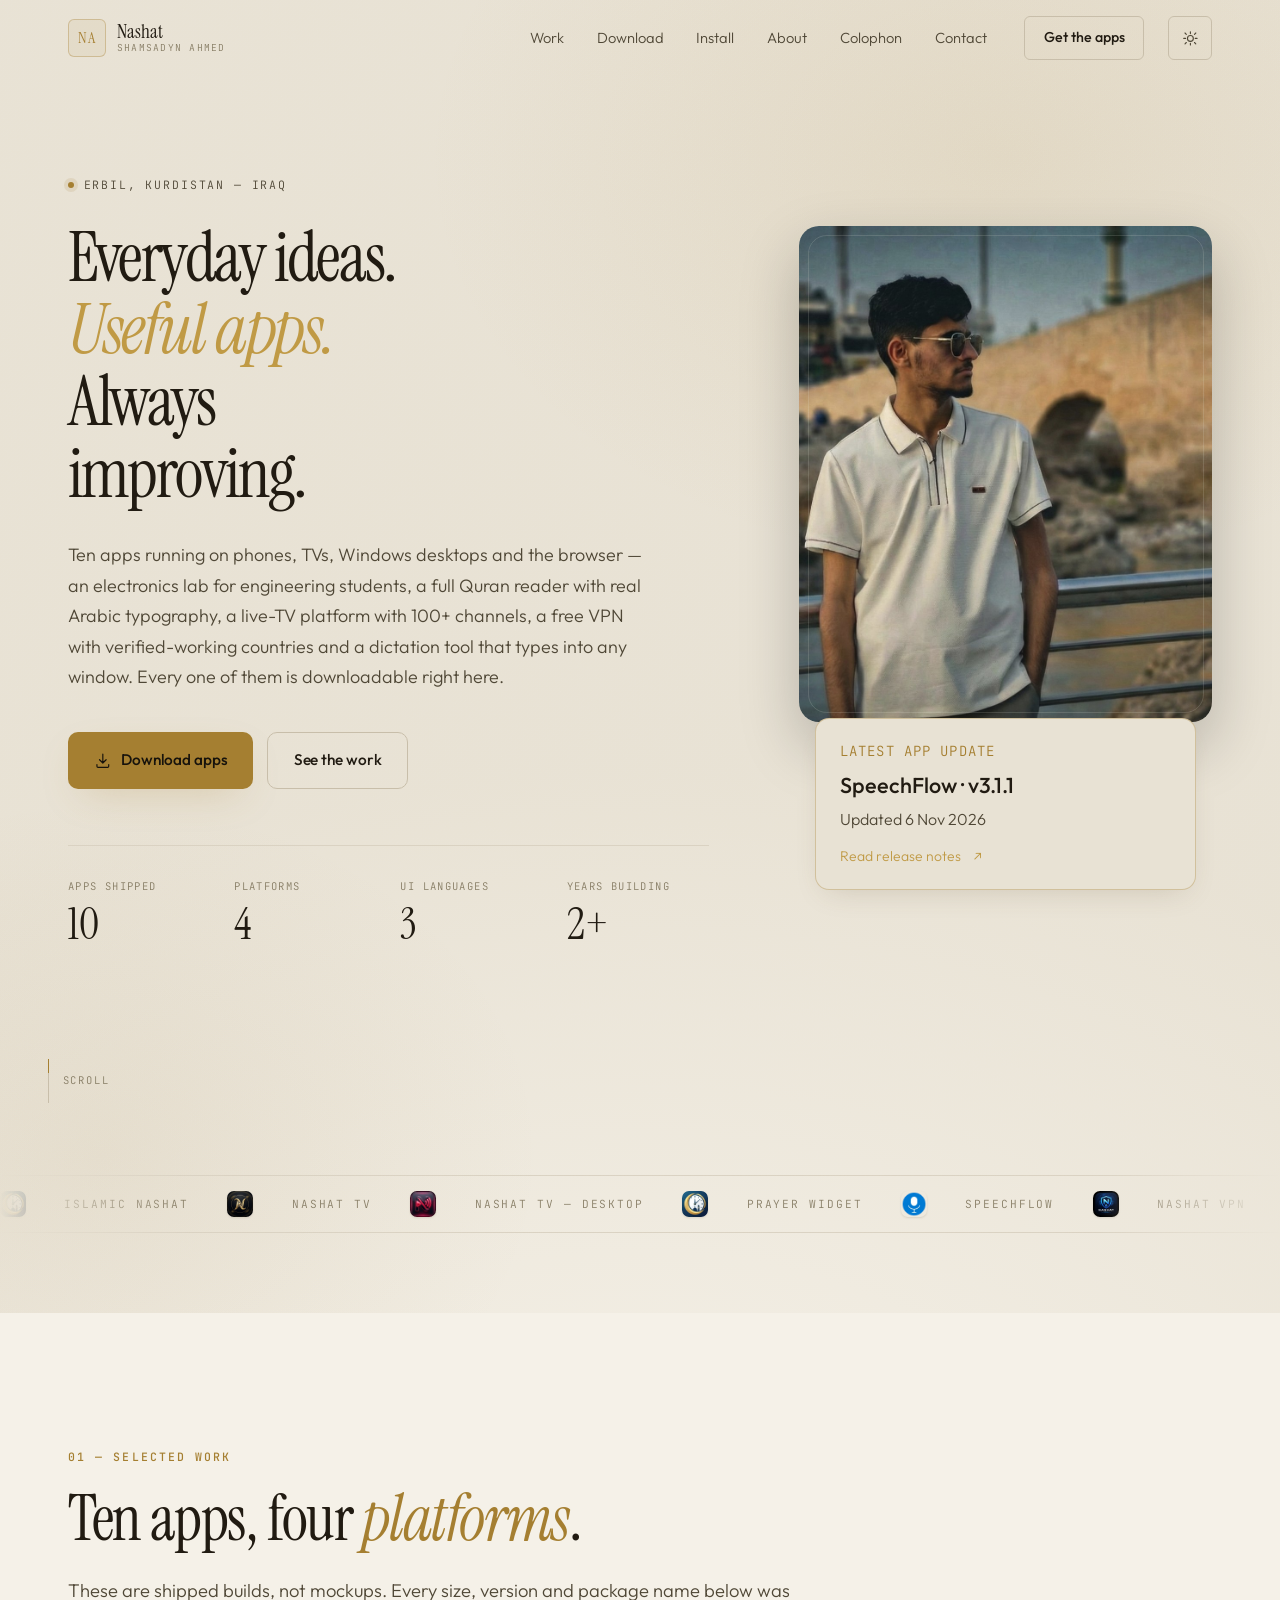
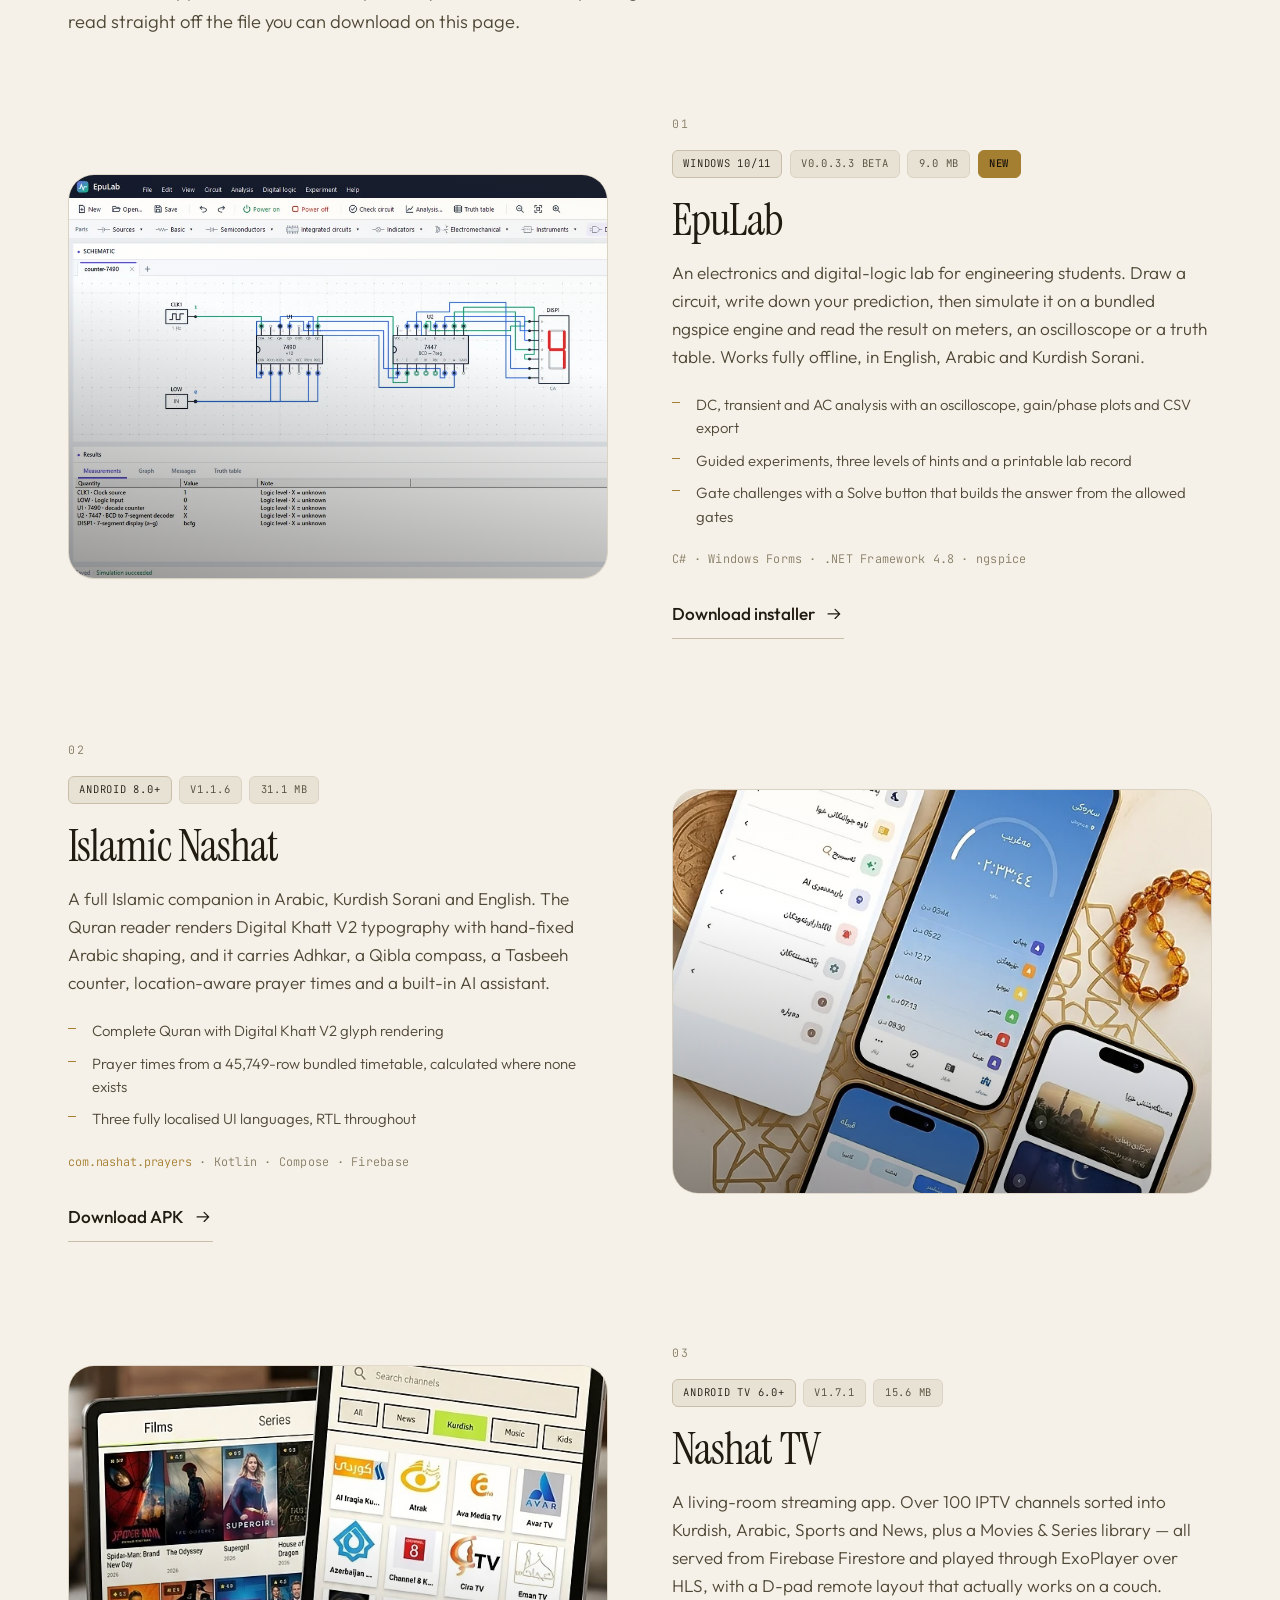
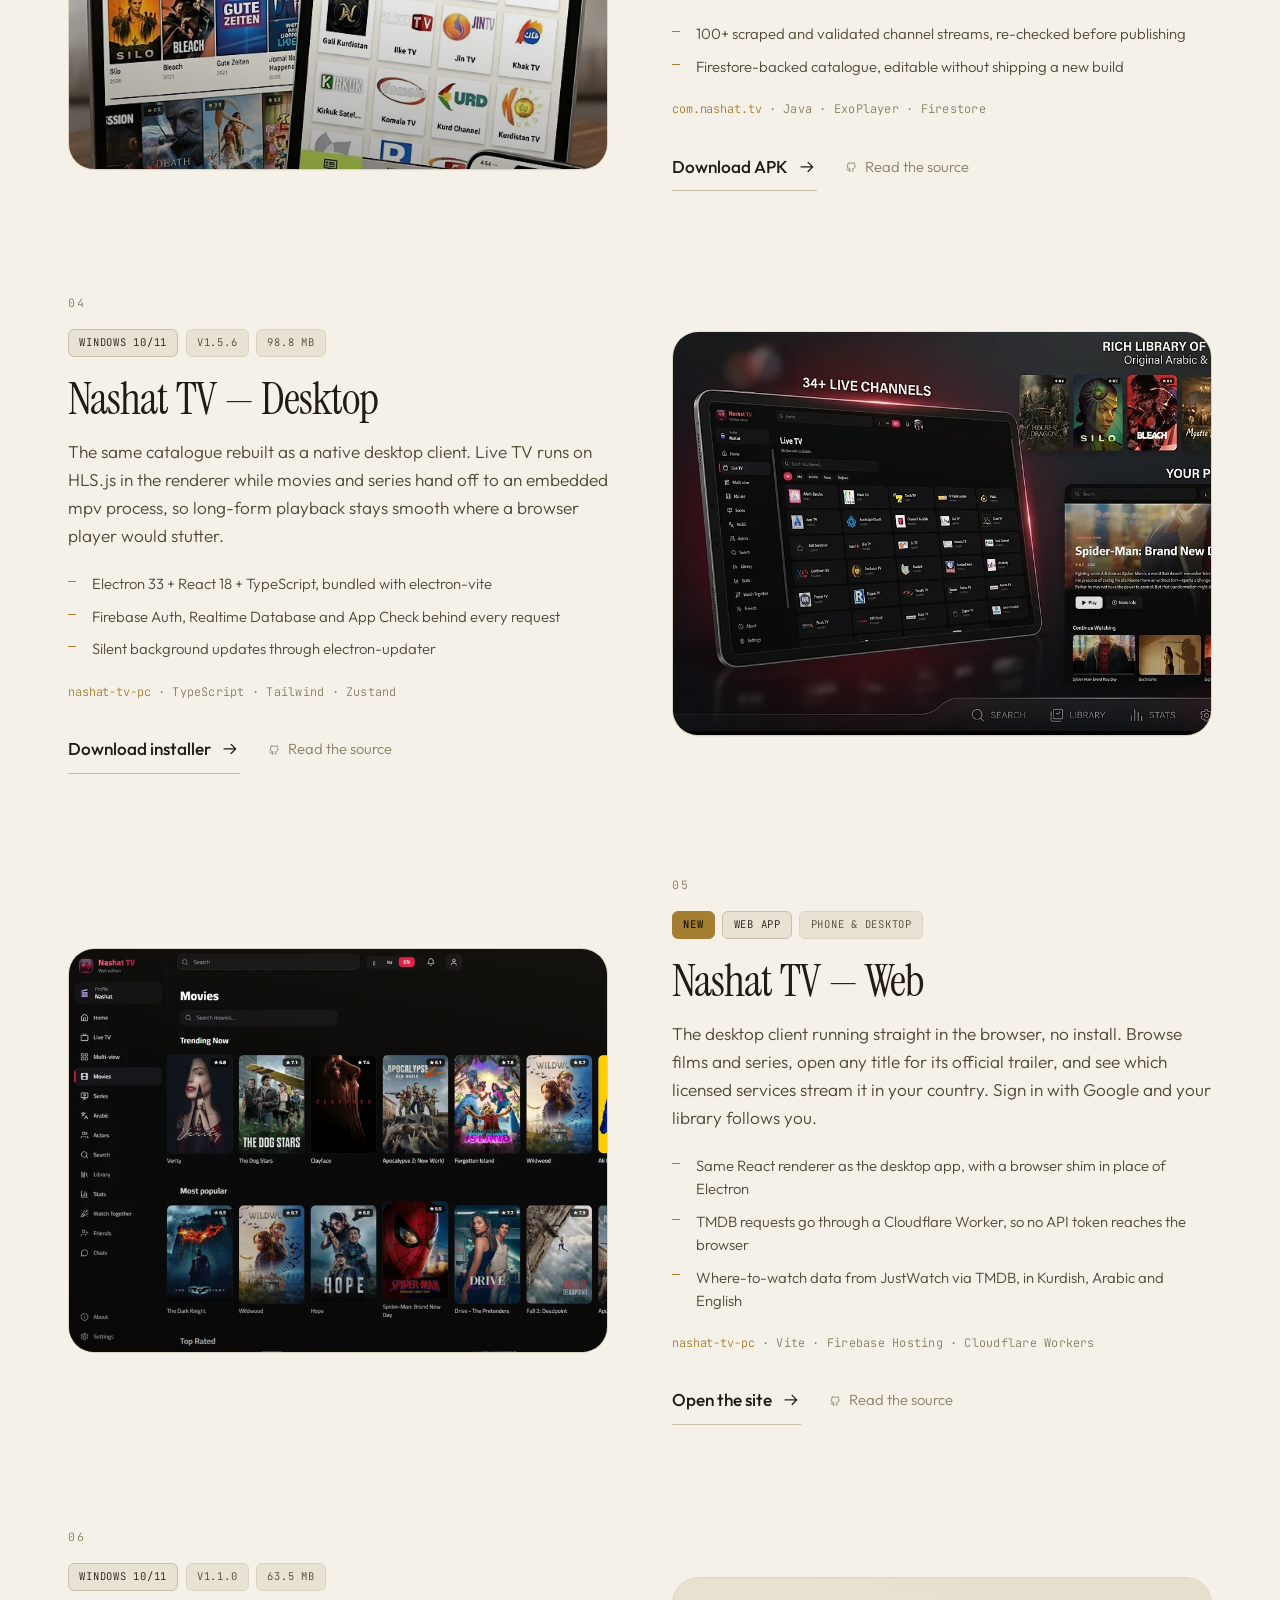
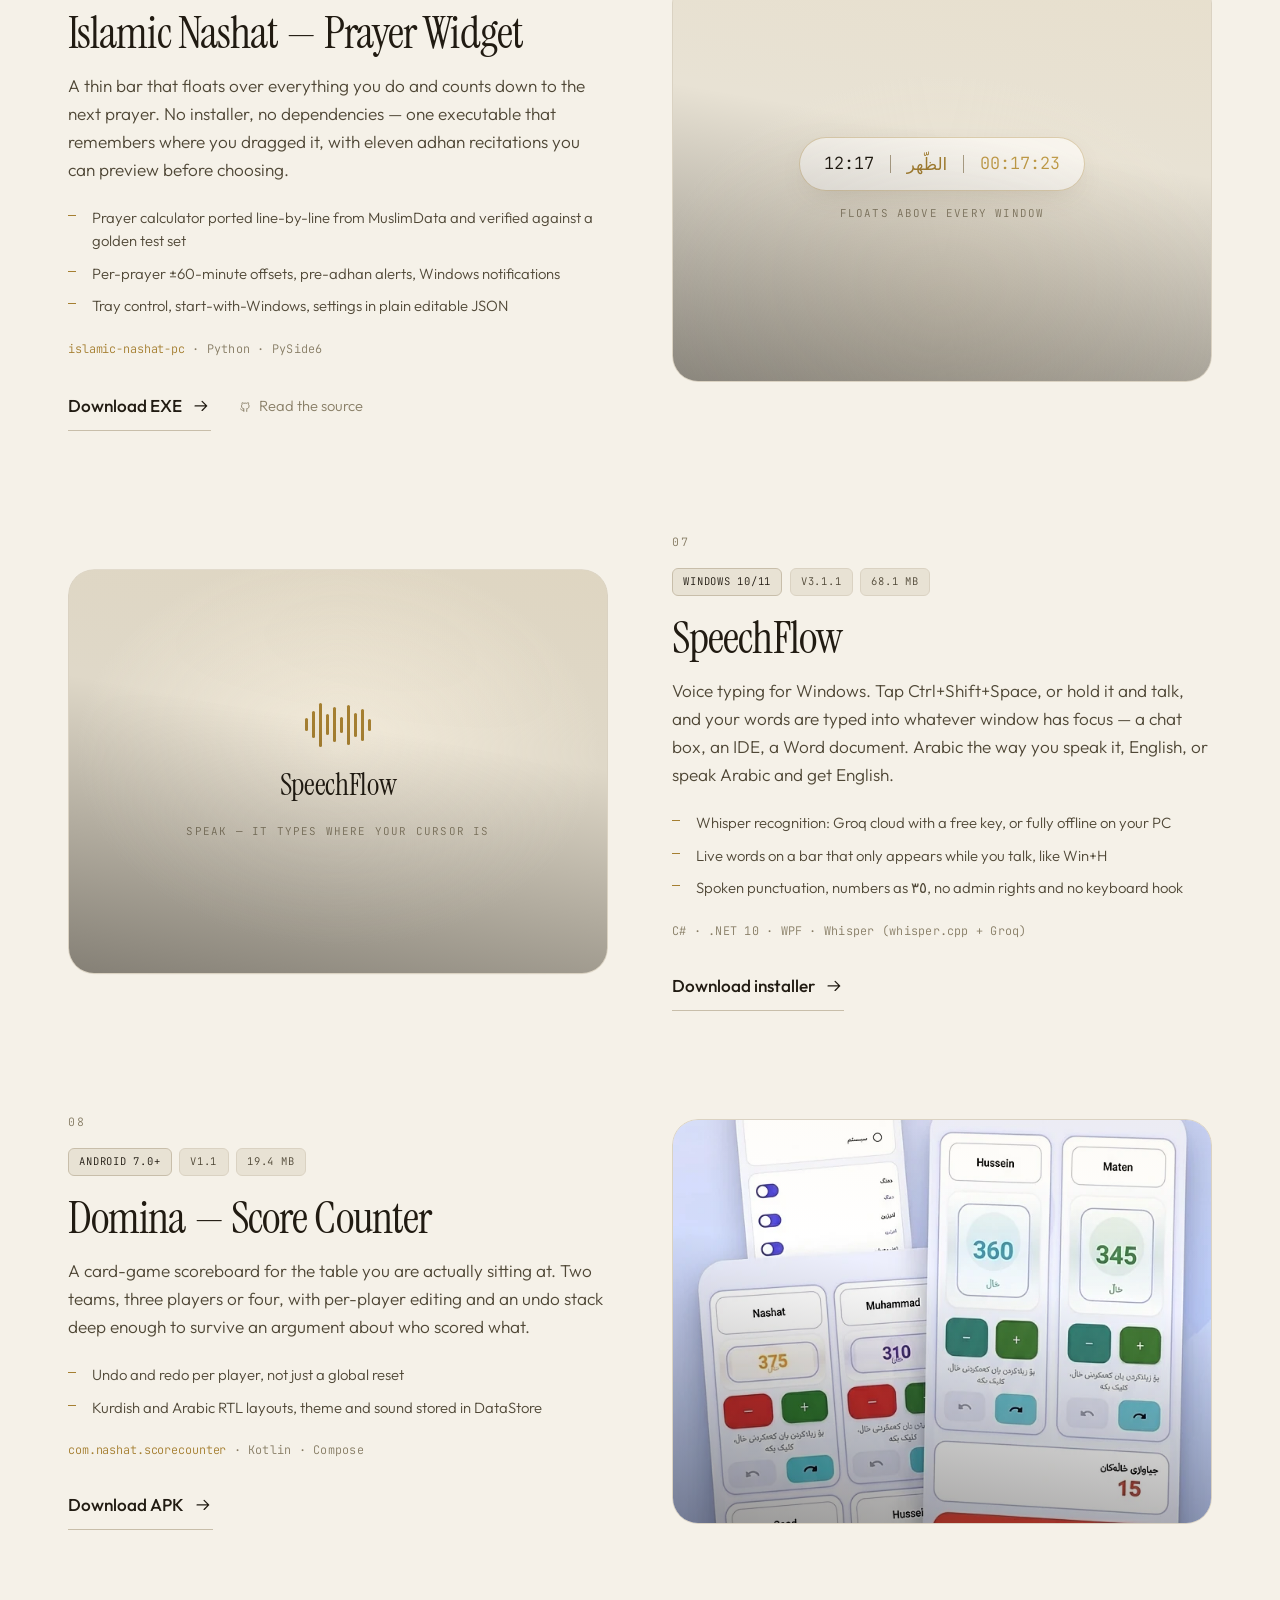
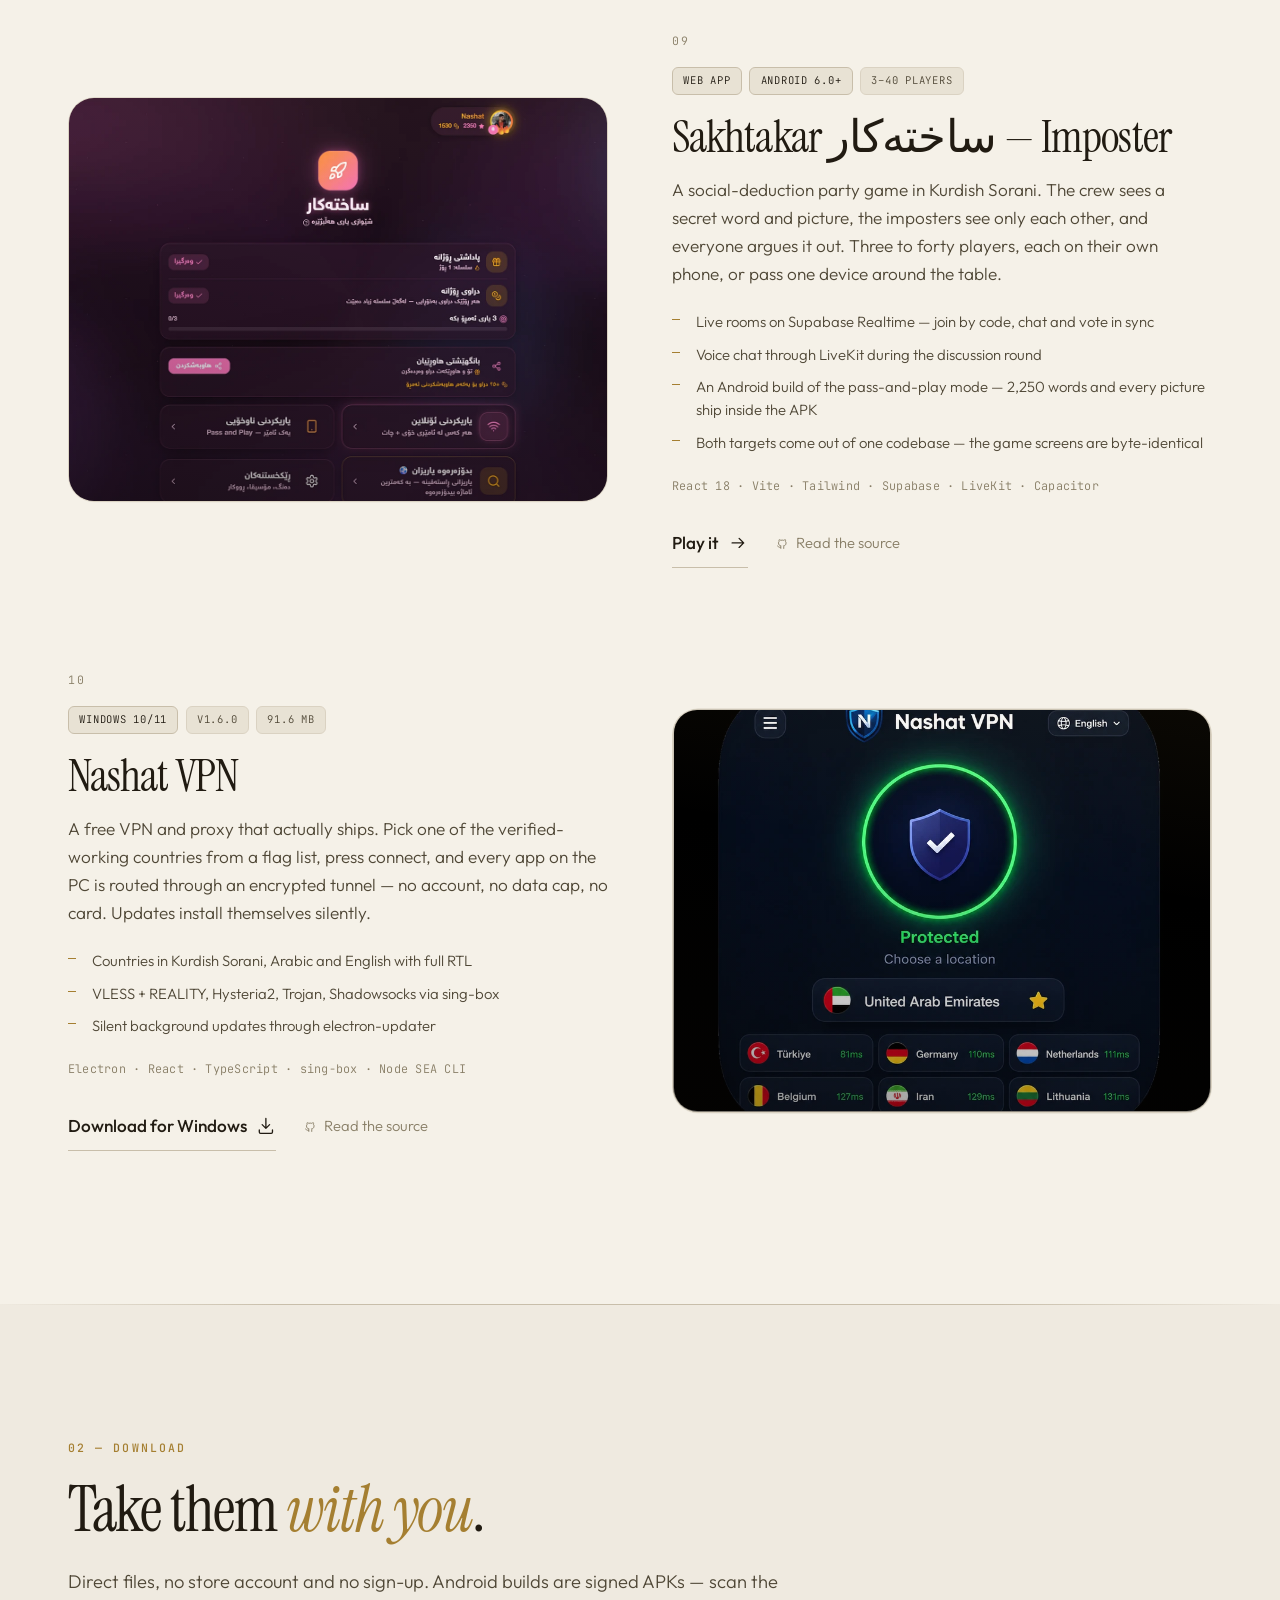
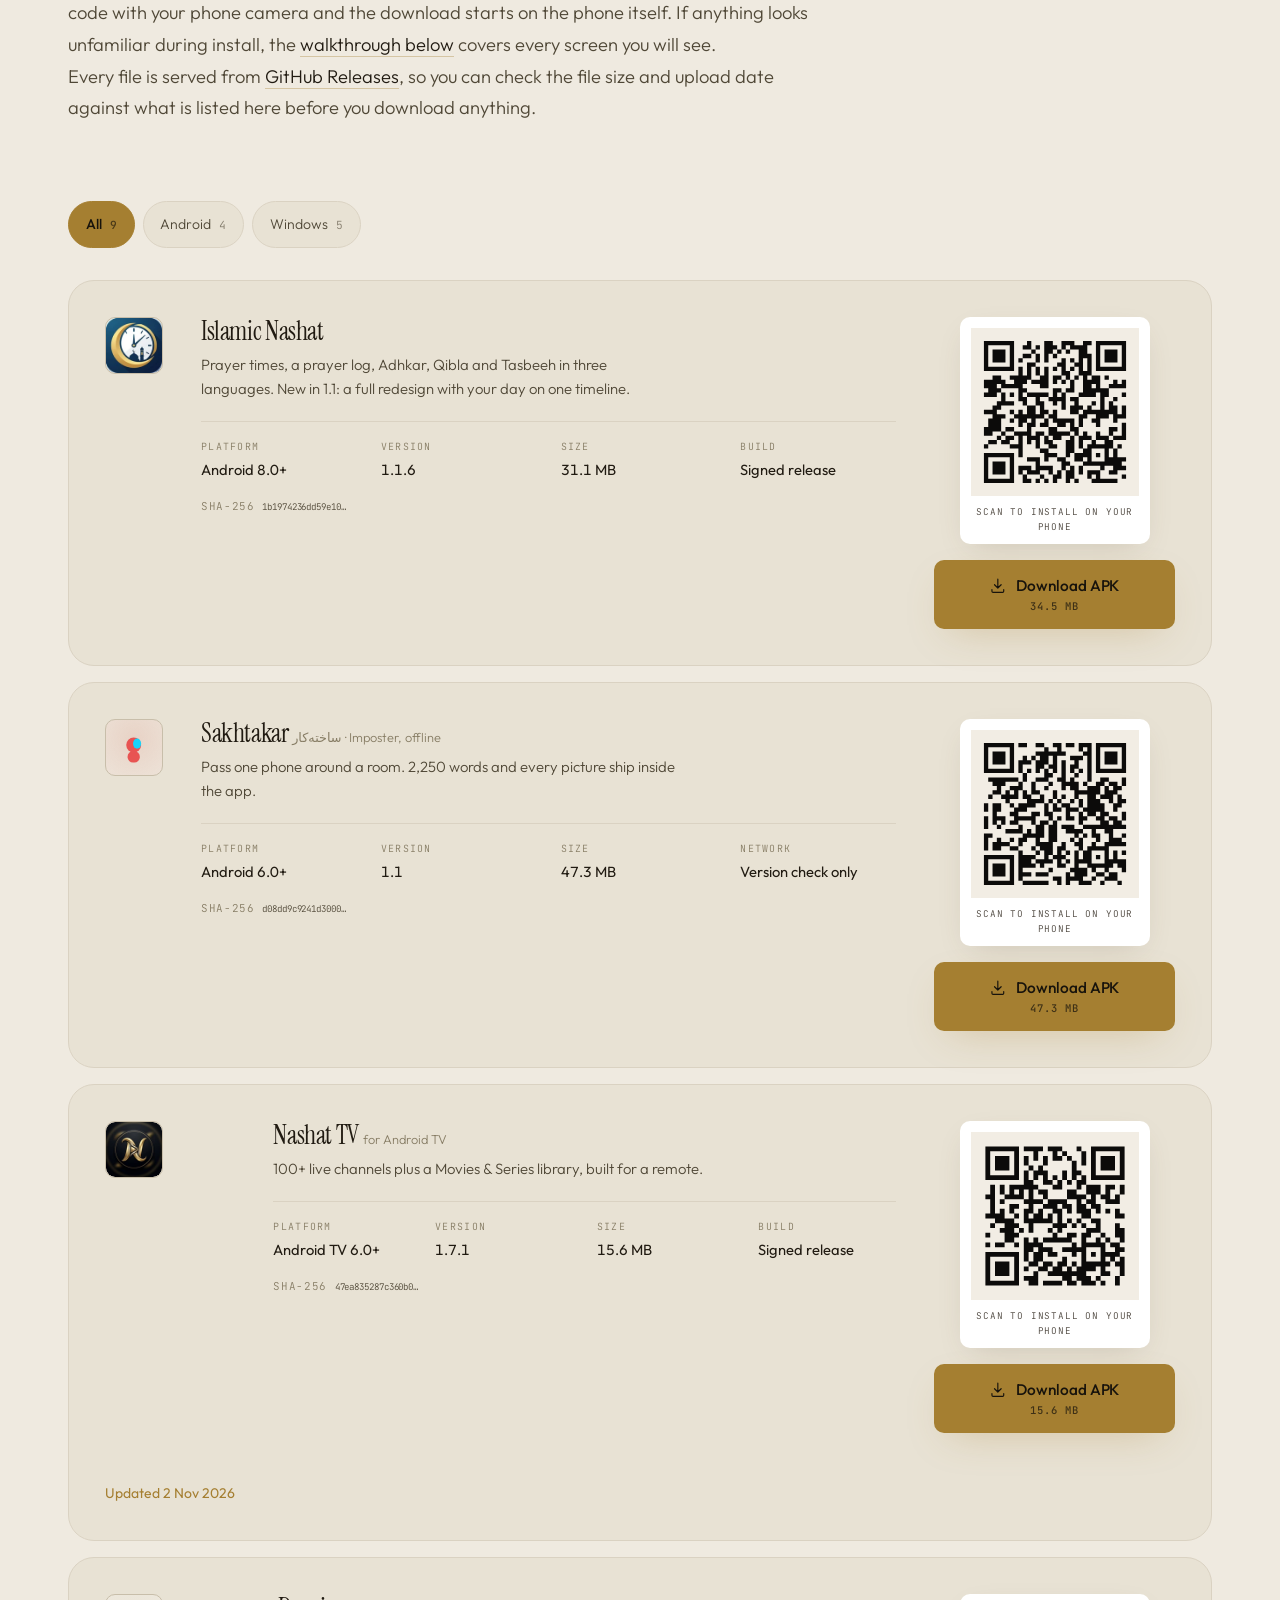
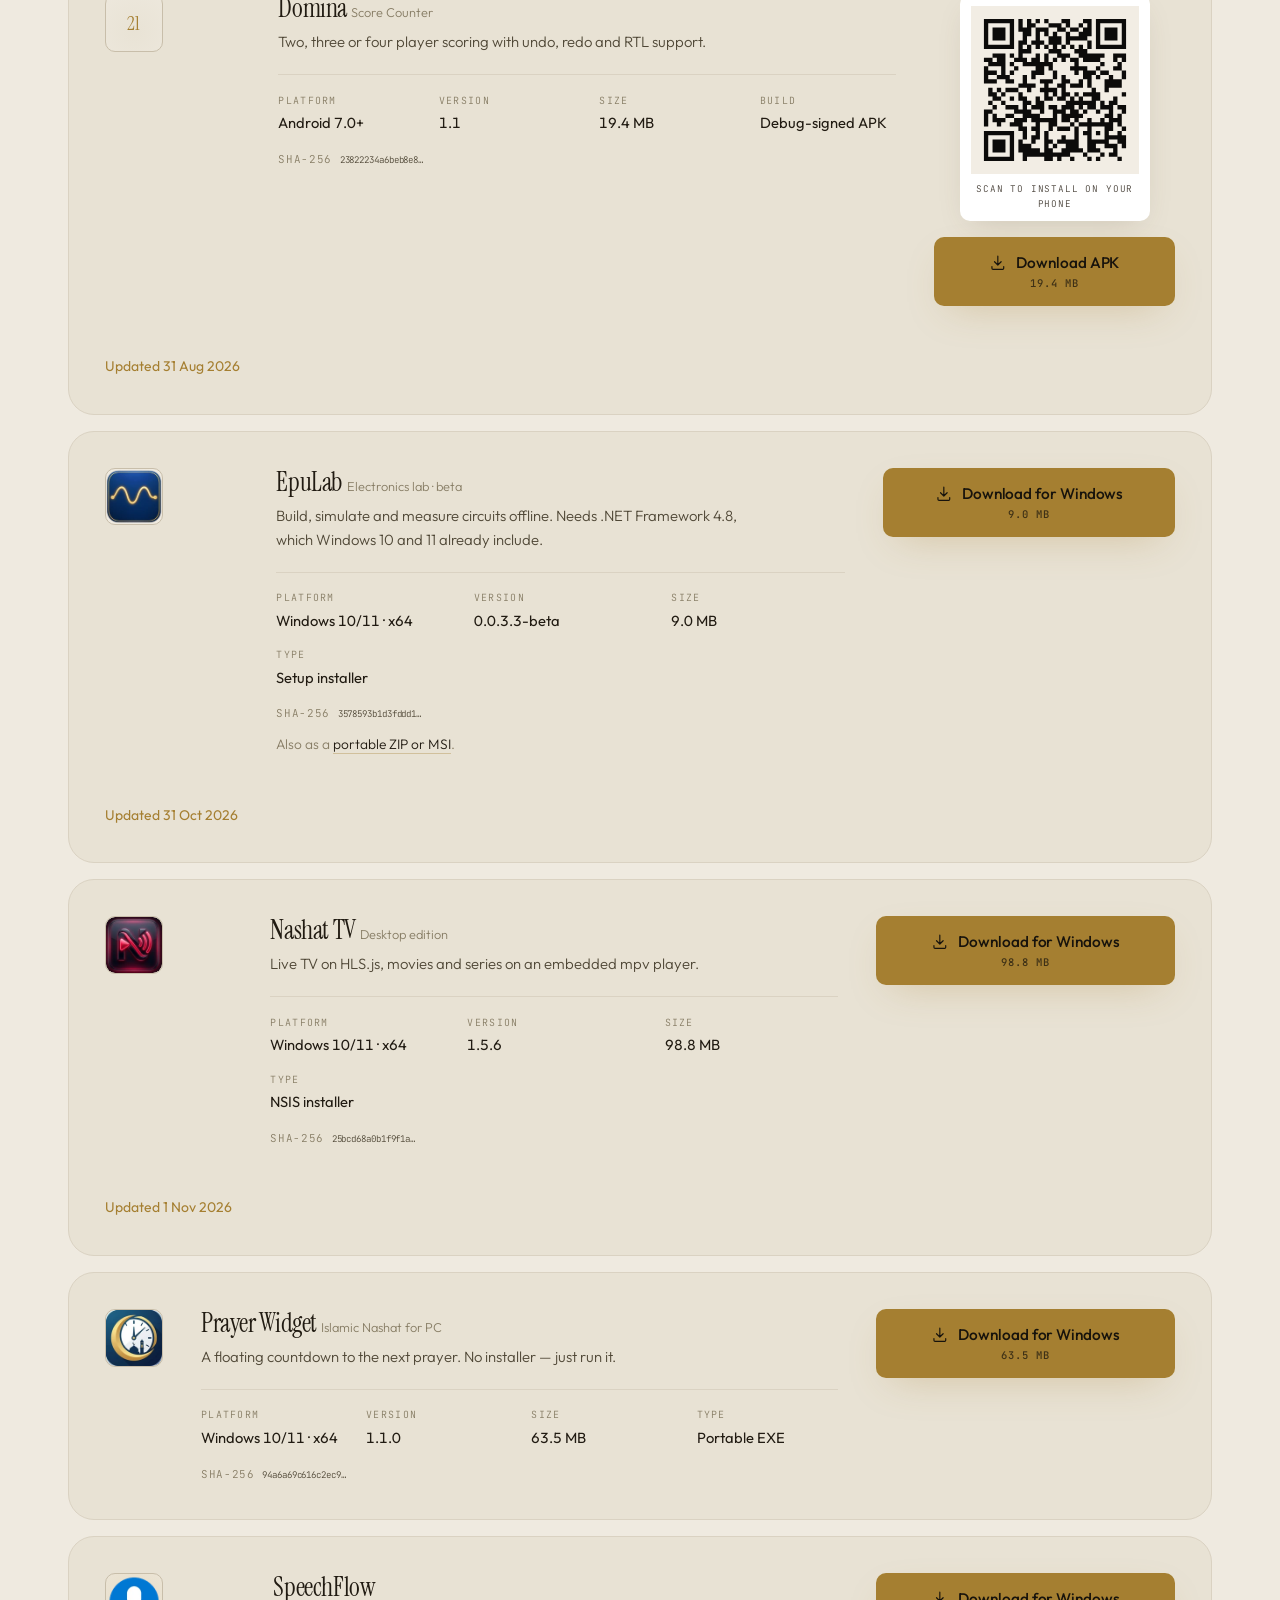
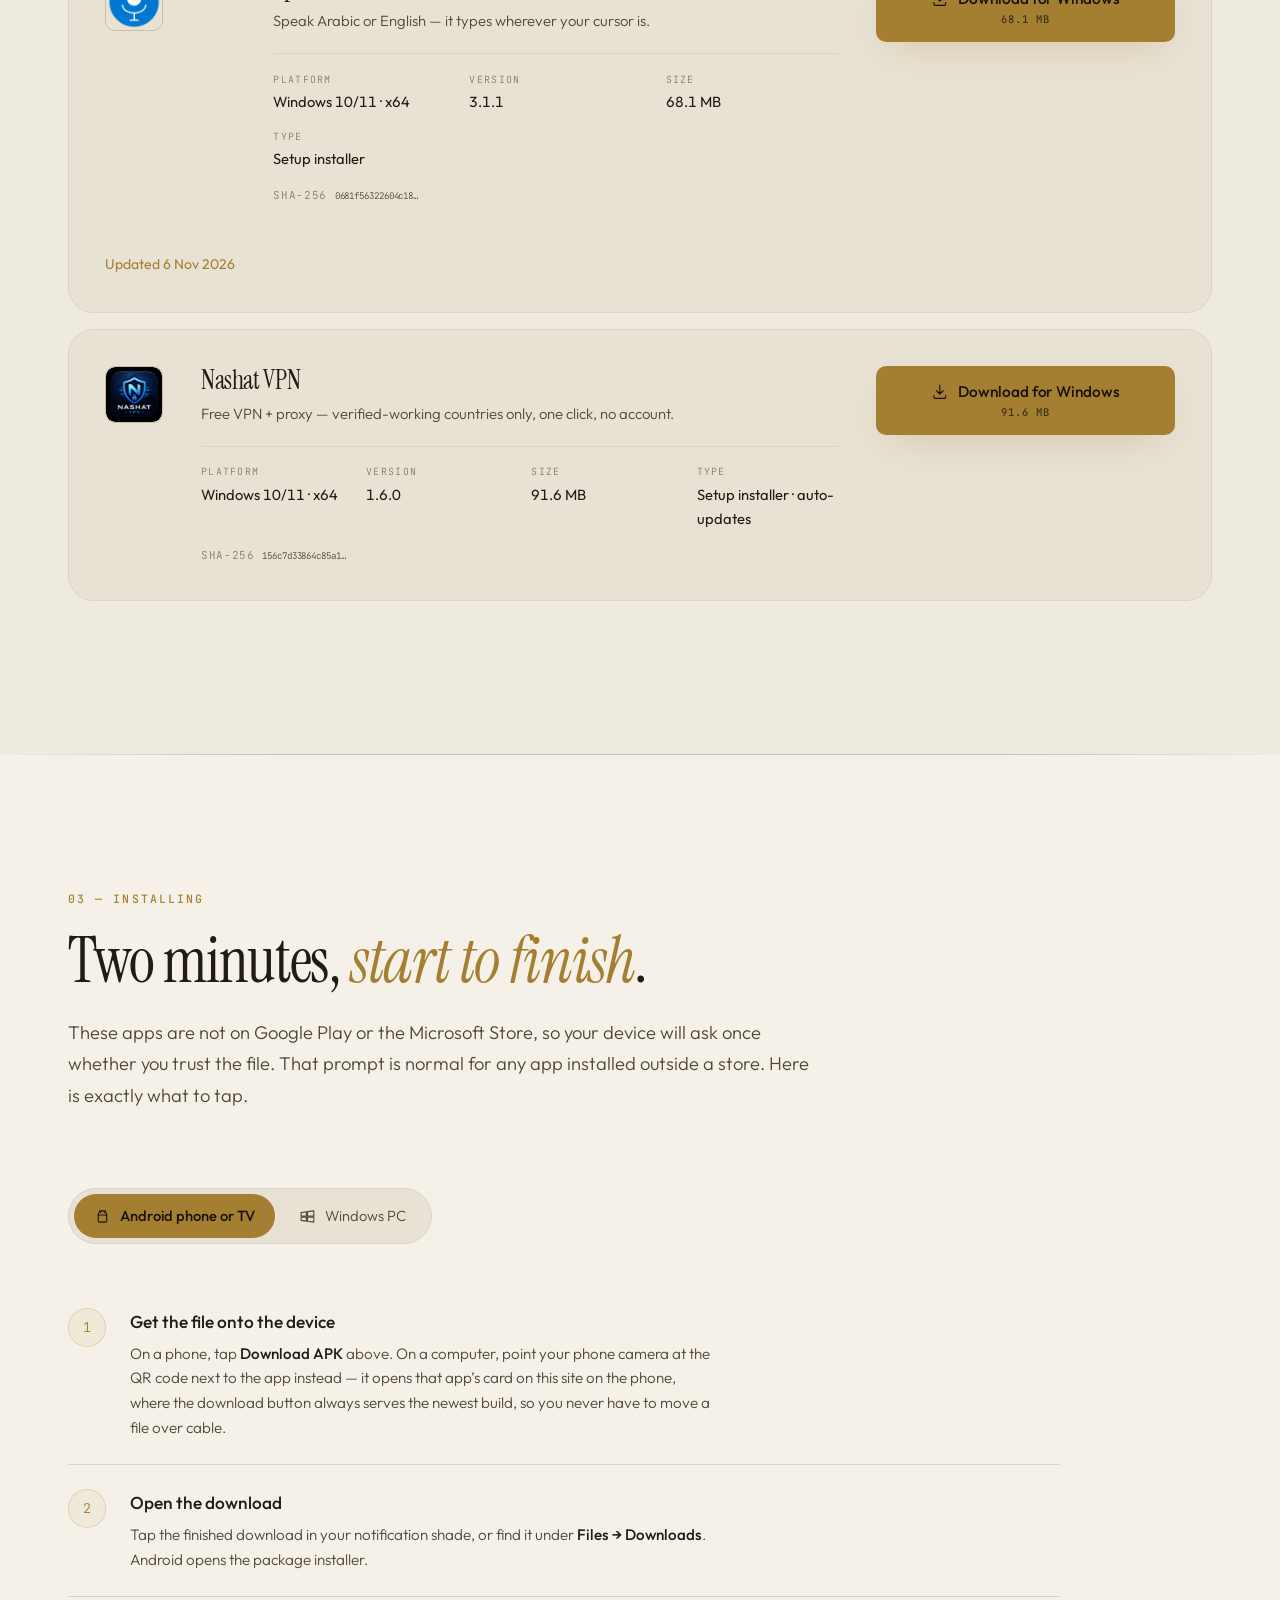
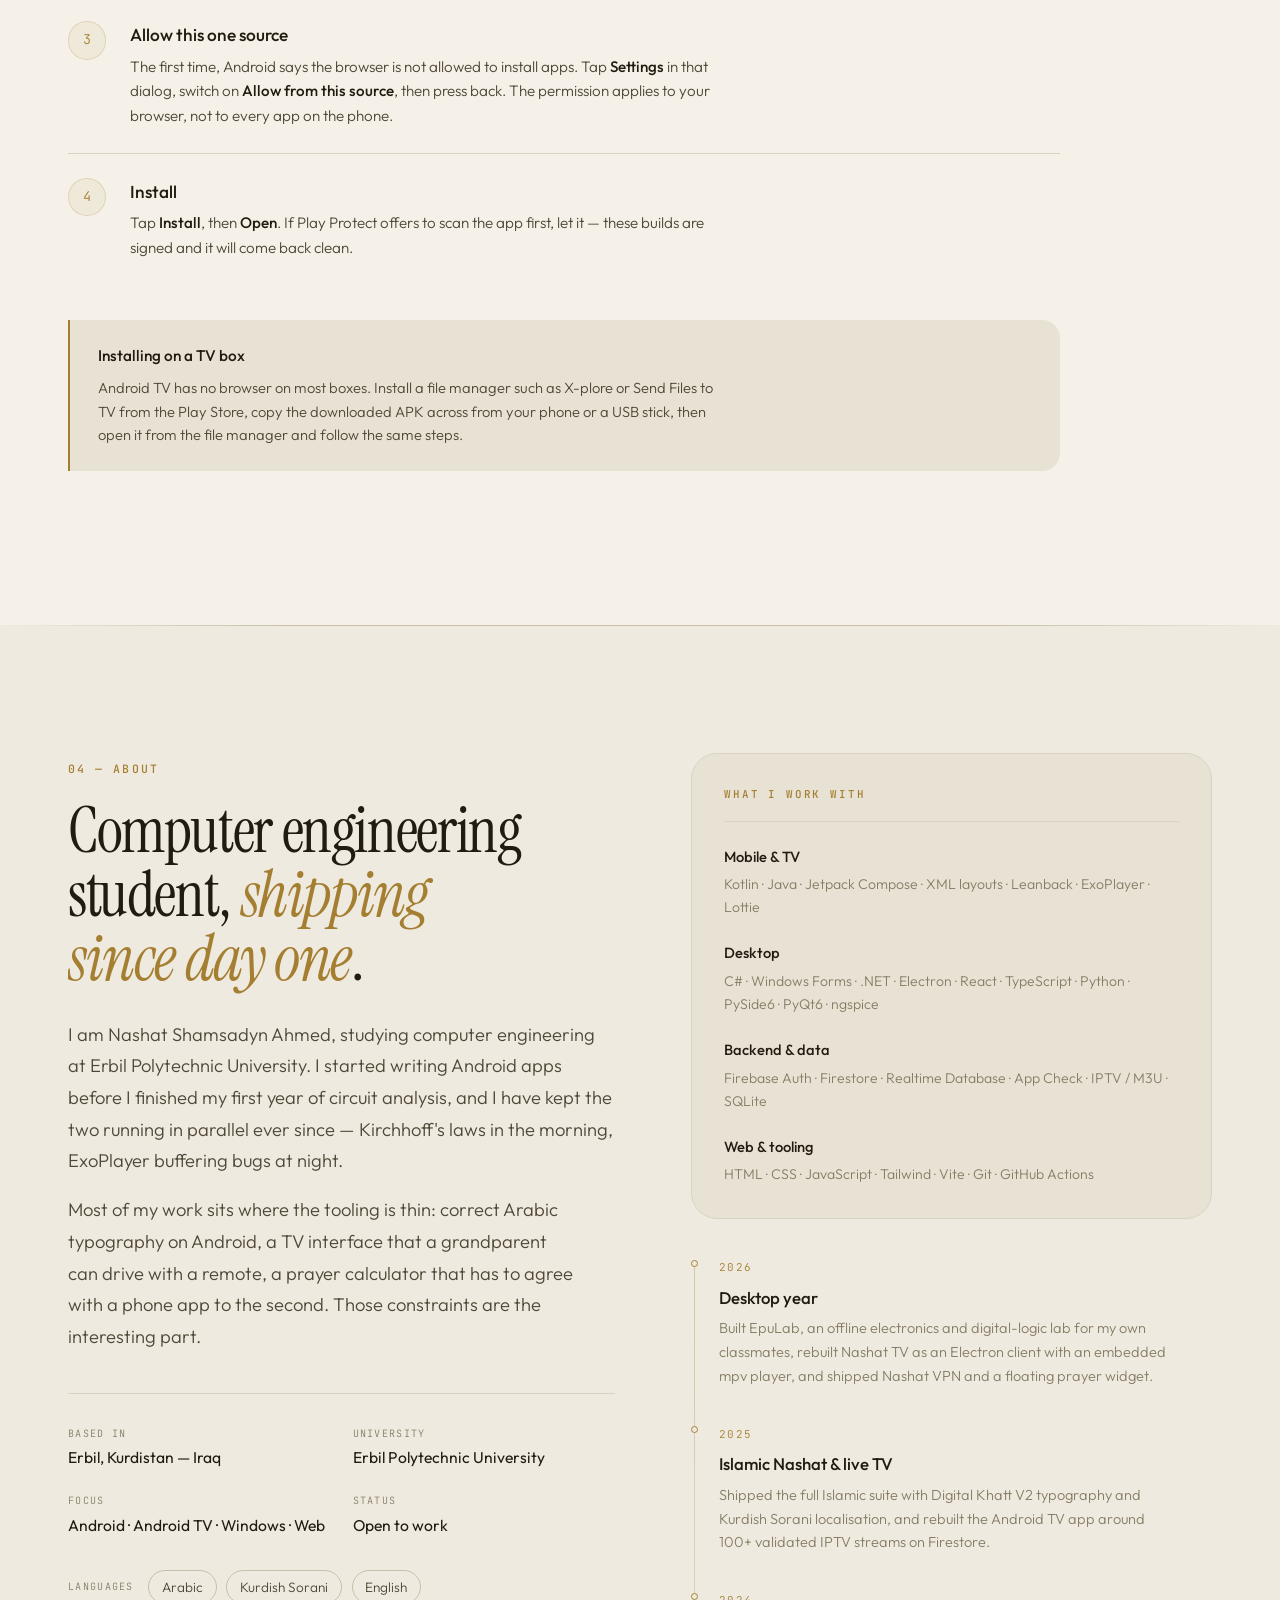
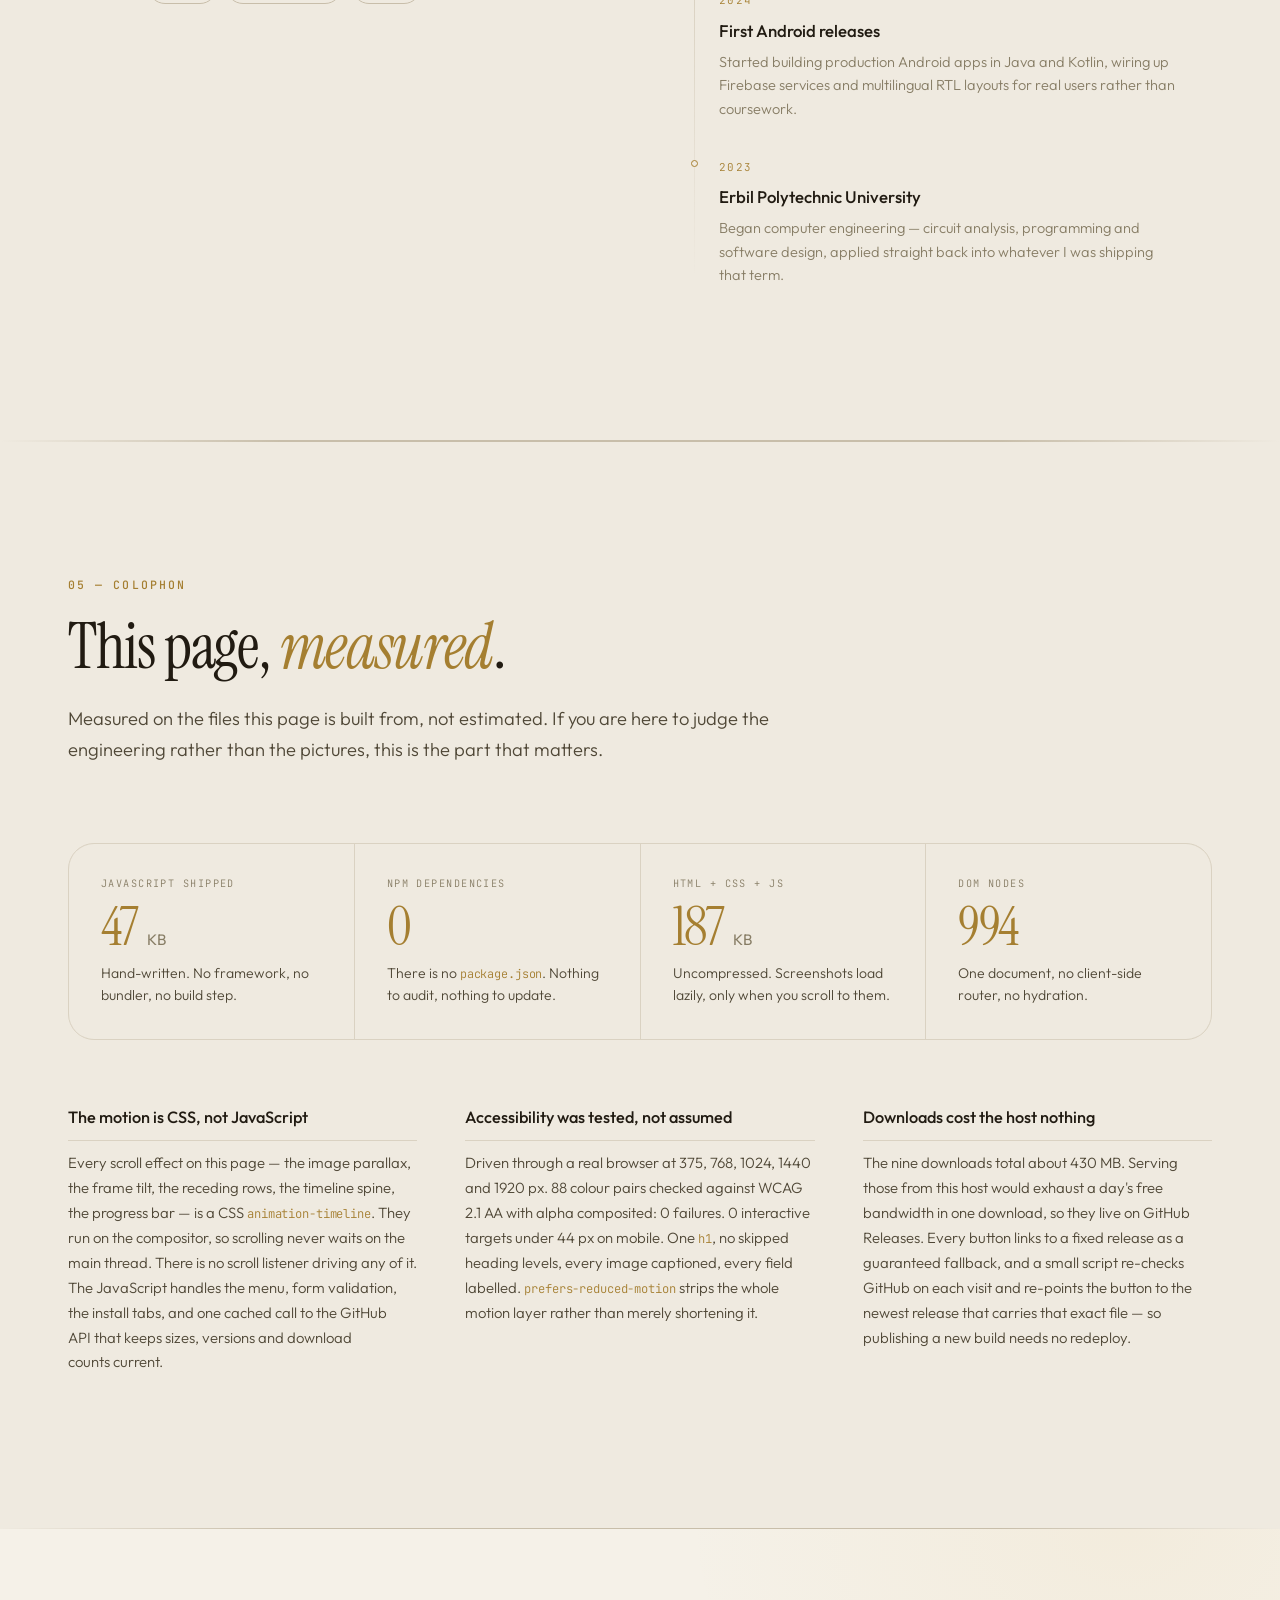
==== index.html @ f0a5390a "SpeechFlow 3.1.1 on the site Co-Authored-By: Claude Opus 5.5 <noreply@anthropic.com>" ====
<!DOCTYPE html>
<html lang="en">
<head>
  <meta charset="UTF-8">
  <meta name="viewport" content="width=device-width, initial-scale=1.0">
  <title>Nashat Shamsadyn Ahmed — Android, TV &amp; Windows apps</title>
  <meta name="description" content="Portfolio of Nashat Shamsadyn Ahmed. Ten shipped apps for Android, Android TV, Windows and the web — EpuLab, Islamic Nashat, Nashat TV, Nashat VPN, SpeechFlow and more. Direct APK and installer downloads.">
  <meta name="author" content="Nashat Shamsadyn Ahmed">
  <meta name="theme-color" content="#0C0B0A" media="(prefers-color-scheme: dark)">
  <meta name="theme-color" content="#F5F1E8" media="(prefers-color-scheme: light)">
  <link rel="canonical" href="https://iosbb0.web.app/">

  <meta property="og:type" content="website">
  <meta property="og:url" content="https://iosbb0.web.app/">
  <meta property="og:title" content="Nashat Shamsadyn Ahmed — Android, TV &amp; Windows apps">
  <meta property="og:description" content="Ten shipped apps for Android, Android TV, Windows and the web. Direct APK and installer downloads, no store account needed.">
  <meta property="og:image" content="https://iosbb0.web.app/assets/og-cover.png">
  <meta property="og:image:width" content="1200">
  <meta property="og:image:height" content="630">
  <meta property="og:image:alt" content="I build apps that ship, not demos — Nashat Shamsadyn Ahmed">
  <meta property="og:locale" content="en_US">
  <meta name="twitter:card" content="summary_large_image">
  <meta name="twitter:title" content="Nashat Shamsadyn Ahmed — Android, TV &amp; Windows apps">
  <meta name="twitter:description" content="Ten shipped apps for Android, Android TV, Windows and the web. Direct APK and installer downloads, no store account needed.">
  <meta name="twitter:image" content="https://iosbb0.web.app/assets/og-cover.png">

  <!-- PWA -->
  <link rel="manifest" href="/manifest.webmanifest">
  <link rel="icon" href="assets/favicon.svg" type="image/svg+xml">
  <link rel="icon" href="/assets/icon-192.png" type="image/png" sizes="192x192">
  <link rel="apple-touch-icon" href="/assets/icon-192.png">

  <link rel="preconnect" href="https://fonts.googleapis.com">
  <link rel="preconnect" href="https://fonts.gstatic.com" crossorigin>
  <link href="https://fonts.googleapis.com/css2?family=Instrument+Serif:ital@0;1&family=Outfit:wght@300;400;500;600&family=JetBrains+Mono:wght@400;500&display=swap" rel="stylesheet">
  <script>/* Theme before first paint — no flash */(function(){try{var t=localStorage.getItem('nas-theme');if(t==='light'||(!t&&window.matchMedia('(prefers-color-scheme: light)').matches)){document.documentElement.setAttribute('data-theme','light')}}catch(e){}})();</script>
  <link rel="stylesheet" href="styles.css?v=32">
  <link rel="stylesheet" href="release-updates.css?v=2">

  <script type="application/ld+json" id="jsonld-data">
  {
    "@context": "https://schema.org",
    "@graph": [
      {
        "@type": "Person",
        "@id": "https://iosbb0.web.app/#nashat",
        "name": "Nashat Shamsadyn Ahmed",
        "url": "https://iosbb0.web.app/",
        "image": "https://iosbb0.web.app/assets/profile.jpg",
        "jobTitle": "Android, TV and Windows application developer",
        "email": "mailto:nashatgameryt17@gmail.com",
        "knowsLanguage": ["ar", "ckb", "en"],
        "address": {
          "@type": "PostalAddress",
          "addressLocality": "Erbil",
          "addressRegion": "Kurdistan",
          "addressCountry": "IQ"
        },
        "alumniOf": {
          "@type": "CollegeOrUniversity",
          "name": "Erbil Polytechnic University"
        },
        "knowsAbout": ["Android development", "Android TV", "Kotlin", "Java", "Jetpack Compose",
                       "Firebase", "Electron", "Python", "C#", ".NET", "IPTV streaming", "Circuit simulation"],
        "sameAs": [
          "https://github.com/NashatShamsadyn7",
          "https://t.me/iosbb",
          "https://instagram.com/iosbb0"
        ]
      },
      {
        "@type": "WebSite",
        "@id": "https://iosbb0.web.app/#site",
        "url": "https://iosbb0.web.app/",
        "name": "Nashat Shamsadyn Ahmed — portfolio",
        "inLanguage": "en",
        "author": { "@id": "https://iosbb0.web.app/#nashat" }
      },
      {
        "@type": "SoftwareApplication",
        "name": "Islamic Nashat",
        "applicationCategory": "LifestyleApplication",
        "operatingSystem": "Android 8.0+",
        "softwareVersion": "1.1.6",
        "fileSize": "31.1 MB",
        "downloadUrl": "https://github.com/NashatShamsadyn7/app-downloads/releases/download/v2026.11.02/Islamic-Nashat.apk",
        "description": "Quran reader with Digital Khatt V2 typography, Adhkar, Qibla compass, Tasbeeh counter and prayer times in Arabic, Kurdish Sorani and English.",
        "inLanguage": ["ar", "ckb", "en"],
        "author": { "@id": "https://iosbb0.web.app/#nashat" },
        "offers": { "@type": "Offer", "price": "0", "priceCurrency": "USD" }
      },
      {
        "@type": "SoftwareApplication",
        "name": "Nashat TV",
        "applicationCategory": "MultimediaApplication",
        "operatingSystem": "Android TV 6.0+",
        "softwareVersion": "1.7.1",
        "fileSize": "15.6 MB",
        "downloadUrl": "https://github.com/NashatShamsadyn7/app-downloads/releases/download/v2026.11.02/app-release.apk",
        "description": "Live TV with 100+ IPTV channels plus a Movies and Series library, streamed over HLS and served from Firebase Firestore.",
        "author": { "@id": "https://iosbb0.web.app/#nashat" },
        "offers": { "@type": "Offer", "price": "0", "priceCurrency": "USD" }
      },
      {
        "@type": "SoftwareApplication",
        "name": "Nashat TV — Desktop",
        "applicationCategory": "MultimediaApplication",
        "operatingSystem": "Windows 10, Windows 11",
        "softwareVersion": "1.5.6",
        "fileSize": "98.8 MB",
        "downloadUrl": "https://github.com/NashatShamsadyn7/nashat-tv-pc/releases/download/v1.5.6/Nashat-TV-Setup-1.5.6.exe",
        "description": "Desktop client for Nashat TV built on Electron and React, with HLS.js for live channels and an embedded mpv player for movies and series.",
        "author": { "@id": "https://iosbb0.web.app/#nashat" },
        "offers": { "@type": "Offer", "price": "0", "priceCurrency": "USD" }
      },
      {
        "@type": "WebApplication",
        "name": "Nashat TV — Web",
        "applicationCategory": "EntertainmentApplication",
        "operatingSystem": "Any (web browser)",
        "url": "https://nashat-tv-watch.web.app/",
        "description": "Browser edition of Nashat TV: browse films and series, watch official trailers and find licensed streaming services for each title.",
        "author": { "@id": "https://iosbb0.web.app/#nashat" },
        "offers": { "@type": "Offer", "price": "0", "priceCurrency": "USD" }
      },
      {
        "@type": "SoftwareApplication",
        "name": "Islamic Nashat — Prayer Widget",
        "applicationCategory": "UtilitiesApplication",
        "operatingSystem": "Windows 10, Windows 11",
        "softwareVersion": "1.1.0",
        "fileSize": "63.5 MB",
        "downloadUrl": "https://github.com/NashatShamsadyn7/app-downloads/releases/download/v2026.08.04/IslamicNashatWidget.exe",
        "description": "A floating always-on-top widget that counts down to the next prayer, with eleven adhan recitations and per-prayer time offsets.",
        "author": { "@id": "https://iosbb0.web.app/#nashat" },
        "offers": { "@type": "Offer", "price": "0", "priceCurrency": "USD" }
      },
      {
        "@type": "SoftwareApplication",
        "name": "SpeechFlow",
        "applicationCategory": "UtilitiesApplication",
        "operatingSystem": "Windows 10, Windows 11",
        "softwareVersion": "3.1.1",
        "fileSize": "68.1 MB",
        "downloadUrl": "https://github.com/NashatShamsadyn7/app-downloads/releases/download/v2026.08.04/SpeechFlow-Setup.exe",
        "description": "Voice typing for Windows: speak Arabic or English and it types into whatever window has focus, with live words while you talk and an Arabic-to-English translate mode.",
        "author": { "@id": "https://iosbb0.web.app/#nashat" },
        "offers": { "@type": "Offer", "price": "0", "priceCurrency": "USD" }
      },
      {
        "@type": "WebApplication",
        "name": "Sakhtakar (ساختەکار) — Imposter",
        "applicationCategory": "GameApplication",
        "operatingSystem": "Any",
        "browserRequirements": "Requires JavaScript",
        "url": "https://iosbb.pages.dev/",
        "inLanguage": "ckb",
        "description": "A social-deduction party game in Kurdish Sorani for three to forty players, with real-time rooms, live chat and voice, and a global leaderboard.",
        "author": { "@id": "https://iosbb0.web.app/#nashat" },
        "offers": { "@type": "Offer", "price": "0", "priceCurrency": "USD" }
      },
      {
        "@type": "SoftwareApplication",
        "name": "Domina — Score Counter",
        "applicationCategory": "GameApplication",
        "operatingSystem": "Android 7.0+",
        "softwareVersion": "1.1",
        "fileSize": "19.4 MB",
        "downloadUrl": "https://github.com/NashatShamsadyn7/app-downloads/releases/download/v2026.08.31/Domina-Score-Counter.apk",
        "description": "A card-game scoreboard for two, three or four players with per-player undo and redo, in Kurdish and Arabic RTL layouts.",
        "author": { "@id": "https://iosbb0.web.app/#nashat" },
        "offers": { "@type": "Offer", "price": "0", "priceCurrency": "USD" }
      },
      {
        "@type": "SoftwareApplication",
        "name": "Nashat VPN",
        "applicationCategory": "UtilitiesApplication",
        "operatingSystem": "Windows 10, Windows 11",
        "softwareVersion": "1.6.0",
        "fileSize": "91.6 MB",
        "downloadUrl": "https://github.com/NashatShamsadyn7/app-downloads/releases/download/v2026.08.04/NashatVPN-Setup-1.6.0.exe",
        "description": "A free VPN and proxy for Windows with verified-working countries, one-click connect and silent auto-updates.",
        "author": { "@id": "https://iosbb0.web.app/#nashat" },
        "offers": { "@type": "Offer", "price": "0", "priceCurrency": "USD" }
      },
      {
        "@type": "SoftwareApplication",
        "name": "EpuLab",
        "applicationCategory": "EducationalApplication",
        "operatingSystem": "Windows 10, Windows 11",
        "softwareVersion": "0.0.3.3-beta",
        "fileSize": "9.0 MB",
        "downloadUrl": "https://github.com/NashatShamsadyn7/EpuLab-releases/releases/download/v0.0.3.3-beta/EpuLab-0.0.3.3-beta-Setup-x64.exe",
        "description": "An offline electronics and digital-logic lab for engineering students: circuit editing, ngspice simulation, an oscilloscope, guided experiments and gate challenges in English, Arabic and Kurdish Sorani.",
        "inLanguage": ["en", "ar", "ckb"],
        "author": { "@id": "https://iosbb0.web.app/#nashat" },
        "offers": { "@type": "Offer", "price": "0", "priceCurrency": "USD" }
      }
    ]
  }
  </script>
</head>
<body>

<a href="#main" class="skip-link">Skip to content</a>
<div class="progress" aria-hidden="true"></div>
<div class="grain" aria-hidden="true"></div>

<!-- ══════════ NAV ══════════ -->
<header class="nav" id="nav">
  <div class="shell nav-inner">
    <a href="#top" class="brand" aria-label="Nashat Shamsadyn Ahmed — home">
      <span class="brand-mark">NA</span>
      <span class="brand-text">Nashat<span class="brand-sub">Shamsadyn Ahmed</span></span>
    </a>

    <nav class="nav-links" aria-label="Primary">
      <a href="#work">Work</a>
      <a href="#download">Download</a>
      <a href="#install">Install</a>
      <a href="#about">About</a>
      <a href="#colophon">Colophon</a>
      <a href="#contact">Contact</a>
    </nav>

    <a href="#download" class="nav-cta">Get the apps</a>

    <button class="theme-toggle" id="themeToggle" aria-label="Switch to light theme" title="Light / dark">
      <svg class="ico ico-moon" viewBox="0 0 24 24" aria-hidden="true"><path d="M21 12.8A9 9 0 1 1 11.2 3a7 7 0 0 0 9.8 9.8Z"/></svg>
      <svg class="ico ico-sun" viewBox="0 0 24 24" aria-hidden="true"><circle cx="12" cy="12" r="4.2"/><path d="M12 2.5v2.6M12 18.9v2.6M4.3 4.3l1.85 1.85M17.85 17.85l1.85 1.85M2.5 12h2.6M18.9 12h2.6M4.3 19.7l1.85-1.85M17.85 6.15l1.85-1.85"/></svg>
    </button>

    <button class="nav-toggle" id="navToggle" aria-label="Open menu" aria-expanded="false" aria-controls="mobileDrawer">
      <span></span><span></span>
    </button>
  </div>
</header>

<div id="mobileDrawer" class="drawer" hidden>
  <nav class="drawer-links" aria-label="Mobile">
    <a href="#work"><span class="drawer-n">01</span> Work</a>
    <a href="#download"><span class="drawer-n">02</span> Download</a>
    <a href="#install"><span class="drawer-n">03</span> Install</a>
    <a href="#about"><span class="drawer-n">04</span> About</a>
    <a href="#colophon"><span class="drawer-n">05</span> Colophon</a>
    <a href="#contact"><span class="drawer-n">06</span> Contact</a>
  </nav>
  <p class="drawer-foot">Erbil, Kurdistan — Iraq</p>
</div>

<main id="main">

<!-- ══════════ HERO ══════════ -->
<section class="hero" id="top">
  <div class="hero-glow" aria-hidden="true"></div>
  <div class="shell hero-shell">

    <div class="hero-lead">
      <p class="eyebrow" data-anim="up">
        <span class="eyebrow-dot"></span> Erbil, Kurdistan — Iraq
      </p>

      <h1 class="display" data-anim="up" data-anim-delay="1">
        Everyday ideas.
        <em>Useful apps.</em>
        Always improving.
      </h1>

      <p class="hero-body" data-anim="up" data-anim-delay="2">
        Ten apps running on phones, TVs, Windows desktops and the browser — an electronics lab for engineering
        students, a full Quran reader with real Arabic typography, a live-TV platform with 100+ channels,
        a free VPN with verified-working countries and a dictation tool that types into any window.
        Every one of them is downloadable right here.
      </p>

      <div class="hero-actions" data-anim="up" data-anim-delay="3">
        <a href="#download" class="btn btn-solid">
          <svg viewBox="0 0 24 24" class="ico" aria-hidden="true"><path d="M12 3v12m0 0 4.5-4.5M12 15l-4.5-4.5M4 17v2.5A1.5 1.5 0 0 0 5.5 21h13a1.5 1.5 0 0 0 1.5-1.5V17"/></svg>
          Download apps
        </a>
        <a href="#work" class="btn btn-quiet">See the work</a>
      </div>

      <dl class="hero-stats" data-anim="up" data-anim-delay="4">
        <div class="stat">
          <dt class="stat-label">Apps shipped</dt>
          <dd class="stat-num" data-count="10">0</dd>
        </div>
        <div class="stat">
          <dt class="stat-label">Platforms</dt>
          <dd class="stat-num" data-count="4">0</dd>
        </div>
        <div class="stat">
          <dt class="stat-label">UI languages</dt>
          <dd class="stat-num" data-count="3">0</dd>
        </div>
        <div class="stat">
          <dt class="stat-label">Years building</dt>
          <dd class="stat-num" data-count="2" data-suffix="+">0</dd>
        </div>
      </dl>
    </div>

    <aside class="hero-side" data-anim="fade" data-anim-delay="3" aria-label="Latest release">
      <div class="portrait">
        <img src="assets/profile.jpg" alt="Portrait of Nashat Shamsadyn Ahmed" width="960" height="1200" loading="eager" fetchpriority="high">
        <span class="portrait-frame" aria-hidden="true"></span>
      </div>
      <a class="latest" id="latestAppUpdate" href="https://github.com/NashatShamsadyn7/EpuLab-releases/releases/tag/v0.0.3.3-beta" target="_blank" rel="noopener noreferrer">
        <span class="latest-tag">Latest app update</span>
        <strong class="latest-name" id="latestAppUpdateName">EpuLab · v0.0.3.3-beta</strong>
        <span class="latest-meta" id="latestAppUpdateDate">Updated 31 Oct 2026</span>
        <span class="release-link">Read release notes <span aria-hidden="true">↗</span></span>
      </a>
    </aside>

  </div>

  <a href="#work" class="scroll-cue" aria-label="Scroll to work">
    <span class="scroll-rail"><span class="scroll-bead"></span></span>
    <span>Scroll</span>
  </a>

  <div class="marquee" aria-hidden="true">
    <div class="marquee-track">
      <div class="marquee-group">
        <img src="assets/icons/islamic.webp" alt="" loading="lazy"><span>Islamic Nashat</span>
        <img src="assets/icons/tv.webp" alt="" loading="lazy"><span>Nashat TV</span>
        <img src="assets/icons/tvpc.webp" alt="" loading="lazy"><span>Nashat TV — Desktop</span>
        <img src="assets/icons/widget.webp" alt="" loading="lazy"><span>Prayer Widget</span>
        <img src="assets/icons/speechflow.webp" alt="" loading="lazy"><span>SpeechFlow</span>
        <img src="assets/icons/nashatvpn.webp" alt="" loading="lazy"><span>Nashat VPN</span>
        <img src="assets/icons/epulab.webp" alt="" loading="lazy"><span>EpuLab</span>
      </div>
      <div class="marquee-group">
        <img src="assets/icons/islamic.webp" alt="" loading="lazy"><span>Islamic Nashat</span>
        <img src="assets/icons/tv.webp" alt="" loading="lazy"><span>Nashat TV</span>
        <img src="assets/icons/tvpc.webp" alt="" loading="lazy"><span>Nashat TV — Desktop</span>
        <img src="assets/icons/widget.webp" alt="" loading="lazy"><span>Prayer Widget</span>
        <img src="assets/icons/speechflow.webp" alt="" loading="lazy"><span>SpeechFlow</span>
        <img src="assets/icons/nashatvpn.webp" alt="" loading="lazy"><span>Nashat VPN</span>
        <img src="assets/icons/epulab.webp" alt="" loading="lazy"><span>EpuLab</span>
      </div>
    </div>
  </div>
</section>

<!-- ══════════ WORK ══════════ -->
<section id="work" class="band">
  <div class="shell">
    <header class="band-head" data-anim="up">
      <span class="kicker">01 — Selected work</span>
      <h2 class="title">Ten apps, four <em>platforms</em>.</h2>
      <p class="lede">
        These are shipped builds, not mockups. Every size, version and package name below was read
        straight off the file you can download on this page.
      </p>
    </header>

    <div class="work">

      <!-- 01 EpuLab -->
      <article class="work-row" data-anim="up">
        <div class="work-visual">
          <div class="shot shot-epulab">
            <img src="assets/epulab.webp" width="1000" height="750" alt="EpuLab schematic editor running a 7490 decade counter into a 7447 decoder and a seven-segment display" loading="lazy" onerror="this.remove()">
            <div class="shot-fallback" aria-hidden="true">
              <span class="shot-glyph">⚡</span>
              <span class="shot-word">EpuLab</span>
            </div>
          </div>
        </div>
        <div class="work-text">
          <span class="work-index">01</span>
          <p class="work-plat"><span class="chip chip-win">Windows 10/11</span> <span class="chip" data-epulab-ver>v0.0.3.3 beta</span> <span class="chip" data-epulab-size>9.0 MB</span> <span class="chip chip-new">New</span></p>
          <h3 class="work-title">EpuLab</h3>
          <p class="work-desc">
            An electronics and digital-logic lab for engineering students. Draw a circuit, write
            down your prediction, then simulate it on a bundled ngspice engine and read the result
            on meters, an oscilloscope or a truth table. Works fully offline, in English, Arabic
            and Kurdish Sorani.
          </p>
          <ul class="work-points">
            <li>DC, transient and AC analysis with an oscilloscope, gain/phase plots and CSV export</li>
            <li>Guided experiments, three levels of hints and a printable lab record</li>
            <li>Gate challenges with a Solve button that builds the answer from the allowed gates</li>
          </ul>
          <p class="work-stack">C# · Windows Forms · .NET Framework 4.8 · ngspice</p>
          <a class="work-link" href="#dl-epulab">
            Download installer <svg viewBox="0 0 24 24" class="ico" aria-hidden="true"><path d="M5 12h14m0 0-5.5-5.5M19 12l-5.5 5.5"/></svg>
          </a>
        </div>
      </article>

      <!-- 02 Islamic Nashat -->
      <article class="work-row" data-anim="up">
        <div class="work-visual">
          <div class="shot shot-islamic">
            <img src="assets/islamic.webp" width="688" height="516" alt="Islamic Nashat on three phones showing the prayer countdown, prayer times and the main menu in Kurdish" loading="lazy" onerror="this.remove()">
            <div class="shot-fallback" aria-hidden="true">
              <span class="shot-glyph">☪</span>
              <span class="shot-word">Islamic Nashat</span>
            </div>
          </div>
        </div>
        <div class="work-text">
          <span class="work-index">02</span>
          <p class="work-plat"><span class="chip chip-android">Android 8.0+</span> <span class="chip" data-ver-for="Islamic-Nashat.apk">v1.1.6</span> <span class="chip" data-size-for="Islamic-Nashat.apk">31.1 MB</span></p>
          <h3 class="work-title">Islamic Nashat</h3>
          <p class="work-desc">
            A full Islamic companion in Arabic, Kurdish Sorani and English. The Quran reader
            renders Digital Khatt V2 typography with hand-fixed Arabic shaping, and it carries
            Adhkar, a Qibla compass, a Tasbeeh counter, location-aware prayer times and a
            built-in AI assistant.
          </p>
          <ul class="work-points">
            <li>Complete Quran with Digital Khatt V2 glyph rendering</li>
            <li>Prayer times from a 45,749-row bundled timetable, calculated where none exists</li>
            <li>Three fully localised UI languages, RTL throughout</li>
          </ul>
          <p class="work-stack"><code>com.nashat.prayers</code> · Kotlin · Compose · Firebase</p>
          <a class="work-link" href="#dl-islamic">
            Download APK <svg viewBox="0 0 24 24" class="ico" aria-hidden="true"><path d="M5 12h14m0 0-5.5-5.5M19 12l-5.5 5.5"/></svg>
          </a>
        </div>
      </article>

      <!-- 03 Nashat TV -->
      <article class="work-row" data-anim="up">
        <div class="work-visual">
          <div class="shot shot-tv">
            <img src="assets/tv.webp" width="688" height="516" alt="Nashat TV on tablets showing the films library and the Kurdish channel grid" loading="lazy" onerror="this.remove()">
            <div class="shot-fallback" aria-hidden="true">
              <span class="shot-glyph">▶</span>
              <span class="shot-word">Nashat TV</span>
            </div>
          </div>
        </div>
        <div class="work-text">
          <span class="work-index">03</span>
          <p class="work-plat"><span class="chip chip-android">Android TV 6.0+</span> <span class="chip">v1.7.1</span> <span class="chip" data-size-for="app-release.apk">15.6 MB</span></p>
          <h3 class="work-title">Nashat TV</h3>
          <p class="work-desc">
            A living-room streaming app. Over 100 IPTV channels sorted into Kurdish, Arabic,
            Sports and News, plus a Movies &amp; Series library — all served from Firebase
            Firestore and played through ExoPlayer over HLS, with a D-pad remote layout that
            actually works on a couch.
          </p>
          <ul class="work-points">
            <li>100+ scraped and validated channel streams, re-checked before publishing</li>
            <li>Firestore-backed catalogue, editable without shipping a new build</li>
          </ul>
          <p class="work-stack"><code>com.nashat.tv</code> · Java · ExoPlayer · Firestore</p>
          <a class="work-link" href="#dl-tv">
            Download APK <svg viewBox="0 0 24 24" class="ico" aria-hidden="true"><path d="M5 12h14m0 0-5.5-5.5M19 12l-5.5 5.5"/></svg>
          </a>
          <a class="work-src" href="https://github.com/NashatShamsadyn7/nashat-tv-mobile" target="_blank" rel="noopener"><svg viewBox="0 0 24 24" class="ico ico-sm" aria-hidden="true"><path d="M9.3 20.4c-4.4 1.3-4.4-2.3-6.1-2.7m12.2 5.1v-3.4c0-1 .1-1.4-.5-1.9 2.7-.3 5.1-1.3 5.1-5.8a4.5 4.5 0 0 0-1.2-3.1 4.2 4.2 0 0 0-.1-3.2s-1-.3-3.3 1.2a11.3 11.3 0 0 0-5.8 0C7.3 5.1 6.3 5.4 6.3 5.4a4.2 4.2 0 0 0-.1 3.2A4.5 4.5 0 0 0 5 11.8c0 4.4 2.4 5.4 5.1 5.8-.5.5-.5 1-.5 1.7v3.5"/></svg>Read the source</a>
        </div>
      </article>

      <!-- 04 Nashat TV Desktop -->
      <article class="work-row" data-anim="up">
        <div class="work-visual">
          <div class="shot shot-desktop">
            <img src="assets/tvpc.webp" width="878" height="658" alt="Nashat TV desktop app showing the live channel grid and personal home feed" loading="lazy" onerror="this.remove()">
            <div class="shot-fallback" aria-hidden="true">
              <span class="shot-glyph">🖥</span>
              <span class="shot-word">Nashat TV — Desktop</span>
              <span class="shot-note">Electron · React · mpv</span>
            </div>
          </div>
        </div>
        <div class="work-text">
          <span class="work-index">04</span>
          <p class="work-plat"><span class="chip chip-win">Windows 10/11</span> <span class="chip" data-ver-for="Nashat-TV-Setup-1.5.6.exe">v1.5.6</span> <span class="chip" data-size-for="Nashat-TV-Setup-1.5.6.exe">98.8 MB</span></p>
          <h3 class="work-title">Nashat TV — Desktop</h3>
          <p class="work-desc">
            The same catalogue rebuilt as a native desktop client. Live TV runs on HLS.js in the
            renderer while movies and series hand off to an embedded mpv process, so long-form
            playback stays smooth where a browser player would stutter.
          </p>
          <ul class="work-points">
            <li>Electron 33 + React 18 + TypeScript, bundled with electron-vite</li>
            <li>Firebase Auth, Realtime Database and App Check behind every request</li>
            <li>Silent background updates through electron-updater</li>
          </ul>
          <p class="work-stack"><code>nashat-tv-pc</code> · TypeScript · Tailwind · Zustand</p>
          <a class="work-link" href="#dl-tvpc">
            Download installer <svg viewBox="0 0 24 24" class="ico" aria-hidden="true"><path d="M5 12h14m0 0-5.5-5.5M19 12l-5.5 5.5"/></svg>
          </a>
          <a class="work-src" href="https://github.com/NashatShamsadyn7/nashat-tv-pc" target="_blank" rel="noopener"><svg viewBox="0 0 24 24" class="ico ico-sm" aria-hidden="true"><path d="M9.3 20.4c-4.4 1.3-4.4-2.3-6.1-2.7m12.2 5.1v-3.4c0-1 .1-1.4-.5-1.9 2.7-.3 5.1-1.3 5.1-5.8a4.5 4.5 0 0 0-1.2-3.1 4.2 4.2 0 0 0-.1-3.2s-1-.3-3.3 1.2a11.3 11.3 0 0 0-5.8 0C7.3 5.1 6.3 5.4 6.3 5.4a4.2 4.2 0 0 0-.1 3.2A4.5 4.5 0 0 0 5 11.8c0 4.4 2.4 5.4 5.1 5.8-.5.5-.5 1-.5 1.7v3.5"/></svg>Read the source</a>
        </div>
      </article>

      <!-- 05 Nashat TV Web -->
      <article class="work-row" data-anim="up">
        <div class="work-visual">
          <div class="shot shot-desktop">
            <img src="assets/tvweb.webp" width="878" height="658" alt="Nashat TV web edition showing the movies page with trending and popular rows" loading="lazy" onerror="this.remove()">
            <div class="shot-fallback" aria-hidden="true">
              <span class="shot-glyph">🌐</span>
              <span class="shot-word">Nashat TV — Web</span>
              <span class="shot-note">React · Firebase · TMDB</span>
            </div>
          </div>
        </div>
        <div class="work-text">
          <span class="work-index">05</span>
          <p class="work-plat"><span class="chip chip-new">New</span> <span class="chip chip-web">Web app</span> <span class="chip">Phone &amp; desktop</span></p>
          <h3 class="work-title">Nashat TV — Web</h3>
          <p class="work-desc">
            The desktop client running straight in the browser, no install. Browse films and
            series, open any title for its official trailer, and see which licensed services
            stream it in your country. Sign in with Google and your library follows you.
          </p>
          <ul class="work-points">
            <li>Same React renderer as the desktop app, with a browser shim in place of Electron</li>
            <li>TMDB requests go through a Cloudflare Worker, so no API token reaches the browser</li>
            <li>Where-to-watch data from JustWatch via TMDB, in Kurdish, Arabic and English</li>
          </ul>
          <p class="work-stack"><code>nashat-tv-pc</code> · Vite · Firebase Hosting · Cloudflare Workers</p>
          <a class="work-link" href="https://nashat-tv-watch.web.app/" target="_blank" rel="noopener">
            Open the site <svg viewBox="0 0 24 24" class="ico" aria-hidden="true"><path d="M5 12h14m0 0-5.5-5.5M19 12l-5.5 5.5"/></svg>
          </a>
          <a class="work-src" href="https://github.com/NashatShamsadyn7/nashat-tv-pc" target="_blank" rel="noopener"><svg viewBox="0 0 24 24" class="ico ico-sm" aria-hidden="true"><path d="M9.3 20.4c-4.4 1.3-4.4-2.3-6.1-2.7m12.2 5.1v-3.4c0-1 .1-1.4-.5-1.9 2.7-.3 5.1-1.3 5.1-5.8a4.5 4.5 0 0 0-1.2-3.1 4.2 4.2 0 0 0-.1-3.2s-1-.3-3.3 1.2a11.3 11.3 0 0 0-5.8 0C7.3 5.1 6.3 5.4 6.3 5.4a4.2 4.2 0 0 0-.1 3.2A4.5 4.5 0 0 0 5 11.8c0 4.4 2.4 5.4 5.1 5.8-.5.5-.5 1-.5 1.7v3.5"/></svg>Read the source</a>
        </div>
      </article>

      <!-- 06 Prayer Widget -->
      <article class="work-row" data-anim="up">
        <div class="work-visual">
          <div class="shot shot-widget">
            <div class="shot-fallback shot-fallback--always" aria-hidden="true">
              <span class="widget-demo">
                <span class="widget-time">12:17</span>
                <span class="widget-div"></span>
                <span class="widget-name">الظّهر</span>
                <span class="widget-div"></span>
                <span class="widget-left">00:17:23</span>
              </span>
              <span class="shot-note">Floats above every window</span>
            </div>
          </div>
        </div>
        <div class="work-text">
          <span class="work-index">06</span>
          <p class="work-plat"><span class="chip chip-win">Windows 10/11</span> <span class="chip" data-ver-for="IslamicNashatWidget.exe">v1.1.0</span> <span class="chip" data-size-for="IslamicNashatWidget.exe">63.5 MB</span></p>
          <h3 class="work-title">Islamic Nashat — Prayer Widget</h3>
          <p class="work-desc">
            A thin bar that floats over everything you do and counts down to the next prayer.
            No installer, no dependencies — one executable that remembers where you dragged it,
            with eleven adhan recitations you can preview before choosing.
          </p>
          <ul class="work-points">
            <li>Prayer calculator ported line-by-line from MuslimData and verified against a golden test set</li>
            <li>Per-prayer ±60-minute offsets, pre-adhan alerts, Windows notifications</li>
            <li>Tray control, start-with-Windows, settings in plain editable JSON</li>
          </ul>
          <p class="work-stack"><code>islamic-nashat-pc</code> · Python · PySide6</p>
          <a class="work-link" href="#dl-widget">
            Download EXE <svg viewBox="0 0 24 24" class="ico" aria-hidden="true"><path d="M5 12h14m0 0-5.5-5.5M19 12l-5.5 5.5"/></svg>
          </a>
          <a class="work-src" href="https://github.com/NashatShamsadyn7/islamic-nashat-pc" target="_blank" rel="noopener"><svg viewBox="0 0 24 24" class="ico ico-sm" aria-hidden="true"><path d="M9.3 20.4c-4.4 1.3-4.4-2.3-6.1-2.7m12.2 5.1v-3.4c0-1 .1-1.4-.5-1.9 2.7-.3 5.1-1.3 5.1-5.8a4.5 4.5 0 0 0-1.2-3.1 4.2 4.2 0 0 0-.1-3.2s-1-.3-3.3 1.2a11.3 11.3 0 0 0-5.8 0C7.3 5.1 6.3 5.4 6.3 5.4a4.2 4.2 0 0 0-.1 3.2A4.5 4.5 0 0 0 5 11.8c0 4.4 2.4 5.4 5.1 5.8-.5.5-.5 1-.5 1.7v3.5"/></svg>Read the source</a>
        </div>
      </article>

      <!-- 07 SpeechFlow -->
      <article class="work-row" data-anim="up">
        <div class="work-visual">
          <div class="shot shot-speech">
            <div class="shot-fallback shot-fallback--always" aria-hidden="true">
              <span class="wave" role="presentation">
                <i></i><i></i><i></i><i></i><i></i><i></i><i></i><i></i><i></i><i></i>
              </span>
              <span class="shot-word">SpeechFlow</span>
              <span class="shot-note">Speak — it types where your cursor is</span>
            </div>
          </div>
        </div>
        <div class="work-text">
          <span class="work-index">07</span>
          <p class="work-plat"><span class="chip chip-win">Windows 10/11</span> <span class="chip" data-ver-for="SpeechFlow-Setup.exe">v3.1.1</span> <span class="chip" data-size-for="SpeechFlow-Setup.exe">68.1 MB</span></p>
          <h3 class="work-title">SpeechFlow</h3>
          <p class="work-desc">
            Voice typing for Windows. Tap Ctrl+Shift+Space, or hold it and talk, and your words
            are typed into whatever window has focus — a chat box, an IDE, a Word document.
            Arabic the way you speak it, English, or speak Arabic and get English.
          </p>
          <ul class="work-points">
            <li>Whisper recognition: Groq cloud with a free key, or fully offline on your PC</li>
            <li>Live words on a bar that only appears while you talk, like Win+H</li>
            <li>Spoken punctuation, numbers as ٣٥, no admin rights and no keyboard hook</li>
          </ul>
          <p class="work-stack">C# · .NET 10 · WPF · Whisper (whisper.cpp + Groq)</p>
          <a class="work-link" href="#dl-speech">
            Download installer <svg viewBox="0 0 24 24" class="ico" aria-hidden="true"><path d="M5 12h14m0 0-5.5-5.5M19 12l-5.5 5.5"/></svg>
          </a>
        </div>
      </article>

      <!-- 08 Domina -->
      <article class="work-row" data-anim="up">
        <div class="work-visual">
          <div class="shot shot-domina">
            <img src="assets/domina.webp" width="688" height="516" alt="Domina score counter showing a two-player and a four-player scoreboard with undo controls" loading="lazy" onerror="this.remove()">
            <div class="shot-fallback" aria-hidden="true">
              <span class="score-demo"><b>21</b><span>—</span><b>18</b></span>
              <span class="shot-word">Domina</span>
            </div>
          </div>
        </div>
        <div class="work-text">
          <span class="work-index">08</span>
          <p class="work-plat"><span class="chip chip-android">Android 7.0+</span> <span class="chip">v1.1</span> <span class="chip" data-size-for="Domina-Score-Counter.apk">19.4 MB</span></p>
          <h3 class="work-title">Domina — Score Counter</h3>
          <p class="work-desc">
            A card-game scoreboard for the table you are actually sitting at. Two teams, three
            players or four, with per-player editing and an undo stack deep enough to survive an
            argument about who scored what.
          </p>
          <ul class="work-points">
            <li>Undo and redo per player, not just a global reset</li>
            <li>Kurdish and Arabic RTL layouts, theme and sound stored in DataStore</li>
          </ul>
          <p class="work-stack"><code>com.nashat.scorecounter</code> · Kotlin · Compose</p>
          <a class="work-link" href="#dl-domina">
            Download APK <svg viewBox="0 0 24 24" class="ico" aria-hidden="true"><path d="M5 12h14m0 0-5.5-5.5M19 12l-5.5 5.5"/></svg>
          </a>
        </div>
      </article>

      <!-- 09 Sakhtakar -->
      <article class="work-row" data-anim="up">
        <div class="work-visual">
          <div class="shot shot-imposter">
            <img src="assets/imposter.webp" width="1200" height="900" alt="Sakhtakar home screen showing the player profile, daily rewards, and the online and pass-and-play modes in Kurdish" loading="lazy" onerror="this.remove()">
            <div class="shot-fallback" aria-hidden="true">
              <span class="shot-glyph">🚀</span>
              <span class="shot-word">ساختەکار</span>
            </div>
          </div>
        </div>
        <div class="work-text">
          <span class="work-index">09</span>
          <p class="work-plat"><span class="chip chip-web">Web app</span> <span class="chip chip-android">Android 6.0+</span> <span class="chip">3–40 players</span></p>
          <h3 class="work-title">Sakhtakar <span lang="ckb" dir="rtl">ساختەکار</span> — Imposter</h3>
          <p class="work-desc">
            A social-deduction party game in Kurdish Sorani. The crew sees a secret word and
            picture, the imposters see only each other, and everyone argues it out. Three to
            forty players, each on their own phone, or pass one device around the table.
          </p>
          <ul class="work-points">
            <li>Live rooms on Supabase Realtime — join by code, chat and vote in sync</li>
            <li>Voice chat through LiveKit during the discussion round</li>
            <li>An Android build of the pass-and-play mode — 2,250 words and every picture ship inside the APK</li>
            <li>Both targets come out of one codebase — the game screens are byte-identical</li>
          </ul>
          <p class="work-stack">React 18 · Vite · Tailwind · Supabase · LiveKit · Capacitor</p>
          <a class="work-link" href="https://iosbb.pages.dev/" target="_blank" rel="noopener">
            Play it <svg viewBox="0 0 24 24" class="ico" aria-hidden="true"><path d="M5 12h14m0 0-5.5-5.5M19 12l-5.5 5.5"/></svg>
          </a>
          <a class="work-src" href="https://github.com/NashatShamsadyn7/imposter-game-v2" target="_blank" rel="noopener"><svg viewBox="0 0 24 24" class="ico ico-sm" aria-hidden="true"><path d="M9.3 20.4c-4.4 1.3-4.4-2.3-6.1-2.7m12.2 5.1v-3.4c0-1 .1-1.4-.5-1.9 2.7-.3 5.1-1.3 5.1-5.8a4.5 4.5 0 0 0-1.2-3.1 4.2 4.2 0 0 0-.1-3.2s-1-.3-3.3 1.2a11.3 11.3 0 0 0-5.8 0C7.3 5.1 6.3 5.4 6.3 5.4a4.2 4.2 0 0 0-.1 3.2A4.5 4.5 0 0 0 5 11.8c0 4.4 2.4 5.4 5.1 5.8-.5.5-.5 1-.5 1.7v3.5"/></svg>Read the source</a>
        </div>
      </article>

      <!-- 10 Nashat VPN -->
      <article class="work-row" data-anim="up">
        <div class="work-visual">
          <div class="shot shot-vpn">
            <img class="vpn-shot" src="assets/vpn-app.webp" alt="Nashat VPN app — Protected, glowing green shield, country grid with flags and latency" width="340" height="510" loading="lazy">
            <span class="shot-word">Nashat VPN</span>
          </div>
        </div>
        <div class="work-text">
          <span class="work-index">10</span>
          <p class="work-plat"><span class="chip chip-win">Windows 10/11</span> <span class="chip" data-vpn-ver>v1.6.0</span> <span class="chip" data-size-for="NashatVPN-Setup-1.6.0.exe">91.6 MB</span></p>
          <h3 class="work-title">Nashat VPN</h3>
          <p class="work-desc">
            A free VPN and proxy that actually ships. Pick one of the verified-working countries
            from a flag list, press connect, and every app on the PC is routed through an
            encrypted tunnel — no account, no data cap, no card. Updates install themselves silently.
          </p>
          <ul class="work-points">
            <li>Countries in Kurdish Sorani, Arabic and English with full RTL</li>
            <li>VLESS + REALITY, Hysteria2, Trojan, Shadowsocks via sing-box</li>
            <li>Silent background updates through electron-updater</li>
          </ul>
          <p class="work-stack">Electron · React · TypeScript · sing-box · Node SEA CLI</p>
          <div class="work-links">
            <a class="work-link" href="#dl-vpn">
              Download for Windows <svg viewBox="0 0 24 24" class="ico" aria-hidden="true"><path d="M12 3v12m0 0 4.5-4.5M12 15l-4.5-4.5M4 17v2.5A1.5 1.5 0 0 0 5.5 21h13a1.5 1.5 0 0 0 1.5-1.5V17"/></svg>
            </a>
            <a class="work-src" href="https://github.com/NashatShamsadyn7/nashat-vpn" target="_blank" rel="noopener"><svg viewBox="0 0 24 24" class="ico ico-sm" aria-hidden="true"><path d="M9.3 20.4c-4.4 1.3-4.4-2.3-6.1-2.7m12.2 5.1v-3.4c0-1 .1-1.4-.5-1.9 2.7-.3 5.1-1.3 5.1-5.8a4.5 4.5 0 0 0-1.2-3.1 4.2 4.2 0 0 0-.1-3.2s-1-.3-3.3 1.2a11.3 11.3 0 0 0-5.8 0C7.3 5.1 6.3 5.4 6.3 5.4a4.2 4.2 0 0 0-.1 3.2A4.5 4.5 0 0 0 5 11.8c0 4.4 2.4 5.4 5.1 5.8-.5.5-.5 1-.5 1.7v3.5"/></svg>Read the source</a>
          </div>
        </div>
      </article>

    </div>
  </div>
</section>

<!-- ══════════ DOWNLOAD ══════════ -->
<section id="download" class="band band-raised" data-anim="fade">
  <div class="shell">
    <header class="band-head" data-anim="up">
      <span class="kicker">02 — Download</span>
      <h2 class="title">Take them <em>with you</em>.</h2>
      <p class="lede">
        Direct files, no store account and no sign-up. Android builds are signed APKs — scan the
        code with your phone camera and the download starts on the phone itself. If anything
        looks unfamiliar during install, the <a href="#install" class="ilink">walkthrough below</a>
        covers every screen you will see.
      </p>
      <p class="dl-total" id="dlTotal" hidden><b><span id="dlTotalNum">0</span></b> downloads so far, counted live from GitHub.</p>
      <p class="lede">
        Every file is served from
        <a class="ilink" href="https://github.com/NashatShamsadyn7/app-downloads/releases" target="_blank" rel="noopener">GitHub Releases</a>,
        so you can check the file size and upload date against what is listed here before you
        download anything.
      </p>
    </header>

    <div class="dl-toolbar" data-anim="up" role="group" aria-label="Filter downloads by platform">
      <button class="dl-filter is-on" data-filter="all" aria-pressed="true">All <span class="dl-filter-n">9</span></button>
      <button class="dl-filter" data-filter="android" aria-pressed="false">Android <span class="dl-filter-n">4</span></button>
      <button class="dl-filter" data-filter="windows" aria-pressed="false">Windows <span class="dl-filter-n">5</span></button>
    </div>

    <ul class="dl-list">

      <!-- Islamic Nashat -->
      <li class="dl-item" id="dl-islamic" data-plat="android">
        <div class="dl-mark dl-mark-islamic"><img src="assets/icons/islamic.webp" width="128" height="128" alt="Islamic Nashat app icon" loading="lazy"></div>
        <div class="dl-info">
          <h3 class="dl-name">Islamic Nashat</h3>
          <p class="dl-note">Prayer times, a prayer log, Adhkar, Qibla and Tasbeeh in three languages. New in 1.1: a full redesign with your day on one timeline.</p>
          <ul class="dl-facts">
            <li><span>Platform</span><b>Android 8.0+</b></li>
            <li class="dl-version"><span>Version</span><b data-ver-for="Islamic-Nashat.apk">1.1.6</b></li>
            <li class="dl-size"><span>Size</span><b data-size-for="Islamic-Nashat.apk">31.1 MB</b></li>
            <li><span>Build</span><b>Signed release</b></li>
            <li class="dl-count" data-asset="Islamic-Nashat.apk" hidden><span>Downloads</span><b>—</b></li>
          </ul>
          <p class="dl-hash">SHA-256 <code>1b1974236dd59e10…</code></p>
        </div>
        <div class="dl-get">
          <figure class="qr">
            <img src="assets/qr/islamic-nashat.svg" alt="QR code opening this site at the Islamic Nashat download card" width="160" height="160" loading="lazy">
            <figcaption>Scan to install on your phone</figcaption>
          </figure>
          <a class="btn btn-solid btn-dl" href="https://github.com/NashatShamsadyn7/app-downloads/releases/download/v2026.11.02/Islamic-Nashat.apk" rel="noopener" data-dl="Islamic Nashat">
            <svg viewBox="0 0 24 24" class="ico" aria-hidden="true"><path d="M12 3v12m0 0 4.5-4.5M12 15l-4.5-4.5M4 17v2.5A1.5 1.5 0 0 0 5.5 21h13a1.5 1.5 0 0 0 1.5-1.5V17"/></svg>
            <span class="btn-dl-label">Download APK</span>
            <span class="btn-dl-size">34.5 MB</span>
          </a>
        </div>
      </li>

      <!-- Sakhtakar (Imposter) -->
      <li class="dl-item" id="dl-imposter" data-plat="android">
        <div class="dl-mark dl-mark-imposter" aria-hidden="true">
          <svg viewBox="0 0 64 64" width="64" height="64">
            <circle cx="32" cy="28" r="11" fill="#e84545"/>
            <ellipse cx="37" cy="26" rx="6" ry="7.5" fill="#00d4ff"/>
            <rect x="23" y="37" width="18" height="17" rx="8" fill="#e84545"/>
          </svg>
        </div>
        <div class="dl-info">
          <h3 class="dl-name">Sakhtakar <span class="dl-sub">ساختەکار · Imposter, offline</span></h3>
          <p class="dl-note">Pass one phone around a room. 2,250 words and every picture ship inside the app.</p>
          <ul class="dl-facts">
            <li><span>Platform</span><b>Android 6.0+</b></li>
            <li class="dl-version"><span>Version</span><b data-ver-for="Saxtakar-Imposter.apk">1.1</b></li>
            <li class="dl-size"><span>Size</span><b data-size-for="Saxtakar-Imposter.apk">47.3 MB</b></li>
            <li><span>Network</span><b>Version check only</b></li>
            <li class="dl-count" data-asset="Saxtakar-Imposter.apk" hidden><span>Downloads</span><b>—</b></li>
          </ul>
          <p class="dl-hash">SHA-256 <code>d08dd9c9241d3000…</code></p>
        </div>
        <div class="dl-get">
          <figure class="qr">
            <img src="assets/qr/saxtakar.svg" alt="QR code opening this site at the Sakhtakar download card" width="160" height="160" loading="lazy">
            <figcaption>Scan to install on your phone</figcaption>
          </figure>
          <a class="btn btn-solid btn-dl" href="https://github.com/NashatShamsadyn7/app-downloads/releases/download/v2026.08.04/Saxtakar-Imposter.apk" rel="noopener" data-dl="Sakhtakar">
            <svg viewBox="0 0 24 24" class="ico" aria-hidden="true"><path d="M12 3v12m0 0 4.5-4.5M12 15l-4.5-4.5M4 17v2.5A1.5 1.5 0 0 0 5.5 21h13a1.5 1.5 0 0 0 1.5-1.5V17"/></svg>
            <span class="btn-dl-label">Download APK</span>
            <span class="btn-dl-size">47.3 MB</span>
          </a>
        </div>
      </li>

      <!-- Nashat TV -->
      <li class="dl-item" id="dl-tv" data-plat="android">
        <div class="dl-mark dl-mark-tv"><img src="assets/icons/tv.webp" width="128" height="128" alt="Nashat TV app icon" loading="lazy"></div>
        <div class="dl-info">
          <h3 class="dl-name">Nashat TV <span class="dl-sub">for Android TV</span></h3>
          <p class="dl-note">100+ live channels plus a Movies &amp; Series library, built for a remote.</p>
          <ul class="dl-facts">
            <li><span>Platform</span><b>Android TV 6.0+</b></li>
            <li class="dl-version"><span>Version</span><b>1.7.1</b></li>
            <li class="dl-size"><span>Size</span><b data-size-for="app-release.apk">15.6 MB</b></li>
            <li><span>Build</span><b>Signed release</b></li>
            <li class="dl-count" data-asset="app-release.apk" data-count-assets="app-release.apk,Nashat-TV.apk" hidden><span>Downloads</span><b>—</b></li>
          </ul>
          <p class="dl-hash">SHA-256 <code>47ea835287c360b0…</code></p>
        </div>
        <div class="dl-get">
          <figure class="qr">
            <img src="assets/qr/nashat-tv.svg" alt="QR code opening this site at the Nashat TV download card" width="160" height="160" loading="lazy">
            <figcaption>Scan to install on your phone</figcaption>
          </figure>
          <a class="btn btn-solid btn-dl" href="https://github.com/NashatShamsadyn7/app-downloads/releases/download/v2026.11.02/app-release.apk" rel="noopener" data-dl="Nashat TV">
            <svg viewBox="0 0 24 24" class="ico" aria-hidden="true"><path d="M12 3v12m0 0 4.5-4.5M12 15l-4.5-4.5M4 17v2.5A1.5 1.5 0 0 0 5.5 21h13a1.5 1.5 0 0 0 1.5-1.5V17"/></svg>
            <span class="btn-dl-label">Download APK</span>
            <span class="btn-dl-size">15.6 MB</span>
          </a>
        </div>
      </li>

      <!-- Domina -->
      <li class="dl-item" id="dl-domina" data-plat="android">
        <div class="dl-mark dl-mark-domina" aria-hidden="true">21</div>
        <div class="dl-info">
          <h3 class="dl-name">Domina <span class="dl-sub">Score Counter</span></h3>
          <p class="dl-note">Two, three or four player scoring with undo, redo and RTL support.</p>
          <ul class="dl-facts">
            <li><span>Platform</span><b>Android 7.0+</b></li>
            <li class="dl-version"><span>Version</span><b>1.1</b></li>
            <li class="dl-size"><span>Size</span><b data-size-for="Domina-Score-Counter.apk">19.4 MB</b></li>
            <li><span>Build</span><b>Debug-signed APK</b></li>
            <li class="dl-count" data-asset="Domina-Score-Counter.apk" hidden><span>Downloads</span><b>—</b></li>
          </ul>
          <p class="dl-hash">SHA-256 <code>23822234a6beb8e8…</code></p>
        </div>
        <div class="dl-get">
          <figure class="qr">
            <img src="assets/qr/domina.svg" alt="QR code opening this site at the Domina download card" width="160" height="160" loading="lazy">
            <figcaption>Scan to install on your phone</figcaption>
          </figure>
          <a class="btn btn-solid btn-dl" href="https://github.com/NashatShamsadyn7/app-downloads/releases/download/v2026.08.31/Domina-Score-Counter.apk" rel="noopener" data-dl="Domina">
            <svg viewBox="0 0 24 24" class="ico" aria-hidden="true"><path d="M12 3v12m0 0 4.5-4.5M12 15l-4.5-4.5M4 17v2.5A1.5 1.5 0 0 0 5.5 21h13a1.5 1.5 0 0 0 1.5-1.5V17"/></svg>
            <span class="btn-dl-label">Download APK</span>
            <span class="btn-dl-size">19.4 MB</span>
          </a>
        </div>
      </li>

      <!-- EpuLab -->
      <li class="dl-item" id="dl-epulab" data-plat="windows" data-epulab>
        <div class="dl-mark dl-mark-epulab"><img src="assets/icons/epulab.webp" width="128" height="128" alt="EpuLab app icon" loading="lazy"></div>
        <div class="dl-info">
          <h3 class="dl-name">EpuLab <span class="dl-sub">Electronics lab · beta</span></h3>
          <p class="dl-note">Build, simulate and measure circuits offline. Needs .NET Framework 4.8, which Windows 10 and 11 already include.</p>
          <ul class="dl-facts">
            <li><span>Platform</span><b>Windows 10/11 · x64</b></li>
            <li class="dl-version"><span>Version</span><b>0.0.3.3-beta</b></li>
            <li class="dl-size"><span>Size</span><b>9.0 MB</b></li>
            <li><span>Type</span><b>Setup installer</b></li>
          </ul>
          <p class="dl-hash">SHA-256 <code>3578593b1d3fddd1…</code></p>
          <p class="dl-alt">Also as a <a class="ilink" href="https://github.com/NashatShamsadyn7/EpuLab-releases/releases/latest" target="_blank" rel="noopener">portable ZIP or MSI</a>.</p>
        </div>
        <div class="dl-get">
          <a class="btn btn-solid btn-dl" href="https://github.com/NashatShamsadyn7/EpuLab-releases/releases/download/v0.0.3.3-beta/EpuLab-0.0.3.3-beta-Setup-x64.exe" rel="noopener" data-dl="EpuLab">
            <svg viewBox="0 0 24 24" class="ico" aria-hidden="true"><path d="M12 3v12m0 0 4.5-4.5M12 15l-4.5-4.5M4 17v2.5A1.5 1.5 0 0 0 5.5 21h13a1.5 1.5 0 0 0 1.5-1.5V17"/></svg>
            <span class="btn-dl-label">Download for Windows</span>
            <span class="btn-dl-size">9.0 MB</span>
          </a>
        </div>
      </li>

      <!-- Nashat TV Desktop -->
      <li class="dl-item" id="dl-tvpc" data-plat="windows">
        <div class="dl-mark dl-mark-desktop"><img src="assets/icons/tvpc.webp" width="128" height="128" alt="Nashat TV Desktop app icon" loading="lazy"></div>
        <div class="dl-info">
          <h3 class="dl-name">Nashat TV <span class="dl-sub">Desktop edition</span></h3>
          <p class="dl-note">Live TV on HLS.js, movies and series on an embedded mpv player.</p>
          <ul class="dl-facts">
            <li><span>Platform</span><b>Windows 10/11 · x64</b></li>
            <li class="dl-version"><span>Version</span><b data-ver-for="Nashat-TV-Setup-1.5.6.exe">1.5.6</b></li>
            <li class="dl-size"><span>Size</span><b data-size-for="Nashat-TV-Setup-1.5.6.exe">98.8 MB</b></li>
            <li><span>Type</span><b>NSIS installer</b></li>
            <li class="dl-count" data-asset="Nashat-TV-Setup-1.5.6.exe" hidden><span>Downloads</span><b>—</b></li>
          </ul>
          <p class="dl-hash">SHA-256 <code>25bcd68a0b1f9f1a…</code></p>
        </div>
        <div class="dl-get">
          <a class="btn btn-solid btn-dl" href="https://github.com/NashatShamsadyn7/nashat-tv-pc/releases/download/v1.5.6/Nashat-TV-Setup-1.5.6.exe" rel="noopener" data-dl="Nashat TV Desktop">
            <svg viewBox="0 0 24 24" class="ico" aria-hidden="true"><path d="M12 3v12m0 0 4.5-4.5M12 15l-4.5-4.5M4 17v2.5A1.5 1.5 0 0 0 5.5 21h13a1.5 1.5 0 0 0 1.5-1.5V17"/></svg>
            <span class="btn-dl-label">Download for Windows</span>
            <span class="btn-dl-size">98.8 MB</span>
          </a>
        </div>
      </li>

      <!-- Prayer Widget -->
      <li class="dl-item" id="dl-widget" data-plat="windows">
        <div class="dl-mark dl-mark-widget"><img src="assets/icons/widget.webp" width="128" height="128" alt="Prayer Widget app icon" loading="lazy"></div>
        <div class="dl-info">
          <h3 class="dl-name">Prayer Widget <span class="dl-sub">Islamic Nashat for PC</span></h3>
          <p class="dl-note">A floating countdown to the next prayer. No installer — just run it.</p>
          <ul class="dl-facts">
            <li><span>Platform</span><b>Windows 10/11 · x64</b></li>
            <li class="dl-version"><span>Version</span><b data-ver-for="IslamicNashatWidget.exe">1.1.0</b></li>
            <li class="dl-size"><span>Size</span><b data-size-for="IslamicNashatWidget.exe">63.5 MB</b></li>
            <li><span>Type</span><b>Portable EXE</b></li>
            <li class="dl-count" data-asset="IslamicNashatWidget.exe" hidden><span>Downloads</span><b>—</b></li>
          </ul>
          <p class="dl-hash">SHA-256 <code>94a6a69c616c2ec9…</code></p>
        </div>
        <div class="dl-get">
          <a class="btn btn-solid btn-dl" href="https://github.com/NashatShamsadyn7/app-downloads/releases/download/v2026.08.04/IslamicNashatWidget.exe" rel="noopener" data-dl="Prayer Widget">
            <svg viewBox="0 0 24 24" class="ico" aria-hidden="true"><path d="M12 3v12m0 0 4.5-4.5M12 15l-4.5-4.5M4 17v2.5A1.5 1.5 0 0 0 5.5 21h13a1.5 1.5 0 0 0 1.5-1.5V17"/></svg>
            <span class="btn-dl-label">Download for Windows</span>
            <span class="btn-dl-size">63.5 MB</span>
          </a>
        </div>
      </li>

      <!-- SpeechFlow -->
      <li class="dl-item" id="dl-speech" data-plat="windows">
        <div class="dl-mark dl-mark-speech"><img src="assets/icons/speechflow.webp" width="128" height="128" alt="SpeechFlow app icon" loading="lazy"></div>
        <div class="dl-info">
          <h3 class="dl-name">SpeechFlow</h3>
          <p class="dl-note">Speak Arabic or English — it types wherever your cursor is.</p>
          <ul class="dl-facts">
            <li><span>Platform</span><b>Windows 10/11 · x64</b></li>
            <li class="dl-version"><span>Version</span><b data-ver-for="SpeechFlow-Setup.exe">3.1.1</b></li>
            <li class="dl-size"><span>Size</span><b data-size-for="SpeechFlow-Setup.exe">68.1 MB</b></li>
            <li><span>Type</span><b>Setup installer</b></li>
            <li class="dl-count" data-asset="SpeechFlow-Setup.exe" hidden><span>Downloads</span><b>—</b></li>
          </ul>
          <p class="dl-hash">SHA-256 <code>0681f56322604c18…</code></p>
        </div>
        <div class="dl-get">
          <a class="btn btn-solid btn-dl" href="https://github.com/NashatShamsadyn7/app-downloads/releases/download/v2026.08.04/SpeechFlow-Setup.exe" rel="noopener" data-dl="SpeechFlow">
            <svg viewBox="0 0 24 24" class="ico" aria-hidden="true"><path d="M12 3v12m0 0 4.5-4.5M12 15l-4.5-4.5M4 17v2.5A1.5 1.5 0 0 0 5.5 21h13a1.5 1.5 0 0 0 1.5-1.5V17"/></svg>
            <span class="btn-dl-label">Download for Windows</span>
            <span class="btn-dl-size">68.1 MB</span>
          </a>
        </div>
      </li>

      <!-- Nashat VPN -->
      <li class="dl-item" id="dl-vpn" data-plat="windows">
        <div class="dl-mark dl-mark-vpn"><img src="assets/icons/nashatvpn.webp" width="128" height="128" alt="Nashat VPN app icon" loading="lazy"></div>
        <div class="dl-info">
          <h3 class="dl-name">Nashat VPN</h3>
          <p class="dl-note">Free VPN + proxy — verified-working countries only, one click, no account.</p>
          <ul class="dl-facts">
            <li><span>Platform</span><b>Windows 10/11 · x64</b></li>
            <li class="dl-version"><span>Version</span><b>1.6.0</b></li>
            <li class="dl-size"><span>Size</span><b data-size-for="NashatVPN-Setup-1.6.0.exe">91.6 MB</b></li>
            <li><span>Type</span><b>Setup installer · auto-updates</b></li>
            <li class="dl-count" data-asset="NashatVPN-Setup-1.6.0.exe" data-count-assets="NashatVPN-Setup-1.1.0.exe,NashatVPN-Setup-1.2.0.exe,NashatVPN-Setup-1.3.0.exe,NashatVPN-Setup-1.4.0.exe,NashatVPN-Setup-1.5.0.exe,NashatVPN-Setup-1.6.0.exe" hidden><span>Downloads</span><b>—</b></li>
          </ul>
          <p class="dl-hash">SHA-256 <code>156c7d33864c85a1…</code></p>
        </div>
        <div class="dl-get">
          <a class="btn btn-solid btn-dl" href="https://github.com/NashatShamsadyn7/app-downloads/releases/download/v2026.08.04/NashatVPN-Setup-1.6.0.exe" rel="noopener" data-dl="NashatVPN">
            <svg viewBox="0 0 24 24" class="ico" aria-hidden="true"><path d="M12 3v12m0 0 4.5-4.5M12 15l-4.5-4.5M4 17v2.5A1.5 1.5 0 0 0 5.5 21h13a1.5 1.5 0 0 0 1.5-1.5V17"/></svg>
            <span class="btn-dl-label">Download for Windows</span>
            <span class="btn-dl-size">91.6 MB</span>
          </a>
        </div>
      </li>

    </ul>

    <p class="dl-empty" id="dlEmpty" hidden>No downloads match that filter.</p>
  </div>
</section>

<!-- ══════════ INSTALL ══════════ -->
<section id="install" class="band">
  <div class="shell">
    <header class="band-head" data-anim="up">
      <span class="kicker">03 — Installing</span>
      <h2 class="title">Two minutes, <em>start to finish</em>.</h2>
      <p class="lede">
        These apps are not on Google Play or the Microsoft Store, so your device will ask once
        whether you trust the file. That prompt is normal for any app installed outside a store.
        Here is exactly what to tap.
      </p>
    </header>

    <div class="tabs" data-anim="up">
      <div class="tablist" role="tablist" aria-label="Installation guide">
        <button role="tab" id="tab-android" aria-controls="panel-android" aria-selected="true" class="tab is-on">
          <svg viewBox="0 0 24 24" class="ico" aria-hidden="true"><path d="M6 10h12v8a2 2 0 0 1-2 2H8a2 2 0 0 1-2-2v-8Z"/><path d="M6 10a6 6 0 0 1 12 0"/><path d="m8 4 1.4 2.2M16 4l-1.4 2.2"/></svg>
          Android phone or TV
        </button>
        <button role="tab" id="tab-windows" aria-controls="panel-windows" aria-selected="false" class="tab" tabindex="-1">
          <svg viewBox="0 0 24 24" class="ico" aria-hidden="true"><path d="M3 6.5 10.5 5.4v6.1H3V6.5Z"/><path d="M12 5.2 21 4v7.5h-9V5.2Z"/><path d="M3 13h7.5v5.6L3 17.5V13Z"/><path d="M12 13h9v7l-9-1.2V13Z"/></svg>
          Windows PC
        </button>
      </div>

      <!-- Android panel -->
      <div role="tabpanel" id="panel-android" aria-labelledby="tab-android" class="panel is-on">
        <ol class="steps">
          <li class="step">
            <span class="step-n">1</span>
            <div>
              <h3>Get the file onto the device</h3>
              <p>
                On a phone, tap <b>Download APK</b> above. On a computer, point your phone camera
                at the QR code next to the app instead — it opens that app’s card on this
                site on the phone, where the download button always serves the newest
                build, so you never have to move a file over cable.
              </p>
            </div>
          </li>
          <li class="step">
            <span class="step-n">2</span>
            <div>
              <h3>Open the download</h3>
              <p>
                Tap the finished download in your notification shade, or find it under
                <b>Files → Downloads</b>. Android opens the package installer.
              </p>
            </div>
          </li>
          <li class="step">
            <span class="step-n">3</span>
            <div>
              <h3>Allow this one source</h3>
              <p>
                The first time, Android says the browser is not allowed to install apps. Tap
                <b>Settings</b> in that dialog, switch on <b>Allow from this source</b>, then press
                back. The permission applies to your browser, not to every app on the phone.
              </p>
            </div>
          </li>
          <li class="step">
            <span class="step-n">4</span>
            <div>
              <h3>Install</h3>
              <p>
                Tap <b>Install</b>, then <b>Open</b>. If Play Protect offers to scan the app first,
                let it — these builds are signed and it will come back clean.
              </p>
            </div>
          </li>
        </ol>

        <aside class="aside">
          <h4>Installing on a TV box</h4>
          <p>
            Android TV has no browser on most boxes. Install a file manager such as X-plore or
            Send Files to TV from the Play Store, copy the downloaded APK across from your
            phone or a USB stick, then open it from the file manager and follow the same steps.
          </p>
        </aside>
      </div>

      <!-- Windows panel -->
      <div role="tabpanel" id="panel-windows" aria-labelledby="tab-windows" class="panel" hidden>
        <ol class="steps">
          <li class="step">
            <span class="step-n">1</span>
            <div>
              <h3>Download the file</h3>
              <p>
                Click <b>Download for Windows</b> above. The link goes to GitHub, which starts
                the file immediately. Chrome and Edge sometimes flag executables that few people
                have downloaded yet — if that happens, open the downloads bar, click the arrow
                next to the file and choose <b>Keep</b>.
              </p>
            </div>
          </li>
          <li class="step">
            <span class="step-n">2</span>
            <div>
              <h3>Run it</h3>
              <p>
                Double-click the file. SmartScreen shows a blue window saying Windows protected
                your PC — this appears for any installer without a paid code-signing certificate.
              </p>
            </div>
          </li>
          <li class="step">
            <span class="step-n">3</span>
            <div>
              <h3>Choose More info, then Run anyway</h3>
              <p>
                The <b>Run anyway</b> button only appears after you click the small
                <b>More info</b> link. Compare the SHA-256 shown on the download card if you want
                to confirm the file arrived intact.
              </p>
            </div>
          </li>
          <li class="step">
            <span class="step-n">4</span>
            <div>
              <h3>Finish</h3>
              <p>
                EpuLab, Nashat TV, Nashat VPN and SpeechFlow walk through a normal installer and add
                a Start-menu entry. The Prayer Widget has no installer at all — it just starts, and
                you drag it where you want it.
              </p>
            </div>
          </li>
        </ol>

        <aside class="aside">
          <h4>Uninstalling</h4>
          <p>
            EpuLab, Nashat TV, Nashat VPN and SpeechFlow appear under
            <b>Settings → Apps → Installed apps</b>. EpuLab keeps your saved <code>.epu</code>
            projects when you uninstall it. The
            Prayer Widget leaves nothing behind except
            <code>%APPDATA%\IslamicNashatWidget</code> — delete the executable and that folder.
          </p>
        </aside>
      </div>
    </div>
  </div>
</section>

<!-- ══════════ ABOUT ══════════ -->
<section id="about" class="band band-raised" data-anim="fade">
  <div class="shell about">

    <div class="about-lead" data-anim="up">
      <span class="kicker">04 — About</span>
      <h2 class="title">Computer engineering student, <em>shipping since day one</em>.</h2>
      <p class="lede">
        I am Nashat Shamsadyn Ahmed, studying computer engineering at Erbil Polytechnic
        University. I started writing Android apps before I finished my first year of circuit
        analysis, and I have kept the two running in parallel ever since — Kirchhoff's laws in
        the morning, ExoPlayer buffering bugs at night.
      </p>
      <p class="lede">
        Most of my work sits where the tooling is thin: correct Arabic typography on Android,
        a TV interface that a grandparent can drive with a remote, a prayer calculator that has
        to agree with a phone app to the second. Those constraints are the interesting part.
      </p>

      <div class="about-facts">
        <div><span>Based in</span><b>Erbil, Kurdistan — Iraq</b></div>
        <div><span>University</span><b>Erbil Polytechnic University</b></div>
        <div><span>Focus</span><b>Android · Android TV · Windows · Web</b></div>
        <div><span>Status</span><b>Open to work</b></div>
      </div>

      <p class="langs">
        <span class="langs-key">Languages</span>
        <span class="lang">Arabic</span>
        <span class="lang">Kurdish Sorani</span>
        <span class="lang">English</span>
      </p>
    </div>

    <div class="about-side">
      <div class="stack-card" data-anim="up">
        <h3 class="stack-head">What I work with</h3>
        <div class="stack-group">
          <h4>Mobile &amp; TV</h4>
          <p>Kotlin · Java · Jetpack Compose · XML layouts · Leanback · ExoPlayer · Lottie</p>
        </div>
        <div class="stack-group">
          <h4>Desktop</h4>
          <p>C# · Windows Forms · .NET · Electron · React · TypeScript · Python · PySide6 · PyQt6 · ngspice</p>
        </div>
        <div class="stack-group">
          <h4>Backend &amp; data</h4>
          <p>Firebase Auth · Firestore · Realtime Database · App Check · IPTV / M3U · SQLite</p>
        </div>
        <div class="stack-group">
          <h4>Web &amp; tooling</h4>
          <p>HTML · CSS · JavaScript · Tailwind · Vite · Git · GitHub Actions</p>
        </div>
      </div>

      <ol class="timeline" data-anim="up">
        <li>
          <span class="tl-year">2026</span>
          <h4>Desktop year</h4>
          <p>Built EpuLab, an offline electronics and digital-logic lab for my own classmates, rebuilt Nashat TV as an Electron client with an embedded mpv player, and shipped Nashat VPN and a floating prayer widget.</p>
        </li>
        <li>
          <span class="tl-year">2025</span>
          <h4>Islamic Nashat &amp; live TV</h4>
          <p>Shipped the full Islamic suite with Digital Khatt V2 typography and Kurdish Sorani localisation, and rebuilt the Android TV app around 100+ validated IPTV streams on Firestore.</p>
        </li>
        <li>
          <span class="tl-year">2024</span>
          <h4>First Android releases</h4>
          <p>Started building production Android apps in Java and Kotlin, wiring up Firebase services and multilingual RTL layouts for real users rather than coursework.</p>
        </li>
        <li>
          <span class="tl-year">2023</span>
          <h4>Erbil Polytechnic University</h4>
          <p>Began computer engineering — circuit analysis, programming and software design, applied straight back into whatever I was shipping that term.</p>
        </li>
      </ol>
    </div>

  </div>
</section>

<!-- ══════════ COLOPHON ══════════ -->
<section id="colophon" class="band band-raised" data-anim="fade">
  <div class="shell">
    <header class="band-head" data-anim="up">
      <span class="kicker">05 — Colophon</span>
      <h2 class="title">This page, <em>measured</em>.</h2>
      <p class="lede">
        Measured on the files this page is built from, not estimated. If you are here to judge
        the engineering rather than the pictures, this is the part that matters.
      </p>
    </header>

    <dl class="colo-grid" data-anim="up">
      <div class="colo">
        <dt>JavaScript shipped</dt>
        <dd>47 <span>KB</span></dd>
        <p>Hand-written. No framework, no bundler, no build step.</p>
      </div>
      <div class="colo">
        <dt>npm dependencies</dt>
        <dd>0</dd>
        <p>There is no <code>package.json</code>. Nothing to audit, nothing to update.</p>
      </div>
      <div class="colo">
        <dt>HTML + CSS + JS</dt>
        <dd>187 <span>KB</span></dd>
        <p>Uncompressed. Screenshots load lazily, only when you scroll to them.</p>
      </div>
      <div class="colo">
        <dt>DOM nodes</dt>
        <dd>994</dd>
        <p>One document, no client-side router, no hydration.</p>
      </div>
    </dl>

    <div class="colo-notes" data-anim="up">
      <div class="colo-note">
        <h3>The motion is CSS, not JavaScript</h3>
        <p>
          Every scroll effect on this page — the image parallax, the frame tilt, the receding
          rows, the timeline spine, the progress bar — is a CSS
          <code>animation-timeline</code>. They run on the compositor, so scrolling never waits
          on the main thread. There is no scroll listener driving any of it. The JavaScript
          handles the menu, form validation, the install tabs, and one cached call to the GitHub
          API that keeps sizes, versions and download counts current.
        </p>
      </div>
      <div class="colo-note">
        <h3>Accessibility was tested, not assumed</h3>
        <p>
          Driven through a real browser at 375, 768, 1024, 1440 and 1920 px. 88 colour pairs
          checked against WCAG 2.1 AA with alpha composited: 0 failures. 0 interactive targets
          under 44 px on mobile. One <code>h1</code>, no skipped heading levels, every image
          captioned, every field labelled. <code>prefers-reduced-motion</code> strips the whole
          motion layer rather than merely shortening it.
        </p>
      </div>
      <div class="colo-note">
        <h3>Downloads cost the host nothing</h3>
        <p>
          The nine downloads total about 430 MB. Serving those from this host would exhaust a
          day's free bandwidth in one download, so they live on GitHub Releases. Every button links
          to a fixed release as a guaranteed fallback, and a small script re-checks GitHub on each
          visit and re-points the button to the newest release that carries that exact file — so
          publishing a new build needs no redeploy.
        </p>
      </div>
    </div>
  </div>
</section>

<!-- ══════════ CONTACT ══════════ -->
<section id="contact" class="band contact">
  <div class="shell contact-grid">

    <div data-anim="up">
      <span class="kicker">06 — Contact</span>
      <h2 class="title">Have something <em>worth building</em>?</h2>
      <p class="lede">
        Freelance work, collaborations and full-time roles are all welcome. Tell me what the app
        needs to do and which devices it has to run on, and I will tell you honestly whether I am
        the right person for it.
      </p>

      <div class="mailbox">
        <span class="mailbox-key">Email</span>
        <a class="mailbox-val" href="mailto:nashatgameryt17@gmail.com">nashatgameryt17@gmail.com</a>
        <button class="copy-btn" id="copyMail" data-copy="nashatgameryt17@gmail.com">
          <svg viewBox="0 0 24 24" class="ico" aria-hidden="true"><rect x="9" y="9" width="11" height="11" rx="2"/><path d="M5 15V6a2 2 0 0 1 2-2h9"/></svg>
          <span>Copy</span>
        </button>
      </div>

      <div class="socials">
        <a class="soc soc-lead" href="https://wa.me/9647510462910" target="_blank" rel="noopener">
          <svg viewBox="0 0 24 24" class="ico" aria-hidden="true"><path d="M20 11.7a8 8 0 0 1-11.9 7L4 20l1.4-4A8 8 0 1 1 20 11.7Z"/><path d="M9.2 9c.3 1 .9 2 1.7 2.8.8.8 1.7 1.4 2.8 1.7l1-1.2 1.9.8-.4 1.7c-1.9.4-4-.6-5.6-2.2S8 8.9 8.4 7l1.7-.4.8 1.9L9.2 9Z"/></svg>
          WhatsApp
        </a>
        <a class="soc" href="https://t.me/iosbb" target="_blank" rel="noopener">
          <svg viewBox="0 0 24 24" class="ico" aria-hidden="true"><path d="M21 5 3 11.5l5 1.8L20 6.5l-9 8.2.4 4.8 2.6-3.3 4 2.9L21 5Z"/></svg>
          Telegram
        </a>
        <a class="soc" href="https://instagram.com/iosbb0" target="_blank" rel="noopener">
          <svg viewBox="0 0 24 24" class="ico" aria-hidden="true"><rect x="3.5" y="3.5" width="17" height="17" rx="5"/><circle cx="12" cy="12" r="3.9"/><circle cx="17.1" cy="6.9" r=".9" fill="currentColor" stroke="none"/></svg>
          Instagram
        </a>
        <a class="soc" href="https://github.com/NashatShamsadyn7" target="_blank" rel="noopener">
          <svg viewBox="0 0 24 24" class="ico" aria-hidden="true"><path d="M9.3 20.4c-4.4 1.3-4.4-2.3-6.1-2.7m12.2 5.1v-3.4c0-1 .1-1.4-.5-1.9 2.7-.3 5.1-1.3 5.1-5.8a4.5 4.5 0 0 0-1.2-3.1 4.2 4.2 0 0 0-.1-3.2s-1-.3-3.3 1.2a11.3 11.3 0 0 0-5.8 0C7.3 5.1 6.3 5.4 6.3 5.4a4.2 4.2 0 0 0-.1 3.2A4.5 4.5 0 0 0 5 11.8c0 4.4 2.4 5.4 5.1 5.8-.5.5-.5 1-.5 1.7v3.5"/></svg>
          GitHub
        </a>
      </div>
    </div>

    <form id="contactForm" class="form" data-anim="up" novalidate>
      <p class="form-intro">
        This opens your own mail app with the message already written — nothing is sent through
        this website, and nothing is stored here.
      </p>

      <div class="field">
        <label for="f-name">Your name</label>
        <input id="f-name" name="name" type="text" autocomplete="name" required placeholder="Ranj Karim">
        <span class="field-err" data-err-for="f-name">Please tell me who you are.</span>
      </div>

      <div class="field">
        <label for="f-mail">Your email</label>
        <input id="f-mail" name="email" type="email" autocomplete="email" required placeholder="ranj@studio.krd">
        <span class="field-err" data-err-for="f-mail">That does not look like an email address.</span>
      </div>

      <div class="field">
        <label for="f-subj">Subject</label>
        <input id="f-subj" name="subject" type="text" required placeholder="Android TV app for a local channel">
        <span class="field-err" data-err-for="f-subj">A short subject helps me reply faster.</span>
      </div>

      <div class="field">
        <label for="f-msg">Message</label>
        <textarea id="f-msg" name="message" rows="5" required placeholder="What the app should do, which devices it runs on, and roughly when you need it."></textarea>
        <span class="field-err" data-err-for="f-msg">Add a few lines about the project.</span>
      </div>

      <button type="submit" class="btn btn-solid btn-wide">
        <svg viewBox="0 0 24 24" class="ico" aria-hidden="true"><path d="M4 12h16m0 0-6-6m6 6-6 6"/></svg>
        Open in my mail app
      </button>

      <p id="formNote" class="form-note" role="status" hidden></p>
    </form>

  </div>
</section>

</main>

<!-- ══════════ FOOTER ══════════ -->
<footer class="footer">
  <div class="shell footer-inner">
    <div class="footer-brand">
      <span class="brand-mark">NA</span>
      <p>Nashat Shamsadyn Ahmed<br><span>Android, TV and Windows applications</span></p>
    </div>
    <nav class="footer-nav" aria-label="Footer">
      <a href="#work">Work</a>
      <a href="#download">Download</a>
      <a href="#install">Install</a>
      <a href="#about">About</a>
      <a href="#colophon">Colophon</a>
      <a href="#contact">Contact</a>
    </nav>
    <p class="footer-copy">
      © 2026 Nashat Shamsadyn Ahmed. Built in Erbil.<br>
      <span>Apps are distributed directly — not affiliated with Google Play or the Microsoft Store.</span>
    </p>
  </div>
</footer>

<button id="backTop" class="back-top" aria-label="Back to top">
  <svg viewBox="0 0 24 24" class="ico" aria-hidden="true"><path d="M12 20V5m0 0-6 6m6-6 6 6"/></svg>
</button>

<div class="toast" id="toast" role="status" aria-live="polite" hidden></div>

<script src="script.js?v=36"></script>
<script src="release-updates.js?v=2" defer></script>
</body>
</html>
---- styles.css ----
/* ═══════════════════════════════════════════════════════════
   Nashat Shamsadyn Ahmed — portfolio
   Ink & brass · warm dark · Instrument Serif + Outfit + JetBrains Mono
   ═══════════════════════════════════════════════════════════ */

/* ─── Tokens ─── */
:root {
  /* Surfaces — one warm gray family, no cool grays mixed in */
  --ink-0:   #0C0B0A;
  --ink-1:   #121110;
  --ink-2:   #191716;
  --ink-3:   #211E1C;
  --ink-4:   #2A2724;

  --line:    #262320;
  --line-2:  #37322D;
  --line-3:  #4A433B;

  /* Type */
  --paper:   #F2EDE4;
  --paper-2: #ACA398;
  --paper-3: #8B837A;

  /* Single accent — desaturated brass */
  --brass:      #D7A94B;
  --brass-hi:   #EFCE8A;
  --brass-lo:   #A57F31;
  --brass-05:   rgba(215, 169, 75, 0.05);
  --brass-10:   rgba(215, 169, 75, 0.10);
  --brass-18:   rgba(215, 169, 75, 0.18);
  --brass-30:   rgba(215, 169, 75, 0.30);

  /* Warm-tinted shadows, matching the background hue */
  --sh-1: 0 1px 2px rgba(8, 6, 4, .5);
  --sh-2: 0 10px 30px -12px rgba(8, 6, 4, .75);
  --sh-3: 0 28px 70px -28px rgba(8, 6, 4, .9);
  --sh-brass: 0 14px 40px -16px rgba(165, 127, 49, .45);

  --serif: 'Instrument Serif', 'Cormorant Garamond', Georgia, serif;
  --sans:  'Outfit', system-ui, -apple-system, 'Segoe UI', sans-serif;
  --mono:  'JetBrains Mono', ui-monospace, 'SF Mono', Menlo, monospace;

  --ease:  cubic-bezier(.22, 1, .36, 1);
  --spring: cubic-bezier(.34, 1.56, .64, 1);
  --t-fast: .18s var(--ease);
  --t-mid:  .34s var(--ease);
  --t-slow: .7s  var(--ease);

  /* Radii vary by nesting depth — containers softer, inner elements tighter */
  --r-sm: 6px;
  --r-md: 10px;
  --r-lg: 18px;
  --r-xl: 26px;

  --shell: 1240px;
  --gutter: clamp(1.25rem, 4vw, 3rem);

  /* z-index scale */
  --z-grain: 1;
  --z-nav:   60;
  --z-drawer: 70;
  --z-float: 80;
  --z-toast: 90;
}

/* ─── Reset ─── */
*, *::before, *::after { box-sizing: border-box; }
* { margin: 0; padding: 0; }

html {
  scroll-behavior: smooth;
  scroll-padding-top: 6rem;
  -webkit-text-size-adjust: 100%;
}

body {
  font-family: var(--sans);
  font-weight: 300;
  font-size: clamp(1rem, .96rem + .18vw, 1.075rem);
  line-height: 1.62;
  color: var(--paper-2);
  background: var(--ink-0);
  overflow-x: clip;
  -webkit-font-smoothing: antialiased;
  -moz-osx-font-smoothing: grayscale;
  text-rendering: optimizeLegibility;
}

img, svg, video { display: block; max-width: 100%; }
img { height: auto; }
a { color: inherit; text-decoration: none; }
ul, ol { list-style: none; }
button, input, textarea { font: inherit; color: inherit; }
button { background: none; border: 0; cursor: pointer; }
code { font-family: var(--mono); font-size: .84em; letter-spacing: -.01em; }

::selection { background: var(--brass-30); color: var(--paper); }

::-webkit-scrollbar { width: 10px; height: 10px; }
::-webkit-scrollbar-track { background: var(--ink-0); }
::-webkit-scrollbar-thumb { background: var(--line-2); border-radius: 99px; border: 3px solid var(--ink-0); }
::-webkit-scrollbar-thumb:hover { background: var(--line-3); }

:focus-visible {
  outline: 2px solid var(--brass);
  outline-offset: 3px;
  border-radius: 3px;
}

.skip-link {
  position: fixed;
  top: .75rem; left: .75rem;
  z-index: 200;
  padding: .7rem 1.15rem;
  background: var(--brass);
  color: #17130C;
  font-weight: 600;
  font-size: .9rem;
  border-radius: var(--r-sm);
  transform: translateY(-160%);
  transition: transform var(--t-mid);
}
.skip-link:focus-visible { transform: translateY(0); }

/* ─── Grain — breaks the digital flatness ─── */
.grain {
  position: fixed;
  inset: -50%;
  z-index: var(--z-grain);
  pointer-events: none;
  opacity: .3;
  mix-blend-mode: overlay;
  background-image: url("data:image/svg+xml,%3Csvg xmlns='http://www.w3.org/2000/svg' width='220' height='220'%3E%3Cfilter id='n'%3E%3CfeTurbulence type='fractalNoise' baseFrequency='.82' numOctaves='3' stitchTiles='stitch'/%3E%3CfeColorMatrix type='saturate' values='0'/%3E%3C/filter%3E%3Crect width='100%25' height='100%25' filter='url(%23n)' opacity='.42'/%3E%3C/svg%3E");
}

/* ─── Layout primitives ─── */
.shell {
  width: 100%;
  max-width: var(--shell);
  margin-inline: auto;
  padding-inline: var(--gutter);
}

.band {
  position: relative;
  /* Optical asymmetry — bottom breathes slightly more than top */
  padding-block: clamp(5rem, 10vw, 8.5rem) clamp(6rem, 12vw, 10rem);
}
.band-raised { background: var(--ink-1); }
.band-raised::before,
.band-raised::after {
  content: '';
  position: absolute;
  inset-inline: 0;
  height: 1px;
  background: linear-gradient(90deg, transparent, var(--line-2) 22%, var(--line-2) 78%, transparent);
}
.band-raised::before { top: 0; }
.band-raised::after  { bottom: 0; }

/* ─── Type scale ─── */
.display {
  font-family: var(--serif);
  font-weight: 400;
  font-size: clamp(3rem, 1.4rem + 7vw, 6.75rem);
  line-height: .96;
  letter-spacing: -.03em;
  color: var(--paper);
  text-wrap: balance;
}
.display em {
  font-style: italic;
  color: var(--brass);
}
.display-strike {
  position: relative;
  color: var(--paper-3);
  white-space: nowrap;
}
.display-strike::after {
  content: '';
  position: absolute;
  left: -.04em; right: -.04em;
  top: 54%;
  height: .045em;
  min-height: 2px;
  background: var(--brass);
  transform: scaleX(0);
  transform-origin: left;
  transition: transform 1s var(--ease) .55s;
}
.is-in .display-strike::after,
[data-anim].is-in .display-strike::after { transform: scaleX(1); }

.title {
  font-family: var(--serif);
  font-weight: 400;
  font-size: clamp(2.1rem, 1.2rem + 3.4vw, 4rem);
  line-height: 1.02;
  letter-spacing: -.022em;
  color: var(--paper);
  text-wrap: balance;
  max-width: 20ch;
}
.title em { font-style: italic; color: var(--brass); }

.kicker {
  display: inline-block;
  font-family: var(--mono);
  font-size: .72rem;
  font-weight: 500;
  letter-spacing: .18em;
  text-transform: uppercase;
  color: var(--brass);
  margin-bottom: 1.25rem;
}

.lede {
  max-width: 62ch;
  font-size: clamp(1.02rem, .98rem + .22vw, 1.15rem);
  line-height: 1.72;
  color: var(--paper-2);
  text-wrap: pretty;
}
.lede + .lede { margin-top: 1.1rem; }
.title + .lede { margin-top: 1.5rem; }

.band-head { margin-bottom: clamp(3rem, 6vw, 5rem); }
.band-head .title { margin-bottom: 1.5rem; }

.ilink {
  color: var(--paper);
  border-bottom: 1px solid var(--brass-30);
  transition: border-color var(--t-fast), color var(--t-fast);
}
.ilink:hover { color: var(--brass); border-bottom-color: var(--brass); }

/* ─── Icons ─── */
.ico {
  width: 1.15em; height: 1.15em;
  flex: none;
  fill: none;
  stroke: currentColor;
  stroke-width: 1.6;
  stroke-linecap: round;
  stroke-linejoin: round;
}
.ico-sm { width: .82em; height: .82em; stroke-width: 1.8; }

/* ─── Buttons ─── */
.btn {
  display: inline-flex;
  align-items: center;
  gap: .6rem;
  padding: .95rem 1.6rem;
  font-size: .96rem;
  font-weight: 500;
  letter-spacing: -.005em;
  border-radius: var(--r-md);
  transition: background var(--t-fast), color var(--t-fast),
              border-color var(--t-fast), transform var(--t-fast),
              box-shadow var(--t-mid);
  will-change: transform;
}
.btn:active { transform: translateY(1px) scale(.99); }

.btn-solid {
  background: var(--brass);
  color: #17130C;
  box-shadow: var(--sh-brass);
}
.btn-solid:hover { background: var(--brass-hi); box-shadow: 0 18px 46px -16px rgba(165,127,49,.6); }

.btn-quiet {
  color: var(--paper);
  border: 1px solid var(--line-2);
  background: transparent;
}
.btn-quiet:hover { border-color: var(--line-3); background: var(--ink-2); }

.btn-wide { width: 100%; justify-content: center; }

/* ═══════════ NAV ═══════════ */
.nav {
  position: fixed;
  inset-inline: 0;
  top: 0;
  z-index: var(--z-nav);
  transition: background var(--t-mid), border-color var(--t-mid), backdrop-filter var(--t-mid);
  border-bottom: 1px solid transparent;
}
.nav.is-stuck {
  background: rgba(12, 11, 10, .78);
  backdrop-filter: blur(18px) saturate(140%);
  -webkit-backdrop-filter: blur(18px) saturate(140%);
  border-bottom-color: var(--line);
}

.nav-inner {
  display: flex;
  align-items: center;
  gap: 1.5rem;
  height: 4.75rem;
}

.brand { display: flex; align-items: center; gap: .7rem; min-height: 44px; margin-inline-end: auto; }
.brand-mark {
  display: grid;
  place-items: center;
  width: 2.35rem; height: 2.35rem;
  font-family: var(--serif);
  font-size: 1.02rem;
  letter-spacing: .02em;
  color: var(--brass);
  border: 1px solid var(--brass-30);
  border-radius: var(--r-sm);
  background: var(--brass-05);
  transition: background var(--t-fast), border-color var(--t-fast);
}
.brand:hover .brand-mark { background: var(--brass-10); border-color: var(--brass); }
.brand-text {
  display: flex;
  flex-direction: column;
  font-family: var(--serif);
  font-size: 1.16rem;
  line-height: 1.05;
  color: var(--paper);
}
.brand-sub {
  font-family: var(--mono);
  font-size: .6rem;
  letter-spacing: .13em;
  text-transform: uppercase;
  color: var(--paper-3);
}

.nav-links { display: flex; gap: .35rem; }
.nav-links a {
  position: relative;
  padding: .5rem .85rem;
  font-size: .92rem;
  color: var(--paper-2);
  border-radius: var(--r-sm);
  transition: color var(--t-fast), background var(--t-fast);
}
.nav-links a:hover { color: var(--paper); background: var(--ink-2); }
.nav-links a.is-active { color: var(--brass); }
.nav-links a.is-active::after {
  content: '';
  position: absolute;
  left: .85rem; right: .85rem; bottom: .18rem;
  height: 1px;
  background: var(--brass);
}

.nav-cta {
  padding: .6rem 1.15rem;
  font-size: .89rem;
  font-weight: 500;
  color: var(--paper);
  border: 1px solid var(--line-2);
  border-radius: var(--r-sm);
  transition: border-color var(--t-fast), background var(--t-fast), color var(--t-fast);
}
.nav-cta:hover { border-color: var(--brass); color: var(--brass); background: var(--brass-05); }

/* Absolutely positioned bars so the closed and open states are both exact —
   grid auto-rows made the bars converge unpredictably. */
.nav-toggle {
  display: none;
  position: relative;
  width: 2.75rem; height: 2.75rem;
  border: 1px solid var(--line-2);
  border-radius: var(--r-sm);
}
.nav-toggle span {
  position: absolute;
  left: 50%; top: 50%;
  width: 17px; height: 1.5px;
  margin: -0.75px 0 0 -8.5px;
  background: var(--paper);
  border-radius: 2px;
  transition: transform var(--t-mid);
}
.nav-toggle span:first-child { transform: translateY(-4px); }
.nav-toggle span:last-child  { transform: translateY(4px); }
.nav-toggle.is-open span:first-child { transform: rotate(45deg); }
.nav-toggle.is-open span:last-child  { transform: rotate(-45deg); }

/* ─── Mobile drawer ─── */
.drawer {
  position: fixed;
  inset: 4.75rem 0 0;
  z-index: var(--z-drawer);
  display: flex;
  flex-direction: column;
  justify-content: center;
  padding: 2rem var(--gutter) 4rem;
  background: var(--ink-0);
  opacity: 0;
  transform: translateY(-1.25rem);
  transition: opacity var(--t-mid), transform var(--t-mid);
}
.drawer[hidden] { display: none; }
.drawer.is-open { opacity: 1; transform: translateY(0); }

.drawer-links { display: flex; flex-direction: column; gap: .35rem; }
.drawer-links a {
  display: flex;
  align-items: baseline;
  gap: 1rem;
  padding: .85rem 0;
  font-family: var(--serif);
  font-size: 2.25rem;
  line-height: 1.1;
  color: var(--paper);
  border-bottom: 1px solid var(--line);
  transition: color var(--t-fast), padding-left var(--t-mid);
}
.drawer-links a:hover { color: var(--brass); padding-left: .5rem; }
.drawer-n {
  font-family: var(--mono);
  font-size: .68rem;
  letter-spacing: .12em;
  color: var(--paper-3);
}
.drawer-foot {
  margin-top: 2.5rem;
  font-family: var(--mono);
  font-size: .72rem;
  letter-spacing: .12em;
  text-transform: uppercase;
  color: var(--paper-3);
}

/* ═══════════ HERO ═══════════ */
.hero {
  position: relative;
  min-height: 100dvh;
  display: flex;
  flex-direction: column;
  justify-content: center;
  padding-block: 8.5rem 5rem;
  overflow: hidden;
}

/* Ambient radial wash, not a flat linear gradient */
.hero-glow {
  position: absolute;
  inset: 0;
  pointer-events: none;
  background:
    radial-gradient(58rem 42rem at 78% 12%, rgba(215,169,75,.085), transparent 62%),
    radial-gradient(42rem 34rem at 8% 88%, rgba(165,127,49,.06), transparent 66%),
    radial-gradient(70rem 50rem at 50% 120%, rgba(12,11,10,0), rgba(8,6,4,.7));
}

.hero-shell {
  position: relative;
  z-index: 2;
  display: grid;
  grid-template-columns: minmax(0, 1.55fr) minmax(0, 1fr);
  gap: clamp(2.5rem, 6vw, 5.5rem);
  align-items: center;
}

.eyebrow {
  display: inline-flex;
  align-items: center;
  gap: .6rem;
  font-family: var(--mono);
  font-size: .72rem;
  letter-spacing: .16em;
  text-transform: uppercase;
  color: var(--paper-2);
  margin-bottom: 1.75rem;
}
.eyebrow-dot {
  width: 6px; height: 6px;
  border-radius: 50%;
  background: var(--brass);
  box-shadow: 0 0 0 4px var(--brass-10);
  animation: pulse 3.4s var(--ease) infinite;
}
@keyframes pulse {
  0%, 100% { box-shadow: 0 0 0 4px var(--brass-10); }
  50%      { box-shadow: 0 0 0 8px rgba(215,169,75,.03); }
}

.hero-body {
  max-width: 52ch;
  margin-top: 1.9rem;
  font-size: clamp(1.05rem, 1rem + .3vw, 1.2rem);
  line-height: 1.68;
  color: var(--paper-2);
  text-wrap: pretty;
}

.hero-actions {
  display: flex;
  flex-wrap: wrap;
  gap: .85rem;
  margin-top: 2.4rem;
}

.hero-stats {
  display: grid;
  grid-template-columns: repeat(4, minmax(0, 1fr));
  gap: 1.5rem;
  margin-top: 3.5rem;
  padding-top: 2rem;
  border-top: 1px solid var(--line);
}
.stat-label {
  font-family: var(--mono);
  font-size: .66rem;
  letter-spacing: .13em;
  text-transform: uppercase;
  color: var(--paper-3);
}
.stat-num {
  margin-top: .45rem;
  font-family: var(--serif);
  font-size: clamp(2rem, 1.5rem + 1.6vw, 2.9rem);
  line-height: 1;
  color: var(--paper);
  font-variant-numeric: tabular-nums;
}

/* Portrait — deliberately offset, not centered */
.hero-side {
  position: relative;
  display: flex;
  flex-direction: column;
  align-items: stretch;
  gap: 1.25rem;
}

.portrait {
  position: relative;
  border-radius: var(--r-xl);
  overflow: hidden;
  background: var(--ink-2);
  box-shadow: var(--sh-3);
  transform: rotate(1.4deg);
  transition: transform var(--t-slow);
}
.hero-side:hover .portrait { transform: rotate(0deg); }
.portrait img {
  width: 100%;
  aspect-ratio: 4 / 5;
  object-fit: cover;
  object-position: center 18%;
  filter: grayscale(.28) contrast(1.06);
  transition: filter var(--t-slow);
}
.hero-side:hover .portrait img { filter: grayscale(0) contrast(1); }
.portrait-frame {
  position: absolute;
  inset: .55rem;
  border: 1px solid rgba(242,237,228,.14);
  border-radius: calc(var(--r-xl) - .45rem);
  pointer-events: none;
}

/* Overlaps the portrait for depth */
.latest {
  position: relative;
  z-index: 3;
  margin-top: -3.25rem;
  margin-inline: .9rem 0;
  display: flex;
  flex-direction: column;
  gap: .2rem;
  padding: 1.05rem 1.25rem;
  background: rgba(25, 23, 22, .86);
  backdrop-filter: blur(14px);
  -webkit-backdrop-filter: blur(14px);
  border: 1px solid var(--line-2);
  border-radius: var(--r-lg);
  box-shadow: var(--sh-2);
  transition: border-color var(--t-fast), transform var(--t-mid);
}
.latest:hover { border-color: var(--brass-30); transform: translateY(-3px); }
.latest-tag {
  font-family: var(--mono);
  font-size: .62rem;
  letter-spacing: .15em;
  text-transform: uppercase;
  color: var(--brass);
}
.latest-name { font-size: 1.05rem; font-weight: 500; color: var(--paper); }
.latest-meta { font-size: .82rem; color: var(--paper-3); }

.scroll-cue {
  position: relative;
  z-index: 2;
  display: flex;
  align-items: center;
  gap: .85rem;
  width: max-content;
  margin: clamp(2.5rem, 5vw, 4rem) auto 0 var(--gutter);
  font-family: var(--mono);
  font-size: .66rem;
  letter-spacing: .18em;
  text-transform: uppercase;
  color: var(--paper-3);
  transition: color var(--t-fast);
}
.scroll-cue:hover { color: var(--brass); }
.scroll-rail {
  position: relative;
  display: block;
  width: 1px; height: 44px;
  background: var(--line-2);
  overflow: hidden;
}
.scroll-bead {
  position: absolute;
  inset-inline: 0;
  height: 14px;
  background: var(--brass);
  animation: bead 2.6s var(--ease) infinite;
}
@keyframes bead {
  0%   { transform: translateY(-16px); opacity: 0; }
  35%  { opacity: 1; }
  100% { transform: translateY(46px); opacity: 0; }
}

/* ═══════════ WORK — zig-zag, not three equal cards ═══════════ */
.work { display: flex; flex-direction: column; gap: clamp(4rem, 8vw, 7rem); }

.work-row {
  display: grid;
  grid-template-columns: minmax(0, 1fr) minmax(0, 1fr);
  gap: clamp(2rem, 5vw, 4.5rem);
  align-items: center;
}
.work-row:nth-child(even) .work-visual { order: 2; }

.work-visual { position: relative; }

.shot {
  position: relative;
  aspect-ratio: 4 / 3;
  border-radius: var(--r-xl);
  overflow: hidden;
  border: 1px solid var(--line);
  background: var(--ink-2);
  box-shadow: var(--sh-3);
  transition: transform var(--t-slow), border-color var(--t-mid);
}
.work-row:hover .shot { border-color: var(--line-3); box-shadow: 0 34px 80px -30px rgba(8,6,4,.95); }
.shot img {
  position: relative;
  z-index: 2;
  width: 100%; height: 100%;
  object-fit: cover;
}
.shot::after {
  content: '';
  position: absolute;
  inset: 0;
  z-index: 3;
  pointer-events: none;
  background: linear-gradient(190deg, rgba(215,169,75,.05), transparent 40%, rgba(8,6,4,.42));
}

.shot-fallback {
  position: absolute;
  inset: 0;
  z-index: 1;
  display: flex;
  flex-direction: column;
  align-items: center;
  justify-content: center;
  gap: .85rem;
  text-align: center;
  padding: 1.5rem;
}
.shot-fallback--always { z-index: 2; }
.shot-glyph { font-size: clamp(2.5rem, 5vw, 3.75rem); line-height: 1; }
.shot-word[lang], .shot-imposter .shot-word { font-family: var(--sans); }
.shot-word {
  font-family: var(--serif);
  font-size: clamp(1.35rem, 2.5vw, 1.9rem);
  letter-spacing: -.01em;
  color: var(--paper);
}
.shot-note {
  font-family: var(--mono);
  font-size: .68rem;
  letter-spacing: .11em;
  text-transform: uppercase;
  color: var(--paper-3);
}

/* Per-project ambient tints — value shifts of the same warm family */
.shot-islamic  { background: radial-gradient(24rem 18rem at 30% 20%, rgba(215,169,75,.14), var(--ink-2) 68%); }
.shot-tv       { background: radial-gradient(24rem 18rem at 70% 25%, rgba(242,237,228,.07), var(--ink-2) 66%); }
.shot-desktop  { background: radial-gradient(26rem 20rem at 50% 15%, rgba(215,169,75,.10), var(--ink-3) 70%); }
.shot-widget   { background: radial-gradient(26rem 20rem at 50% 80%, rgba(165,127,49,.13), var(--ink-2) 70%); }
.shot-speech   { background: radial-gradient(24rem 18rem at 50% 45%, rgba(215,169,75,.09), var(--ink-3) 68%); }
.shot-domina   { background: radial-gradient(24rem 18rem at 40% 70%, rgba(242,237,228,.06), var(--ink-2) 66%); }
.shot-epulab   { background: radial-gradient(26rem 20rem at 50% 30%, rgba(90,140,230,.12), var(--ink-2) 70%); }
.shot-imposter { background: radial-gradient(26rem 20rem at 50% 35%, rgba(215,169,75,.07), var(--ink-3) 70%); }

/* Widget demo bar */
.widget-demo {
  display: inline-flex;
  align-items: center;
  gap: 1rem;
  padding: .8rem 1.5rem;
  background: rgba(12,11,10,.78);
  border: 1px solid var(--brass-30);
  border-radius: 99px;
  box-shadow: var(--sh-2);
  font-family: var(--mono);
  font-size: clamp(.85rem, 1.5vw, 1.05rem);
  font-variant-numeric: tabular-nums;
  color: var(--paper);
}
.widget-div { width: 1px; height: 1.1em; background: var(--line-3); }
.widget-name { font-family: var(--sans); color: var(--brass); }
.widget-left { color: var(--brass-hi); }

/* Waveform */
.wave { display: flex; align-items: center; gap: 4px; height: 44px; }
.wave i {
  display: block;
  width: 3px;
  border-radius: 99px;
  background: var(--brass);
  animation: wv 1.4s var(--ease) infinite;
}
.wave i:nth-child(1) { height: 30%; animation-delay: 0s; }
.wave i:nth-child(2) { height: 62%; animation-delay: .08s; }
.wave i:nth-child(3) { height: 100%; animation-delay: .16s; }
.wave i:nth-child(4) { height: 48%; animation-delay: .24s; }
.wave i:nth-child(5) { height: 80%; animation-delay: .32s; }
.wave i:nth-child(6) { height: 36%; animation-delay: .4s; }
.wave i:nth-child(7) { height: 90%; animation-delay: .48s; }
.wave i:nth-child(8) { height: 54%; animation-delay: .56s; }
.wave i:nth-child(9) { height: 72%; animation-delay: .64s; }
.wave i:nth-child(10){ height: 26%; animation-delay: .72s; }
@keyframes wv { 0%, 100% { transform: scaleY(.35); } 50% { transform: scaleY(1); } }

/* Score demo */
.score-demo {
  display: inline-flex;
  align-items: baseline;
  gap: 1rem;
  font-family: var(--serif);
  color: var(--paper);
  font-variant-numeric: tabular-nums;
}
.score-demo b { font-size: clamp(2.5rem, 6vw, 4rem); font-weight: 400; line-height: 1; }
.score-demo span { color: var(--paper-3); }

/* VPN demo */
.vpn-shot {
  display: block;
  width: min(100%, 340px);
  border-radius: 24px;
  border: 1px solid rgba(255,255,255,.09);
  box-shadow:
    0 0 0 6px rgba(16,185,129,.06),
    0 24px 60px rgba(0,0,0,.55);
}

/* Work text column */
.work-text { position: relative; }
.work-index {
  display: block;
  font-family: var(--mono);
  font-size: .72rem;
  letter-spacing: .2em;
  color: var(--paper-3);
  margin-bottom: 1rem;
}
.work-plat { display: flex; flex-wrap: wrap; gap: .45rem; margin-bottom: 1.1rem; }

.chip {
  display: inline-flex;
  align-items: center;
  gap: .35rem;
  padding: .3rem .65rem;
  font-family: var(--mono);
  font-size: .66rem;
  letter-spacing: .07em;
  text-transform: uppercase;
  color: var(--paper-2);
  background: var(--ink-2);
  border: 1px solid var(--line);
  border-radius: var(--r-sm);
}
.chip-android, .chip-win, .chip-web { color: var(--paper); border-color: var(--line-2); }
.chip-new { color: #17130C; background: var(--brass); border-color: var(--brass); font-weight: 500; }

.work-title {
  font-family: var(--serif);
  font-weight: 400;
  font-size: clamp(1.9rem, 1.3rem + 1.9vw, 2.9rem);
  line-height: 1.05;
  letter-spacing: -.02em;
  color: var(--paper);
  margin-bottom: 1rem;
}
.work-desc { max-width: 54ch; color: var(--paper-2); text-wrap: pretty; }

.work-points { margin: 1.4rem 0; display: flex; flex-direction: column; gap: .6rem; }
.work-points li {
  position: relative;
  padding-left: 1.5rem;
  font-size: .93rem;
  line-height: 1.55;
  color: var(--paper-2);
}
.work-points li::before {
  content: '';
  position: absolute;
  left: 0; top: .6em;
  width: .5rem; height: 1px;
  background: var(--brass);
}

.work-stack {
  font-family: var(--mono);
  font-size: .74rem;
  letter-spacing: .02em;
  color: var(--paper-3);
  margin-bottom: 1.6rem;
}
.work-stack code { color: var(--brass); font-size: 1em; }

.work-link {
  display: inline-flex;
  align-items: center;
  gap: .55rem;
  min-height: 44px;
  padding-bottom: .3rem;
  font-weight: 500;
  color: var(--paper);
  border-bottom: 1px solid var(--line-2);
  transition: color var(--t-fast), border-color var(--t-fast), gap var(--t-mid);
}
.work-link:hover { color: var(--brass); border-bottom-color: var(--brass); gap: .9rem; }

/* ═══════════ DOWNLOAD ═══════════ */
.dl-toolbar {
  display: flex;
  flex-wrap: wrap;
  gap: .5rem;
  margin-bottom: 2rem;
}
.dl-filter {
  display: inline-flex;
  align-items: center;
  gap: .5rem;
  padding: .7rem 1.05rem;
  font-size: .88rem;
  color: var(--paper-2);
  background: var(--ink-2);
  border: 1px solid var(--line);
  border-radius: 99px;
  transition: color var(--t-fast), background var(--t-fast), border-color var(--t-fast);
}
.dl-filter:hover { color: var(--paper); border-color: var(--line-2); }
.dl-filter.is-on { color: #17130C; background: var(--brass); border-color: var(--brass); font-weight: 500; }
.dl-filter-n {
  font-family: var(--mono);
  font-size: .7rem;
  opacity: .65;
  font-variant-numeric: tabular-nums;
}

.dl-list { display: flex; flex-direction: column; gap: 1rem; }

.dl-item {
  position: relative;
  display: grid;
  grid-template-columns: auto minmax(0, 1fr) auto;
  gap: clamp(1.25rem, 3vw, 2.5rem);
  align-items: start;
  padding: clamp(1.5rem, 3vw, 2.25rem);
  background: var(--ink-2);
  border: 1px solid var(--line);
  border-radius: var(--r-xl);
  transition: border-color var(--t-mid), background var(--t-mid), transform var(--t-mid);
}
.dl-item::before {
  /* Spotlight border that tracks the cursor */
  content: '';
  position: absolute;
  inset: -1px;
  border-radius: inherit;
  padding: 1px;
  background: radial-gradient(14rem 14rem at var(--mx, 50%) var(--my, 50%), var(--brass-30), transparent 70%);
  -webkit-mask: linear-gradient(#000 0 0) content-box, linear-gradient(#000 0 0);
  -webkit-mask-composite: xor;
  mask: linear-gradient(#000 0 0) content-box, linear-gradient(#000 0 0);
  mask-composite: exclude;
  opacity: 0;
  transition: opacity var(--t-mid);
  pointer-events: none;
}
.dl-item:hover { background: var(--ink-3); transform: translateY(-2px); }
.dl-item:hover::before { opacity: 1; }
.dl-item[hidden] { display: none; }

.dl-mark {
  display: grid;
  place-items: center;
  width: 3.6rem; height: 3.6rem;
  font-size: 1.5rem;
  font-family: var(--serif);
  color: var(--brass);
  background: var(--ink-1);
  border: 1px solid var(--line-2);
  border-radius: var(--r-md);
  overflow: hidden;
}
/* Real launcher icons carry their own corner radius, so inset them slightly */
.dl-mark img {
  width: 100%; height: 100%;
  object-fit: cover;
  border-radius: calc(var(--r-md) - 1px);
}

/* Live counts from the GitHub Releases API — hidden until the fetch lands.
   Needs to outrank `.dl-facts b`, which sets the neutral colour. */
.dl-count[hidden] { display: none; }
.dl-facts .dl-count b { color: var(--brass); font-variant-numeric: tabular-nums; }

.dl-total {
  margin-top: 1.1rem;
  font-size: .95rem;
  color: var(--paper-2);
}
.dl-total[hidden] { display: none; }
.dl-total b {
  font-family: var(--serif);
  font-weight: 400;
  font-size: 1.5rem;
  color: var(--brass);
  font-variant-numeric: tabular-nums;
  margin-right: .15rem;
}
/* Value shifts only — the accent hue stays constant across all seven */
.dl-mark-islamic { background: radial-gradient(6rem 6rem at 50% 20%, rgba(215,169,75,.14), var(--ink-1) 72%); }
.dl-mark-tv      { background: radial-gradient(6rem 6rem at 50% 25%, rgba(242,237,228,.07), var(--ink-1) 70%); }
.dl-mark-desktop { background: radial-gradient(6rem 6rem at 50% 30%, rgba(215,169,75,.09), var(--ink-1) 72%); }
.dl-mark-widget  { background: radial-gradient(6rem 6rem at 50% 75%, rgba(165,127,49,.14), var(--ink-1) 72%); }
.dl-mark-epulab  { background: var(--ink-1); }
.dl-mark-speech  { background: radial-gradient(6rem 6rem at 50% 50%, rgba(215,169,75,.10), var(--ink-1) 70%); }
.dl-mark-domina {
  font-variant-numeric: tabular-nums;
  font-size: 1.2rem;
  background: radial-gradient(6rem 6rem at 50% 65%, rgba(242,237,228,.06), var(--ink-1) 70%);
}
/* The game keeps its own two colours — the only mark that does. Muted so it
   sits inside the brass system rather than shouting over it. */
.dl-mark-imposter {
  background: radial-gradient(6rem 6rem at 50% 35%, rgba(232,69,69,.10), var(--ink-1) 70%);
}
.dl-mark-imposter svg {
  width: 78%; height: 78%;
  opacity: .9;
}

.widget-time { color: var(--paper); }
.hero-lead { min-width: 0; }
.dl-info { min-width: 0; }

.dl-name {
  font-family: var(--serif);
  font-weight: 400;
  font-size: 1.6rem;
  line-height: 1.15;
  letter-spacing: -.015em;
  color: var(--paper);
}
.dl-sub {
  font-family: var(--sans);
  font-size: .8rem;
  font-weight: 300;
  color: var(--paper-3);
  letter-spacing: 0;
}
.dl-note { margin-top: .4rem; font-size: .93rem; color: var(--paper-2); max-width: 48ch; }

.dl-facts {
  display: grid;
  grid-template-columns: repeat(auto-fit, minmax(8.5rem, 1fr));
  gap: .9rem 1.5rem;
  margin-top: 1.25rem;
  padding-top: 1.1rem;
  border-top: 1px solid var(--line);
}
.dl-facts li { display: flex; flex-direction: column; gap: .15rem; }
.dl-facts span {
  font-family: var(--mono);
  font-size: .62rem;
  letter-spacing: .13em;
  text-transform: uppercase;
  color: var(--paper-3);
}
.dl-facts b {
  font-weight: 400;
  font-size: .92rem;
  color: var(--paper);
  font-variant-numeric: tabular-nums;
}

.dl-hash {
  margin-top: 1rem;
  font-family: var(--mono);
  font-size: .68rem;
  letter-spacing: .06em;
  color: var(--paper-3);
}
.dl-hash code { color: var(--paper-2); }
.dl-alt { margin-top: .6rem; font-size: .86rem; color: var(--paper-3); }

.dl-get {
  display: flex;
  flex-direction: column;
  align-items: center;
  gap: 1rem;
  min-width: 13rem;
}

.qr {
  display: flex;
  flex-direction: column;
  align-items: center;
  gap: .55rem;
  padding: .7rem .7rem .55rem;
  background: var(--paper);
  border-radius: var(--r-md);
  box-shadow: var(--sh-2);
}
/* 41x41 modules at 168px leaves ~4px per module — the floor for a phone camera */
.qr img { width: 10.5rem; height: 10.5rem; image-rendering: pixelated; }
.qr figcaption {
  font-family: var(--mono);
  font-size: .58rem;
  letter-spacing: .09em;
  text-transform: uppercase;
  color: #4A433B;
  text-align: center;
  max-width: 10.5rem;
}

/* Buttons pinned to the bottom so they line up across cards */
.btn-dl {
  width: 100%;
  justify-content: center;
  flex-wrap: wrap;
  row-gap: 0;
  margin-top: auto;
  padding-block: .85rem;
}
.btn-dl-label { font-weight: 500; }
.btn-dl-size {
  width: 100%;
  text-align: center;
  font-family: var(--mono);
  font-size: .66rem;
  letter-spacing: .1em;
  opacity: .72;
  font-variant-numeric: tabular-nums;
}
.btn-dl.is-working { pointer-events: none; opacity: .85; }

.dl-empty {
  padding: 3rem;
  text-align: center;
  color: var(--paper-3);
  border: 1px dashed var(--line-2);
  border-radius: var(--r-lg);
}
.dl-empty[hidden] { display: none; }

/* ═══════════ INSTALL ═══════════ */
.tabs { max-width: 62rem; }

.tablist {
  display: inline-flex;
  gap: .3rem;
  padding: .3rem;
  background: var(--ink-2);
  border: 1px solid var(--line);
  border-radius: 99px;
  margin-bottom: 2.5rem;
}
.tab {
  display: inline-flex;
  align-items: center;
  gap: .55rem;
  padding: .65rem 1.25rem;
  font-size: .92rem;
  color: var(--paper-2);
  border-radius: 99px;
  transition: color var(--t-fast), background var(--t-fast);
}
.tab:hover { color: var(--paper); }
.tab.is-on { color: #17130C; background: var(--brass); font-weight: 500; }

.panel { animation: panelIn .4s var(--ease); }
.panel[hidden] { display: none; }
@keyframes panelIn { from { opacity: 0; transform: translateY(8px); } to { opacity: 1; transform: none; } }

.steps { display: flex; flex-direction: column; gap: 0; }
.step {
  position: relative;
  display: grid;
  grid-template-columns: auto minmax(0, 1fr);
  gap: 1.5rem;
  padding: 1.5rem 0;
  border-bottom: 1px solid var(--line);
}
.step:last-child { border-bottom: 0; }
.step-n {
  display: grid;
  place-items: center;
  width: 2.4rem; height: 2.4rem;
  font-family: var(--mono);
  font-size: .84rem;
  color: var(--brass);
  background: var(--brass-05);
  border: 1px solid var(--brass-18);
  border-radius: 50%;
}
.step h3 {
  font-family: var(--sans);
  font-size: 1.08rem;
  font-weight: 500;
  color: var(--paper);
  margin-bottom: .35rem;
}
.step p { max-width: 58ch; font-size: .95rem; color: var(--paper-2); text-wrap: pretty; }
.step b { font-weight: 500; color: var(--paper); }
.step code { color: var(--brass); }

.aside {
  margin-top: 2.25rem;
  padding: 1.5rem 1.75rem;
  background: var(--ink-2);
  border-left: 2px solid var(--brass);
  border-radius: 0 var(--r-lg) var(--r-lg) 0;
}
.aside h4 {
  font-size: .96rem;
  font-weight: 500;
  color: var(--paper);
  margin-bottom: .4rem;
}
.aside p { font-size: .92rem; color: var(--paper-2); max-width: 62ch; }
.aside code { color: var(--brass); }
.aside b { font-weight: 500; color: var(--paper); }

/* ═══════════ ABOUT ═══════════ */
.about {
  display: grid;
  grid-template-columns: minmax(0, 1.05fr) minmax(0, 1fr);
  gap: clamp(2.5rem, 6vw, 5rem);
  align-items: start;
}
.about-lead .title { margin-bottom: 1.75rem; }

.about-facts {
  display: grid;
  grid-template-columns: repeat(auto-fit, minmax(12rem, 1fr));
  gap: 1.4rem;
  margin-top: 2.5rem;
  padding-top: 2rem;
  border-top: 1px solid var(--line);
}
.about-facts div { display: flex; flex-direction: column; gap: .2rem; }
.about-facts span {
  font-family: var(--mono);
  font-size: .63rem;
  letter-spacing: .13em;
  text-transform: uppercase;
  color: var(--paper-3);
}
.about-facts b { font-weight: 400; font-size: .98rem; color: var(--paper); }

.langs { display: flex; flex-wrap: wrap; align-items: center; gap: .6rem; margin-top: 2rem; }
.langs-key {
  font-family: var(--mono);
  font-size: .63rem;
  letter-spacing: .13em;
  text-transform: uppercase;
  color: var(--paper-3);
  margin-right: .3rem;
}
.lang {
  padding: .3rem .8rem;
  font-size: .85rem;
  color: var(--paper-2);
  border: 1px solid var(--line-2);
  border-radius: 99px;
}

.about-side { display: flex; flex-direction: column; gap: 2rem; }

.stack-card {
  padding: clamp(1.5rem, 3vw, 2rem);
  background: var(--ink-2);
  border: 1px solid var(--line);
  border-radius: var(--r-xl);
}
.stack-head {
  font-family: var(--mono);
  font-size: .68rem;
  font-weight: 500;
  letter-spacing: .17em;
  text-transform: uppercase;
  color: var(--brass);
  padding-bottom: 1.1rem;
  margin-bottom: 1.4rem;
  border-bottom: 1px solid var(--line);
}
.stack-group + .stack-group { margin-top: 1.35rem; }
.stack-group h4 {
  font-size: .92rem;
  font-weight: 500;
  color: var(--paper);
  margin-bottom: .3rem;
}
.stack-group p { font-size: .88rem; line-height: 1.65; color: var(--paper-3); }

.timeline { position: relative; padding-left: 1.75rem; }
.timeline::before {
  content: '';
  position: absolute;
  left: 3px; top: .6rem; bottom: .6rem;
  width: 1px;
  background: linear-gradient(180deg, var(--brass-30), var(--line) 55%, transparent);
}
.timeline li { position: relative; padding-bottom: 1.9rem; }
.timeline li:last-child { padding-bottom: 0; }
.timeline li::before {
  content: '';
  position: absolute;
  left: -1.75rem; top: .55rem;
  width: 7px; height: 7px;
  border-radius: 50%;
  background: var(--ink-1);
  border: 1px solid var(--brass);
}
.tl-year {
  font-family: var(--mono);
  font-size: .68rem;
  letter-spacing: .13em;
  color: var(--brass);
  font-variant-numeric: tabular-nums;
}
.timeline h4 {
  margin: .3rem 0 .35rem;
  font-size: 1.05rem;
  font-weight: 500;
  color: var(--paper);
}
.timeline p { font-size: .91rem; line-height: 1.62; color: var(--paper-3); max-width: 46ch; }

/* ═══════════ CONTACT ═══════════ */
.contact { position: relative; overflow: hidden; }
.contact::before {
  content: '';
  position: absolute;
  inset: 0;
  pointer-events: none;
  background: radial-gradient(46rem 34rem at 88% 0%, rgba(215,169,75,.07), transparent 60%);
}
.contact-grid {
  position: relative;
  display: grid;
  grid-template-columns: minmax(0, 1fr) minmax(0, 1fr);
  gap: clamp(2.5rem, 6vw, 5rem);
  align-items: start;
}

.mailbox {
  display: flex;
  flex-wrap: wrap;
  align-items: center;
  gap: .75rem 1rem;
  margin-top: 2.5rem;
  padding: 1.15rem 1.35rem;
  background: var(--ink-2);
  border: 1px solid var(--line-2);
  border-radius: var(--r-lg);
}
.mailbox-key {
  font-family: var(--mono);
  font-size: .62rem;
  letter-spacing: .14em;
  text-transform: uppercase;
  color: var(--paper-3);
  width: 100%;
}
.mailbox-val {
  display: inline-flex;
  align-items: center;
  min-height: 44px;
  font-size: 1.05rem;
  color: var(--paper);
  border-bottom: 1px solid var(--brass-30);
  transition: color var(--t-fast), border-color var(--t-fast);
  word-break: break-all;
}
.mailbox-val:hover { color: var(--brass); border-bottom-color: var(--brass); }
.copy-btn {
  display: inline-flex;
  align-items: center;
  gap: .45rem;
  margin-left: auto;
  padding: .65rem .85rem;
  font-size: .82rem;
  color: var(--paper-2);
  border: 1px solid var(--line-2);
  border-radius: var(--r-sm);
  transition: color var(--t-fast), border-color var(--t-fast), background var(--t-fast);
}
.copy-btn:hover { color: var(--brass); border-color: var(--brass); background: var(--brass-05); }
.copy-btn.is-done { color: var(--brass); border-color: var(--brass); }

.socials { display: flex; flex-wrap: wrap; gap: .6rem; margin-top: 1.25rem; }
.soc {
  display: inline-flex;
  align-items: center;
  gap: .5rem;
  padding: .6rem 1.1rem;
  font-size: .9rem;
  color: var(--paper-2);
  border: 1px solid var(--line-2);
  border-radius: 99px;
  transition: color var(--t-fast), border-color var(--t-fast), background var(--t-fast);
}
.soc:hover { color: var(--paper); border-color: var(--brass); background: var(--brass-05); }
.soc .ico { width: 1.05rem; height: 1.05rem; }

/* WhatsApp is the channel that actually gets answered fastest — mark it as such */
.soc-lead {
  color: var(--paper);
  border-color: var(--brass-30);
  background: var(--brass-05);
}
.soc-lead .ico { color: var(--brass); }

/* Form */
.form {
  padding: clamp(1.5rem, 3.5vw, 2.25rem);
  background: var(--ink-2);
  border: 1px solid var(--line);
  border-radius: var(--r-xl);
}
.form-intro {
  font-size: .87rem;
  line-height: 1.6;
  color: var(--paper-3);
  padding-bottom: 1.35rem;
  margin-bottom: 1.5rem;
  border-bottom: 1px solid var(--line);
}

.field { margin-bottom: 1.15rem; }
.field label {
  display: block;
  margin-bottom: .45rem;
  font-family: var(--mono);
  font-size: .64rem;
  letter-spacing: .13em;
  text-transform: uppercase;
  color: var(--paper-3);
}
.field input, .field textarea {
  width: 100%;
  padding: .8rem 1rem;
  font-size: .96rem;
  font-weight: 300;
  color: var(--paper);
  background: var(--ink-1);
  border: 1px solid var(--line-2);
  border-radius: var(--r-md);
  transition: border-color var(--t-fast), background var(--t-fast);
}
.field textarea { resize: vertical; min-height: 7rem; line-height: 1.6; }
.field input::placeholder, .field textarea::placeholder { color: #7E766C; }
.field input:hover, .field textarea:hover { border-color: var(--line-3); }
.field input:focus, .field textarea:focus {
  outline: none;
  border-color: var(--brass);
  background: var(--ink-0);
  box-shadow: 0 0 0 3px var(--brass-10);
}

.field-err {
  display: none;
  margin-top: .4rem;
  font-size: .8rem;
  color: #E0885F;
}
.field.is-bad input, .field.is-bad textarea { border-color: #B8683F; }
.field.is-bad .field-err { display: block; }

.form-note {
  margin-top: 1rem;
  padding: .8rem 1rem;
  font-size: .88rem;
  color: var(--brass-hi);
  background: var(--brass-05);
  border: 1px solid var(--brass-18);
  border-radius: var(--r-md);
}
.form-note[hidden] { display: none; }

/* ═══════════ FOOTER ═══════════ */
.footer {
  padding-block: 3.5rem 3rem;
  border-top: 1px solid var(--line);
  background: var(--ink-1);
}
.footer-inner {
  display: grid;
  grid-template-columns: auto 1fr auto;
  gap: 2rem 3rem;
  align-items: center;
}
.footer-brand { display: flex; align-items: center; gap: .85rem; }
.footer-brand p { font-size: .95rem; color: var(--paper); line-height: 1.4; }
.footer-brand span { font-size: .8rem; color: var(--paper-3); }

.footer-nav { display: flex; flex-wrap: wrap; gap: 1.35rem; justify-content: center; }
.footer-nav a {
  display: inline-flex;
  align-items: center;
  justify-content: center;
  min-height: 44px;
  min-width: 44px;
  font-size: .9rem;
  color: var(--paper-2);
  transition: color var(--t-fast);
}
.footer-nav a:hover { color: var(--brass); }

.footer-copy {
  font-size: .82rem;
  line-height: 1.55;
  color: var(--paper-3);
  text-align: right;
}
.footer-copy span { font-size: .75rem; color: var(--paper-3); }

/* ═══════════ FLOATING ═══════════ */
.back-top {
  position: fixed;
  right: 1.5rem; bottom: 1.5rem;
  z-index: var(--z-float);
  display: grid;
  place-items: center;
  width: 2.9rem; height: 2.9rem;
  color: var(--paper);
  background: rgba(25,23,22,.9);
  backdrop-filter: blur(12px);
  -webkit-backdrop-filter: blur(12px);
  border: 1px solid var(--line-2);
  border-radius: var(--r-md);
  opacity: 0;
  transform: translateY(.75rem);
  pointer-events: none;
  transition: opacity var(--t-mid), transform var(--t-mid), border-color var(--t-fast), color var(--t-fast);
}
.back-top.is-shown { opacity: 1; transform: none; pointer-events: auto; }
.back-top:hover { color: var(--brass); border-color: var(--brass); }

.toast {
  position: fixed;
  left: 50%; bottom: 1.75rem;
  z-index: var(--z-toast);
  transform: translate(-50%, 1.5rem);
  padding: .8rem 1.4rem;
  font-size: .9rem;
  color: var(--paper);
  background: rgba(25,23,22,.95);
  backdrop-filter: blur(14px);
  -webkit-backdrop-filter: blur(14px);
  border: 1px solid var(--line-2);
  border-radius: 99px;
  box-shadow: var(--sh-3);
  opacity: 0;
  pointer-events: none;
  transition: opacity var(--t-mid), transform var(--t-mid);
}
.toast[hidden] { display: none; }
.toast.is-shown { opacity: 1; transform: translate(-50%, 0); }

/* ═══════════ SCROLL REVEALS ═══════════ */
[data-anim] {
  opacity: 0;
  transition: opacity .8s var(--ease), transform .8s var(--ease);
  will-change: opacity, transform;
}
[data-anim="up"]   { transform: translateY(1.75rem); }
[data-anim="fade"] { transform: none; }
[data-anim].is-in  { opacity: 1; transform: none; }

[data-anim-delay="1"] { transition-delay: .09s; }
[data-anim-delay="2"] { transition-delay: .18s; }
[data-anim-delay="3"] { transition-delay: .27s; }
[data-anim-delay="4"] { transition-delay: .36s; }

/* Staggered children inside a revealed block */
.stagger { opacity: 0; transform: translateY(.9rem); transition: opacity .6s var(--ease), transform .6s var(--ease); }
.stagger.is-in { opacity: 1; transform: none; }

/* ═══════════ RESPONSIVE ═══════════ */
@media (max-width: 1080px) {
  .hero-shell { grid-template-columns: minmax(0, 1.35fr) minmax(0, 1fr); }
  .dl-item { grid-template-columns: auto minmax(0, 1fr); }
  .dl-get { grid-column: 1 / -1; flex-direction: row; align-items: center; justify-content: space-between; flex-wrap: wrap; }
  .btn-dl { width: auto; min-width: 15rem; }
  .about { grid-template-columns: 1fr; }
  .contact-grid { grid-template-columns: 1fr; }
}

@media (max-width: 900px) {
  .nav-links, .nav-cta { display: none; }
  .nav-toggle { display: grid; }
  .nav { background: rgba(12,11,10,.82); backdrop-filter: blur(16px); -webkit-backdrop-filter: blur(16px); border-bottom-color: var(--line); }
  [data-theme="light"] .nav { background: rgba(245, 241, 232, .88); }

  .hero { min-height: auto; padding-block: 7.5rem 4rem; }
  .hero-shell { grid-template-columns: 1fr; }
  .hero-side { order: -1; max-width: 22rem; }
  .hero-stats { grid-template-columns: repeat(2, minmax(0, 1fr)); gap: 1.5rem 1rem; }

  .work-row { grid-template-columns: 1fr; gap: 2rem; }
  .work-row:nth-child(even) .work-visual { order: 0; }

  .footer-inner { grid-template-columns: 1fr; text-align: center; }
  .footer-brand { justify-content: center; }
  .footer-copy { text-align: center; }
}

@media (max-width: 620px) {
  .dl-item { grid-template-columns: 1fr; }
  .dl-mark { width: 3rem; height: 3rem; font-size: 1.3rem; }
  .dl-get { flex-direction: column; align-items: stretch; }
  .btn-dl { width: 100%; min-width: 0; }

  /* On a phone the download button IS the phone — the QR only adds scrolling */
  .qr { display: none; }

  .tablist { width: 100%; border-radius: var(--r-lg); }
  .tab { flex: 1; justify-content: center; padding-inline: .6rem; font-size: .86rem; }

  .step { grid-template-columns: 1fr; gap: .85rem; }
  .drawer-links a { font-size: 1.75rem; }
  .mailbox { flex-direction: column; align-items: flex-start; }
  .copy-btn { margin-left: 0; }
  .back-top { right: 1rem; bottom: 1rem; }

  /* Phones: tighter cards, two facts per row, full-width actions */
  .hero-actions { display: grid; grid-template-columns: 1fr 1fr; gap: .6rem; }
  .hero-actions .btn { justify-content: center; padding-inline: .75rem; }
  .hero-stats { margin-top: 2.5rem; padding-top: 1.5rem; }
  .dl-item { padding: 1.25rem; gap: 1rem; }
  .dl-facts { grid-template-columns: repeat(2, minmax(0, 1fr)); gap: .75rem 1rem; }
  .dl-hash { overflow-wrap: anywhere; }
  .dl-filter { flex: 1 1 auto; justify-content: center; min-height: 44px; }
  .work-text { min-width: 0; }
  .work-title { overflow-wrap: anywhere; }
}

@media (max-width: 380px) {
  .hero-actions { grid-template-columns: 1fr; }
  .dl-facts { grid-template-columns: 1fr 1fr; }
}

/* ═══════════ MOTION PREFERENCES ═══════════ */
@media (prefers-reduced-motion: reduce) {
  html { scroll-behavior: auto; }
  *, *::before, *::after {
    animation-duration: .01ms !important;
    animation-iteration-count: 1 !important;
    transition-duration: .01ms !important;
    scroll-behavior: auto !important;
  }
  [data-anim], .stagger { opacity: 1 !important; transform: none !important; }
  .display-strike::after { transform: scaleX(1) !important; }
  .portrait { transform: none; }
}

/* ═══════════ PRINT ═══════════ */
@media print {
  .nav, .drawer, .back-top, .toast, .grain, .scroll-cue, .qr, .dl-toolbar { display: none !important; }
  body { background: #fff; color: #111; }
  .title, .display, .work-title, .dl-name { color: #111; }
  [data-anim] { opacity: 1 !important; transform: none !important; }
}

/* ═══════════════════════════════════════════════════════════
   MOTION LAYER
   Scroll-driven where the browser supports it, transitions where
   it doesn't. Every block below is inside a reduced-motion guard.
   ═══════════════════════════════════════════════════════════ */

/* ─── Cross-document view transitions ─── */
@view-transition { navigation: auto; }

::view-transition-old(root) { animation: vtOut .28s var(--ease) both; }
::view-transition-new(root) { animation: vtIn  .38s var(--ease) both; }
@keyframes vtOut { to   { opacity: 0; transform: translateY(-8px); } }
@keyframes vtIn  { from { opacity: 0; transform: translateY(10px); } }

/* ─── Nav auto-hide ─── */
.nav { will-change: transform; }
.nav.is-hidden { transform: translateY(-100%); }

/* ─── Word-by-word display reveal ─── */
/* The h1 keeps data-anim so the strike-through still fires, but its own
   fade is cancelled: the words carry the entrance instead. */
.display[data-anim] { opacity: 1; transform: none; }

.display .word {
  display: inline-block;
  opacity: 0;
  transform: translateY(.5em);
  animation: wordIn .8s var(--ease) forwards;
  animation-delay: calc(var(--wi) * 55ms + 100ms);
  animation-play-state: paused;
  /* clip-path on the parent would otherwise cut descenders */
  padding-bottom: .04em;
  margin-bottom: -.04em;
}
.display.is-in .word { animation-play-state: running; }
@keyframes wordIn { to { opacity: 1; transform: none; } }

/* ─── Section titles wipe in from the left ─── */
.title {
  clip-path: inset(0 100% -.22em 0);
  transition: clip-path 1.05s var(--ease) .1s;
}
[data-anim].is-in .title,
[data-anim] .title.is-in { clip-path: inset(0 -.12em -.22em 0); }

/* ─── Scroll-driven effects ─── */
@supports (animation-timeline: view()) {
  @media (prefers-reduced-motion: no-preference) {

    /* Image drifts slower than its frame — depth without a JS scroll handler.
       The timeline is declared on .shot, not the image: .shot has
       overflow:hidden, which would otherwise make it the image's scrollport
       and freeze the animation at its midpoint. */
    .shot { view-timeline: --shot block; }
    .shot img {
      animation: shotDrift linear both;
      animation-timeline: --shot;
      animation-range: entry 0% exit 100%;
    }
    @keyframes shotDrift {
      /* Pixels, not percentages: a % here resolves against the image's own
         box and collapsed to zero. scale 1.18 leaves ~36px of cover each
         side of a 402px-tall frame, so 20px of drift never exposes an edge. */
      from { transform: scale(1.18) translateY(-20px); }
      to   { transform: scale(1.18) translateY(20px); }
    }

    /* Rows recede as they leave the top of the viewport */
    .work-row {
      animation: rowRecede linear both;
      animation-timeline: view();
      animation-range: exit 15% exit 95%;
      transform-origin: 50% 0%;
    }
    @keyframes rowRecede {
      to { transform: scale(.955); opacity: .28; }
    }

    /* Hero settles as you scroll past it */
    .hero-lead, .hero-side {
      animation: heroSettle linear both;
      animation-timeline: view();
      animation-range: exit 0% exit 100%;
    }
    @keyframes heroSettle {
      to { opacity: .15; transform: translateY(-3rem); }
    }
  }
}

/* ─── Reduced motion: strip all of the above ─── */
@media (prefers-reduced-motion: reduce) {
  @view-transition { navigation: none; }
  .nav.is-hidden { transform: none; }
  .display .word { opacity: 1; transform: none; animation: none; }
  .title,
  [data-anim].is-in .title,
  [data-anim] .title.is-in { clip-path: none; transition: none; }
  .shot img, .work-row, .hero-lead, .hero-side { animation: none; }
}

/* ═══════════════════════════════════════════════════════════
   MOTION LAYER 2 — transmission & polish
   Same restraint as Layer 1: transform/opacity only, all inside
   the reduced-motion guard below. No gradients-as-decoration,
   no emoji, no glassmorphism without depth.
   ═══════════════════════════════════════════════════════════ */

/* ─── Scroll progress bar (top hairline) ─── */
.progress {
  position: fixed;
  top: 0; left: 0;
  z-index: calc(var(--z-nav) + 1);
  height: 2px;
  width: 100%;
  transform: scaleX(0);
  transform-origin: 0 50%;
  background: linear-gradient(90deg, var(--brass-lo), var(--brass-hi));
  box-shadow: 0 0 12px rgba(215,169,75,.5);
  will-change: transform;
}

/* ─── Hero cursor spotlight: a soft brass wash that follows the
       pointer across the whole hero, revealing depth in the glow ─── */
.hero { transition: background var(--t-slow); }
.hero-glow { transition: opacity var(--t-slow); }
@media (hover: hover) and (pointer: fine) {
  .hero::after {
    content: '';
    position: absolute;
    inset: 0;
    z-index: 1;
    pointer-events: none;
    background: radial-gradient(28rem 28rem at var(--hx, 78%) var(--hy, 30%),
                rgba(215,169,75,.10), transparent 60%);
    opacity: 0;
    transition: opacity var(--t-slow);
  }
  .hero:hover::after { opacity: 1; }
}

/* ─── Hero glow breathing — a slow live pulse so the page feels
       alive on first paint, not frozen ─── */
@keyframes heroBreathe {
  0%, 100% { opacity: .85; transform: scale(1); }
  50%      { opacity: 1;   transform: scale(1.04); }
}
.hero-glow { animation: heroBreathe 9s var(--ease) infinite; }

/* ─── Living grain: a slow drift so the noise isn't a static sheet ─── */
.grain {
  animation: grainDrift 8s steps(6) infinite;
  will-change: transform;
}
@keyframes grainDrift {
  0%   { transform: translate(0, 0); }
  20%  { transform: translate(-3%, 2%); }
  40%  { transform: translate(2%, -2%); }
  60%  { transform: translate(-2%, 3%); }
  80%  { transform: translate(3%, 1%); }
  100% { transform: translate(0, 0); }
}

/* ─── Primary CTA shine: a single light sweep on hover ─── */
.btn-solid { position: relative; overflow: hidden; }
.btn-solid::after {
  content: '';
  position: absolute;
  top: 0; bottom: 0;
  left: -120%;
  width: 70%;
  background: linear-gradient(100deg, transparent, rgba(255,255,255,.45), transparent);
  transform: skewX(-18deg);
  transition: left .7s var(--ease);
}
.btn-solid:hover::after { left: 130%; }

/* ─── Portrait: subtle living tilt that settles on hover ─── */
@keyframes portraitFloat {
  0%, 100% { transform: rotate(1.4deg) translateY(0); }
  50%      { transform: rotate(1.4deg) translateY(-6px); }
}
.portrait { animation: portraitFloat 7s var(--ease) infinite; }
.hero-side:hover .portrait { animation: none; transform: rotate(0deg); }

/* ─── Section hairline draw-in: the rule lines between bands
       grow from the centre as the section enters ─── */
.band-raised::before,
.band-raised::after {
  transform: scaleX(0);
  transform-origin: 50% 50%;
  transition: transform 1.1s var(--ease);
}
.band-raised.is-in::before,
.band-raised.is-in::after { transform: scaleX(1); }

/* ─── Card lift on the download + work cards already exists; add a
       brass rim that ignites on hover for extra "transmission" ─── */
.dl-item:hover { border-color: var(--brass-18); }
.work-row:hover .shot { border-color: var(--brass-18); }

@media (prefers-reduced-motion: reduce) {
  .progress { display: none; }
  .hero::after { display: none; }
  .hero-glow, .grain, .portrait, .btn-solid::after { animation: none !important; }
  .band-raised::before, .band-raised::after { transform: none; transition: none; }
}

/* ═══════════════════════════════════════════════════════════
   MOTION LAYER 3 — magnetic CTA · icon marquee · light theme ·
   cursor trail. Same rules: transform/opacity, guarded motion,
   one warm palette, nothing that fights the editorial voice.
   ═══════════════════════════════════════════════════════════ */

/* ─── LIGHT THEME ("paper" mode) ───
   Same warm-gray family inverted to parchment; brass deepens for
   AA contrast on light ground. Every component reads from the
   tokens above, so most of the theme is just this block. */
[data-theme="light"] {
  --ink-0:  #F5F1E8;
  --ink-1:  #EFEAE0;
  --ink-2:  #E8E2D4;
  --ink-3:  #DFD8C8;
  --ink-4:  #D4CCBA;

  --line:   #DAD2C2;
  --line-2: #C8BEAA;
  --line-3: #AC9F86;

  --paper:   #211B12;
  --paper-2: #4F4736;
  --paper-3: #877D65;

  --brass:    #A57F31;
  --brass-hi: #C09A45;
  --brass-lo: #8A6825;
  --brass-05: rgba(165, 127, 49, 0.07);
  --brass-10: rgba(165, 127, 49, 0.13);
  --brass-18: rgba(165, 127, 49, 0.21);
  --brass-30: rgba(165, 127, 49, 0.34);

  --sh-1: 0 1px 2px rgba(94, 79, 51, .14);
  --sh-2: 0 10px 30px -12px rgba(94, 79, 51, .22);
  --sh-3: 0 28px 70px -28px rgba(94, 79, 51, .30);
  --sh-brass: 0 14px 40px -16px rgba(165, 127, 49, .35);
}

/* Fixed-colour components that must NOT follow the inversion */
.nav.is-stuck { background: var(--nav-glass, rgba(12,11,10,.78)); }
[data-theme="light"] .nav.is-stuck { background: rgba(245, 241, 232, .84); }
[data-theme="light"] .latest { background: rgba(255, 252, 245, .88); }
[data-theme="light"] .widget-demo { background: rgba(250, 247, 240, .9); }
[data-theme="light"] .back-top,
[data-theme="light"] .toast { background: rgba(250, 247, 240, .95); color: #211B12; }
/* The QR code card stays paper-white in both themes — cameras need it */
.qr { background: #F7F3EA; }
[data-theme="light"] .qr { background: #FFFFFF; }
[data-theme="light"] .vpn-shot { border-color: rgba(33,27,18,.14); }
[data-theme="light"] .grain { opacity: .16; }
[data-theme="light"] .hero-glow {
  background:
    radial-gradient(58rem 42rem at 78% 12%, rgba(165,127,49,.10), transparent 62%),
    radial-gradient(42rem 34rem at 8% 88%, rgba(138,104,37,.07), transparent 66%),
    radial-gradient(70rem 50rem at 50% 120%, rgba(245,241,232,0), rgba(222,214,196,.55));
}
[data-theme="light"] .form-note { color: #7A5E1E; }

/* Smooth cross-fade when toggling — enabled briefly by JS */
html.theme-anim body,
html.theme-anim .band,
html.theme-anim .nav,
html.theme-anim .dl-item,
html.theme-anim .work-row .shot,
html.theme-anim .form,
html.theme-anim .stack-card,
html.theme-anim .mailbox,
html.theme-anim .step-n,
html.theme-anim .field input,
html.theme-anim .field textarea,
html.theme-anim .footer {
  transition: background-color .5s var(--ease), border-color .5s var(--ease), color .5s var(--ease);
}

/* ─── Theme toggle button ─── */
.theme-toggle {
  display: grid;
  place-items: center;
  width: 2.75rem; height: 2.75rem;
  color: var(--paper-2);
  border: 1px solid var(--line-2);
  border-radius: var(--r-sm);
  transition: color var(--t-fast), border-color var(--t-fast), background var(--t-fast);
}
.theme-toggle:hover { color: var(--brass); border-color: var(--brass); background: var(--brass-05); }
.theme-toggle .ico { width: 1.05rem; height: 1.05rem; }
.theme-toggle .ico-sun { display: none; }
[data-theme="light"] .theme-toggle .ico-moon { display: none; }
[data-theme="light"] .theme-toggle .ico-sun { display: block; }

/* ─── App-icon marquee (hero bottom strip) ─── */
.marquee {
  overflow: hidden;
  margin-top: clamp(2.75rem, 6vw, 4.5rem);
  padding-block: .95rem;
  border-block: 1px solid var(--line);
  -webkit-mask-image: linear-gradient(90deg, transparent, #000 14%, #000 86%, transparent);
          mask-image: linear-gradient(90deg, transparent, #000 14%, #000 86%, transparent);
}
.marquee-track {
  display: flex;
  width: max-content;
  animation: marquee 38s linear infinite;
}
.marquee:hover .marquee-track { animation-play-state: paused; }
.marquee-group {
  display: flex;
  align-items: center;
  gap: 2.4rem;
  padding-inline-end: 2.4rem;
  font-family: var(--mono);
  font-size: .7rem;
  letter-spacing: .17em;
  text-transform: uppercase;
  color: var(--paper-3);
  white-space: nowrap;
}
.marquee-group img {
  width: 26px; height: 26px;
  border-radius: 7px;
  box-shadow: var(--sh-1);
}
@keyframes marquee { to { transform: translateX(-50%); } }

/* ─── Magnetic CTA ───
   JS moves the button toward the cursor inside its halo; this
   spring transition turns discrete pointer events into glide. */
@media (hover: hover) and (pointer: fine) {
  .btn-solid { will-change: transform; }
}

/* ─── Brass cursor trail ─── */
.trail-dot {
  position: fixed;
  left: 0; top: 0;
  z-index: calc(var(--z-toast) + 1);
  width: 7px; height: 7px;
  border-radius: 50%;
  background: radial-gradient(circle, var(--brass-hi) 0%, rgba(215,169,75,.25) 70%, transparent);
  pointer-events: none;
  will-change: transform, opacity;
}

/* ─── Guards ─── */
@media (prefers-reduced-motion: reduce) {
  .marquee-track { animation: none; }
  .trail-dot { display: none; }
  .btn-solid { will-change: auto; }
}
@media print {
  .marquee, .trail-dot, .theme-toggle { display: none !important; }
}

/* ─── Screenshot lightbox ─── */
.lightbox {
  position: fixed;
  inset: 0;
  z-index: calc(var(--z-toast) + 2);
  display: grid;
  place-items: center;
  padding: clamp(1rem, 4vw, 3rem);
  background: rgba(8, 6, 4, .92);
  backdrop-filter: blur(10px);
  -webkit-backdrop-filter: blur(10px);
}
.lightbox[hidden] { display: none; }
.lightbox figure {
  max-width: min(92vw, 1100px);
  max-height: 86vh;
  display: flex;
  flex-direction: column;
  gap: .8rem;
  animation: panelIn .35s var(--ease);
}
.lightbox img {
  max-width: 100%;
  max-height: 78vh;
  object-fit: contain;
  border-radius: var(--r-lg);
  border: 1px solid var(--line-2);
  box-shadow: var(--sh-3);
}
.lightbox figcaption {
  font-family: var(--mono);
  font-size: .7rem;
  letter-spacing: .12em;
  text-transform: uppercase;
  color: var(--paper-2);
  text-align: center;
}
.lb-btn {
  position: absolute;
  display: grid;
  place-items: center;
  width: 2.9rem; height: 2.9rem;
  font-size: 1.5rem;
  line-height: 1;
  color: var(--paper);
  background: rgba(25, 23, 22, .85);
  border: 1px solid var(--line-2);
  border-radius: var(--r-md);
  transition: color var(--t-fast), border-color var(--t-fast);
}
.lb-btn:hover { color: var(--brass); border-color: var(--brass); }
.lb-close { top: 1.1rem; right: 1.1rem; }
.lb-prev  { left: 1.1rem; top: 50%; transform: translateY(-50%); }
.lb-next  { right: 1.1rem; top: 50%; transform: translateY(-50%); }
@media (max-width: 620px) {
  .lb-prev { left: .4rem; } .lb-next { right: .4rem; }
}

/* Cursor hint on zoomable screenshots */
.is-zoomable { cursor: zoom-in; }

/* ═══════════════════════════════════════════════════════════
   DEPTH LAYER
   Two planes moving at different rates inside one frame reads as
   real depth. All of it is compositor-driven and costs no bytes.
   ═══════════════════════════════════════════════════════════ */

/* ─── Scroll progress ─── */
.progress {
  position: fixed;
  inset-inline: 0;
  top: 0;
  height: 2px;
  z-index: 100;
  background: linear-gradient(90deg, var(--brass-lo), var(--brass), var(--brass-hi));
  transform: scaleX(0);
  transform-origin: 0 50%;
  pointer-events: none;
  display: none;
}

/* ─── Cursor spotlight on project frames ─── */
.shot::before {
  content: '';
  position: absolute;
  inset: 0;
  z-index: 4;
  pointer-events: none;
  opacity: 0;
  transition: opacity .45s var(--ease);
  background: radial-gradient(16rem 16rem at var(--sx, 50%) var(--sy, 50%),
              rgba(215,169,75,.16), transparent 68%);
  mix-blend-mode: soft-light;
}
.work-row:hover .shot::before { opacity: 1; }

/* ─── Frames unmask upward on entry ─── */
.shot {
  clip-path: inset(0 0 100% 0 round var(--r-xl));
  transition: clip-path 1.05s var(--ease) .08s,
              border-color var(--t-mid),
              box-shadow var(--t-mid);
}
.work-row.is-in .shot { clip-path: inset(0 0 0 0 round var(--r-xl)); }

@supports (animation-timeline: view()) {
  @media (prefers-reduced-motion: no-preference) {

    .progress {
      display: block;
      animation: progressFill linear both;
      animation-timeline: scroll(root block);
    }
    @keyframes progressFill { to { transform: scaleX(1); } }

    /* The frame rotates one way while the image inside drifts the other.
       Two planes, two rates — that difference is what reads as depth. */
    .work-visual { perspective: 1600px; }
    .shot {
      animation: shotTilt linear both;
      animation-timeline: view();
      animation-range: entry 0% exit 100%;
      transform-style: preserve-3d;
    }
    @keyframes shotTilt {
      from { transform: perspective(1600px) rotateY(5.5deg) rotateX(2.5deg) scale(.965); }
      to   { transform: perspective(1600px) rotateY(-5.5deg) rotateX(-2.5deg) scale(.965); }
    }
    /* Mirror the tilt on the rows whose image sits on the right */
    .work-row:nth-child(even) .shot { animation-name: shotTiltFlip; }
    @keyframes shotTiltFlip {
      from { transform: perspective(1600px) rotateY(-5.5deg) rotateX(2.5deg) scale(.965); }
      to   { transform: perspective(1600px) rotateY(5.5deg) rotateX(-2.5deg) scale(.965); }
    }

    /* The timeline spine draws itself as you read down it */
    .timeline::before {
      transform-origin: 50% 0;
      animation: spineDraw linear both;
      animation-timeline: view();
      animation-range: entry 60% cover 55%;
    }
    @keyframes spineDraw { from { transform: scaleY(0); } to { transform: scaleY(1); } }

    /* Each marker lights as its entry arrives */
    .timeline li::before {
      animation: dotLight linear both;
      animation-timeline: view();
      animation-range: entry 45% entry 90%;
    }
    @keyframes dotLight {
      from { background: var(--ink-1); box-shadow: 0 0 0 0 rgba(215,169,75,0); }
      to   { background: var(--brass); box-shadow: 0 0 0 4px rgba(215,169,75,.12); }
    }
  }
}

@media (prefers-reduced-motion: reduce) {
  .progress { display: none; }
  .shot { clip-path: none; transition: none; animation: none; }
  .work-row.is-in .shot { clip-path: none; }
  .shot::before { display: none; }
  .timeline::before, .timeline li::before { animation: none; }
}

/* ═══════════════════════════════════════════════════════════
   SOURCE LINKS + COLOPHON
   ═══════════════════════════════════════════════════════════ */

.work-src {
  display: inline-flex;
  align-items: center;
  gap: .5rem;
  min-height: 44px;
  margin-left: 1.5rem;
  font-size: .92rem;
  color: var(--paper-3);
  border-bottom: 1px solid transparent;
  transition: color var(--t-fast), border-color var(--t-fast);
}
.work-src:hover { color: var(--paper); border-bottom-color: var(--line-3); }

.colo-grid {
  display: grid;
  grid-template-columns: repeat(auto-fit, minmax(14rem, 1fr));
  gap: 1px;
  background: var(--line);
  border: 1px solid var(--line);
  border-radius: var(--r-xl);
  overflow: hidden;
  margin-bottom: clamp(2.5rem, 5vw, 4rem);
}
.colo {
  padding: clamp(1.5rem, 3vw, 2rem);
  background: var(--ink-1);
  transition: background var(--t-mid);
}
.colo:hover { background: var(--ink-2); }
.colo dt {
  font-family: var(--mono);
  font-size: .64rem;
  letter-spacing: .14em;
  text-transform: uppercase;
  color: var(--paper-3);
}
.colo dd {
  margin: .5rem 0 .6rem;
  font-family: var(--serif);
  font-size: clamp(2.4rem, 1.8rem + 2vw, 3.4rem);
  line-height: .95;
  letter-spacing: -.03em;
  color: var(--brass);
  font-variant-numeric: tabular-nums;
}
.colo dd span {
  font-family: var(--sans);
  font-size: .95rem;
  font-weight: 400;
  letter-spacing: 0;
  color: var(--paper-3);
  margin-left: .1rem;
}
.colo p { font-size: .88rem; line-height: 1.6; color: var(--paper-2); }
.colo code { color: var(--brass); }

.colo-notes {
  display: grid;
  grid-template-columns: repeat(auto-fit, minmax(18rem, 1fr));
  gap: clamp(1.75rem, 4vw, 3rem);
}
.colo-note h3 {
  font-size: 1.02rem;
  font-weight: 500;
  color: var(--paper);
  margin-bottom: .6rem;
  padding-bottom: .6rem;
  border-bottom: 1px solid var(--line);
}
.colo-note p {
  font-size: .93rem;
  line-height: 1.68;
  color: var(--paper-2);
  text-wrap: pretty;
}
.colo-note code { color: var(--brass); font-size: .82em; }

@media (max-width: 620px) {
  .work-src { margin-left: 0; margin-top: .25rem; }
}
---- release-updates.css ----
/* Release dates are prominent and readable alongside the existing portfolio. */
.hero .display {font-size:clamp(2.8rem,5.4vw,5.7rem);line-height:1.04;letter-spacing:-.035em;max-width:12ch}
.hero .display em {display:block;color:var(--brass-hi)}
.hero .hero-shell {gap:clamp(2.5rem,7vw,7rem);padding-top:2rem;padding-bottom:3rem}
.hero .hero-side {order:0;animation:none}
.hero .hero-body {font-size:1.125rem;line-height:1.7;max-width:48ch}
.hero .portrait {border-radius:20px;transform:rotate(0);animation:none;box-shadow:0 24px 60px rgba(0,0,0,.22)}
.hero .portrait img {filter:none;aspect-ratio:5/6}
.hero .latest {margin-top:-1.5rem;margin-left:1rem;margin-right:1rem;padding:1.3rem 1.5rem;border:1px solid var(--brass-30);border-radius:14px;background:var(--ink-2);box-shadow:var(--sh-2);gap:.5rem}
.hero .latest-tag {font-size:.875rem;letter-spacing:.08em;color:var(--brass)}
.hero .latest-name {font-size:1.35rem;line-height:1.3;overflow-wrap:anywhere}
.hero .latest-meta {font-size:1rem;line-height:1.5;color:var(--paper-2)}
.release-link {font-size:.875rem;color:var(--brass-hi);margin-top:.4rem;display:flex;gap:.75rem;align-items:center}
.app-updated-date {display:block;font-size:.875rem;color:var(--brass);margin-top:.65rem;font-weight:400}
@media(max-width:900px){.hero .display{max-width:100%;font-size:clamp(2.5rem,7vw,4rem)}.hero .hero-shell{padding-top:1rem;gap:2rem}.hero .hero-side{max-width:420px;justify-self:center;width:100%}.hero .latest{margin-left:.5rem;margin-right:.5rem}.hero .hero-body{font-size:1rem}}
@media(prefers-reduced-motion:reduce){.hero *{animation:none!important;transition:none!important}}
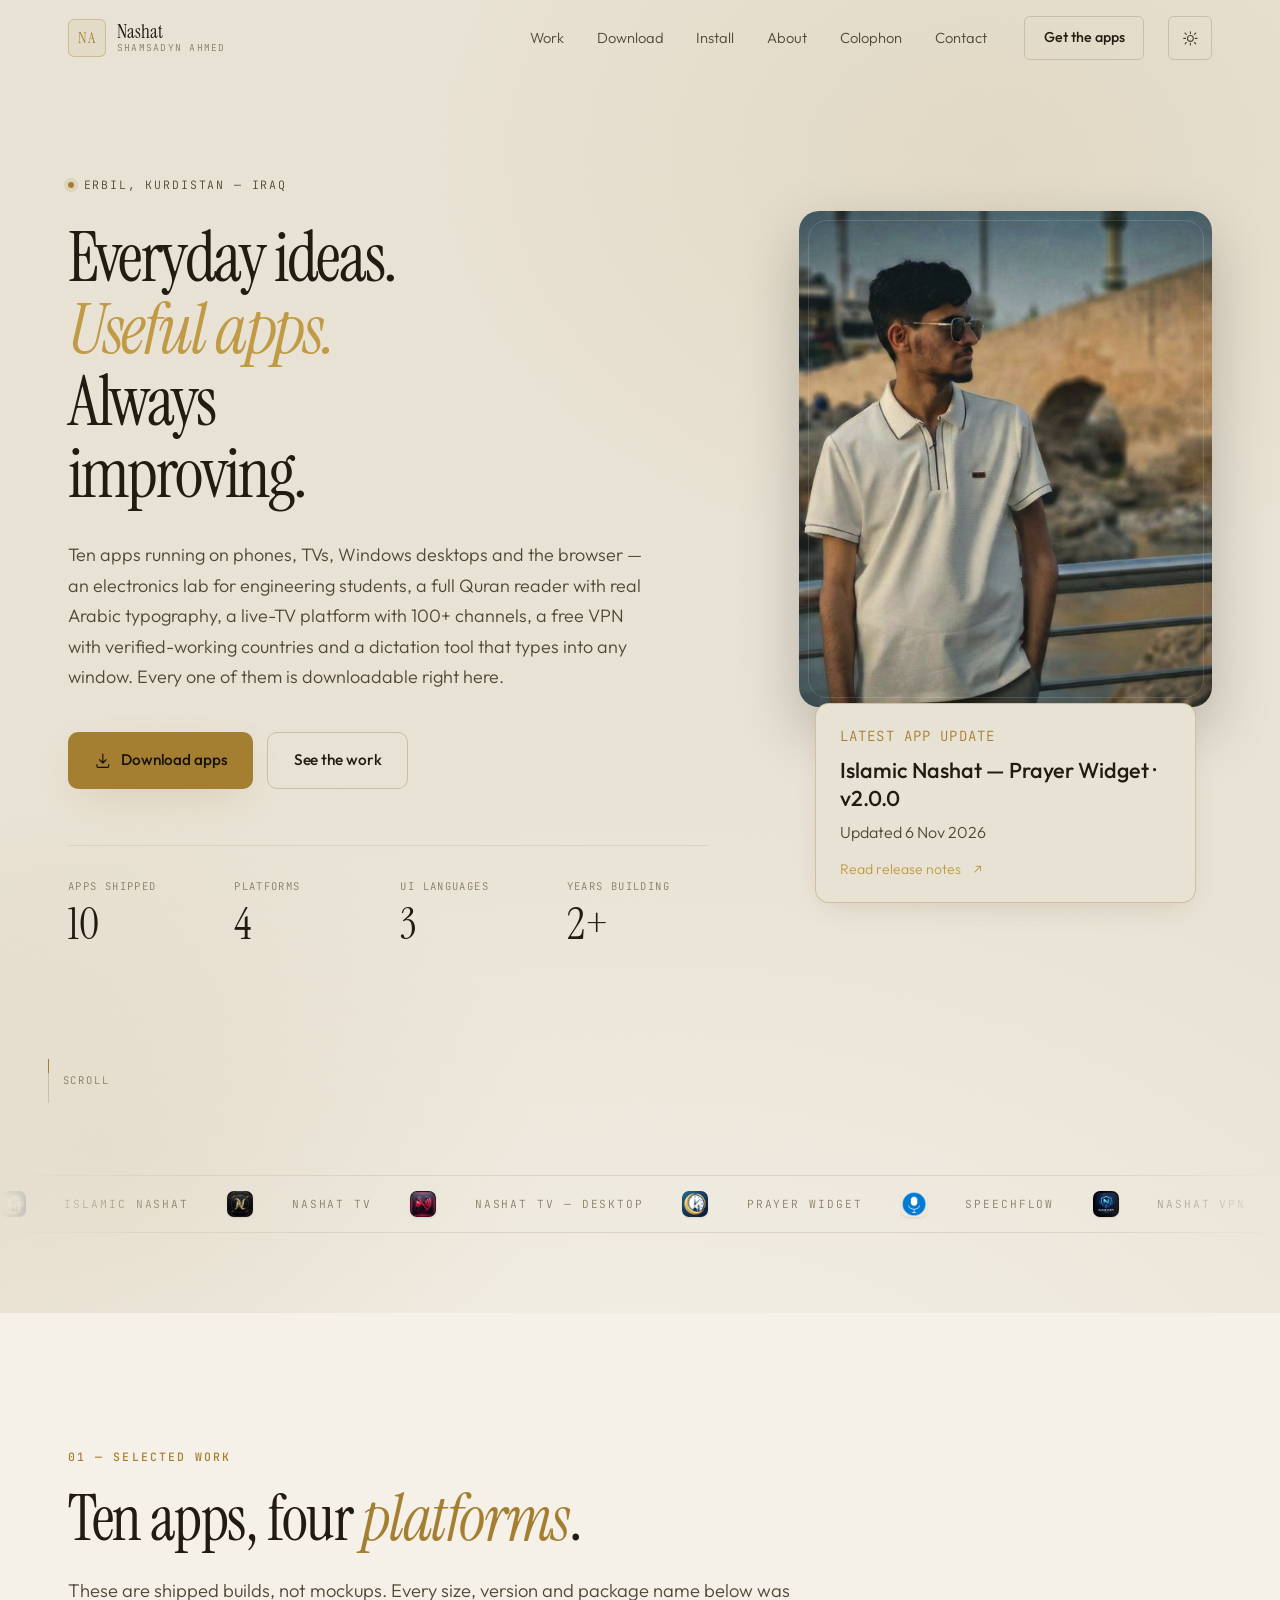
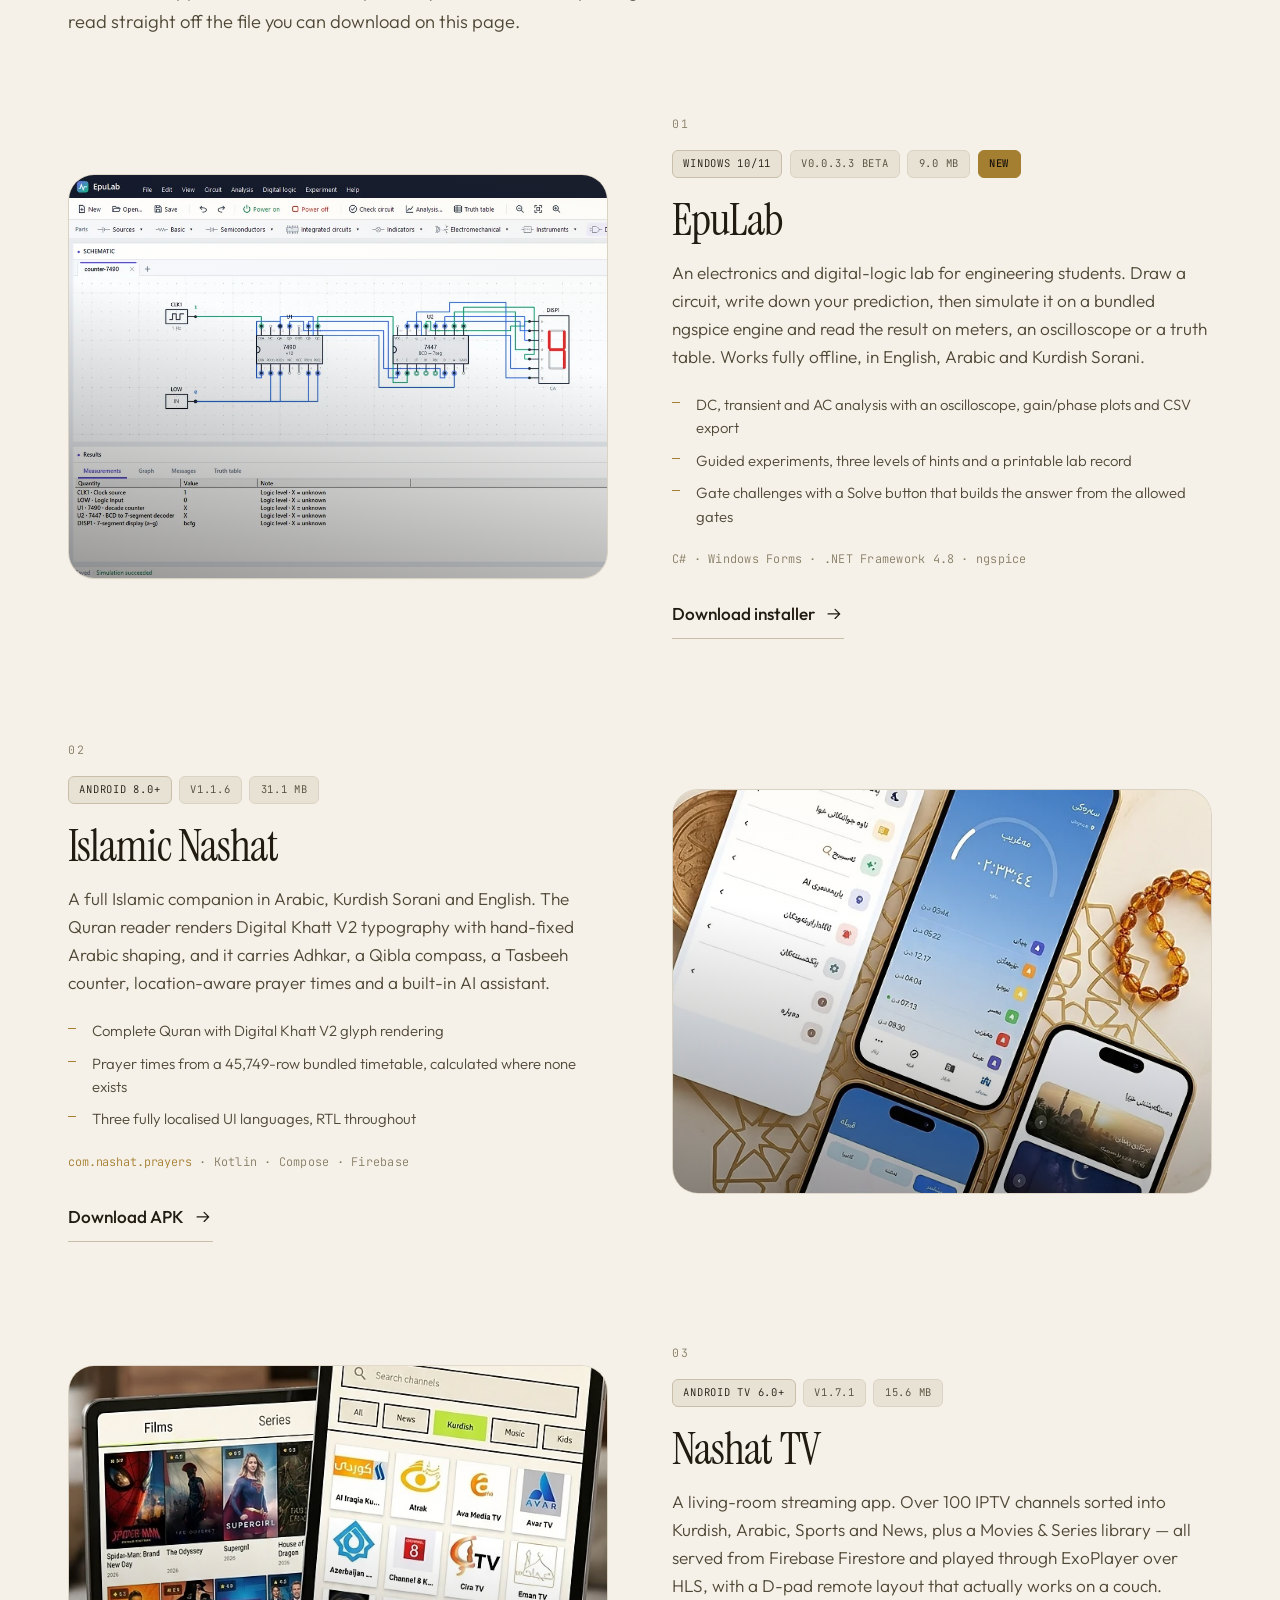
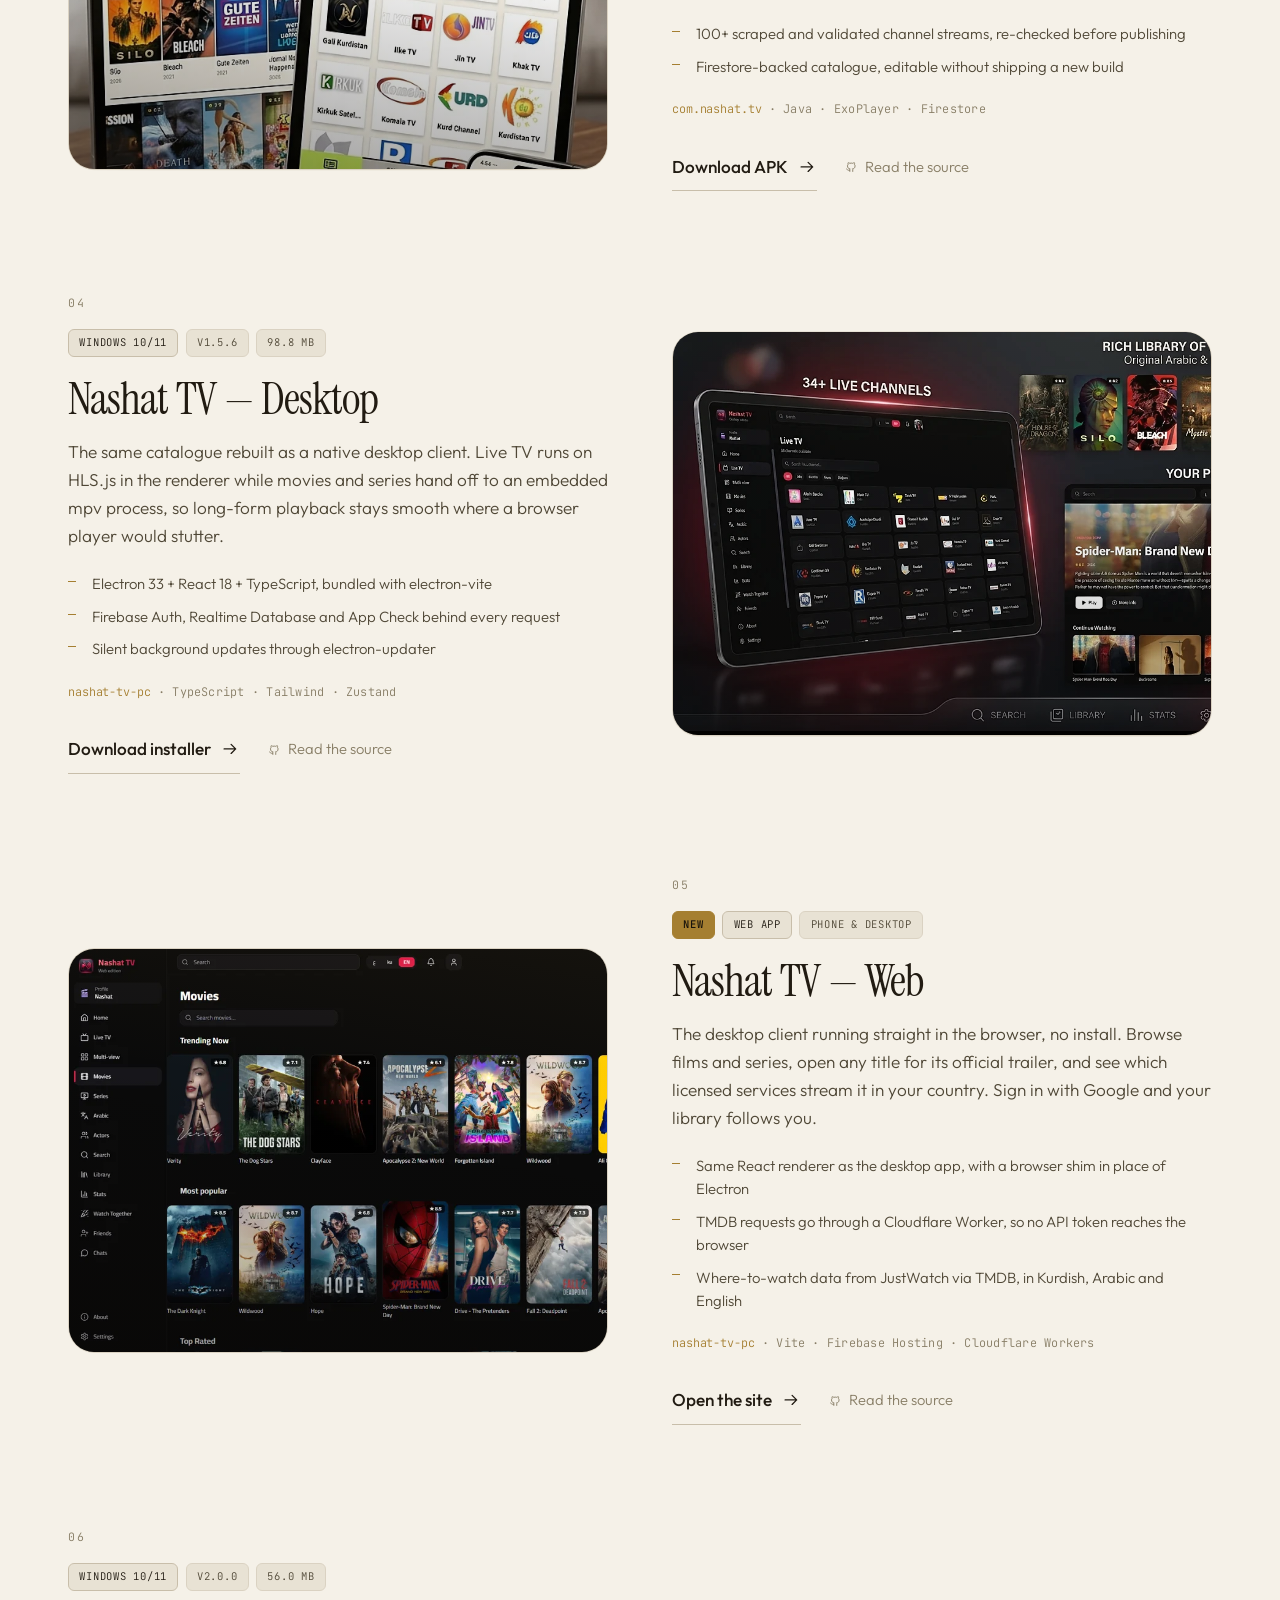
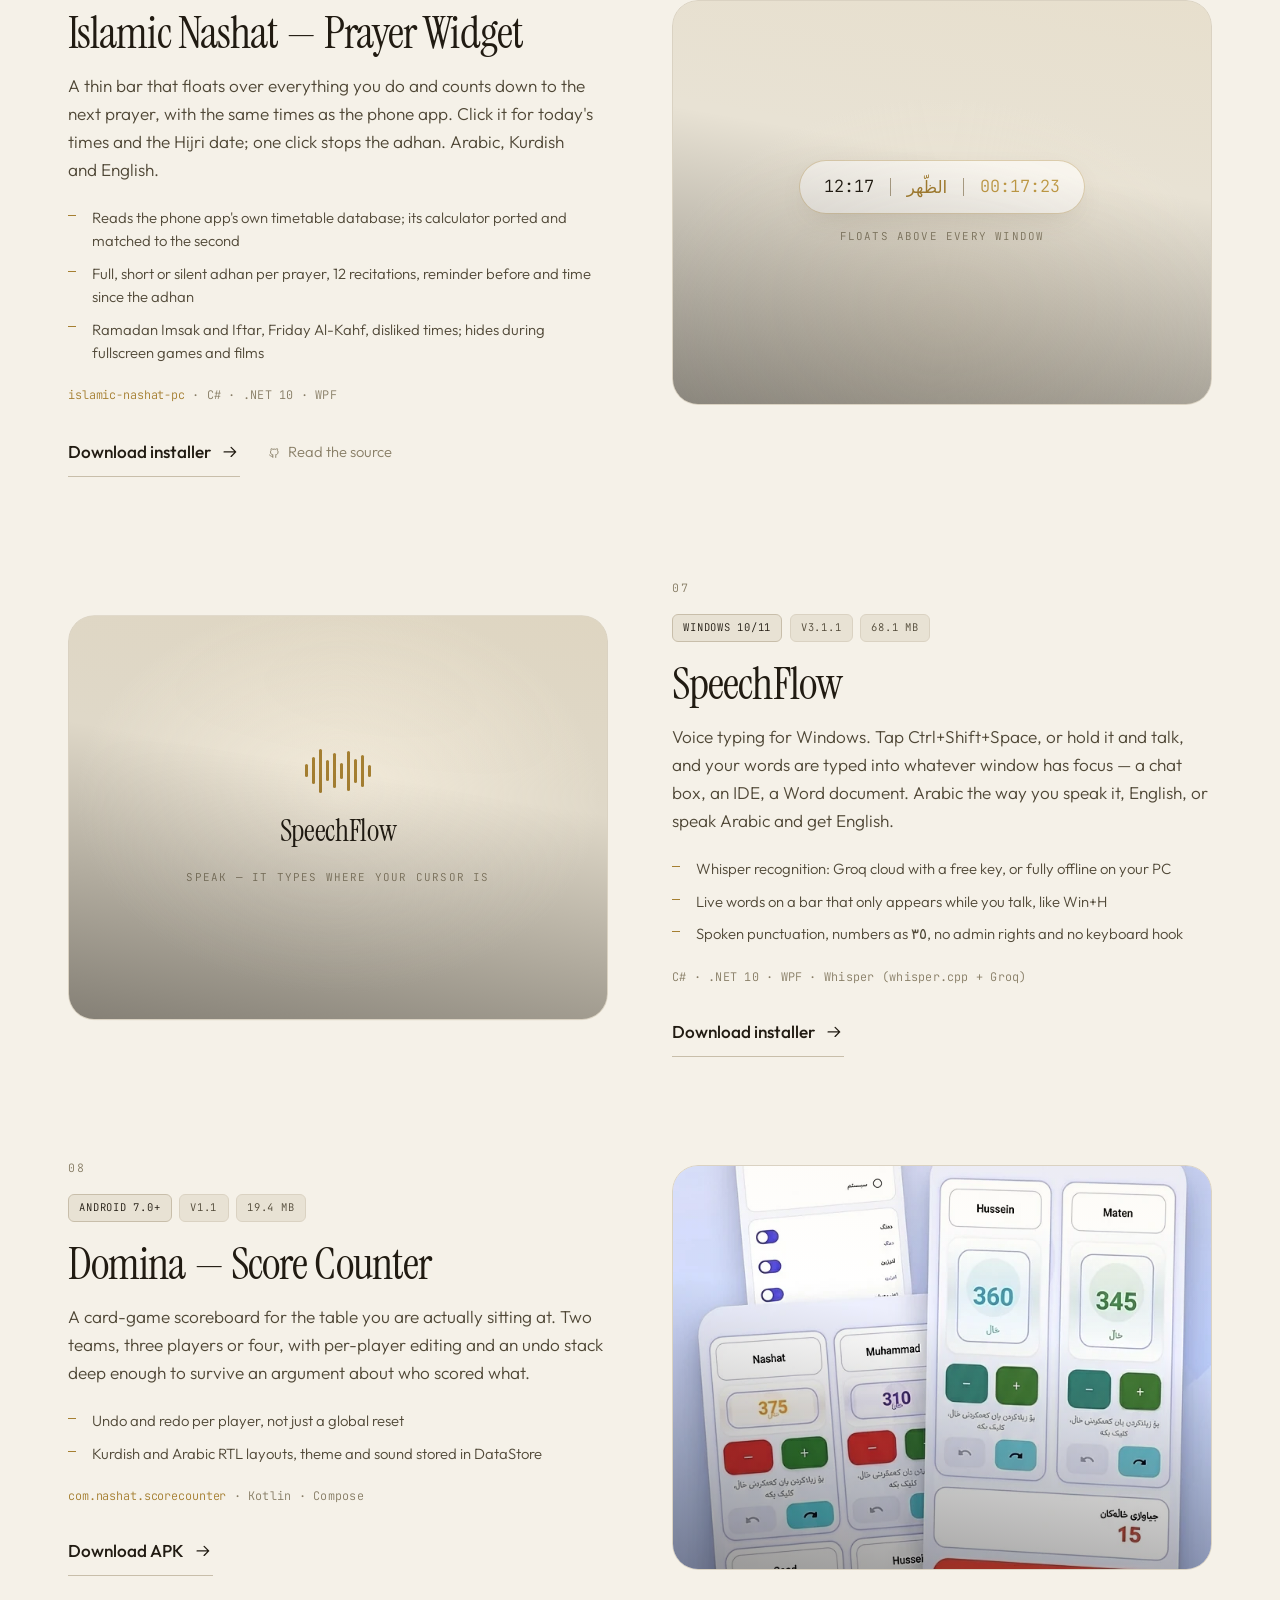
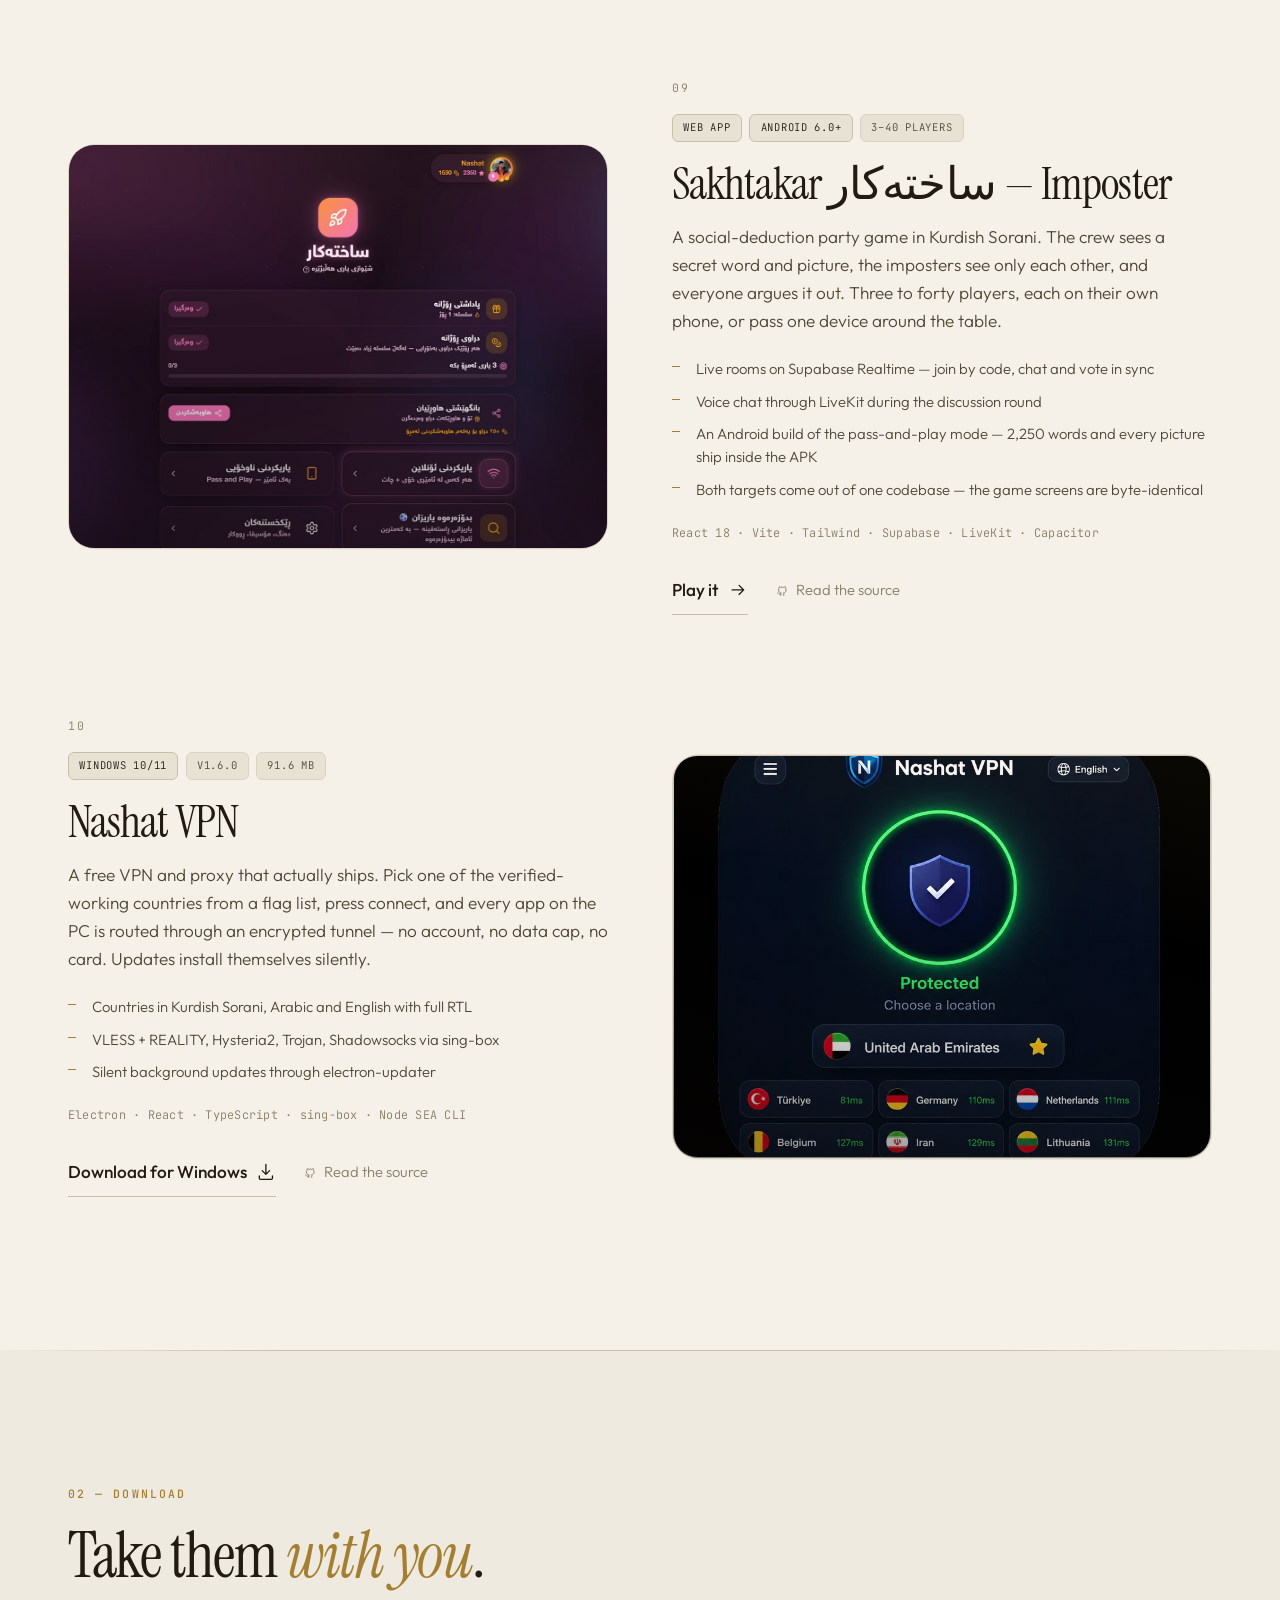
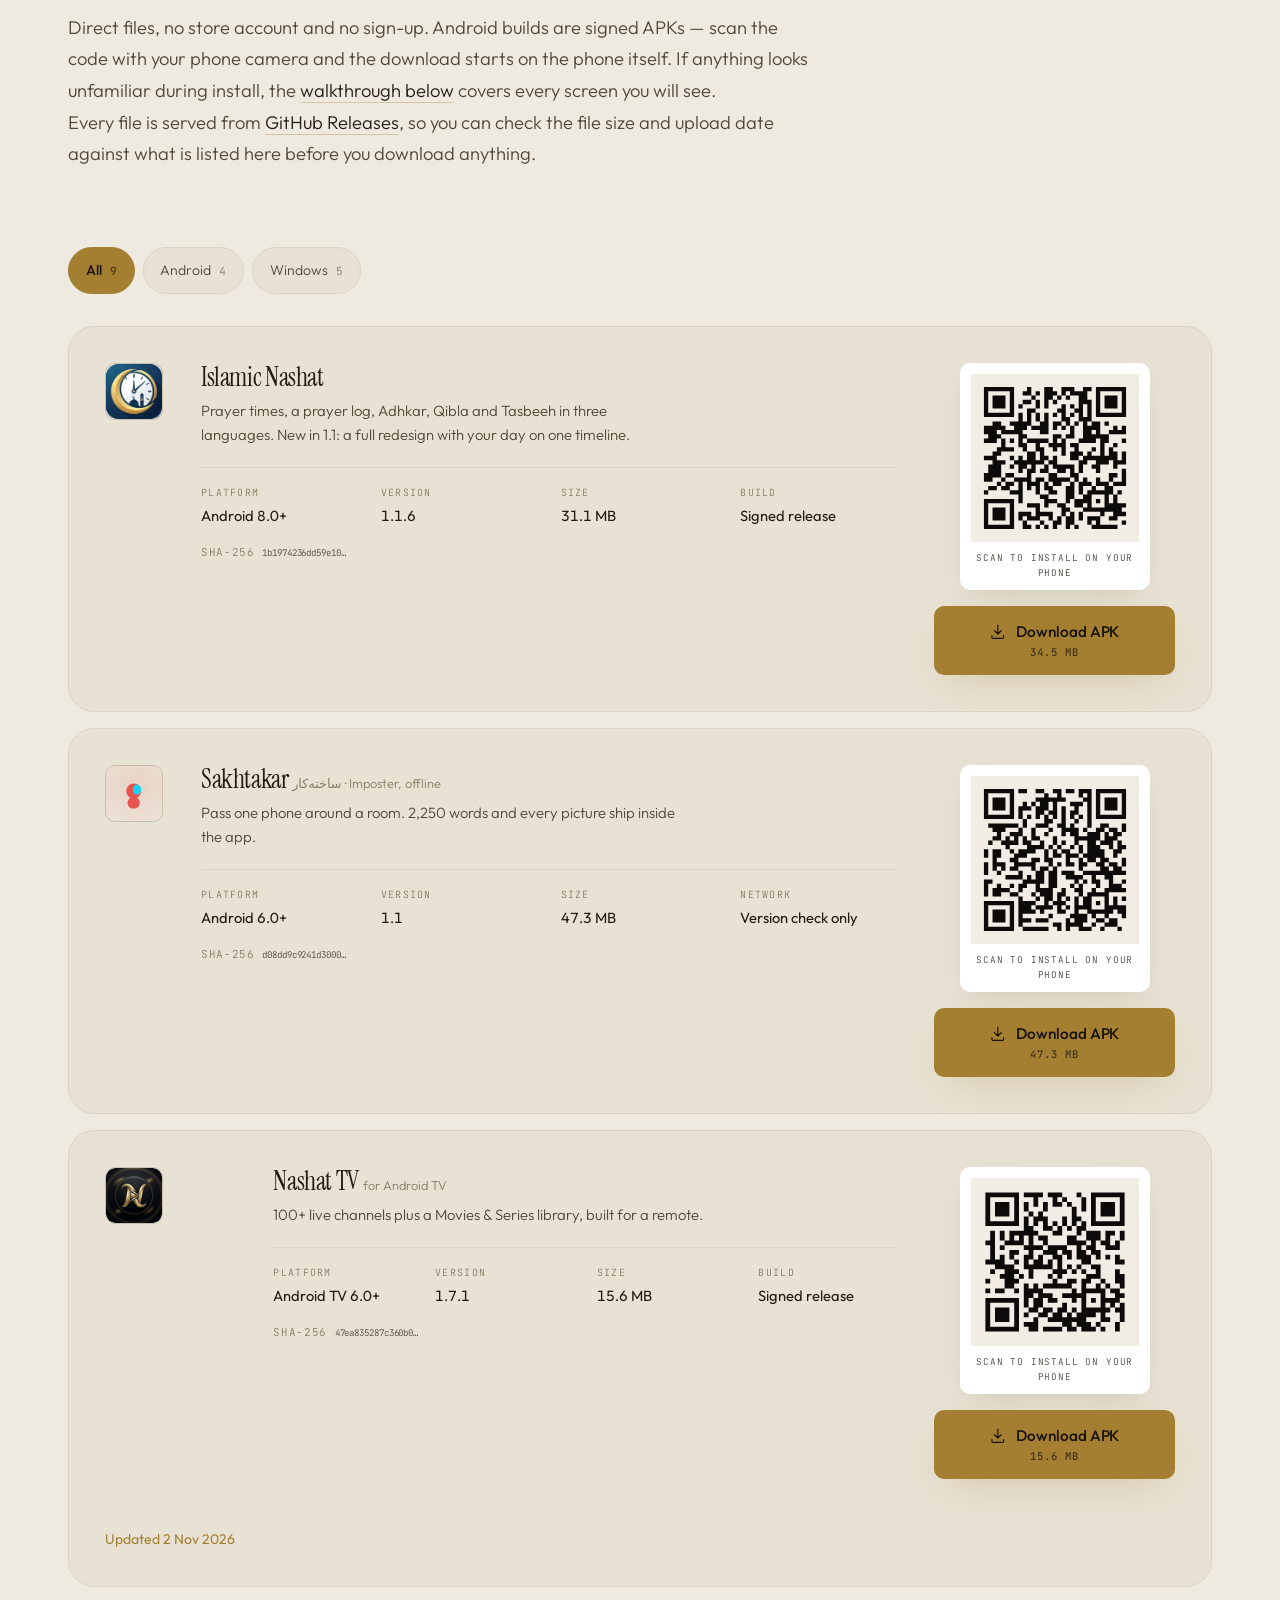
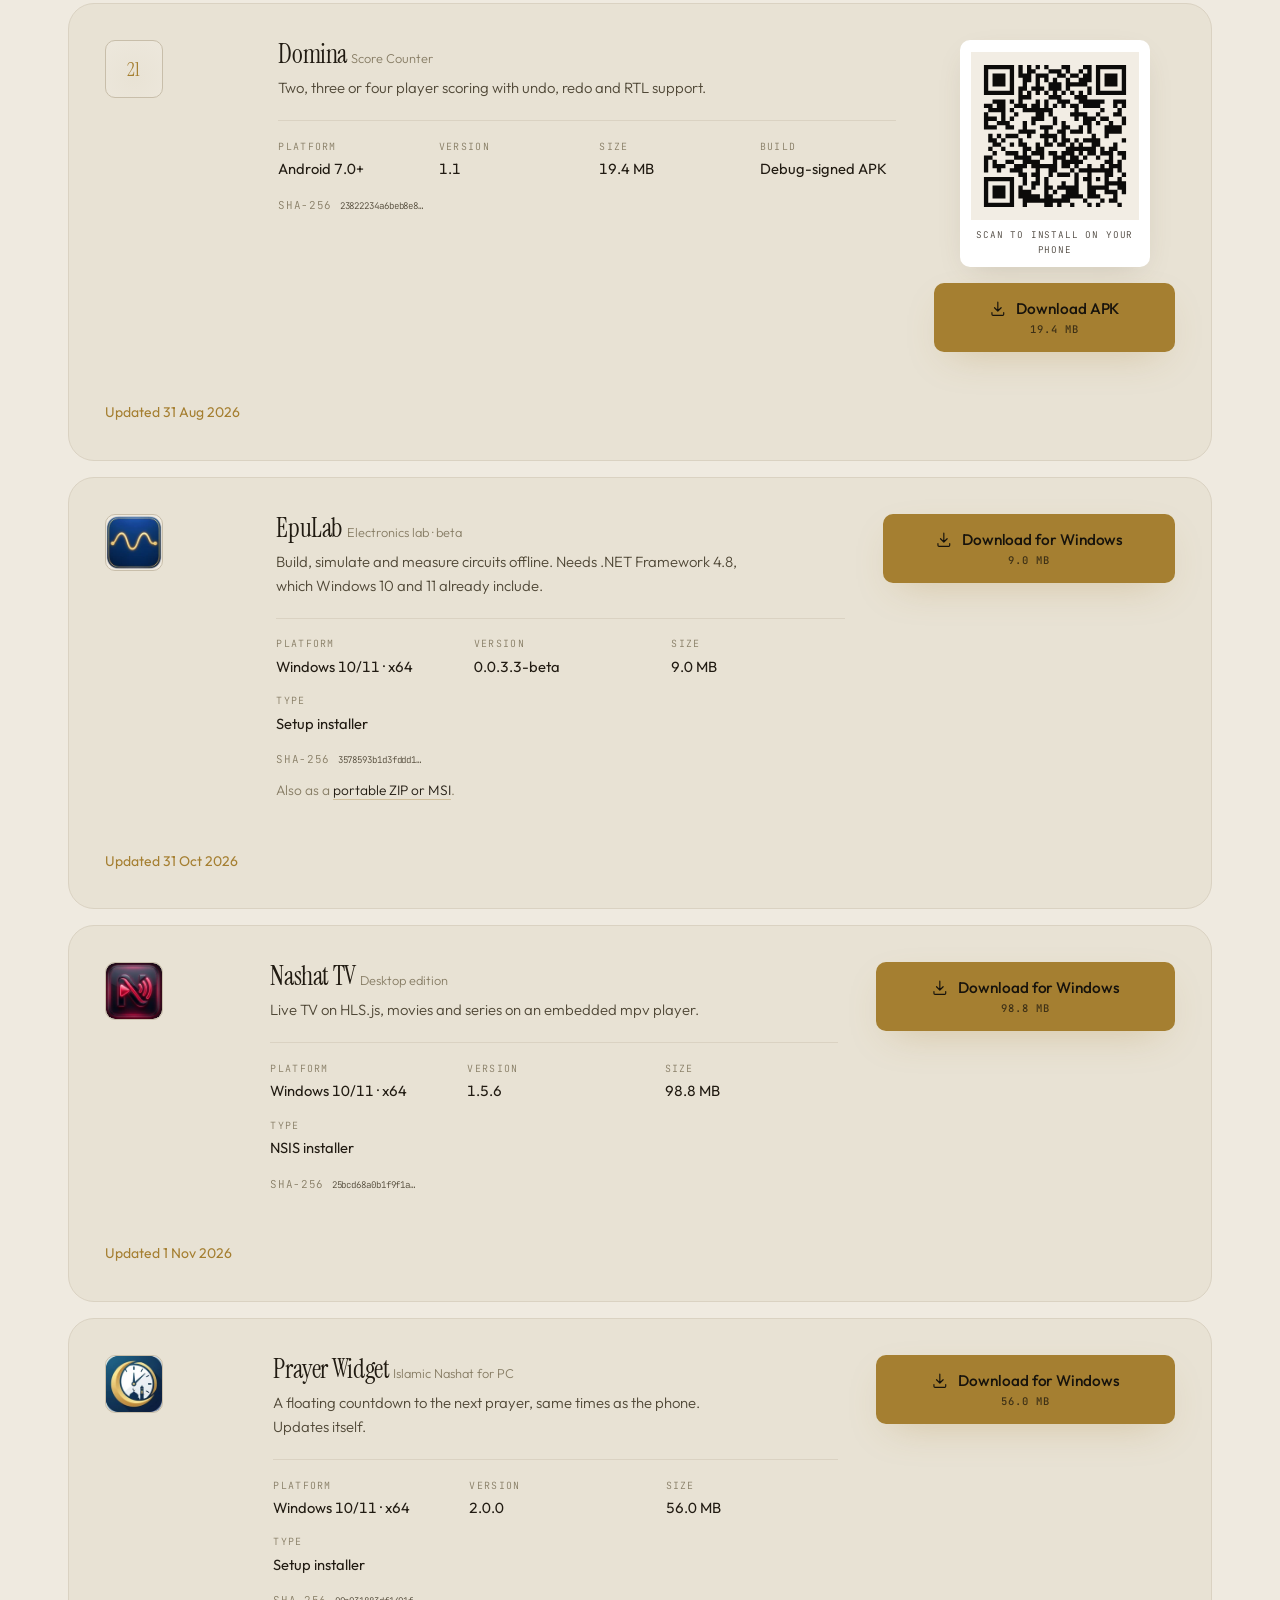
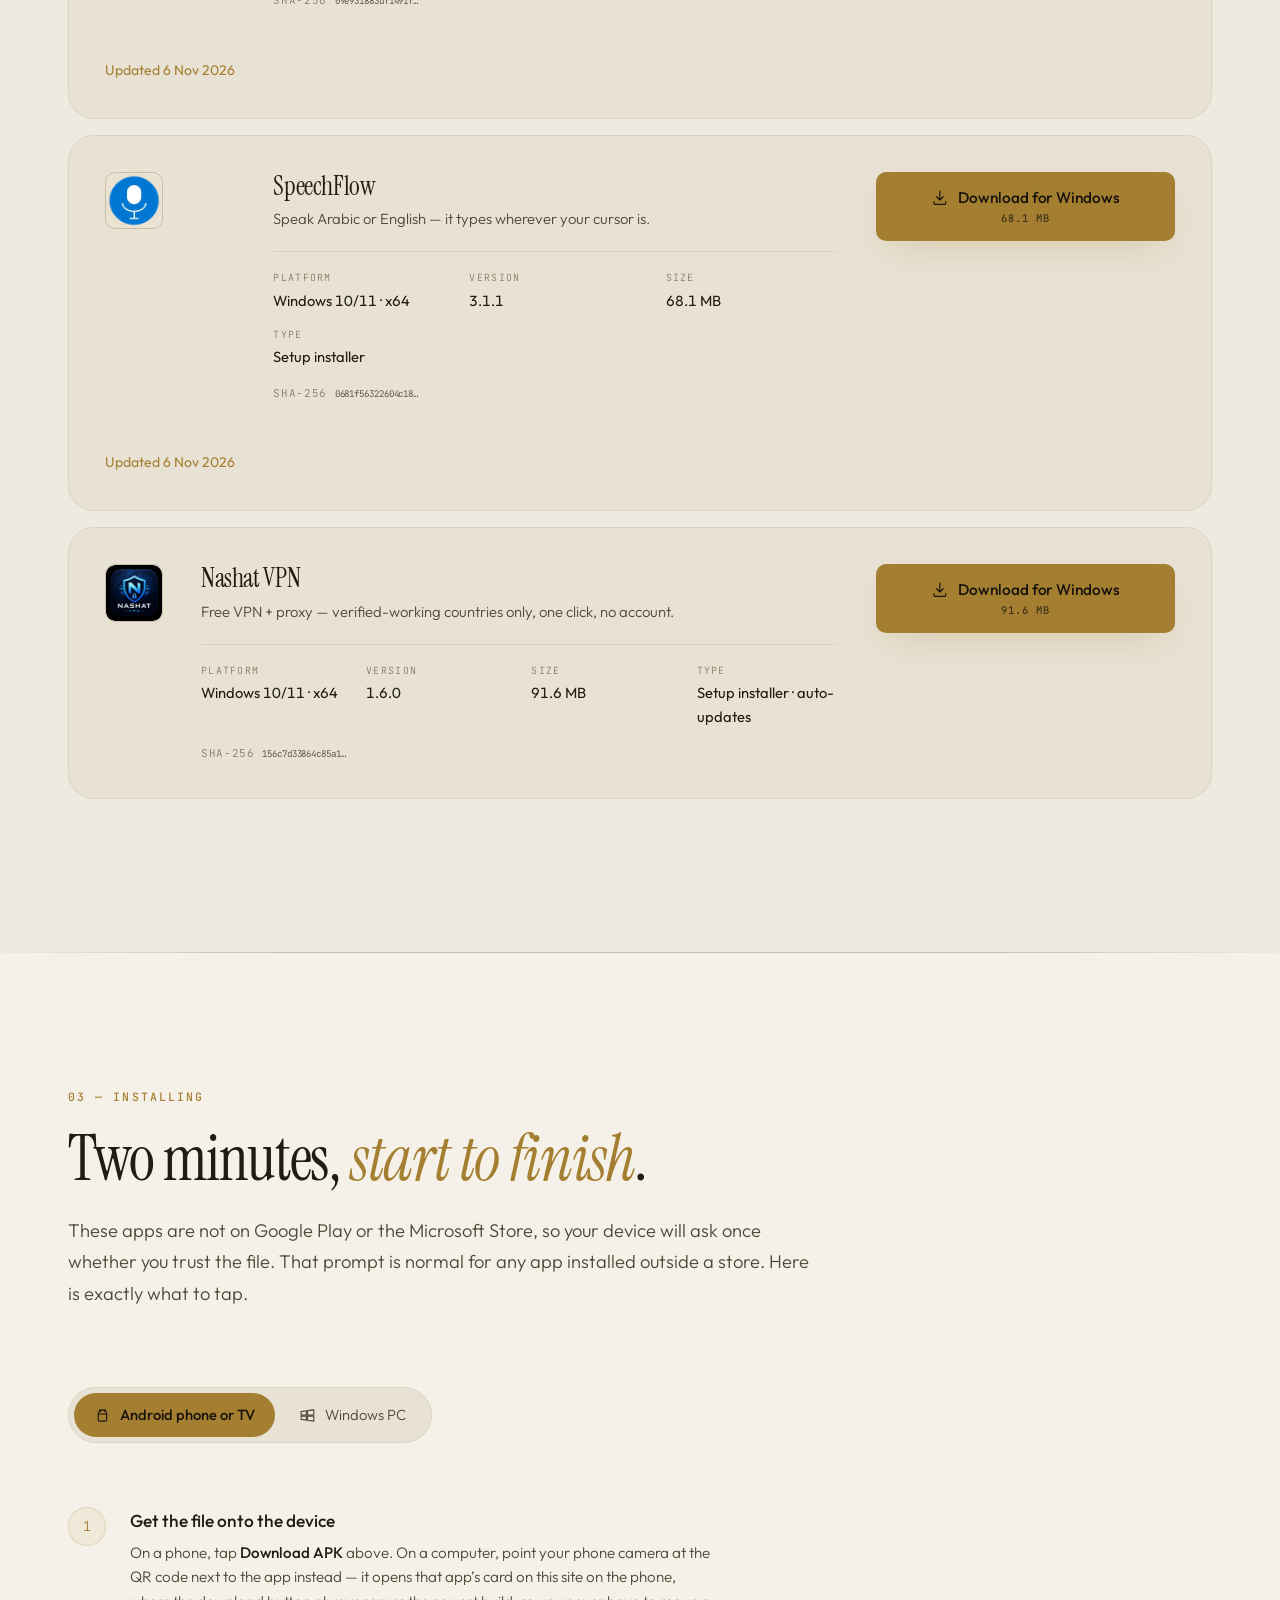
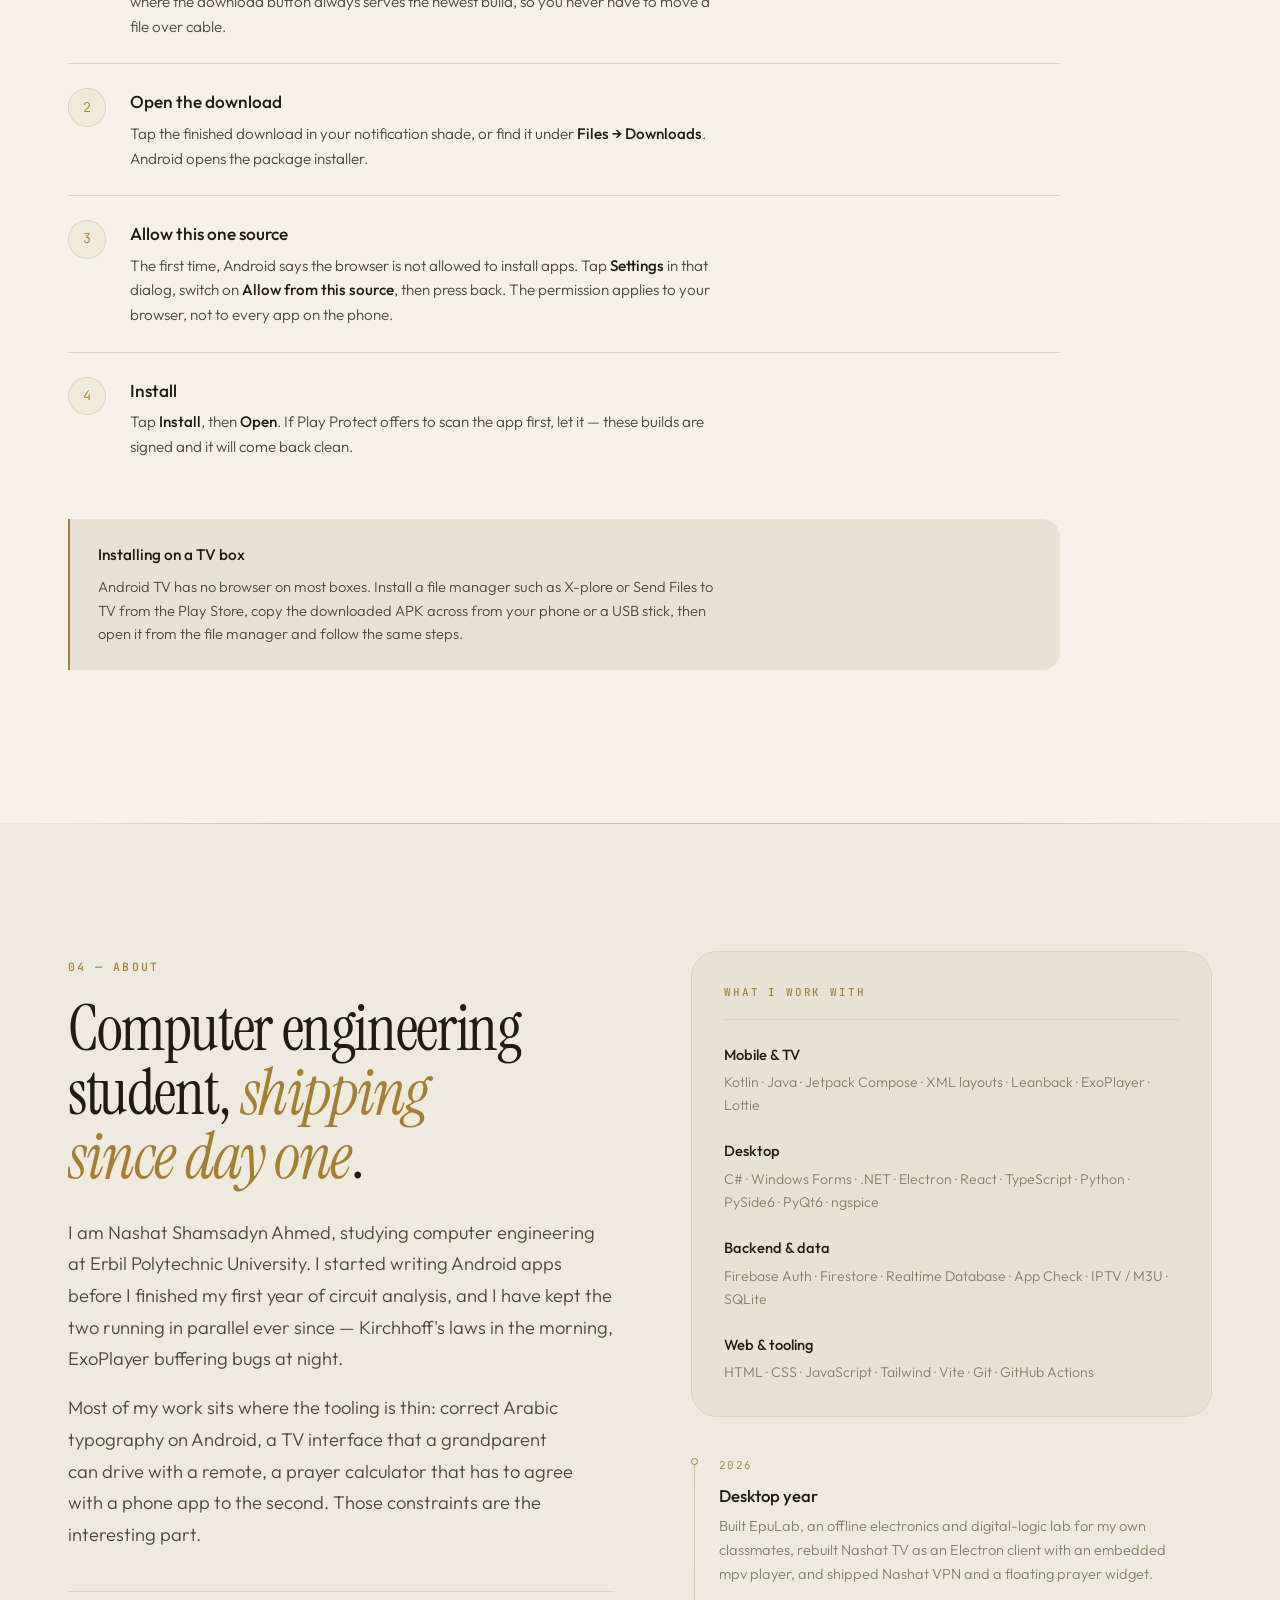
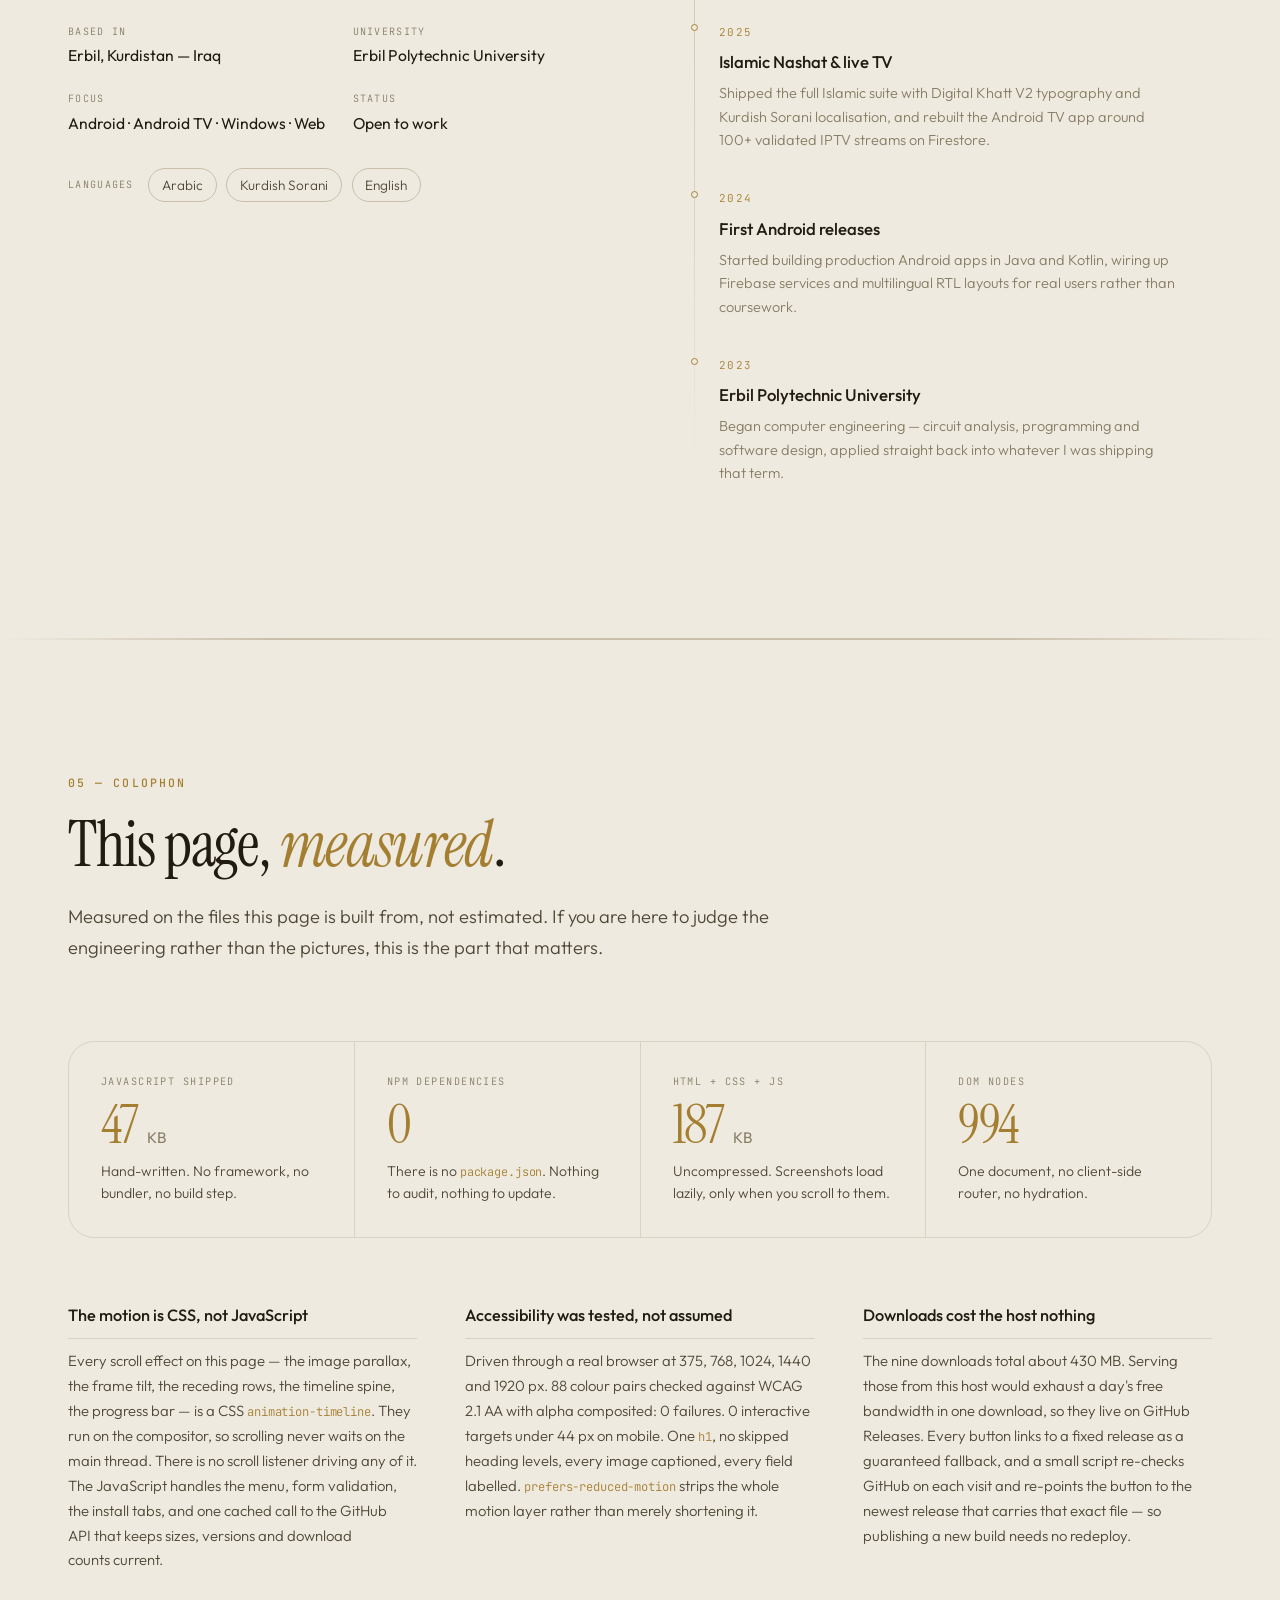
==== commit fab0b04f: "Prayer Widget 2.0.0: installer, same times as the phone, Arabic, Kurdish and English Co-Authored-By:" ====
--- a/index.html
+++ b/index.html
@@ -128,10 +128,10 @@
         "name": "Islamic Nashat — Prayer Widget",
         "applicationCategory": "UtilitiesApplication",
         "operatingSystem": "Windows 10, Windows 11",
-        "softwareVersion": "1.1.0",
-        "fileSize": "63.5 MB",
-        "downloadUrl": "https://github.com/NashatShamsadyn7/app-downloads/releases/download/v2026.08.04/IslamicNashatWidget.exe",
-        "description": "A floating always-on-top widget that counts down to the next prayer, with eleven adhan recitations and per-prayer time offsets.",
+        "softwareVersion": "2.0.0",
+        "fileSize": "56.0 MB",
+        "downloadUrl": "https://github.com/NashatShamsadyn7/app-downloads/releases/download/v2026.08.04/IslamicNashat-Setup.exe",
+        "description": "A floating always-on-top widget that counts down to the next prayer with the same times as the Islamic Nashat phone app, a one-click stop for the adhan, Ramadan, Friday and Hijri date, in Arabic, Kurdish and English.",
         "author": { "@id": "https://iosbb0.web.app/#nashat" },
         "offers": { "@type": "Offer", "price": "0", "priceCurrency": "USD" }
       },
@@ -544,21 +544,21 @@
         </div>
         <div class="work-text">
           <span class="work-index">06</span>
-          <p class="work-plat"><span class="chip chip-win">Windows 10/11</span> <span class="chip" data-ver-for="IslamicNashatWidget.exe">v1.1.0</span> <span class="chip" data-size-for="IslamicNashatWidget.exe">63.5 MB</span></p>
+          <p class="work-plat"><span class="chip chip-win">Windows 10/11</span> <span class="chip" data-ver-for="IslamicNashat-Setup.exe">v2.0.0</span> <span class="chip" data-size-for="IslamicNashat-Setup.exe">56.0 MB</span></p>
           <h3 class="work-title">Islamic Nashat — Prayer Widget</h3>
           <p class="work-desc">
-            A thin bar that floats over everything you do and counts down to the next prayer.
-            No installer, no dependencies — one executable that remembers where you dragged it,
-            with eleven adhan recitations you can preview before choosing.
+            A thin bar that floats over everything you do and counts down to the next prayer,
+            with the same times as the phone app. Click it for today's times and the Hijri date;
+            one click stops the adhan. Arabic, Kurdish and English.
           </p>
           <ul class="work-points">
-            <li>Prayer calculator ported line-by-line from MuslimData and verified against a golden test set</li>
-            <li>Per-prayer ±60-minute offsets, pre-adhan alerts, Windows notifications</li>
-            <li>Tray control, start-with-Windows, settings in plain editable JSON</li>
-          </ul>
-          <p class="work-stack"><code>islamic-nashat-pc</code> · Python · PySide6</p>
+            <li>Reads the phone app's own timetable database; its calculator ported and matched to the second</li>
+            <li>Full, short or silent adhan per prayer, 12 recitations, reminder before and time since the adhan</li>
+            <li>Ramadan Imsak and Iftar, Friday Al-Kahf, disliked times; hides during fullscreen games and films</li>
+          </ul>
+          <p class="work-stack"><code>islamic-nashat-pc</code> · C# · .NET 10 · WPF</p>
           <a class="work-link" href="#dl-widget">
-            Download EXE <svg viewBox="0 0 24 24" class="ico" aria-hidden="true"><path d="M5 12h14m0 0-5.5-5.5M19 12l-5.5 5.5"/></svg>
+            Download installer <svg viewBox="0 0 24 24" class="ico" aria-hidden="true"><path d="M5 12h14m0 0-5.5-5.5M19 12l-5.5 5.5"/></svg>
           </a>
           <a class="work-src" href="https://github.com/NashatShamsadyn7/islamic-nashat-pc" target="_blank" rel="noopener"><svg viewBox="0 0 24 24" class="ico ico-sm" aria-hidden="true"><path d="M9.3 20.4c-4.4 1.3-4.4-2.3-6.1-2.7m12.2 5.1v-3.4c0-1 .1-1.4-.5-1.9 2.7-.3 5.1-1.3 5.1-5.8a4.5 4.5 0 0 0-1.2-3.1 4.2 4.2 0 0 0-.1-3.2s-1-.3-3.3 1.2a11.3 11.3 0 0 0-5.8 0C7.3 5.1 6.3 5.4 6.3 5.4a4.2 4.2 0 0 0-.1 3.2A4.5 4.5 0 0 0 5 11.8c0 4.4 2.4 5.4 5.1 5.8-.5.5-.5 1-.5 1.7v3.5"/></svg>Read the source</a>
         </div>
@@ -899,21 +899,21 @@
         <div class="dl-mark dl-mark-widget"><img src="assets/icons/widget.webp" width="128" height="128" alt="Prayer Widget app icon" loading="lazy"></div>
         <div class="dl-info">
           <h3 class="dl-name">Prayer Widget <span class="dl-sub">Islamic Nashat for PC</span></h3>
-          <p class="dl-note">A floating countdown to the next prayer. No installer — just run it.</p>
+          <p class="dl-note">A floating countdown to the next prayer, same times as the phone. Updates itself.</p>
           <ul class="dl-facts">
             <li><span>Platform</span><b>Windows 10/11 · x64</b></li>
-            <li class="dl-version"><span>Version</span><b data-ver-for="IslamicNashatWidget.exe">1.1.0</b></li>
-            <li class="dl-size"><span>Size</span><b data-size-for="IslamicNashatWidget.exe">63.5 MB</b></li>
-            <li><span>Type</span><b>Portable EXE</b></li>
-            <li class="dl-count" data-asset="IslamicNashatWidget.exe" hidden><span>Downloads</span><b>—</b></li>
-          </ul>
-          <p class="dl-hash">SHA-256 <code>94a6a69c616c2ec9…</code></p>
+            <li class="dl-version"><span>Version</span><b data-ver-for="IslamicNashat-Setup.exe">2.0.0</b></li>
+            <li class="dl-size"><span>Size</span><b data-size-for="IslamicNashat-Setup.exe">56.0 MB</b></li>
+            <li><span>Type</span><b>Setup installer</b></li>
+            <li class="dl-count" data-asset="IslamicNashat-Setup.exe" hidden><span>Downloads</span><b>—</b></li>
+          </ul>
+          <p class="dl-hash">SHA-256 <code>09e931883df1491f…</code></p>
         </div>
         <div class="dl-get">
-          <a class="btn btn-solid btn-dl" href="https://github.com/NashatShamsadyn7/app-downloads/releases/download/v2026.08.04/IslamicNashatWidget.exe" rel="noopener" data-dl="Prayer Widget">
+          <a class="btn btn-solid btn-dl" href="https://github.com/NashatShamsadyn7/app-downloads/releases/download/v2026.08.04/IslamicNashat-Setup.exe" rel="noopener" data-dl="Prayer Widget">
             <svg viewBox="0 0 24 24" class="ico" aria-hidden="true"><path d="M12 3v12m0 0 4.5-4.5M12 15l-4.5-4.5M4 17v2.5A1.5 1.5 0 0 0 5.5 21h13a1.5 1.5 0 0 0 1.5-1.5V17"/></svg>
             <span class="btn-dl-label">Download for Windows</span>
-            <span class="btn-dl-size">63.5 MB</span>
+            <span class="btn-dl-size">56.0 MB</span>
           </a>
         </div>
       </li>
@@ -1096,9 +1096,8 @@
             <div>
               <h3>Finish</h3>
               <p>
-                EpuLab, Nashat TV, Nashat VPN and SpeechFlow walk through a normal installer and add
-                a Start-menu entry. The Prayer Widget has no installer at all — it just starts, and
-                you drag it where you want it.
+                Every Windows app walks through a normal installer and adds a Start-menu entry.
+                The Prayer Widget then appears by the clock — drag it where you want it.
               </p>
             </div>
           </li>
@@ -1107,11 +1106,9 @@
         <aside class="aside">
           <h4>Uninstalling</h4>
           <p>
-            EpuLab, Nashat TV, Nashat VPN and SpeechFlow appear under
+            EpuLab, Nashat TV, Nashat VPN, SpeechFlow and the Prayer Widget appear under
             <b>Settings → Apps → Installed apps</b>. EpuLab keeps your saved <code>.epu</code>
-            projects when you uninstall it. The
-            Prayer Widget leaves nothing behind except
-            <code>%APPDATA%\IslamicNashatWidget</code> — delete the executable and that folder.
+            projects when you uninstall it.
           </p>
         </aside>
       </div>
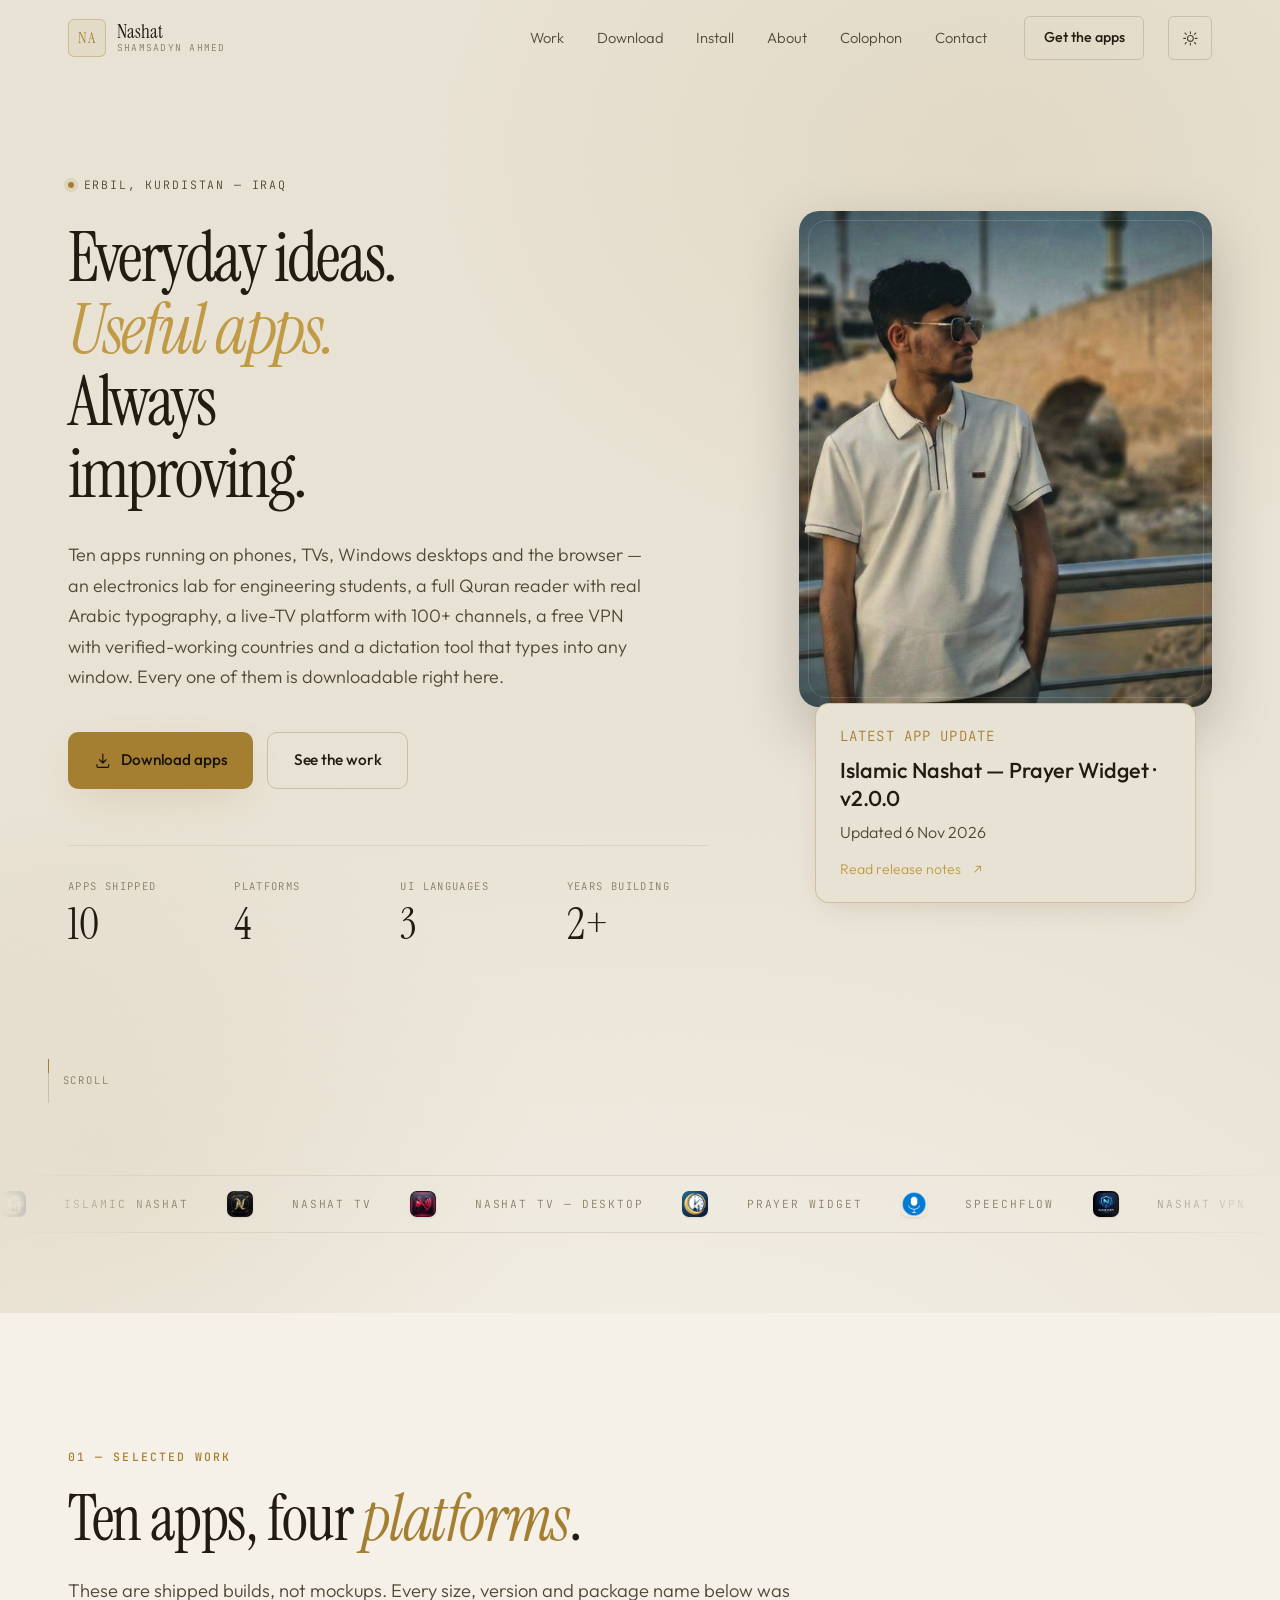
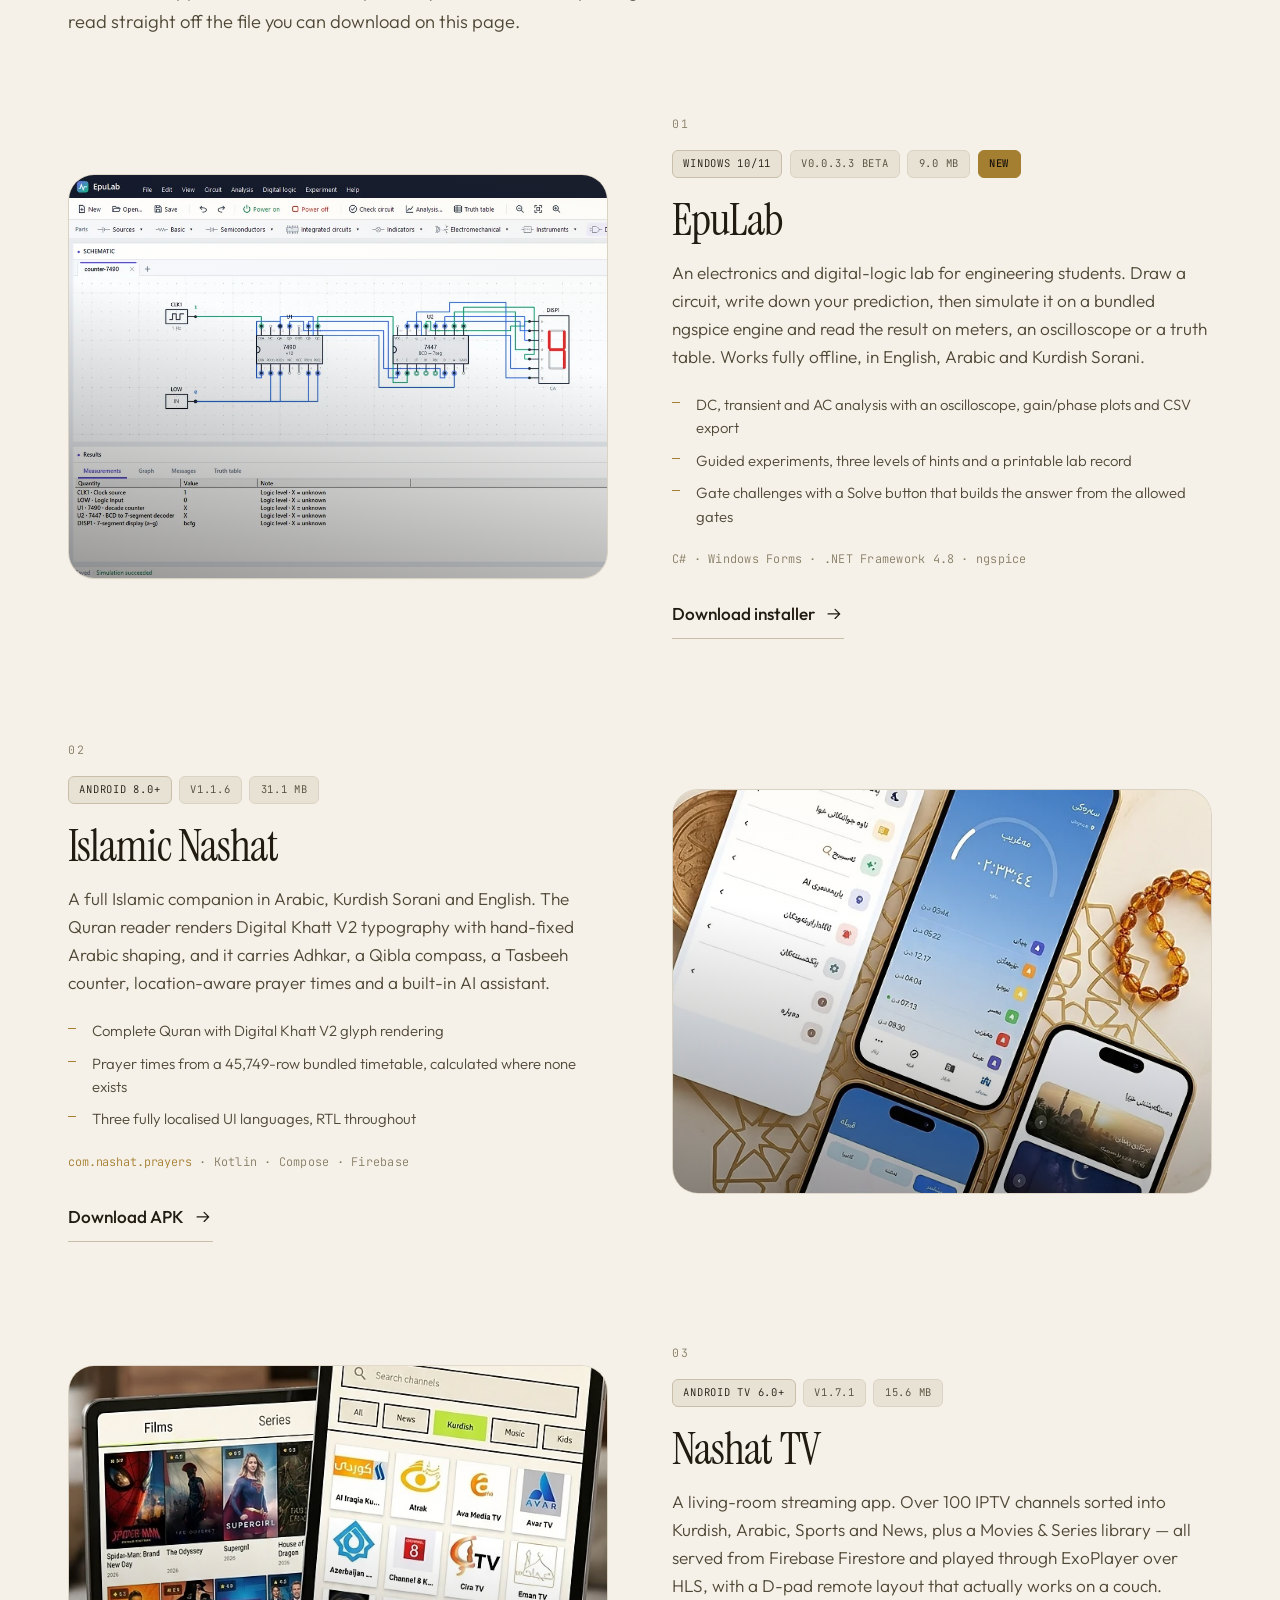
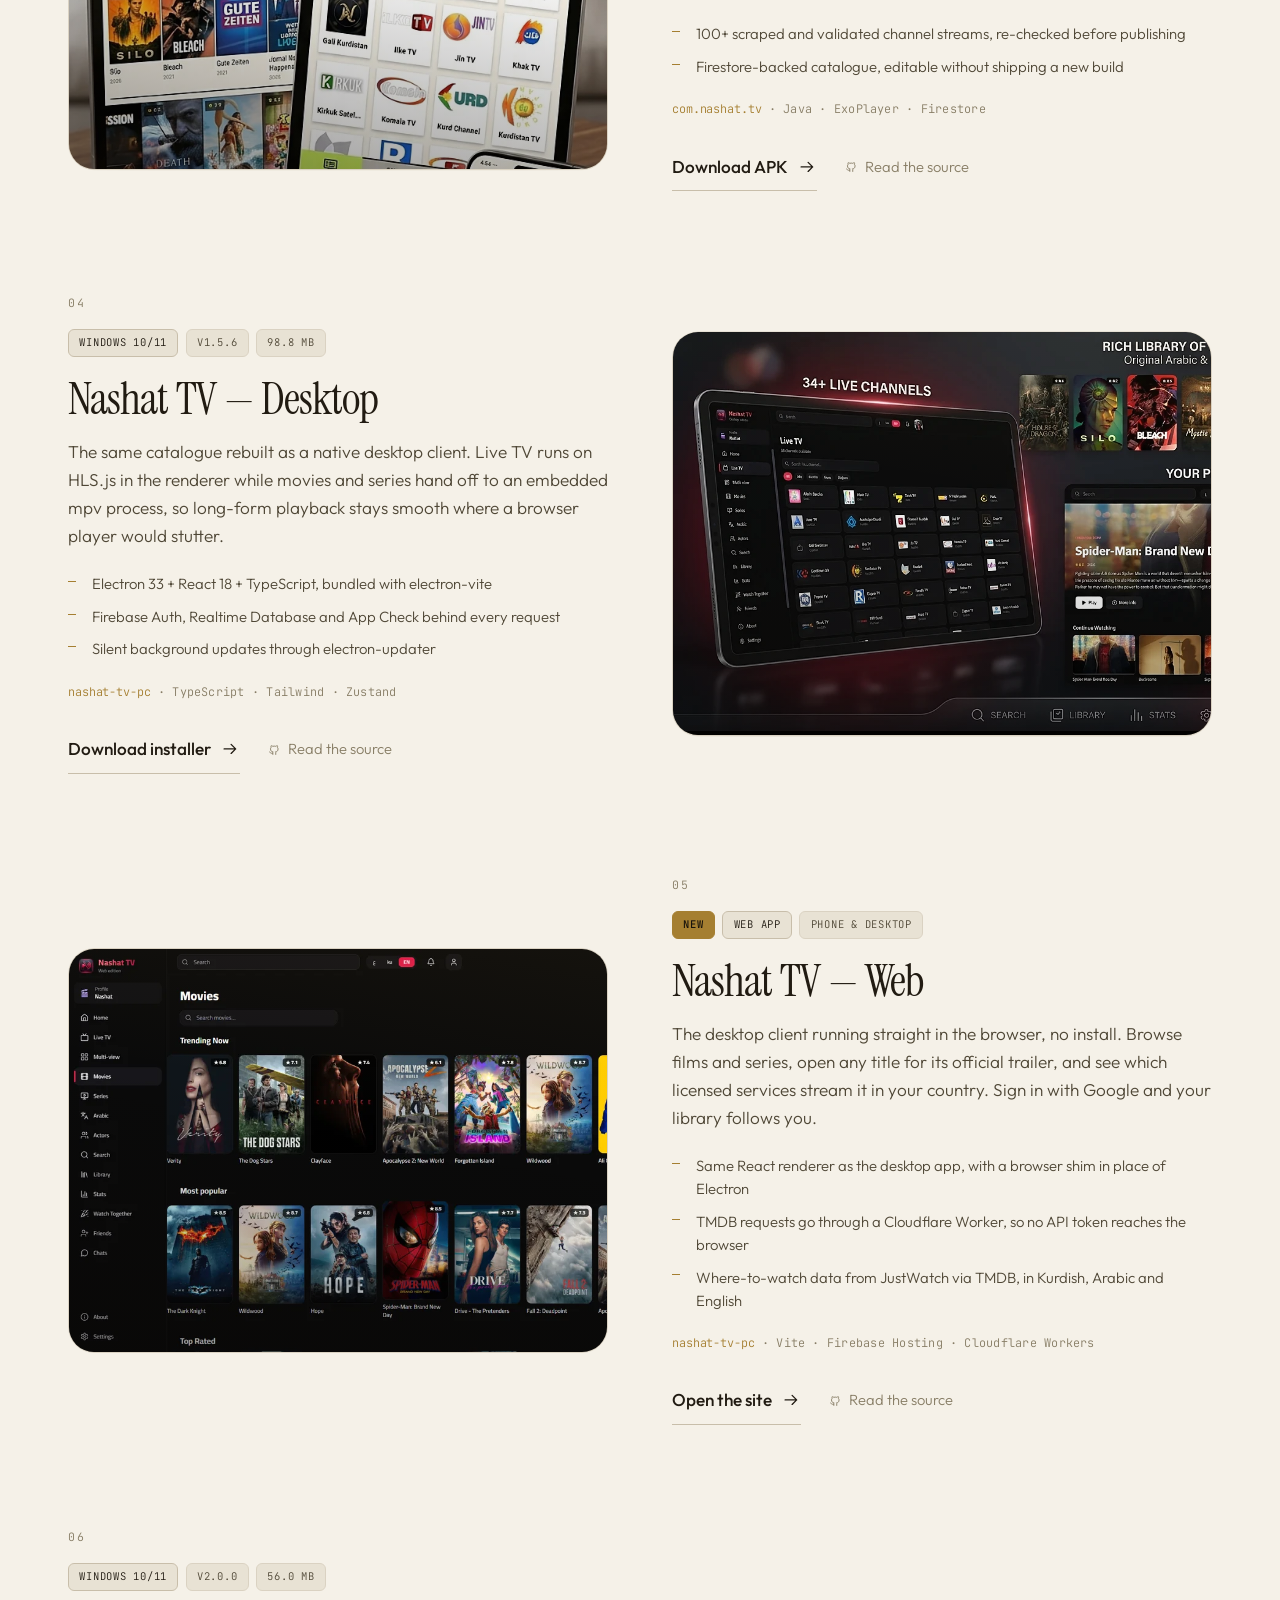
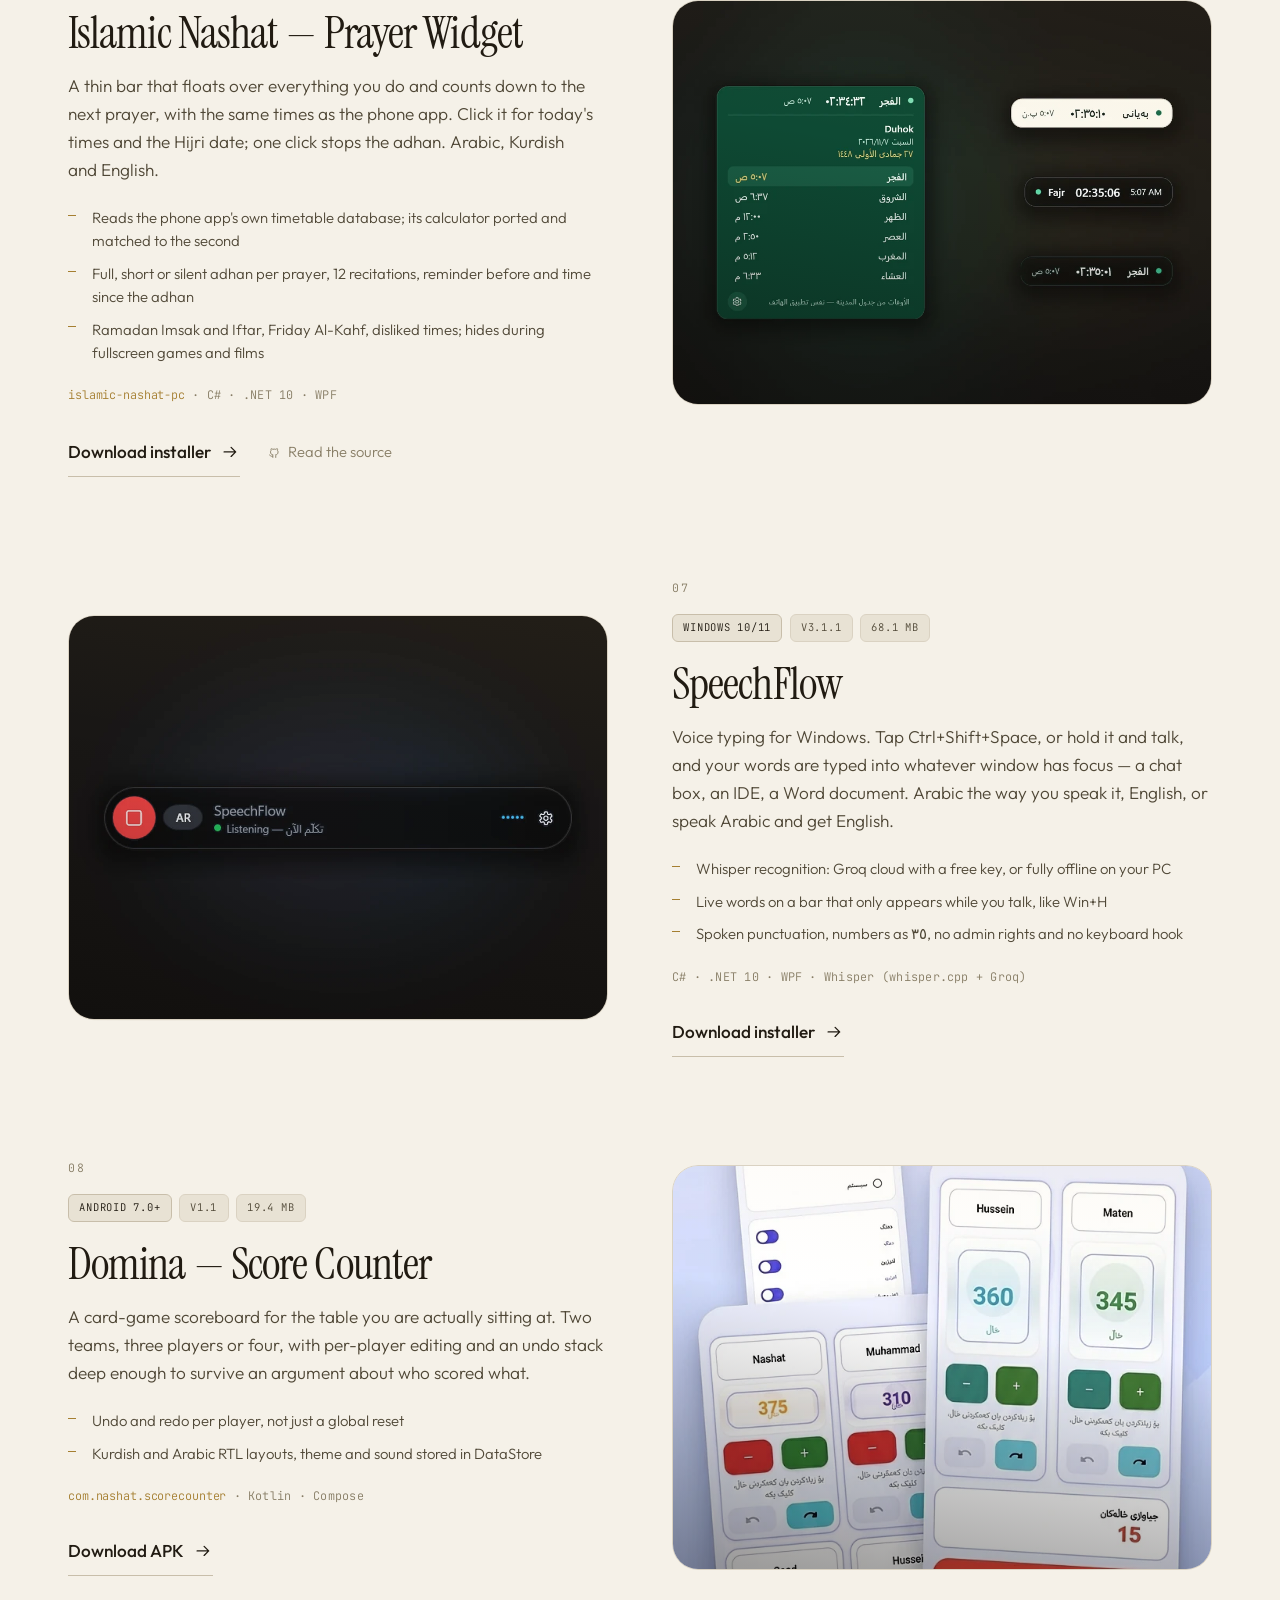
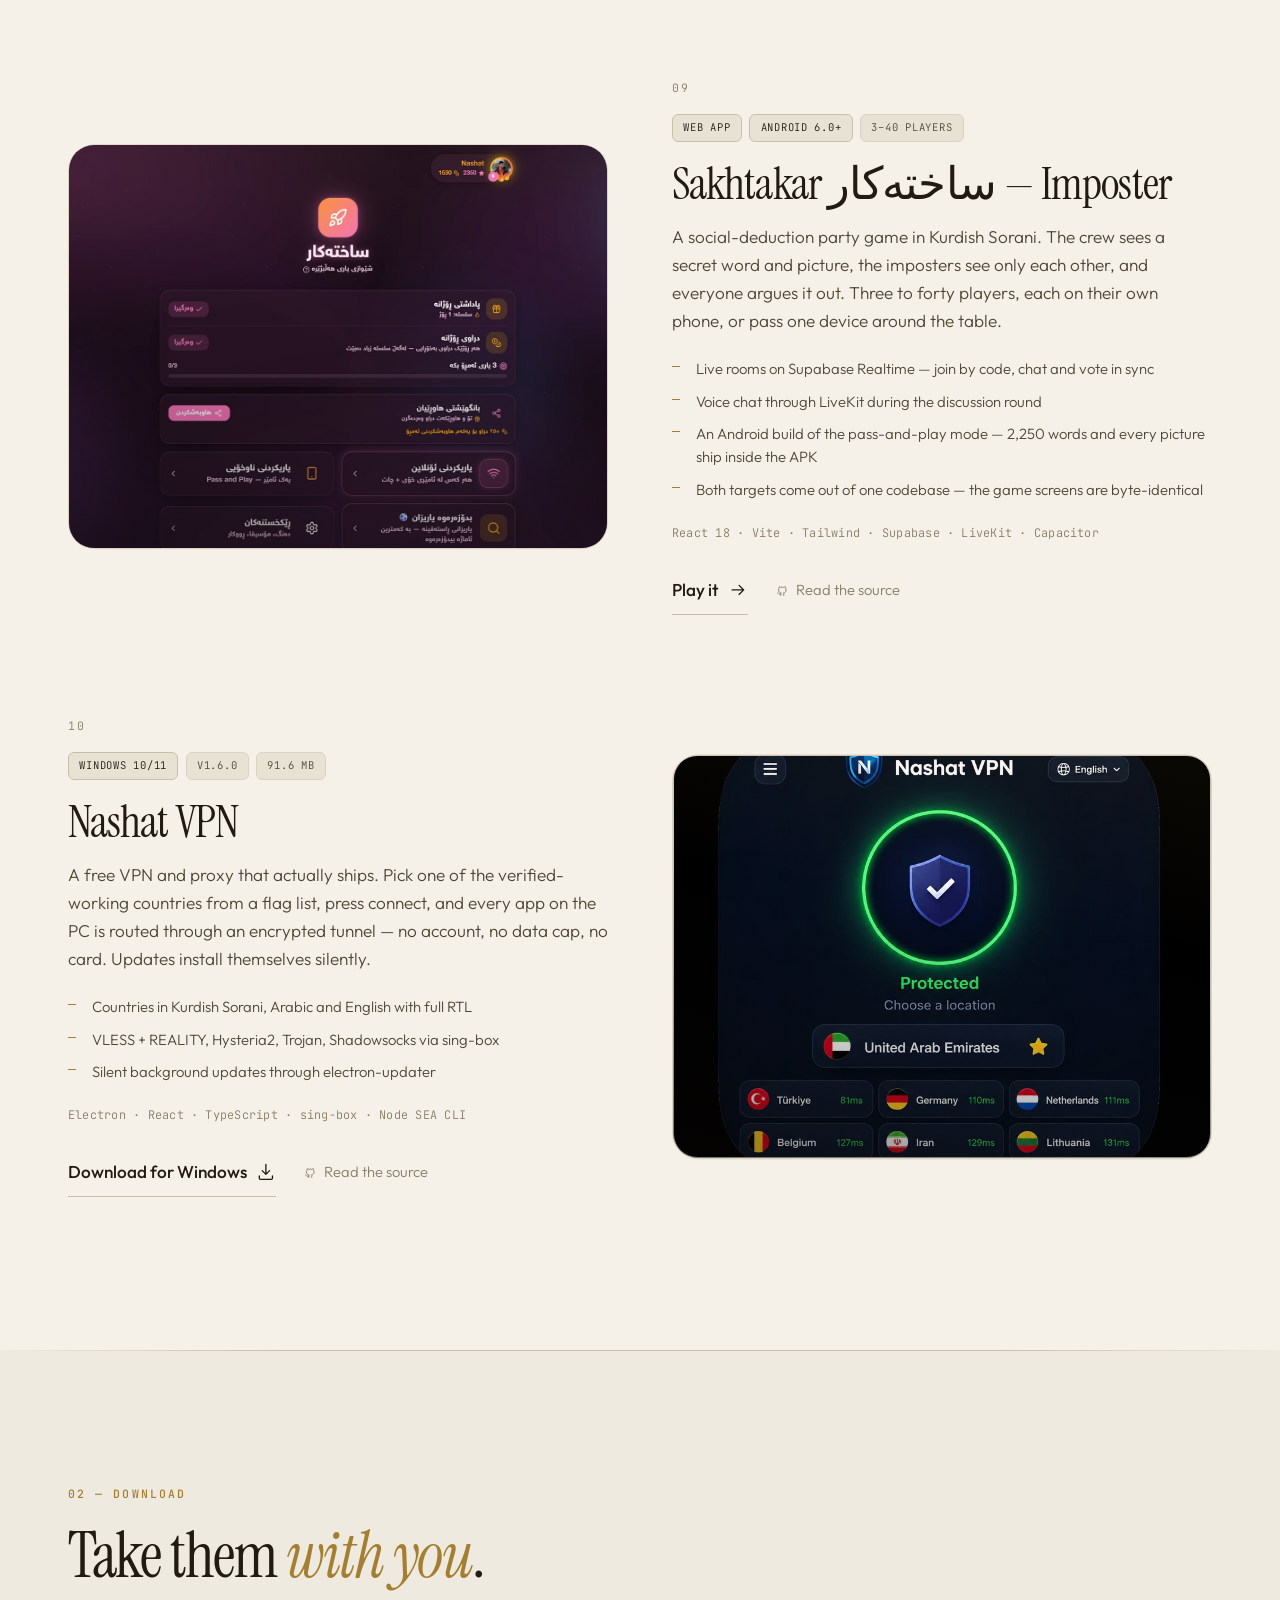
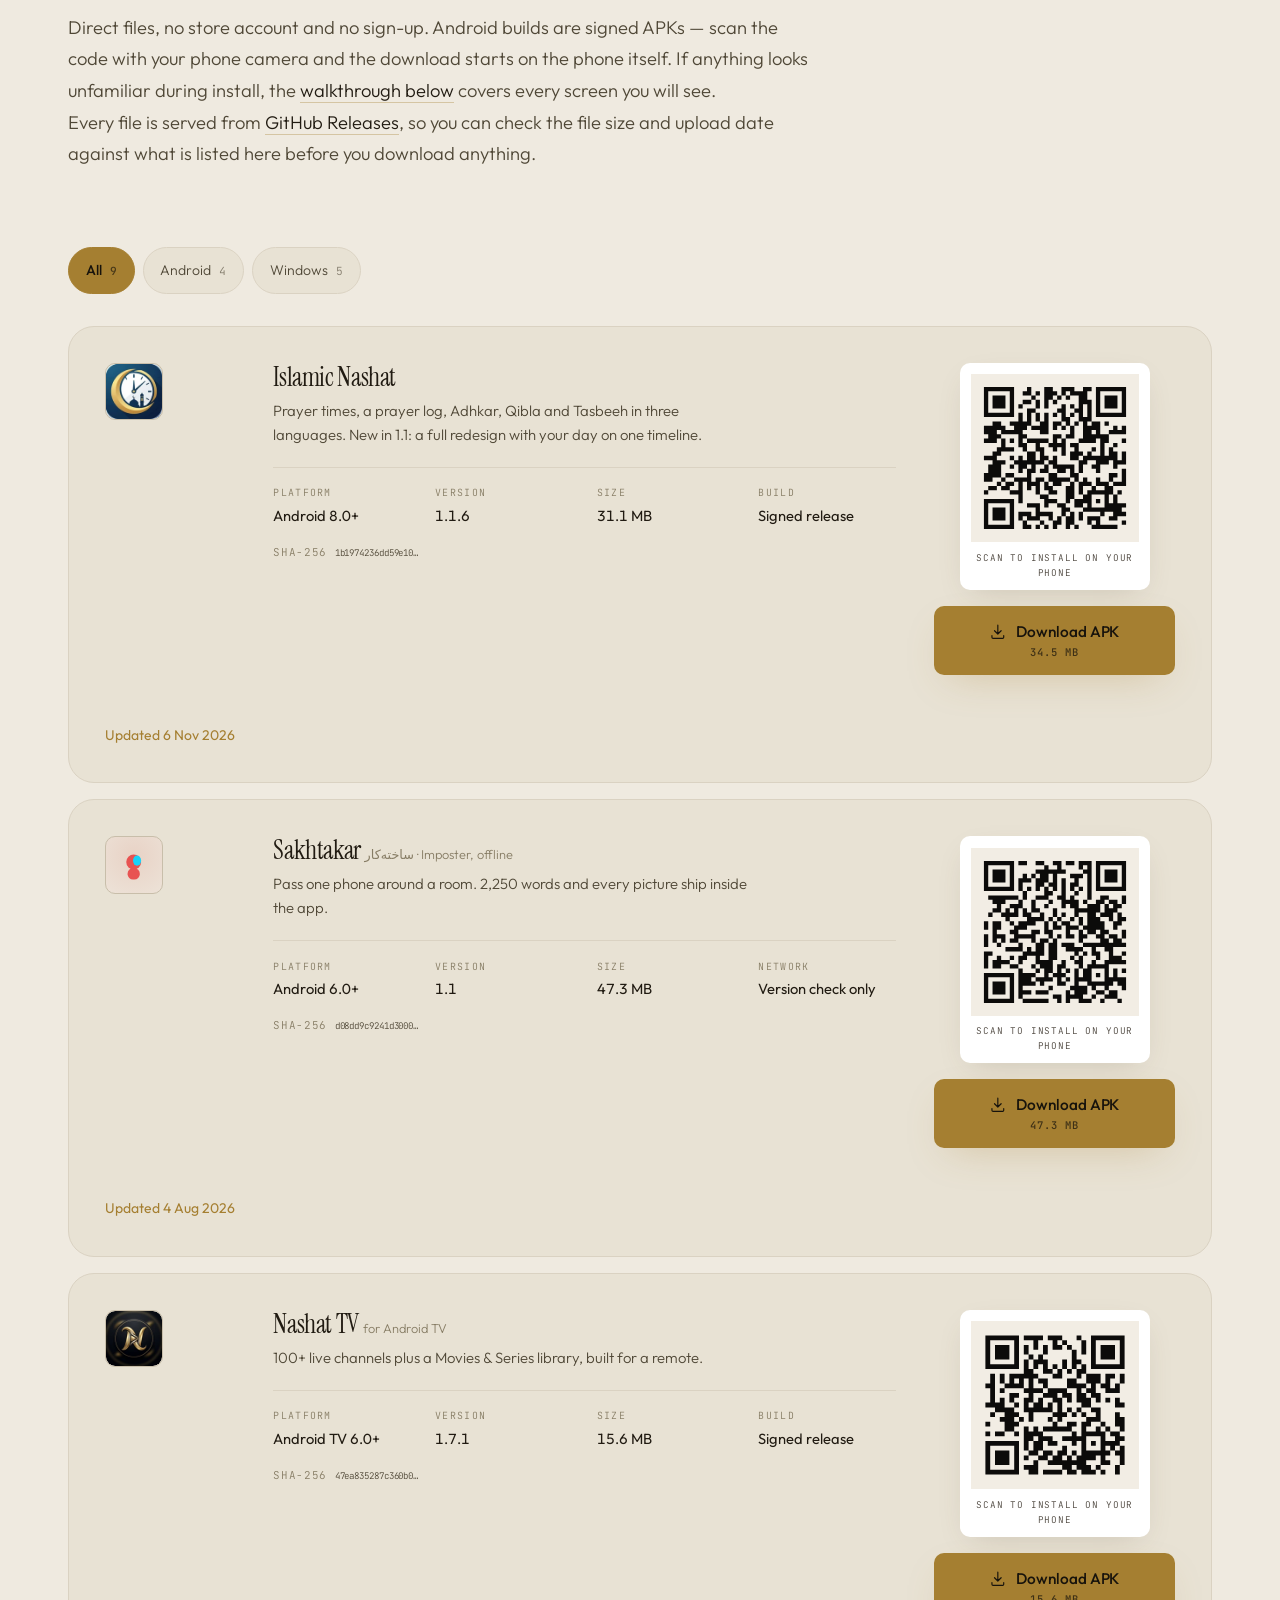
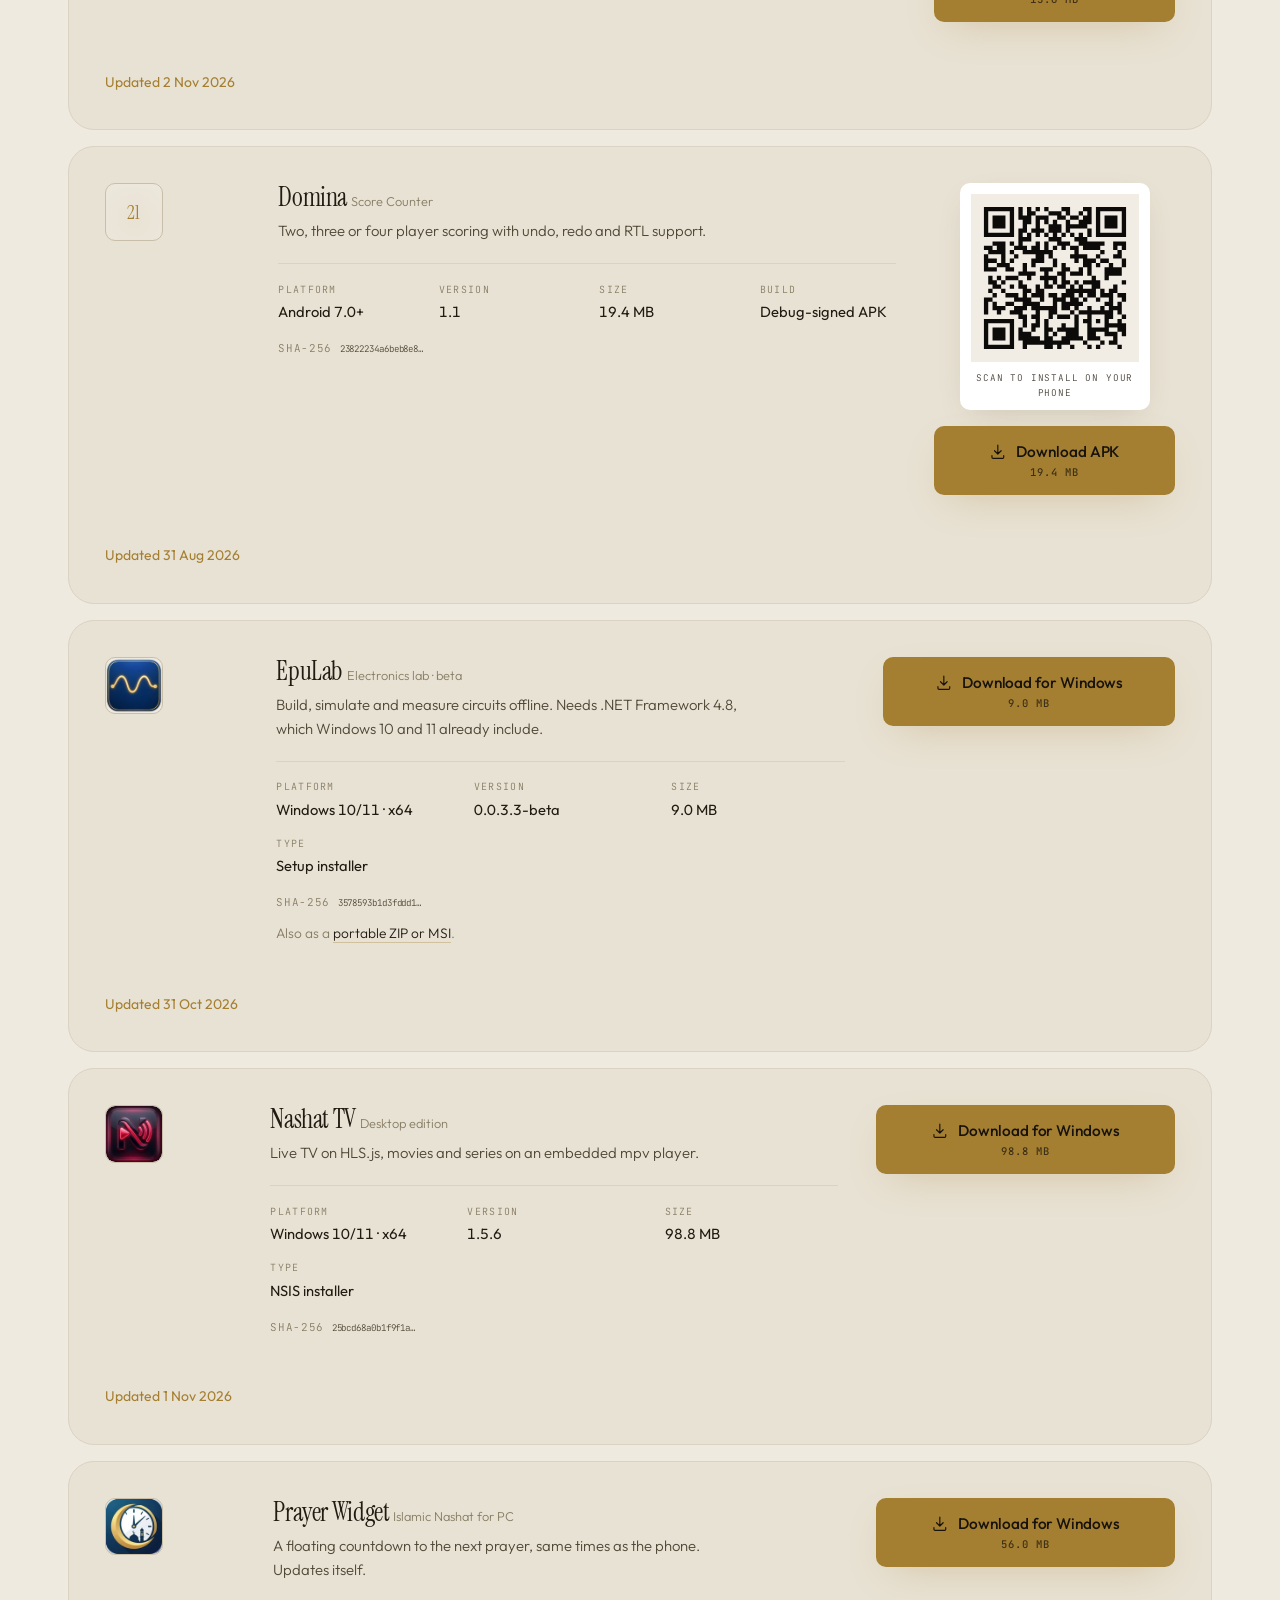
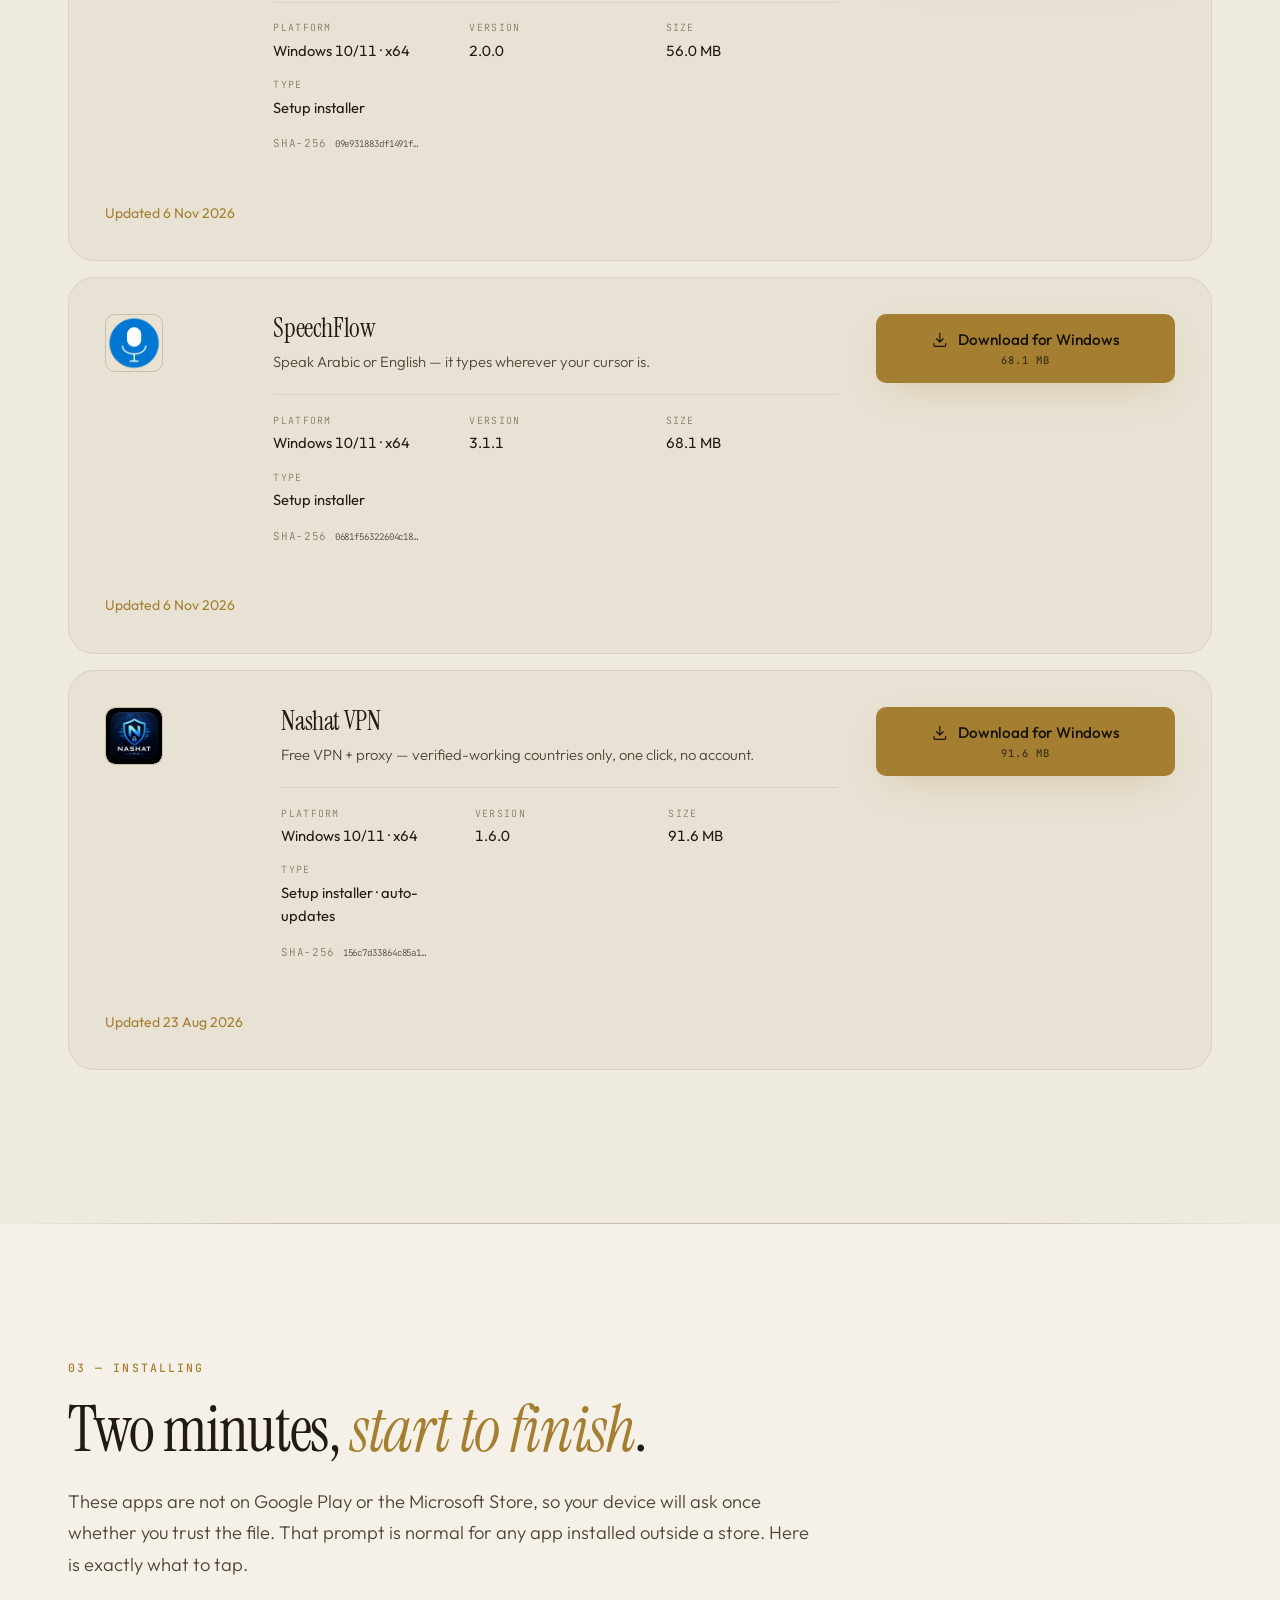
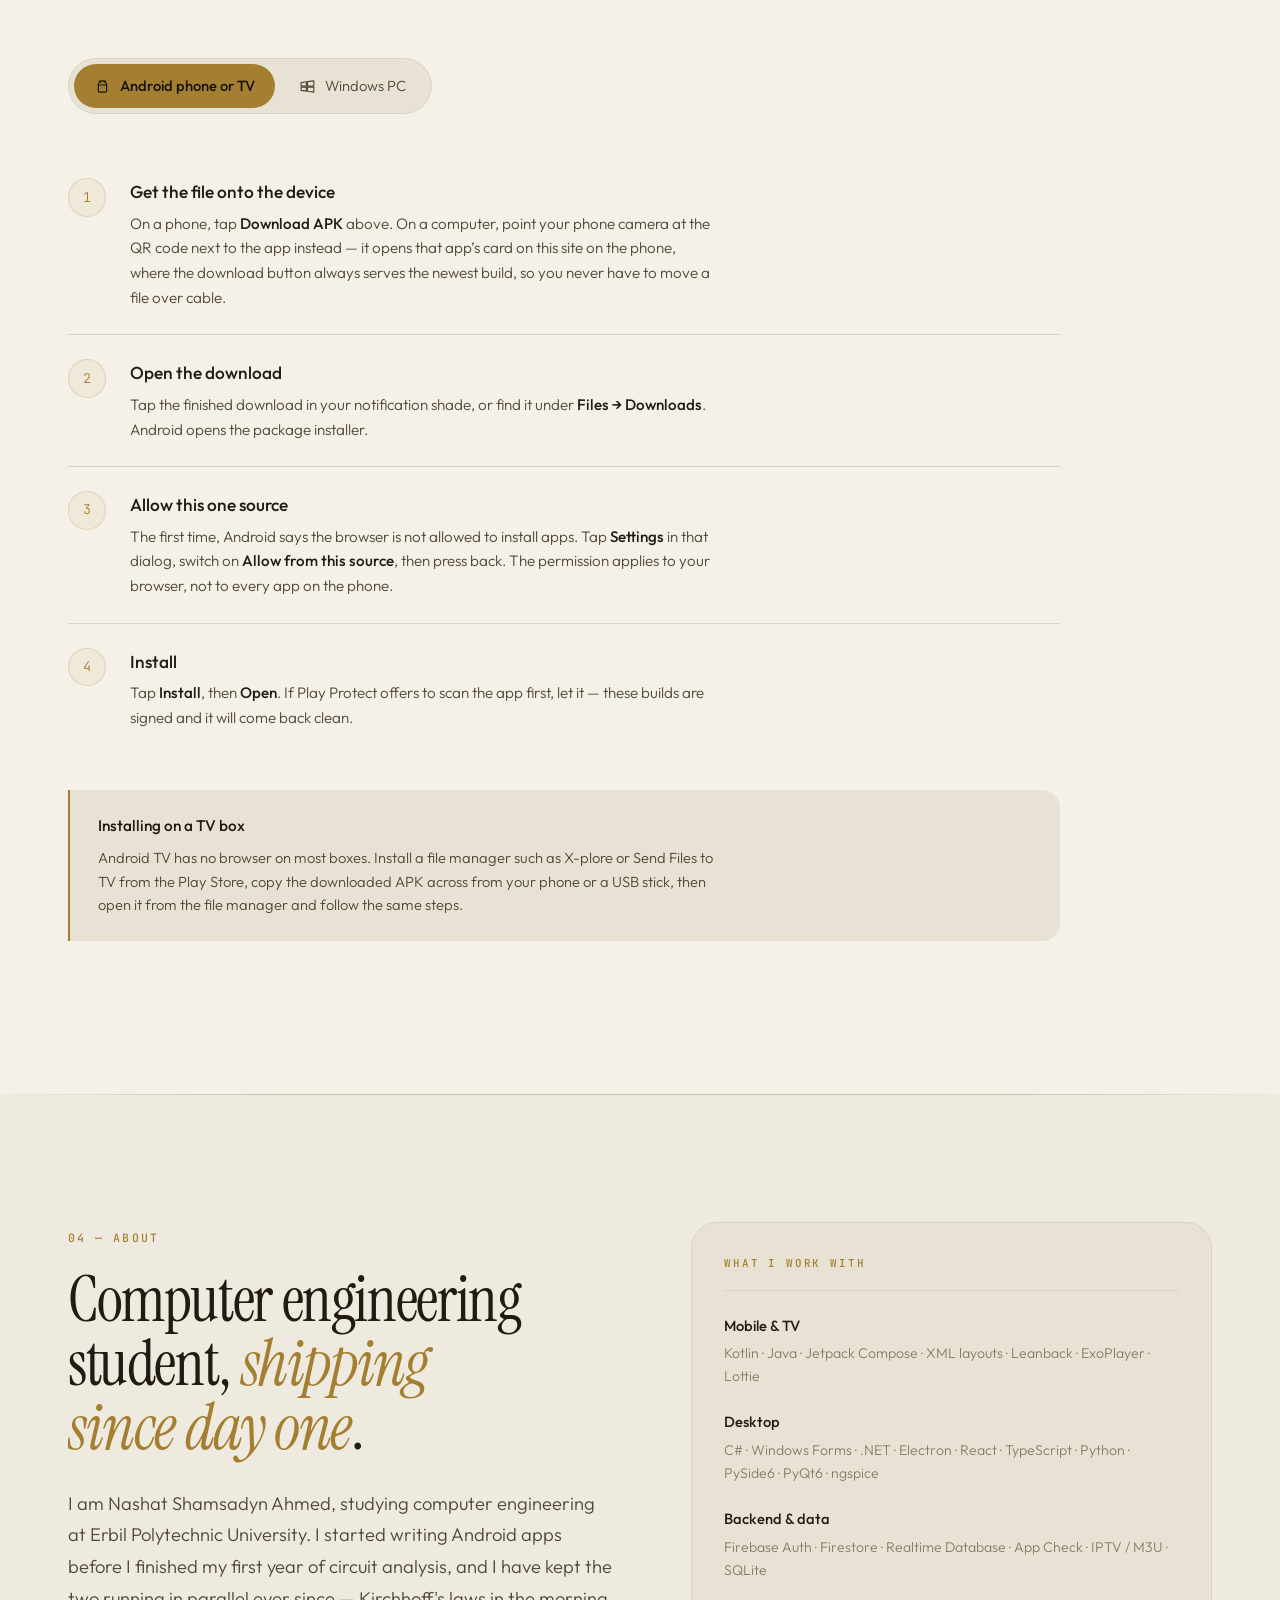
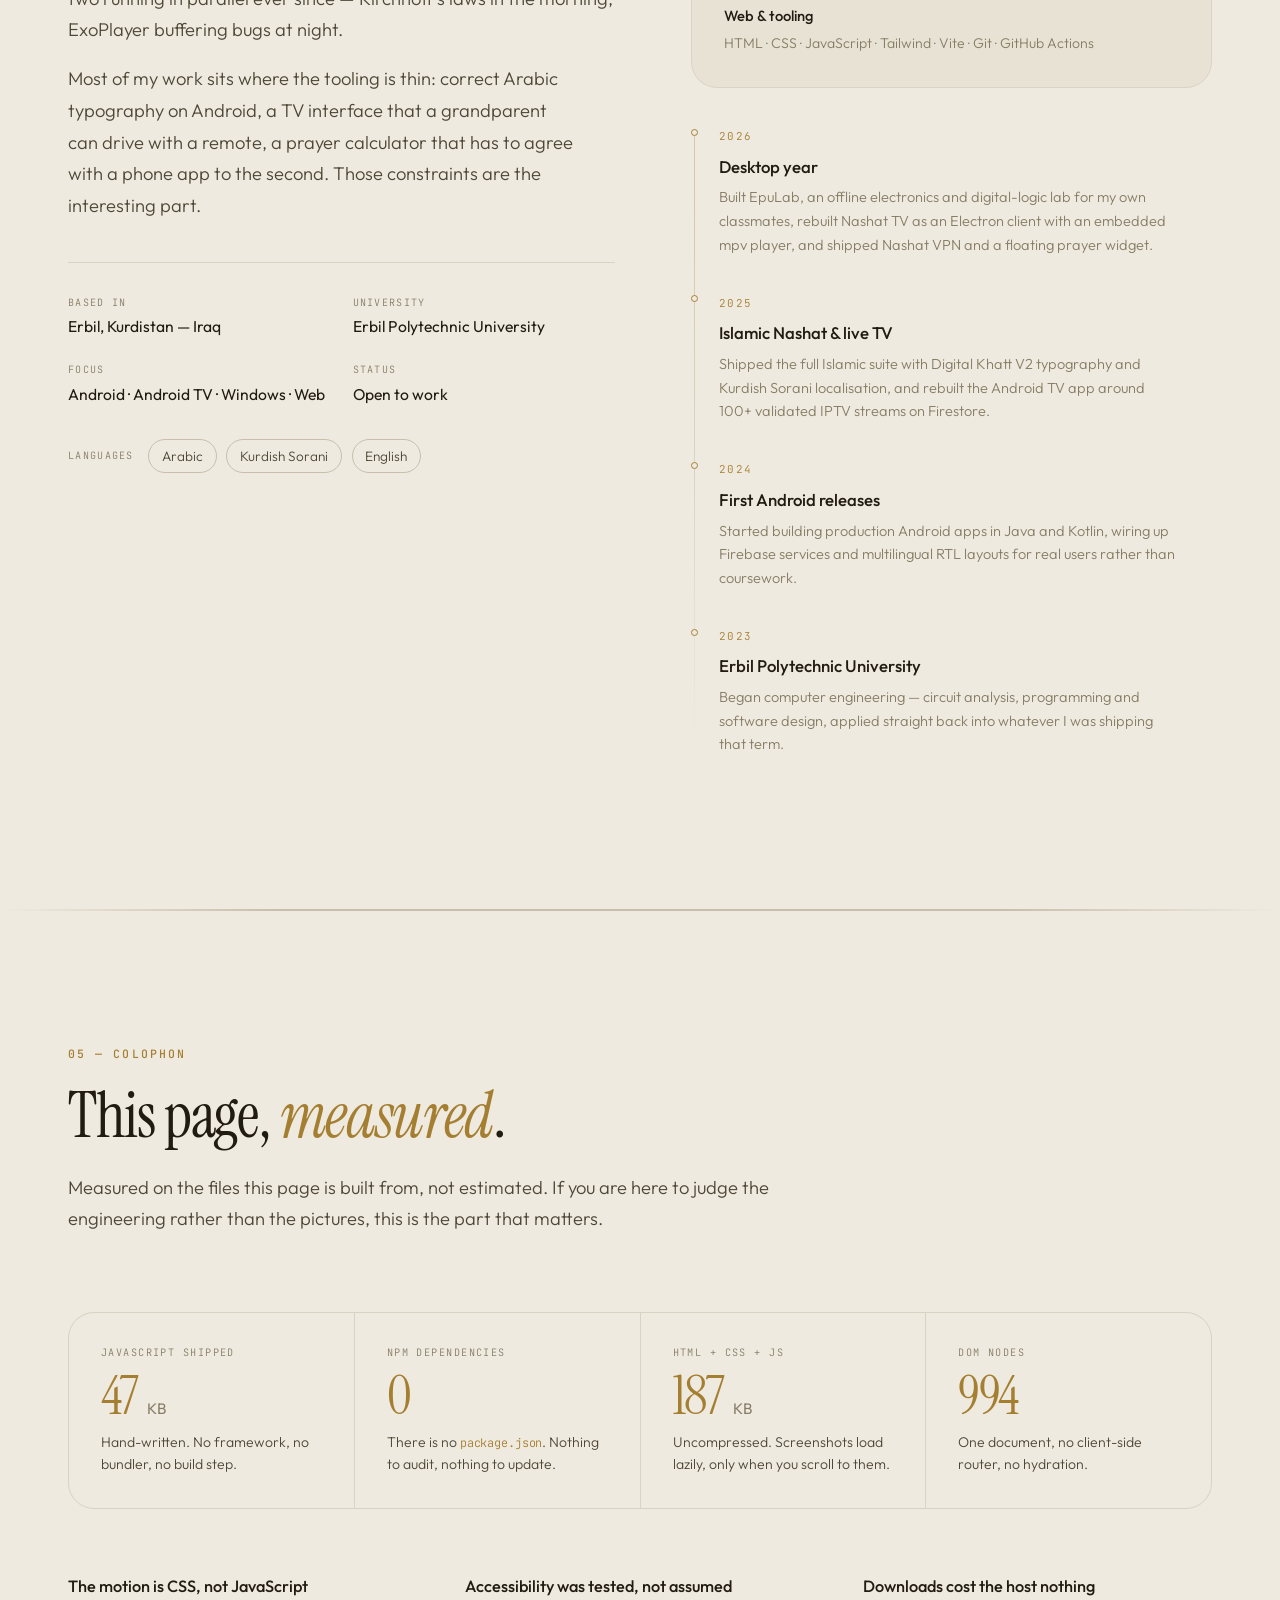
==== commit c81521f0: "Real screenshots for the Prayer Widget and SpeechFlow; every app in the updates feed Co-Authored-By:" ====
--- a/index.html
+++ b/index.html
@@ -530,7 +530,8 @@
       <article class="work-row" data-anim="up">
         <div class="work-visual">
           <div class="shot shot-widget">
-            <div class="shot-fallback shot-fallback--always" aria-hidden="true">
+            <img src="assets/widget.webp" width="1000" height="750" alt="The prayer widget open on today's times in Arabic, beside its one-line bar in Kurdish, English and Arabic" loading="lazy" onerror="this.remove()">
+            <div class="shot-fallback" aria-hidden="true">
               <span class="widget-demo">
                 <span class="widget-time">12:17</span>
                 <span class="widget-div"></span>
@@ -568,7 +569,8 @@
       <article class="work-row" data-anim="up">
         <div class="work-visual">
           <div class="shot shot-speech">
-            <div class="shot-fallback shot-fallback--always" aria-hidden="true">
+            <img src="assets/speechflow.webp" width="1000" height="750" alt="The SpeechFlow bar listening for Arabic speech" loading="lazy" onerror="this.remove()">
+            <div class="shot-fallback" aria-hidden="true">
               <span class="wave" role="presentation">
                 <i></i><i></i><i></i><i></i><i></i><i></i><i></i><i></i><i></i><i></i>
               </span>
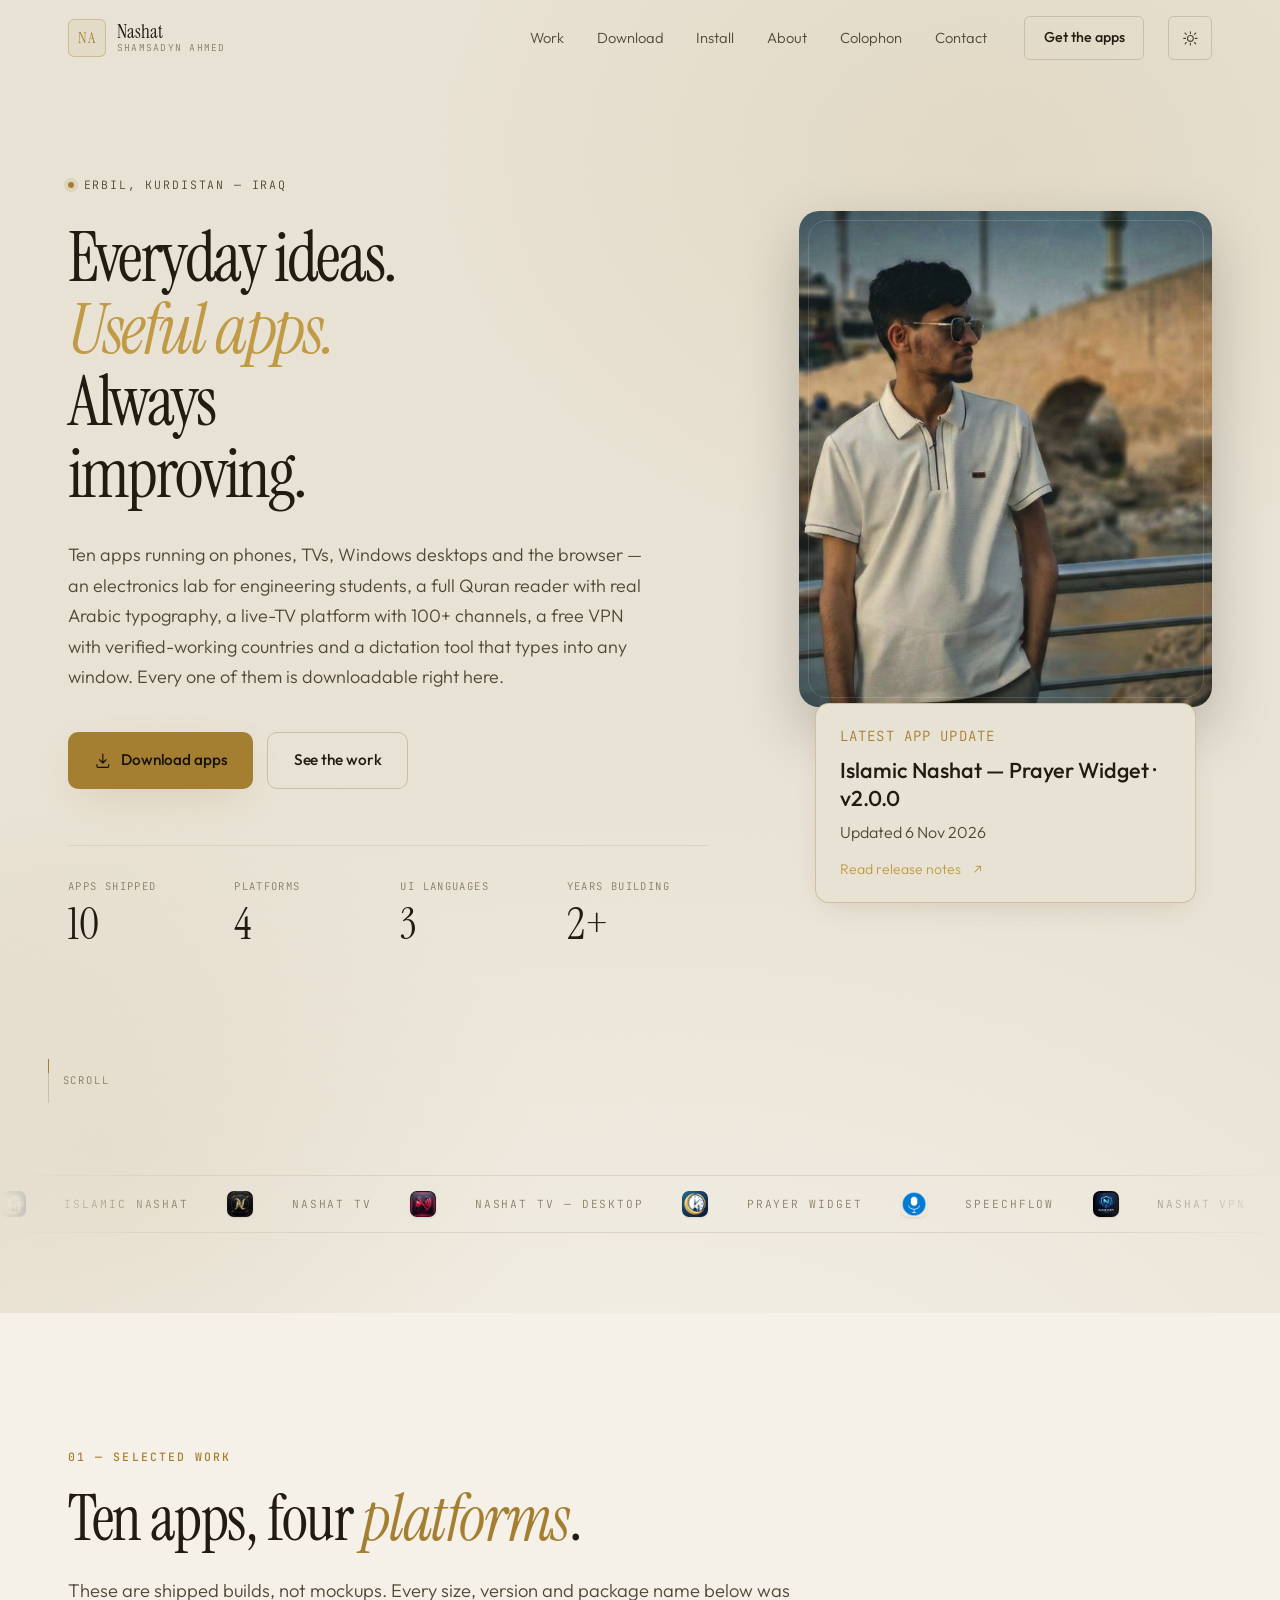
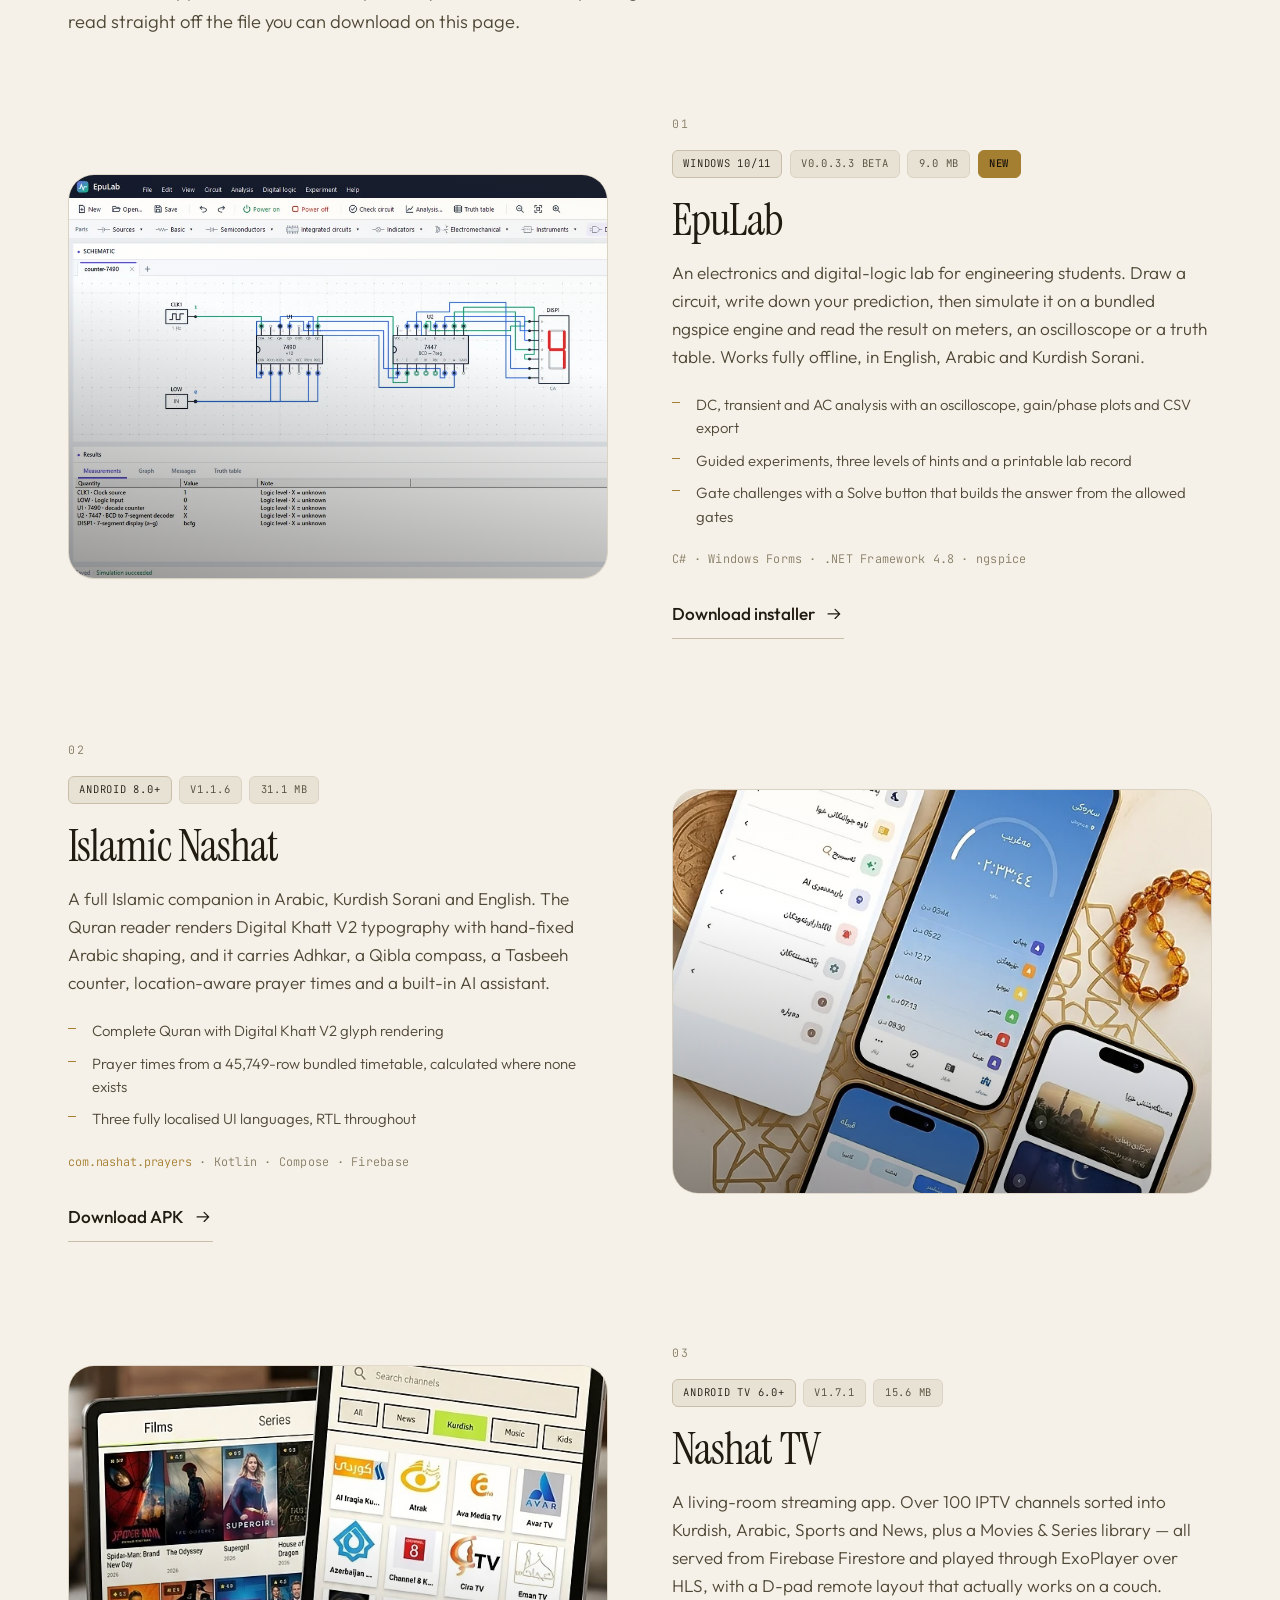
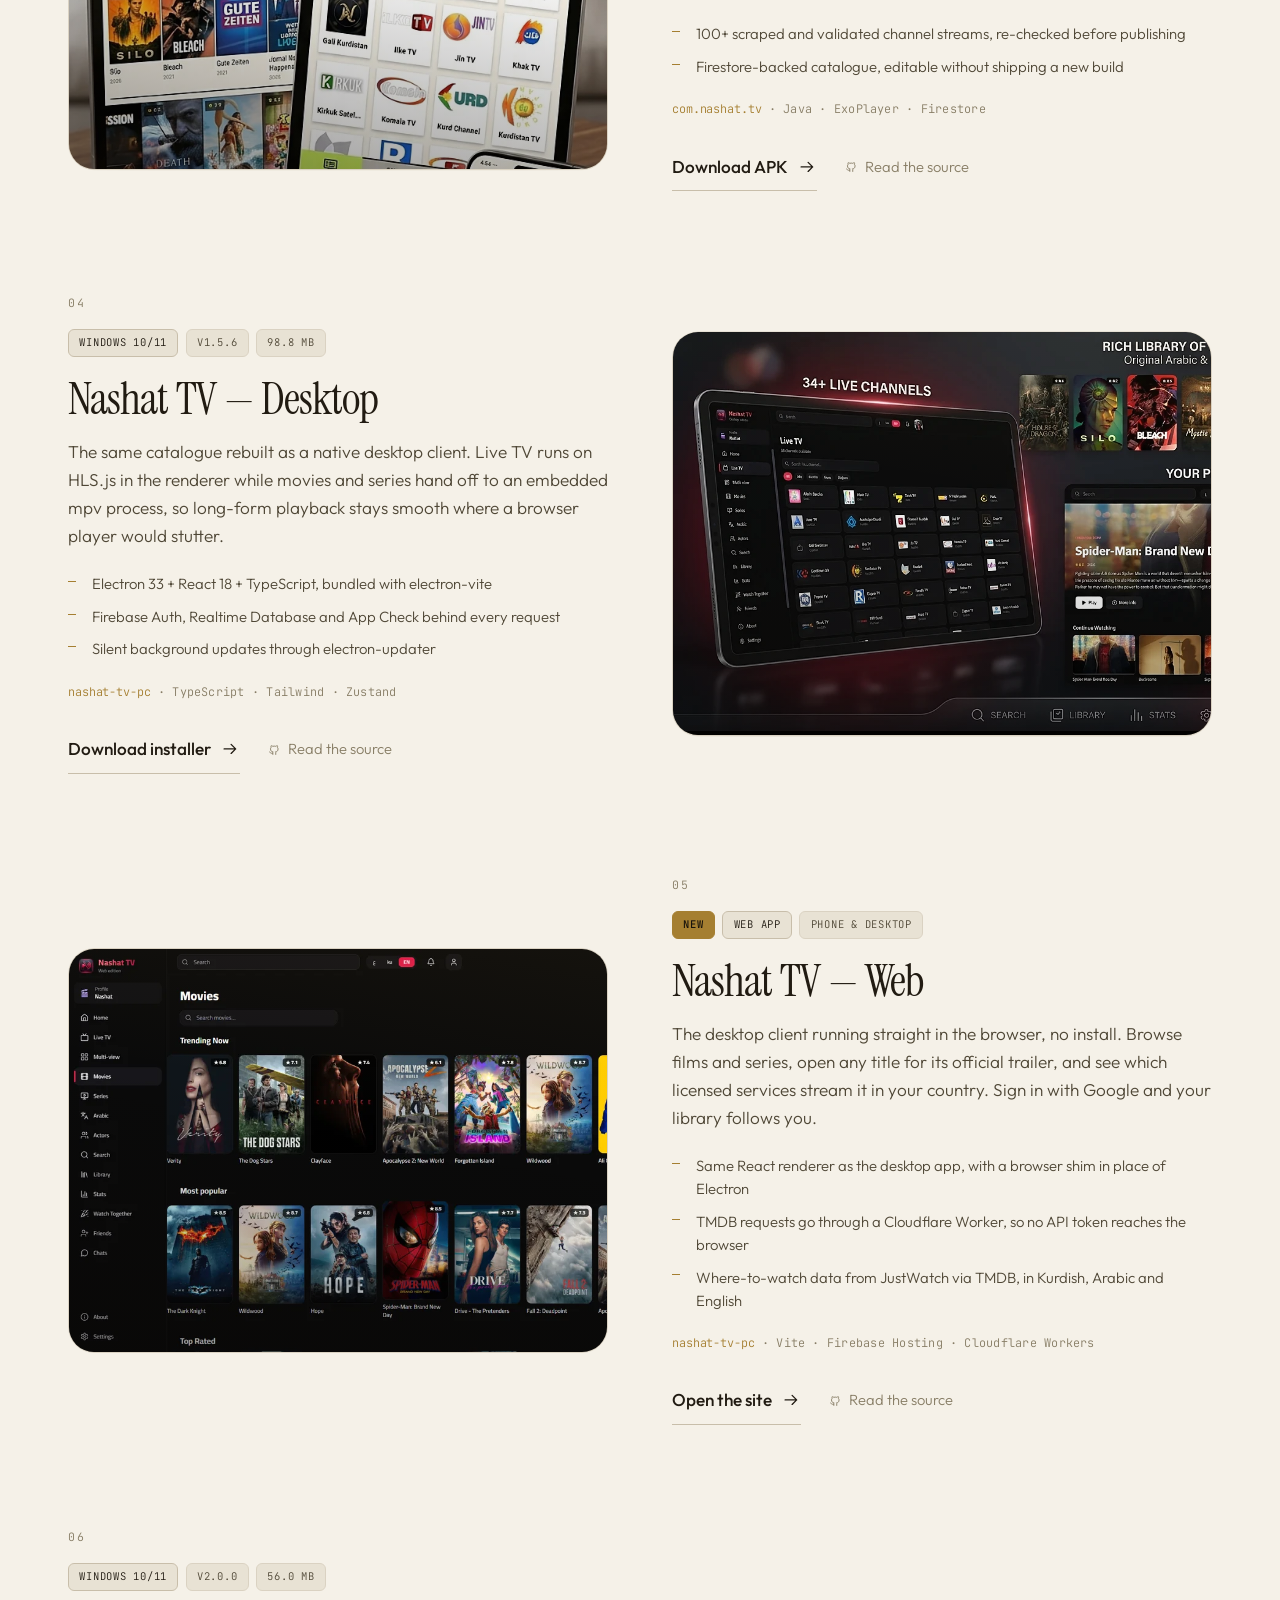
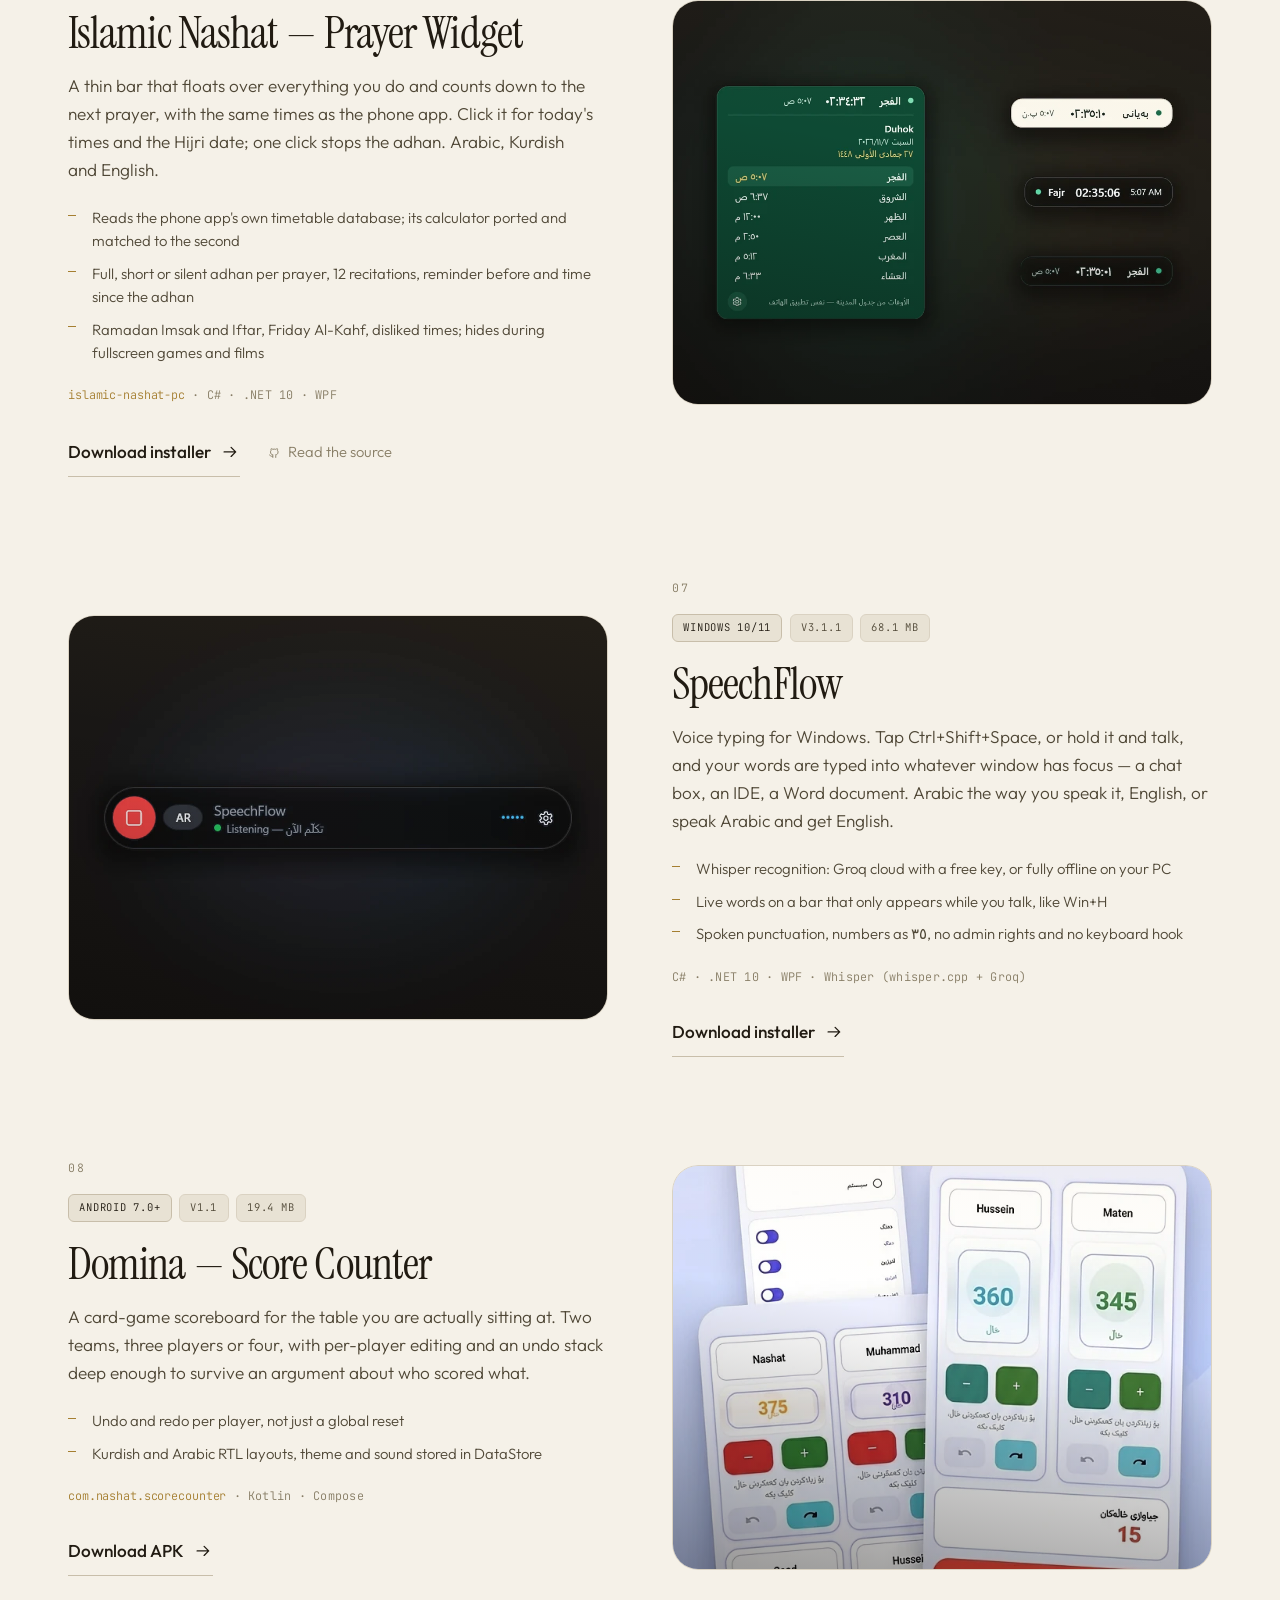
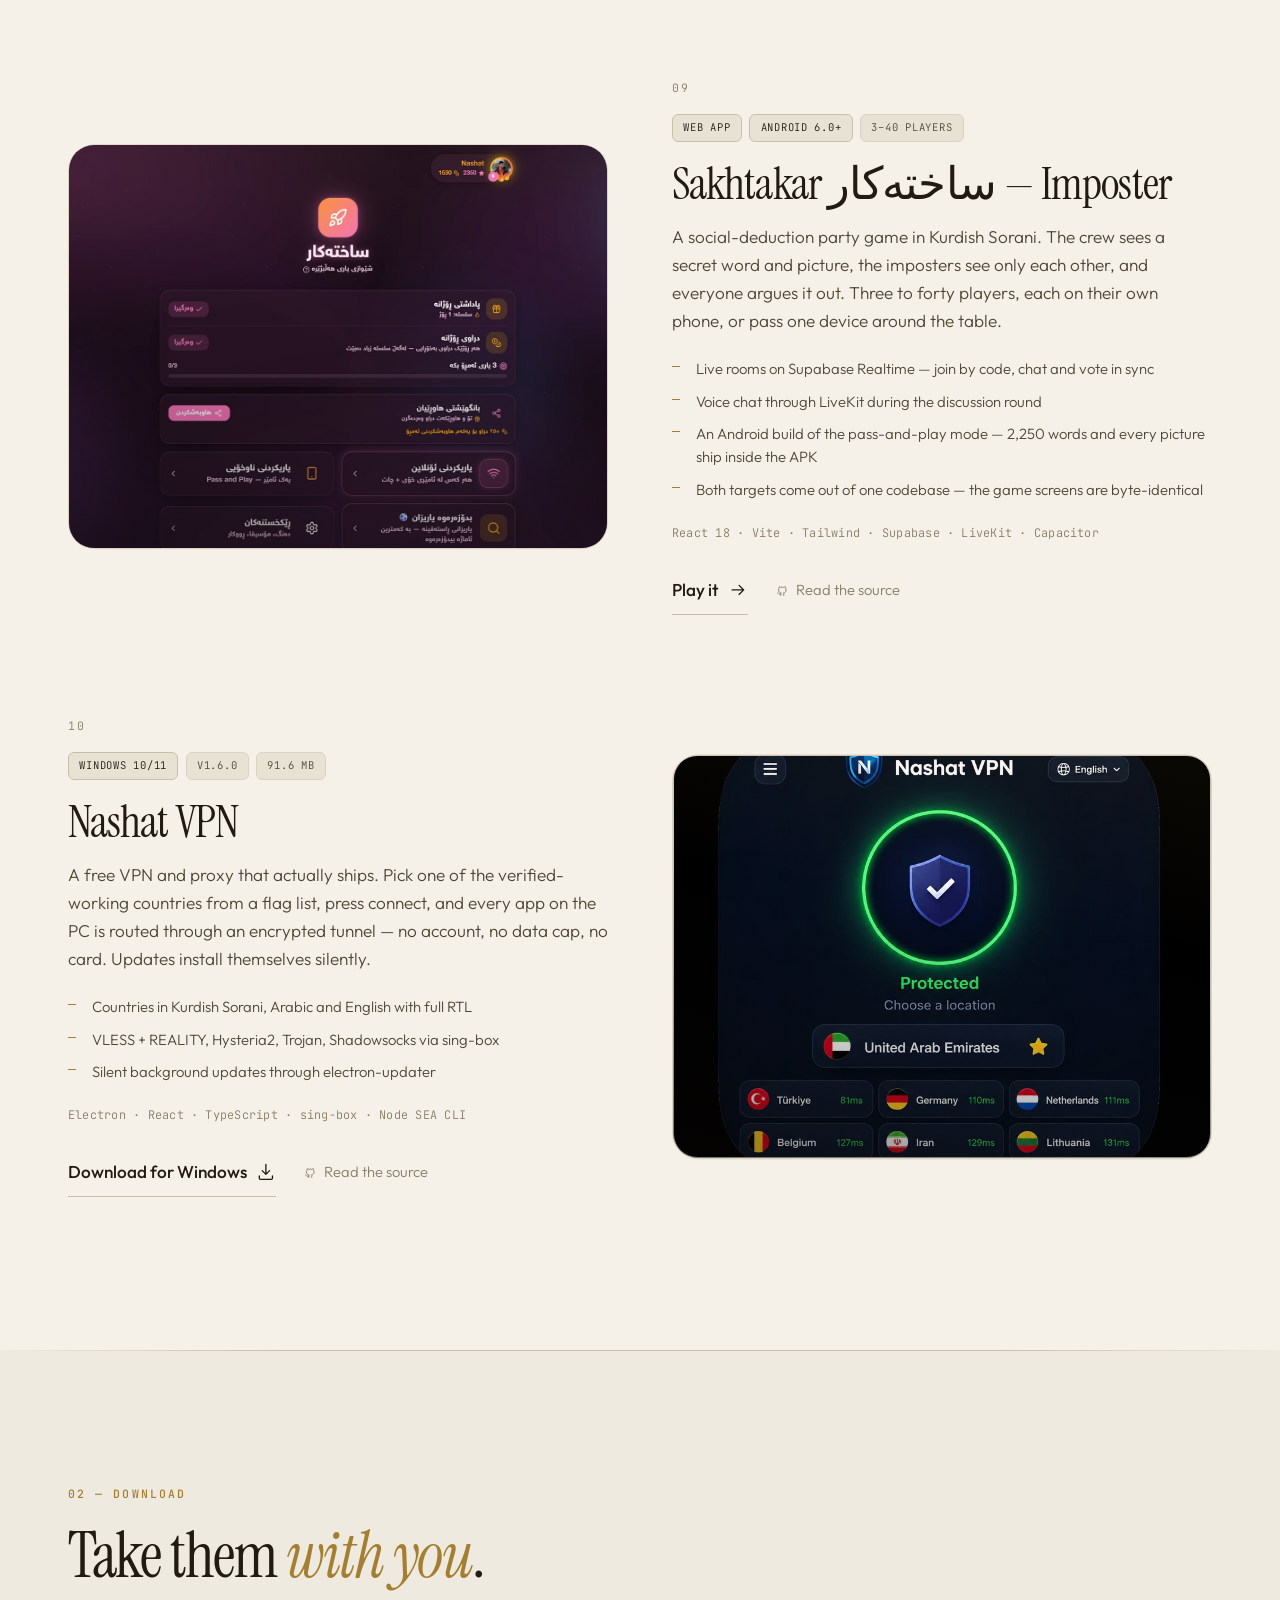
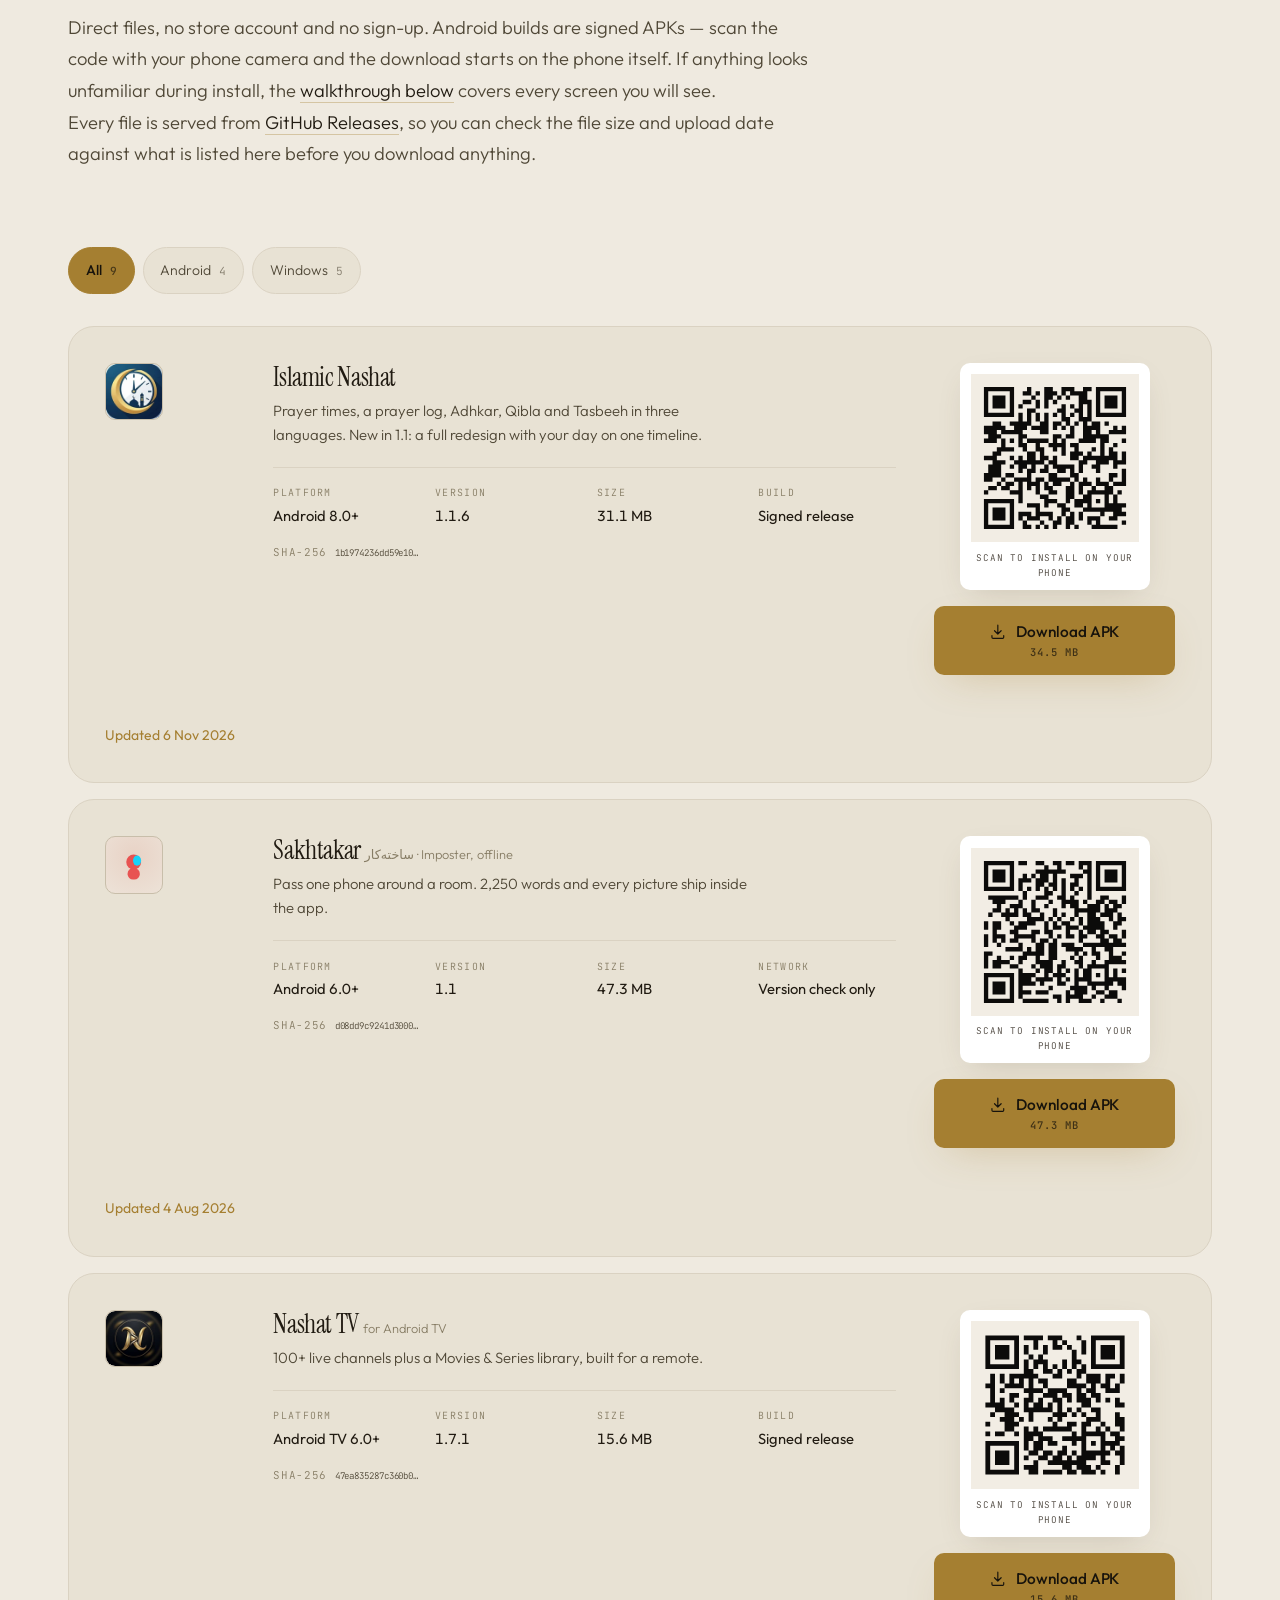
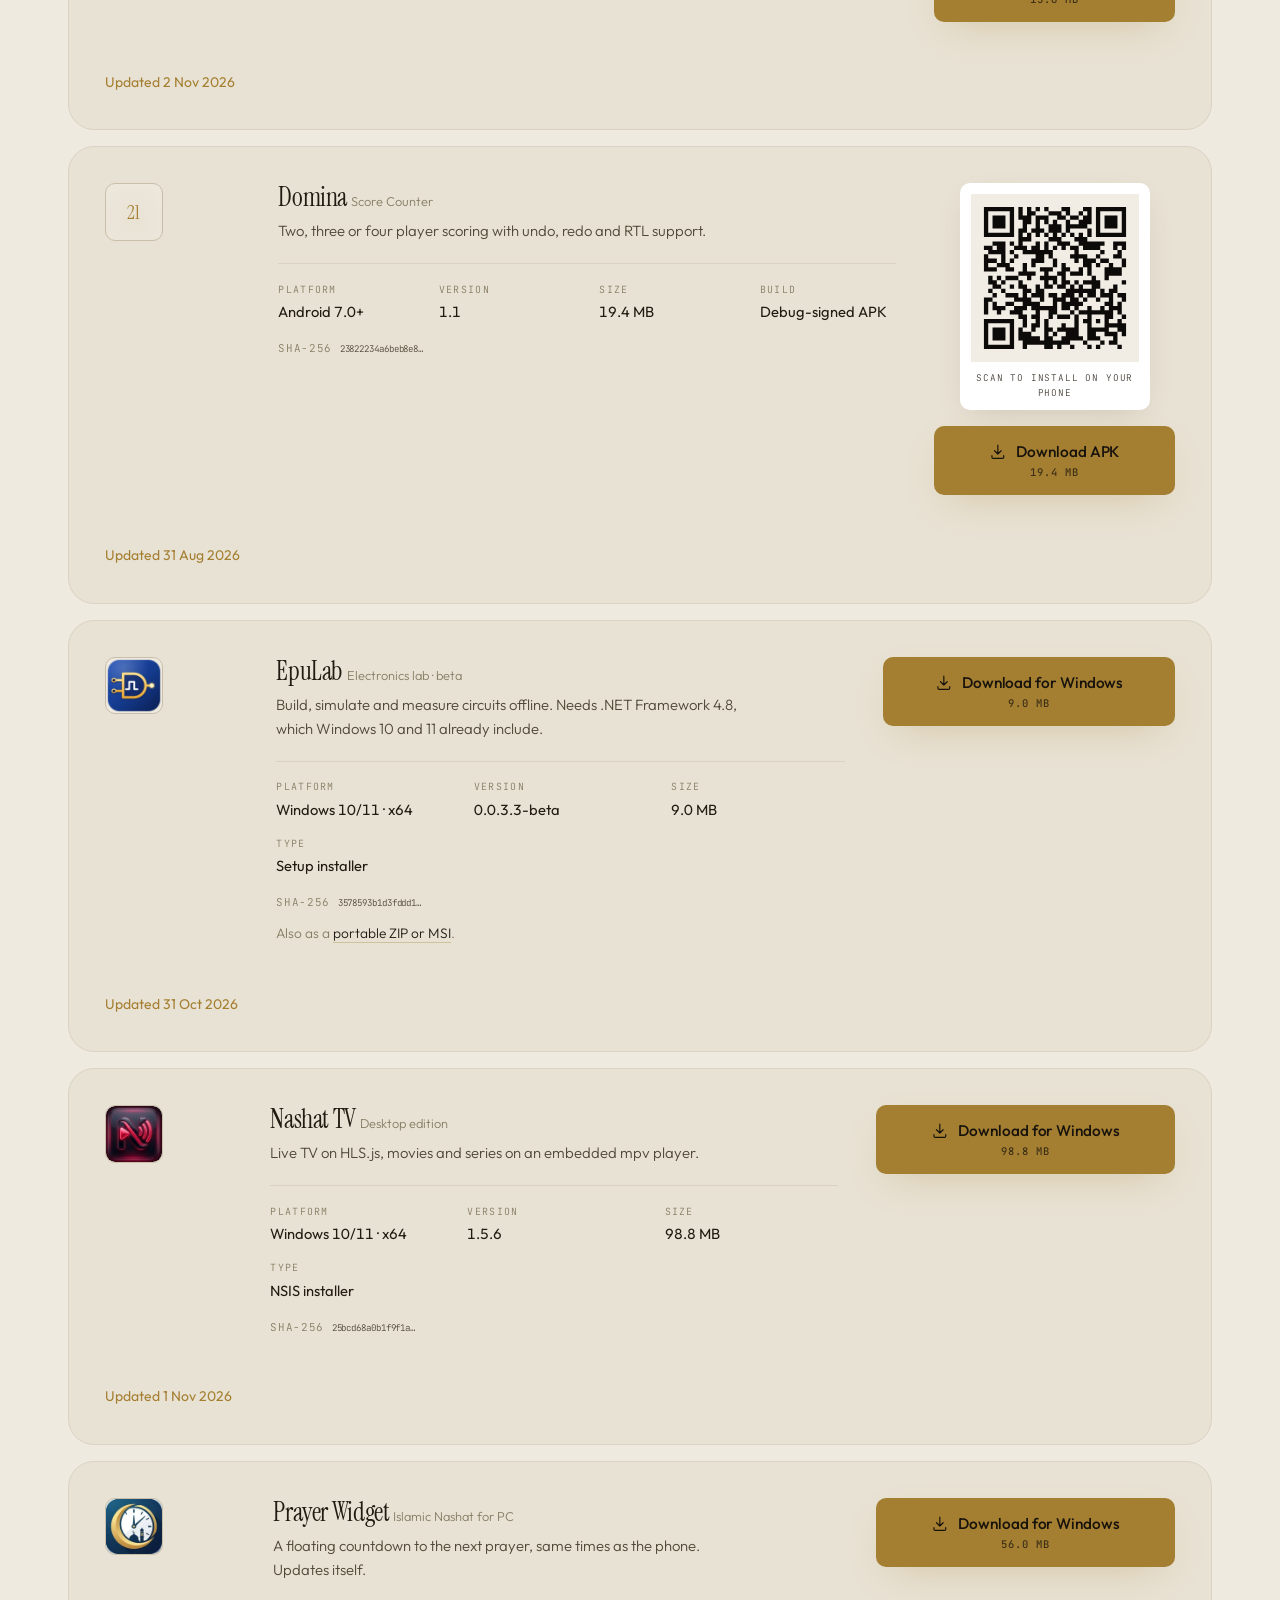
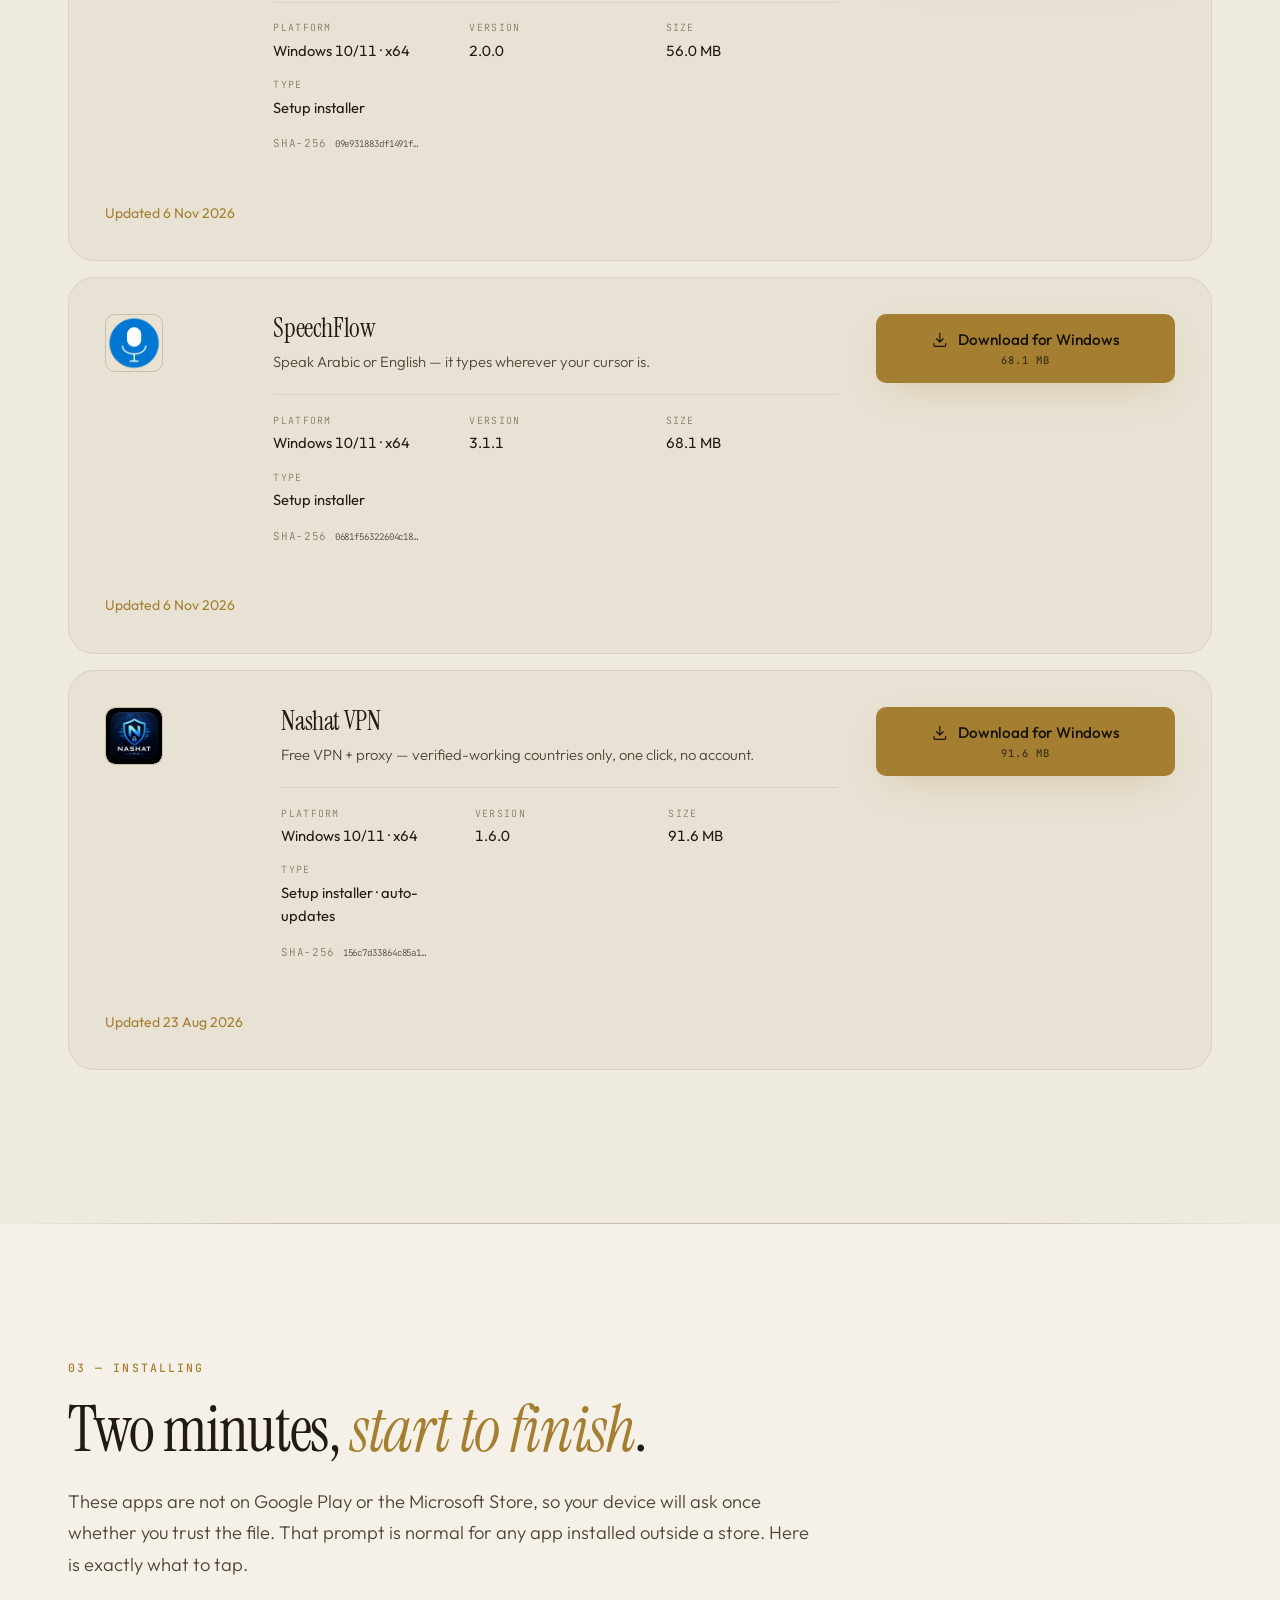
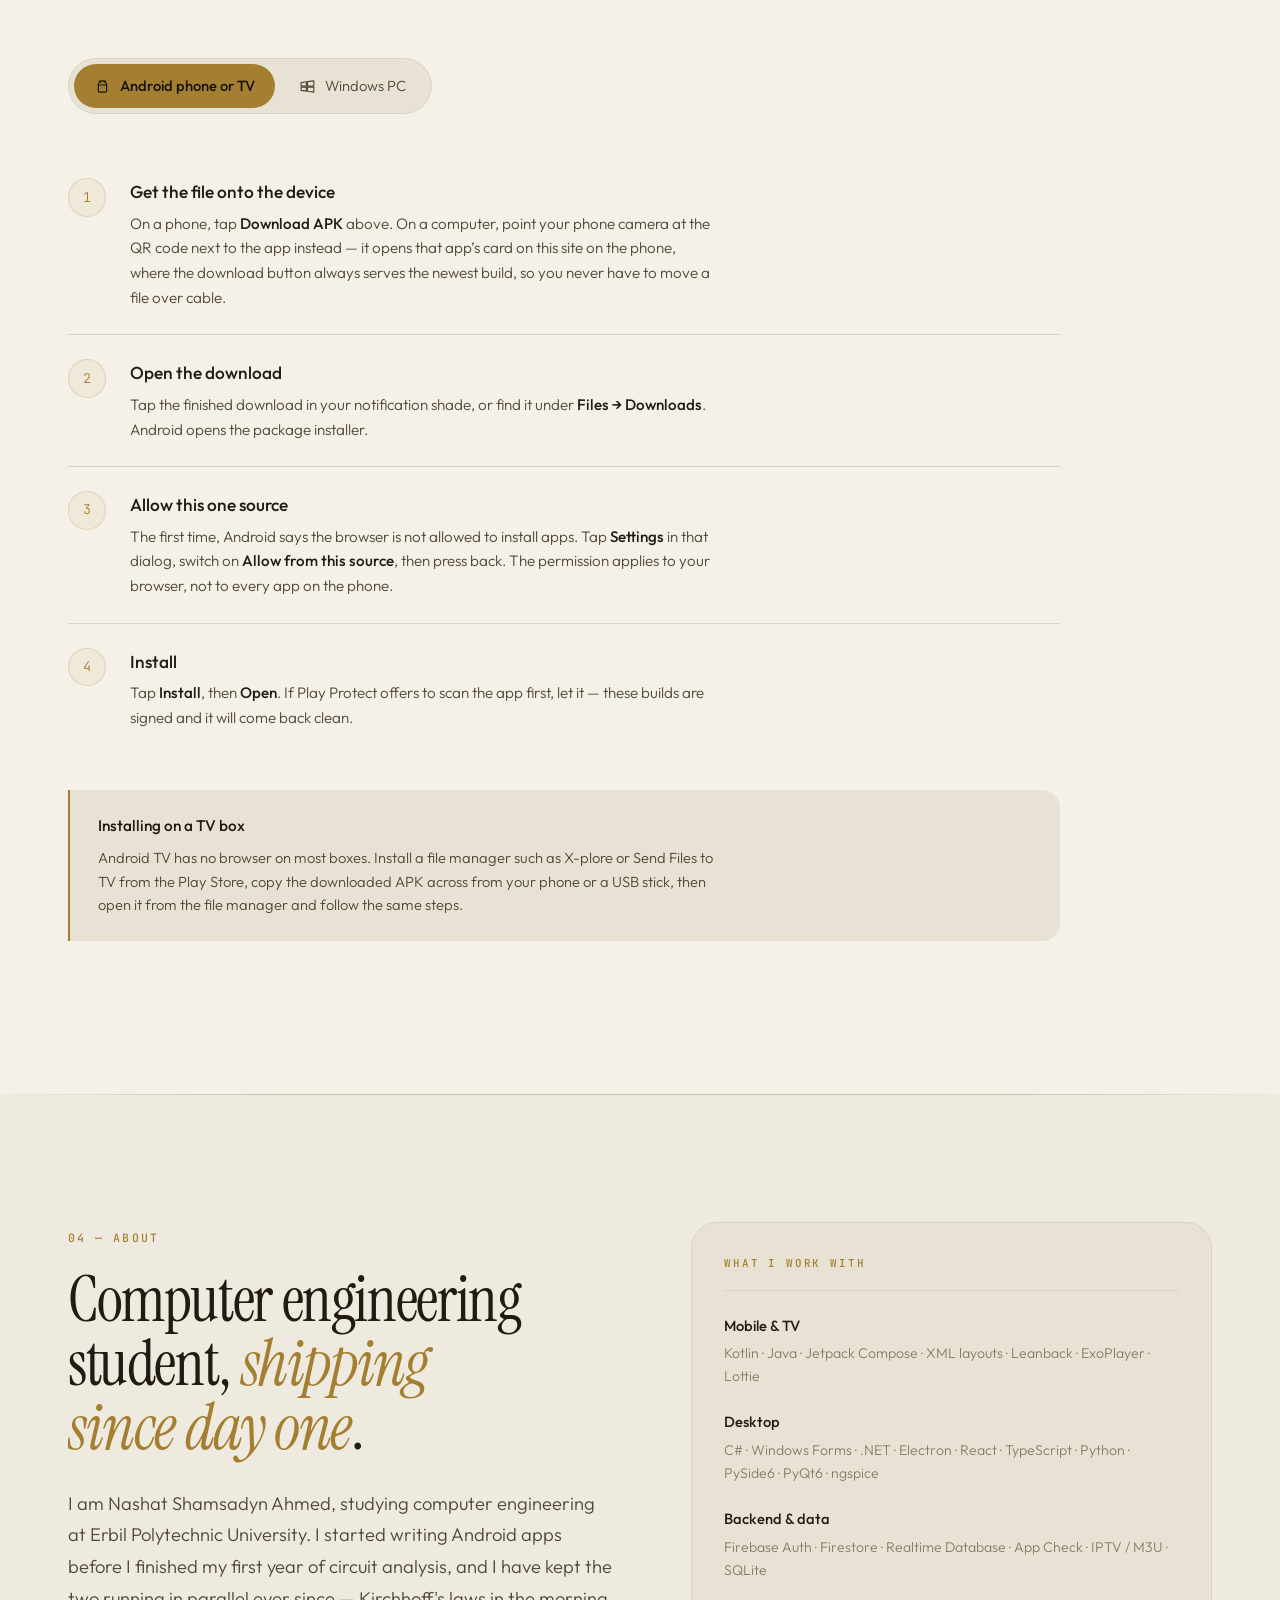
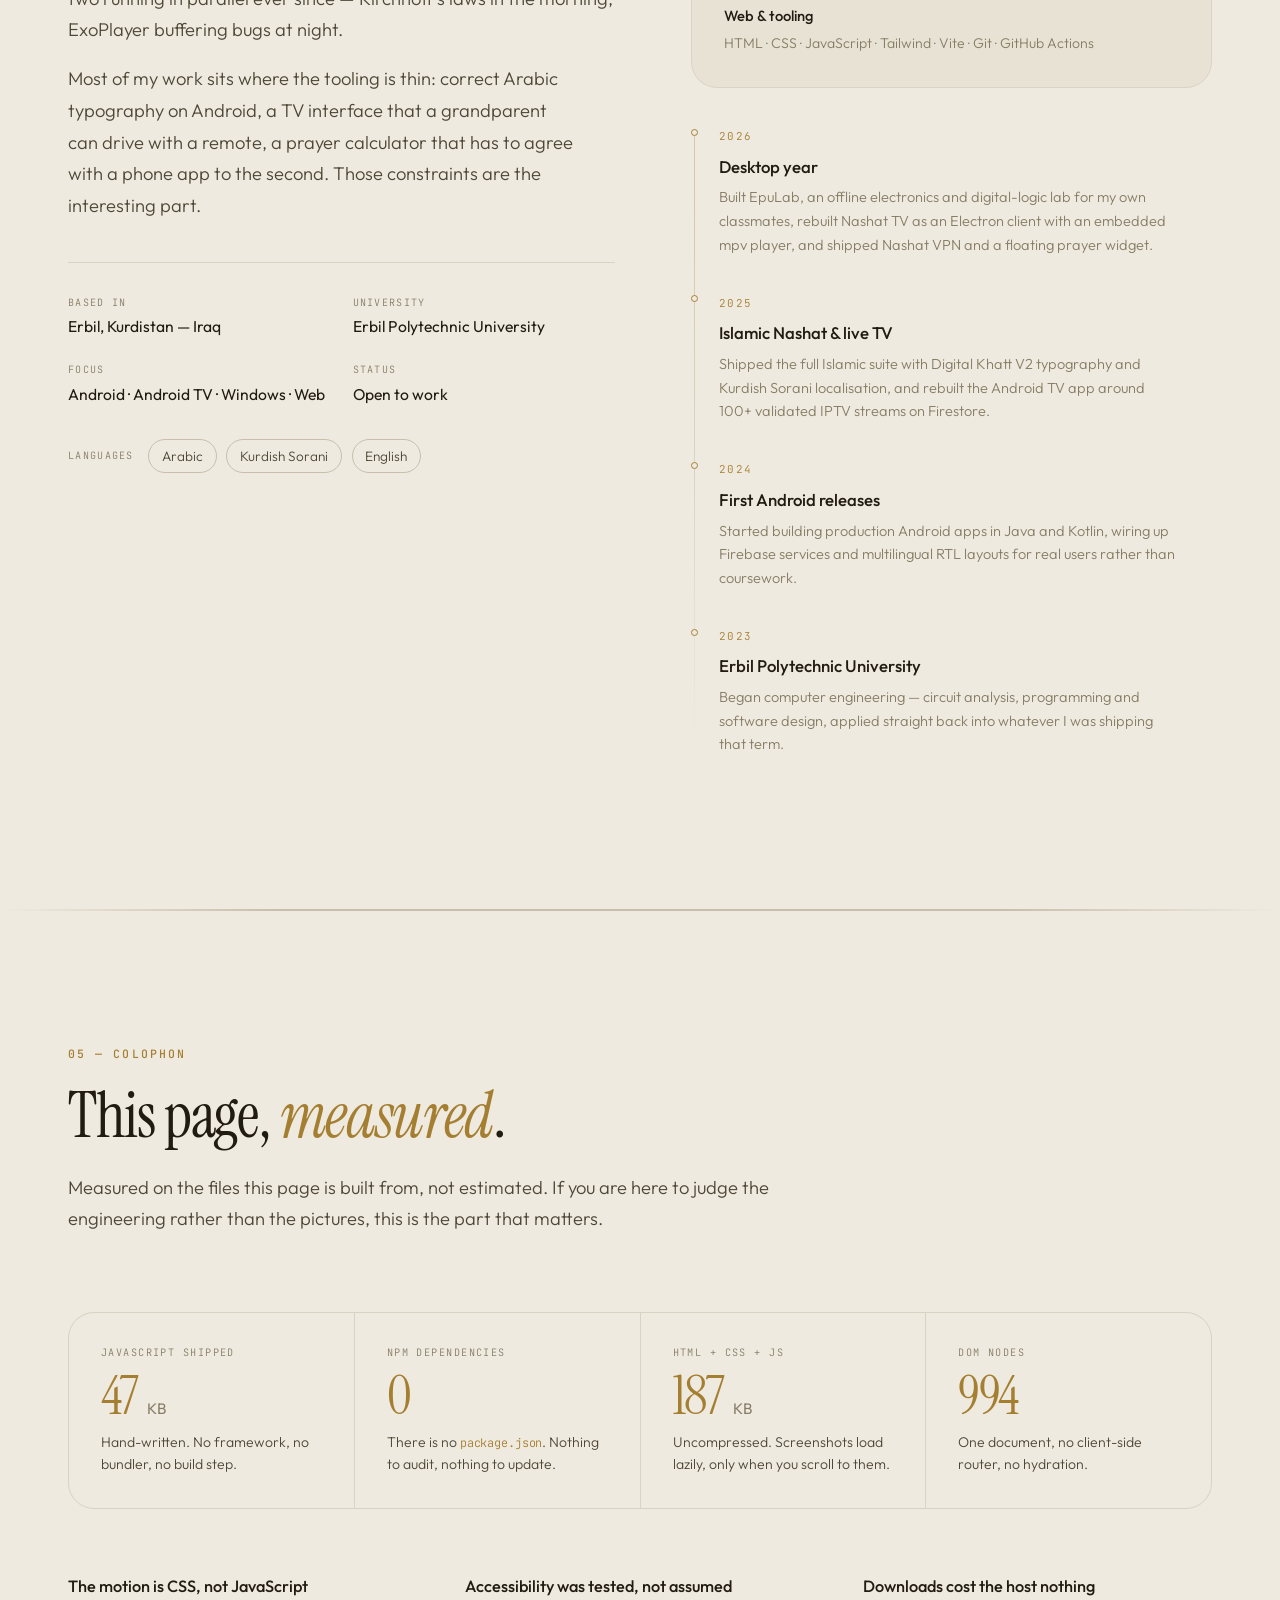
==== commit 3a40499b: "New EpuLab logo" ====
--- a/index.html
+++ b/index.html
@@ -330,7 +330,7 @@
         <img src="assets/icons/widget.webp" alt="" loading="lazy"><span>Prayer Widget</span>
         <img src="assets/icons/speechflow.webp" alt="" loading="lazy"><span>SpeechFlow</span>
         <img src="assets/icons/nashatvpn.webp" alt="" loading="lazy"><span>Nashat VPN</span>
-        <img src="assets/icons/epulab.webp" alt="" loading="lazy"><span>EpuLab</span>
+        <img src="assets/icons/epulab.webp?v=2" alt="" loading="lazy"><span>EpuLab</span>
       </div>
       <div class="marquee-group">
         <img src="assets/icons/islamic.webp" alt="" loading="lazy"><span>Islamic Nashat</span>
@@ -339,7 +339,7 @@
         <img src="assets/icons/widget.webp" alt="" loading="lazy"><span>Prayer Widget</span>
         <img src="assets/icons/speechflow.webp" alt="" loading="lazy"><span>SpeechFlow</span>
         <img src="assets/icons/nashatvpn.webp" alt="" loading="lazy"><span>Nashat VPN</span>
-        <img src="assets/icons/epulab.webp" alt="" loading="lazy"><span>EpuLab</span>
+        <img src="assets/icons/epulab.webp?v=2" alt="" loading="lazy"><span>EpuLab</span>
       </div>
     </div>
   </div>
@@ -850,7 +850,7 @@
 
       <!-- EpuLab -->
       <li class="dl-item" id="dl-epulab" data-plat="windows" data-epulab>
-        <div class="dl-mark dl-mark-epulab"><img src="assets/icons/epulab.webp" width="128" height="128" alt="EpuLab app icon" loading="lazy"></div>
+        <div class="dl-mark dl-mark-epulab"><img src="assets/icons/epulab.webp?v=2" width="128" height="128" alt="EpuLab app icon" loading="lazy"></div>
         <div class="dl-info">
           <h3 class="dl-name">EpuLab <span class="dl-sub">Electronics lab · beta</span></h3>
           <p class="dl-note">Build, simulate and measure circuits offline. Needs .NET Framework 4.8, which Windows 10 and 11 already include.</p>
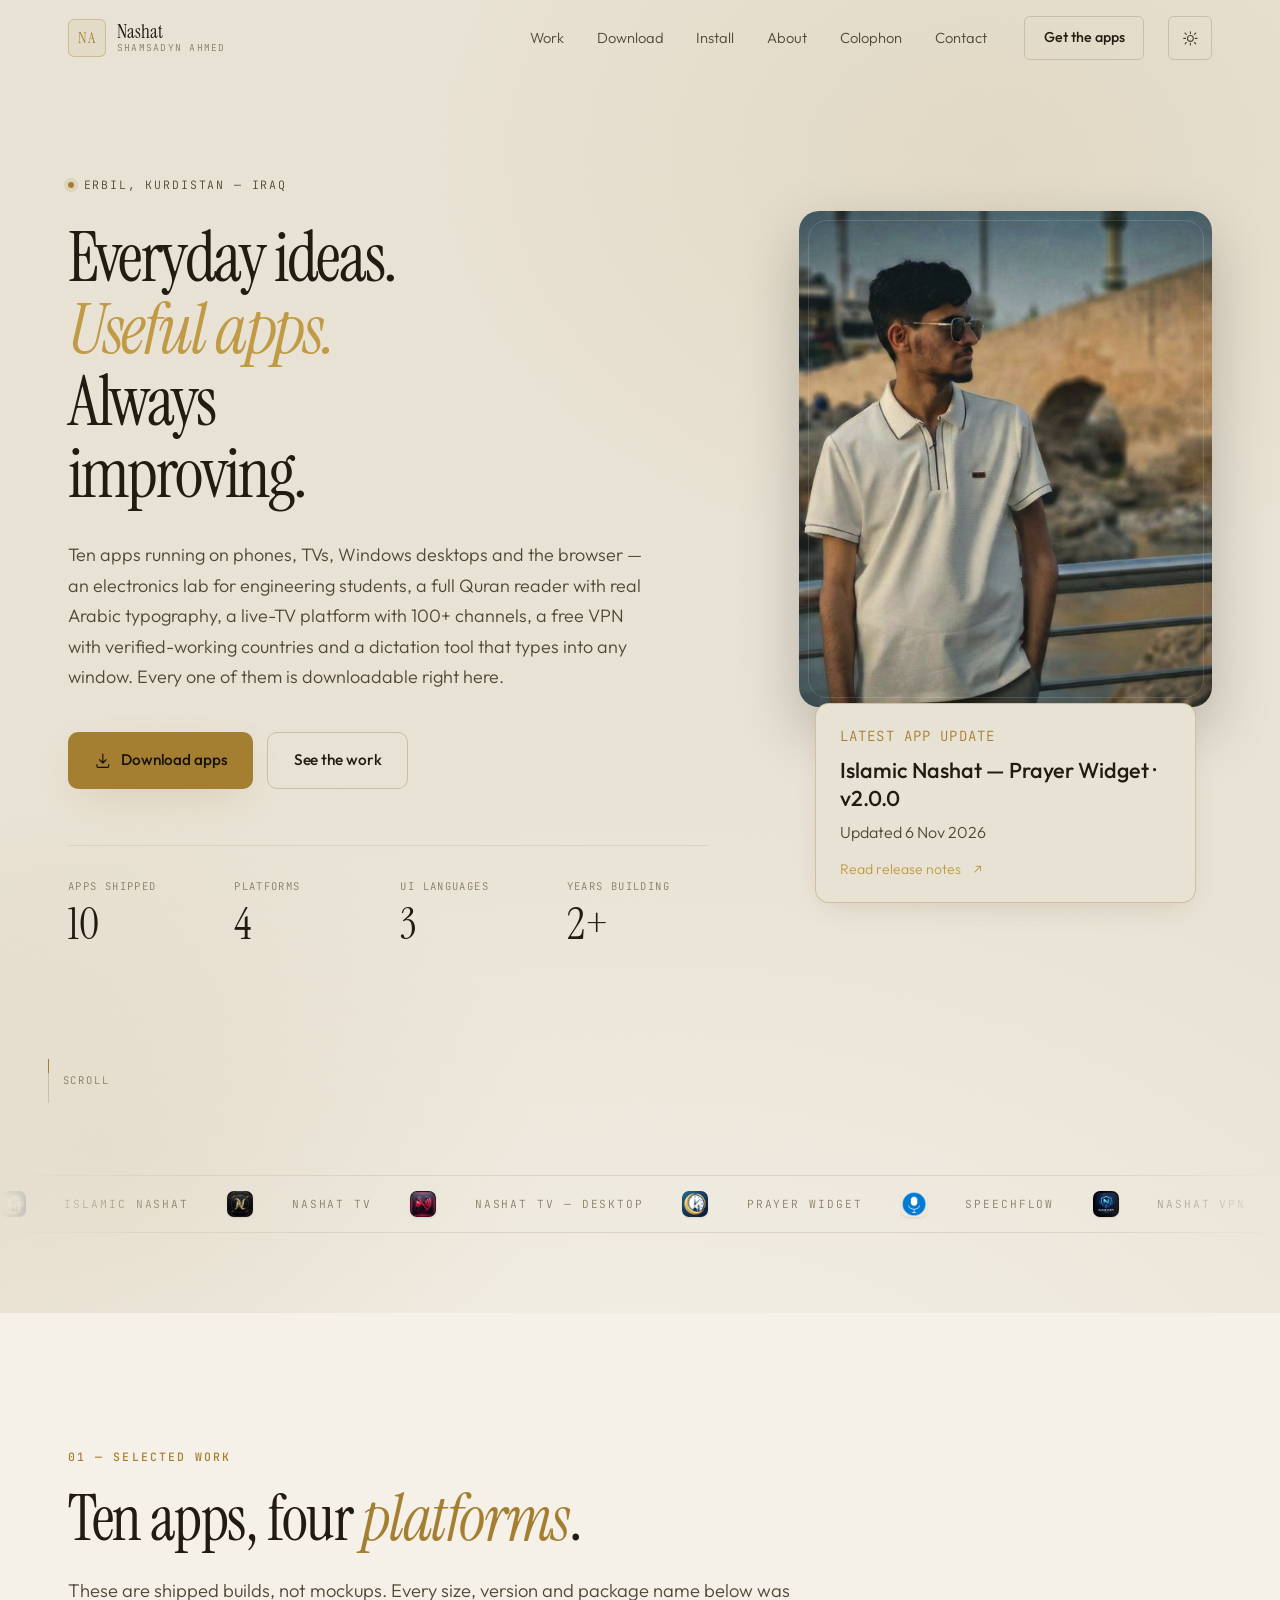
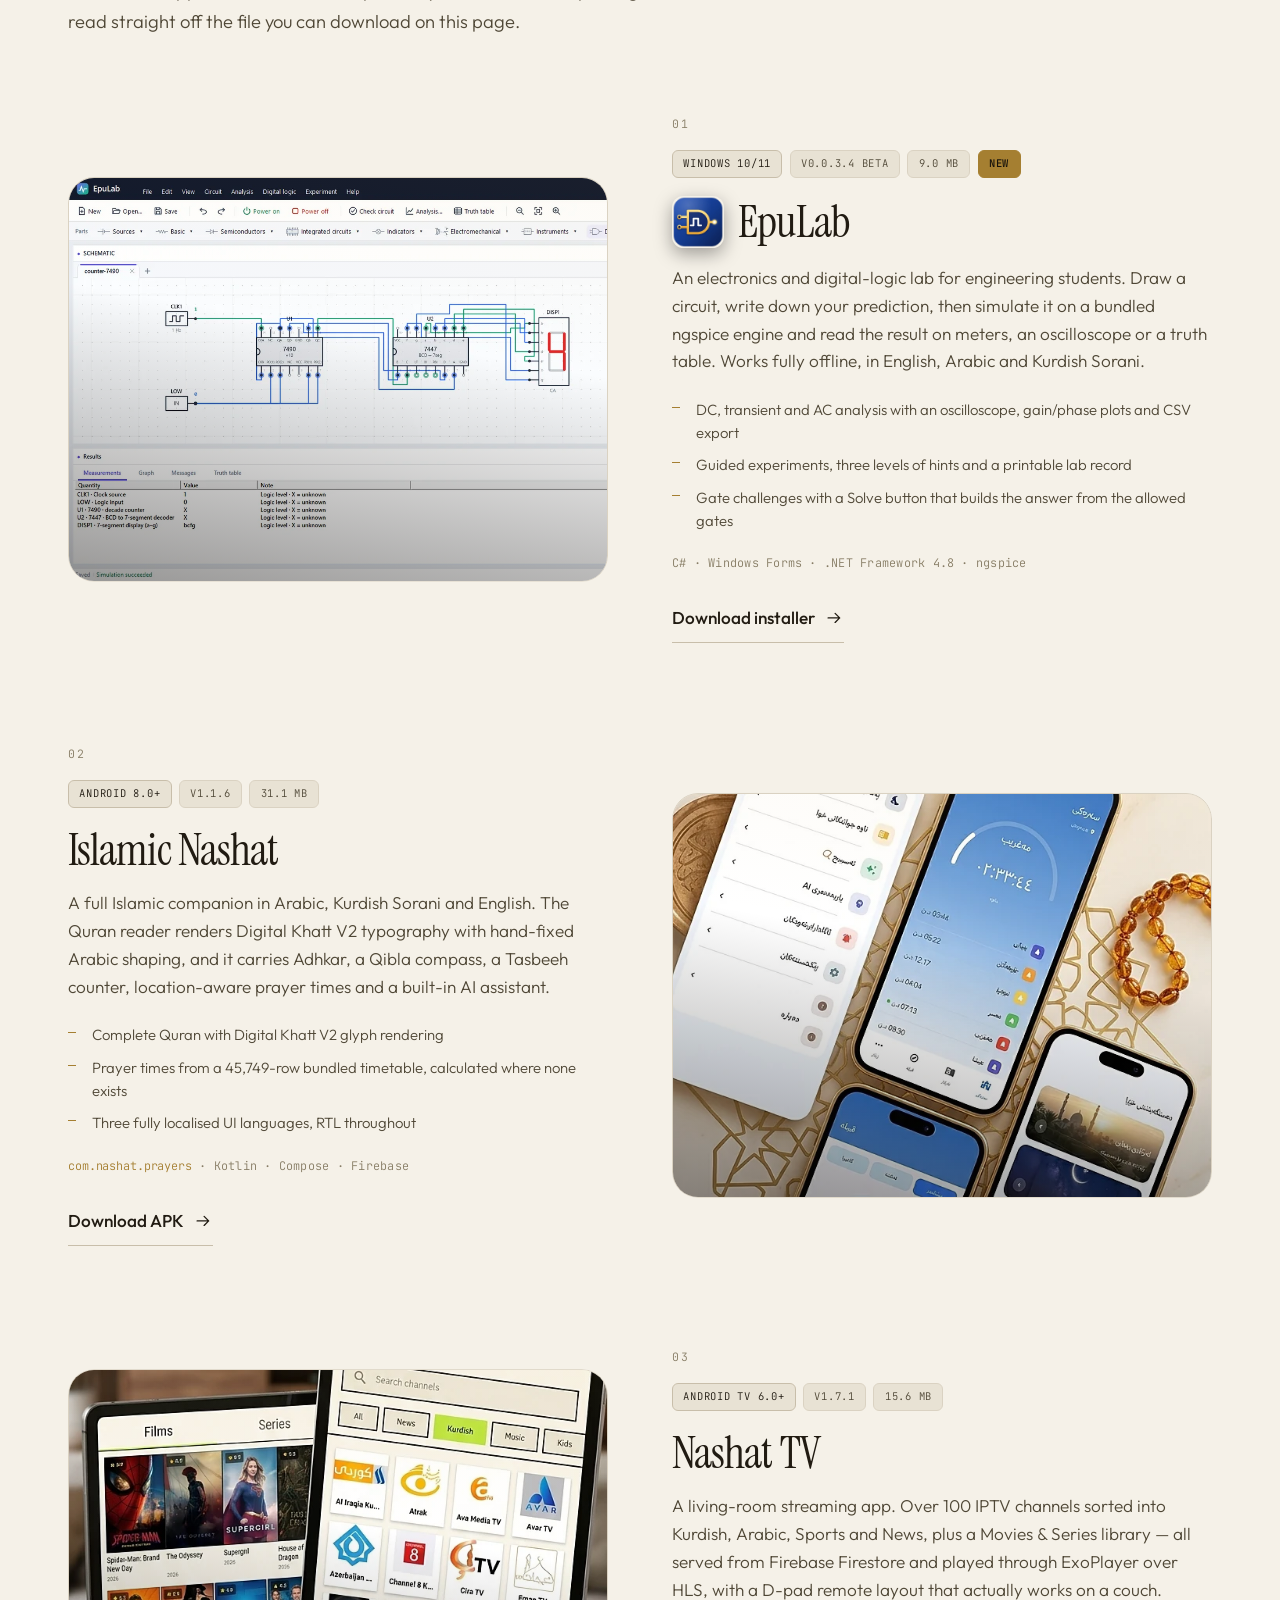
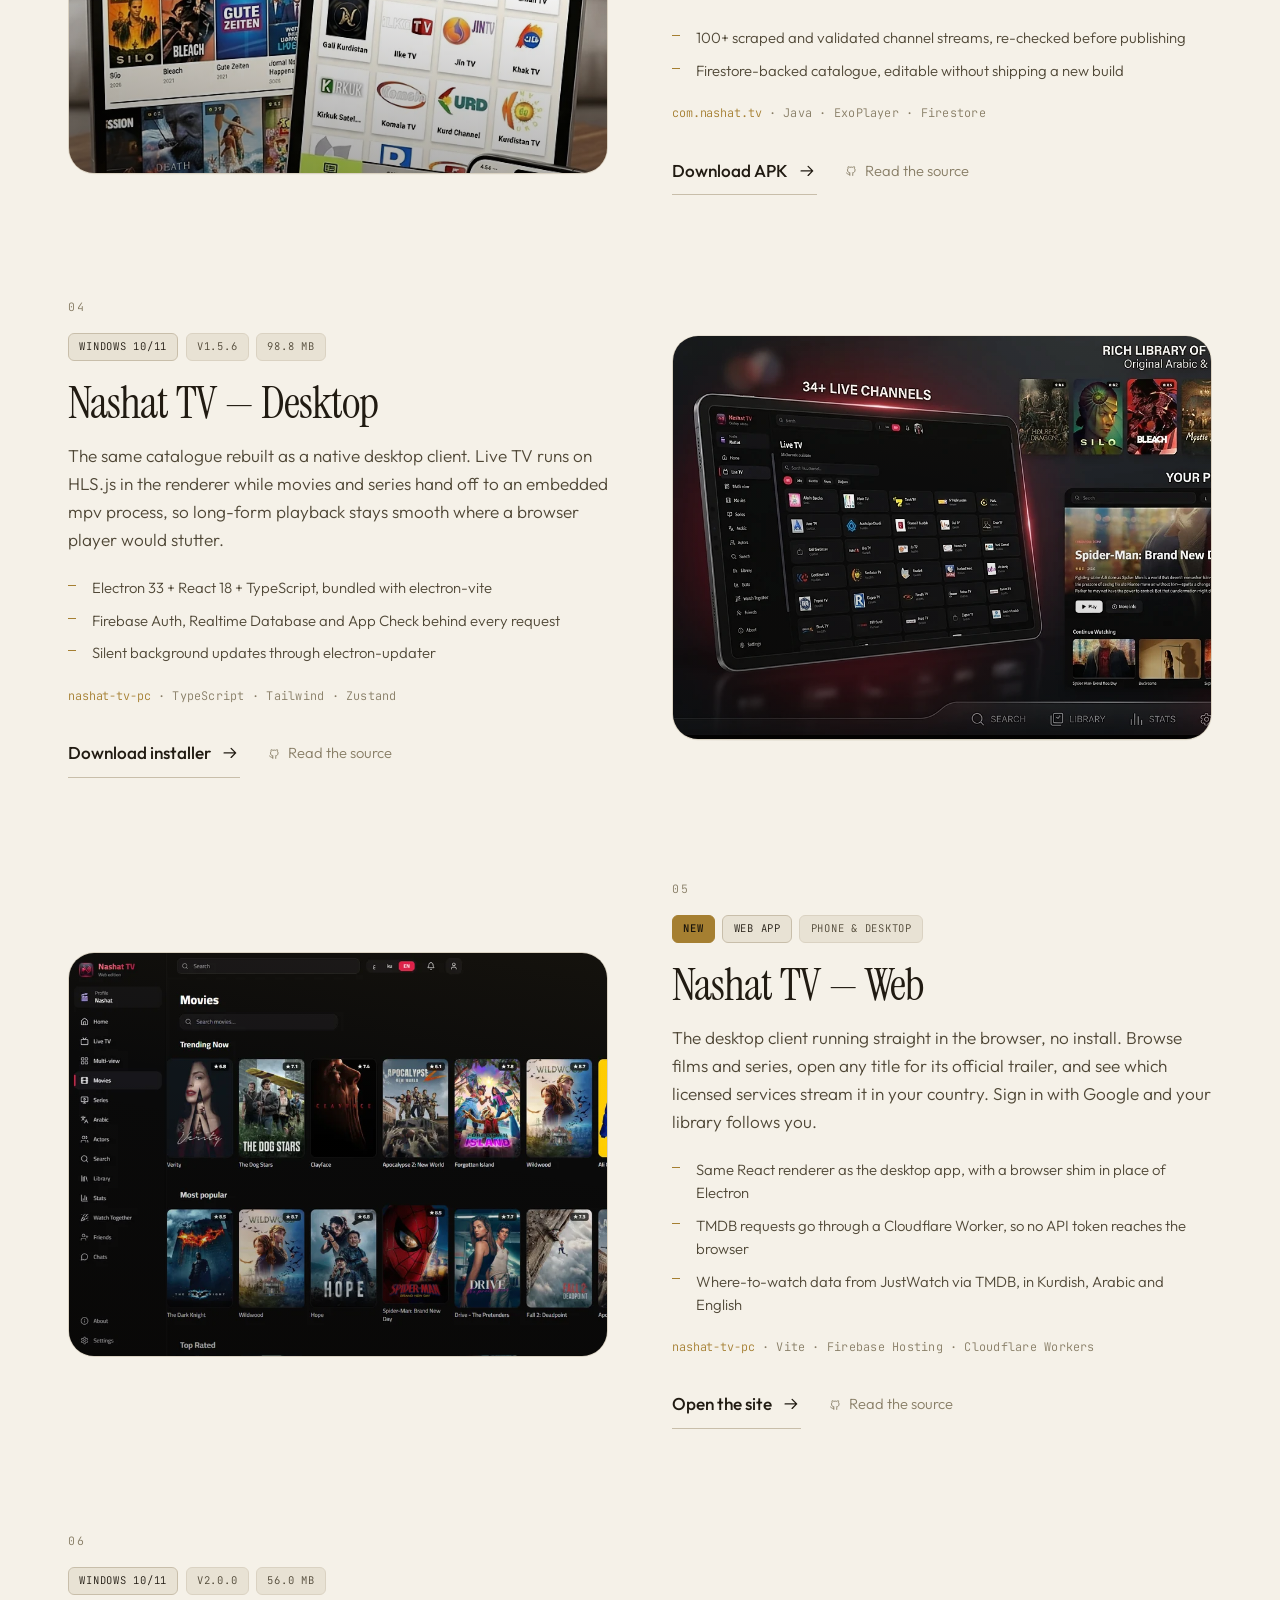
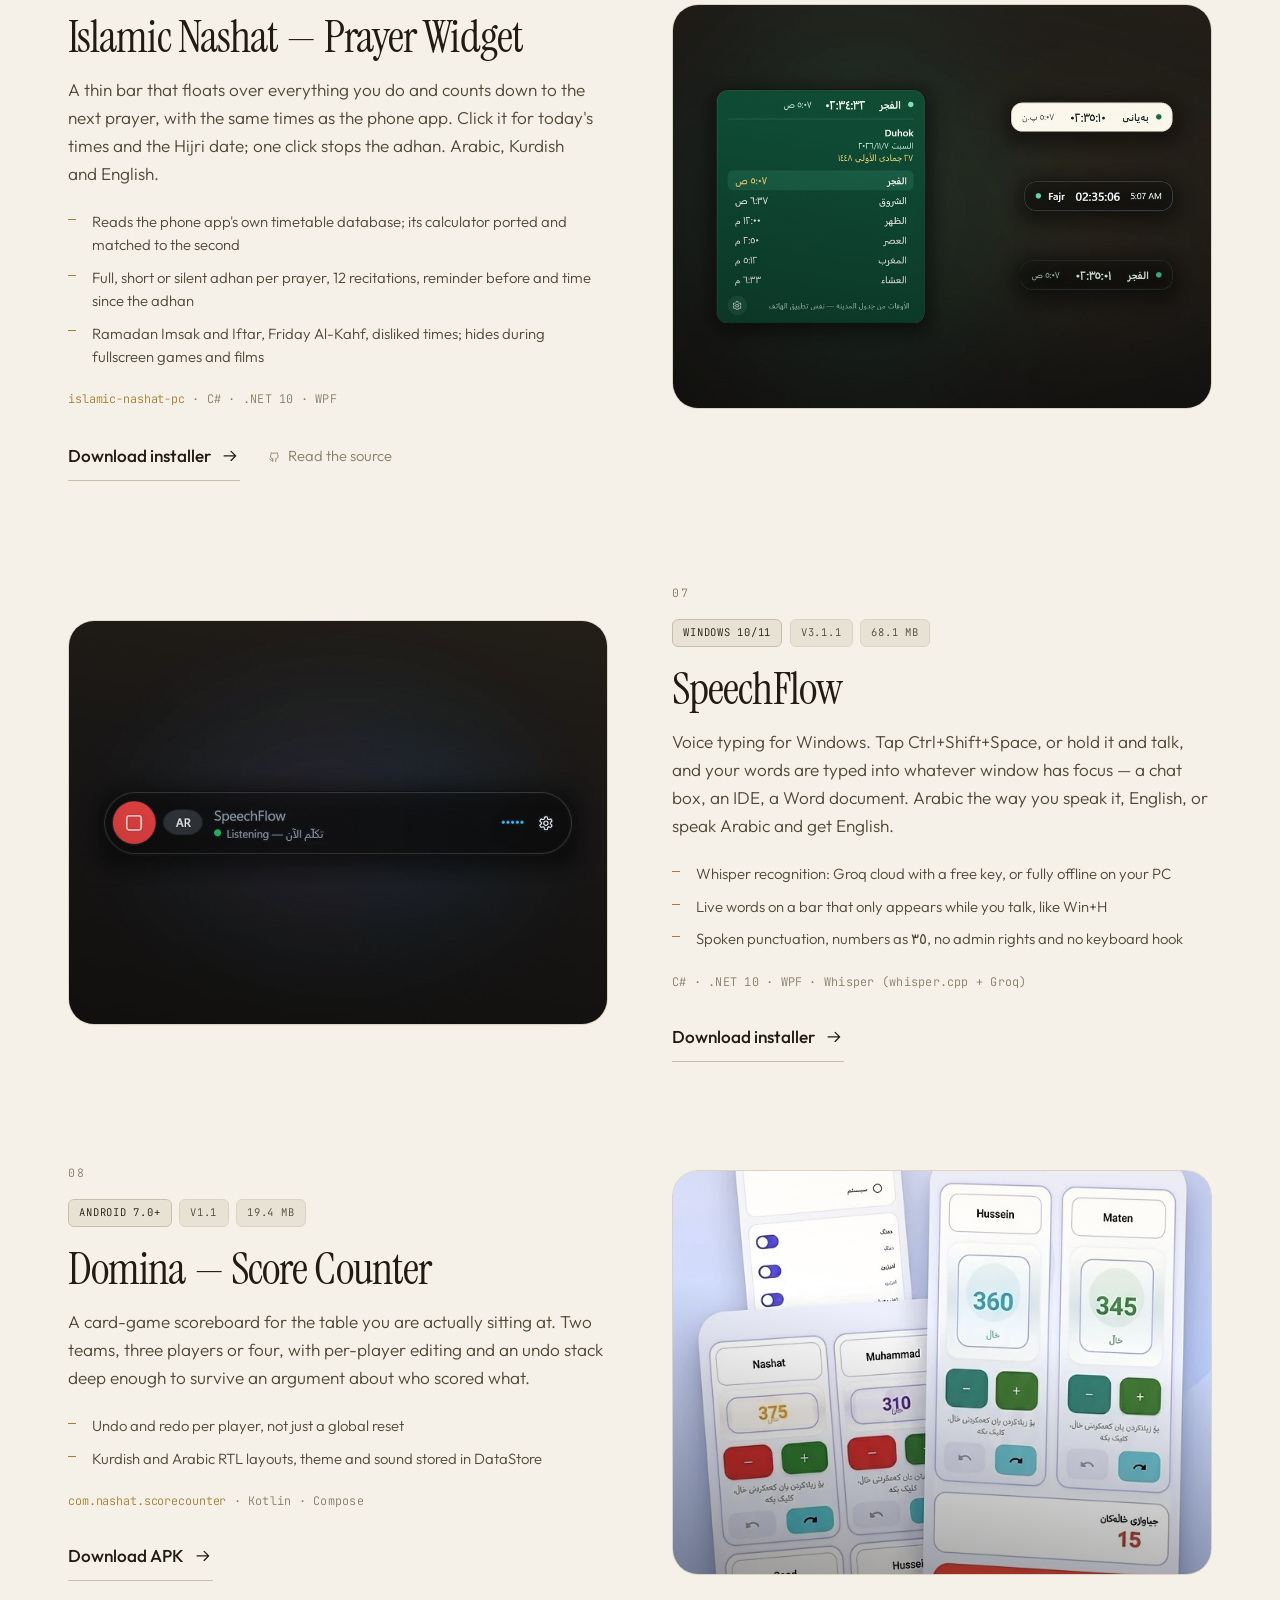
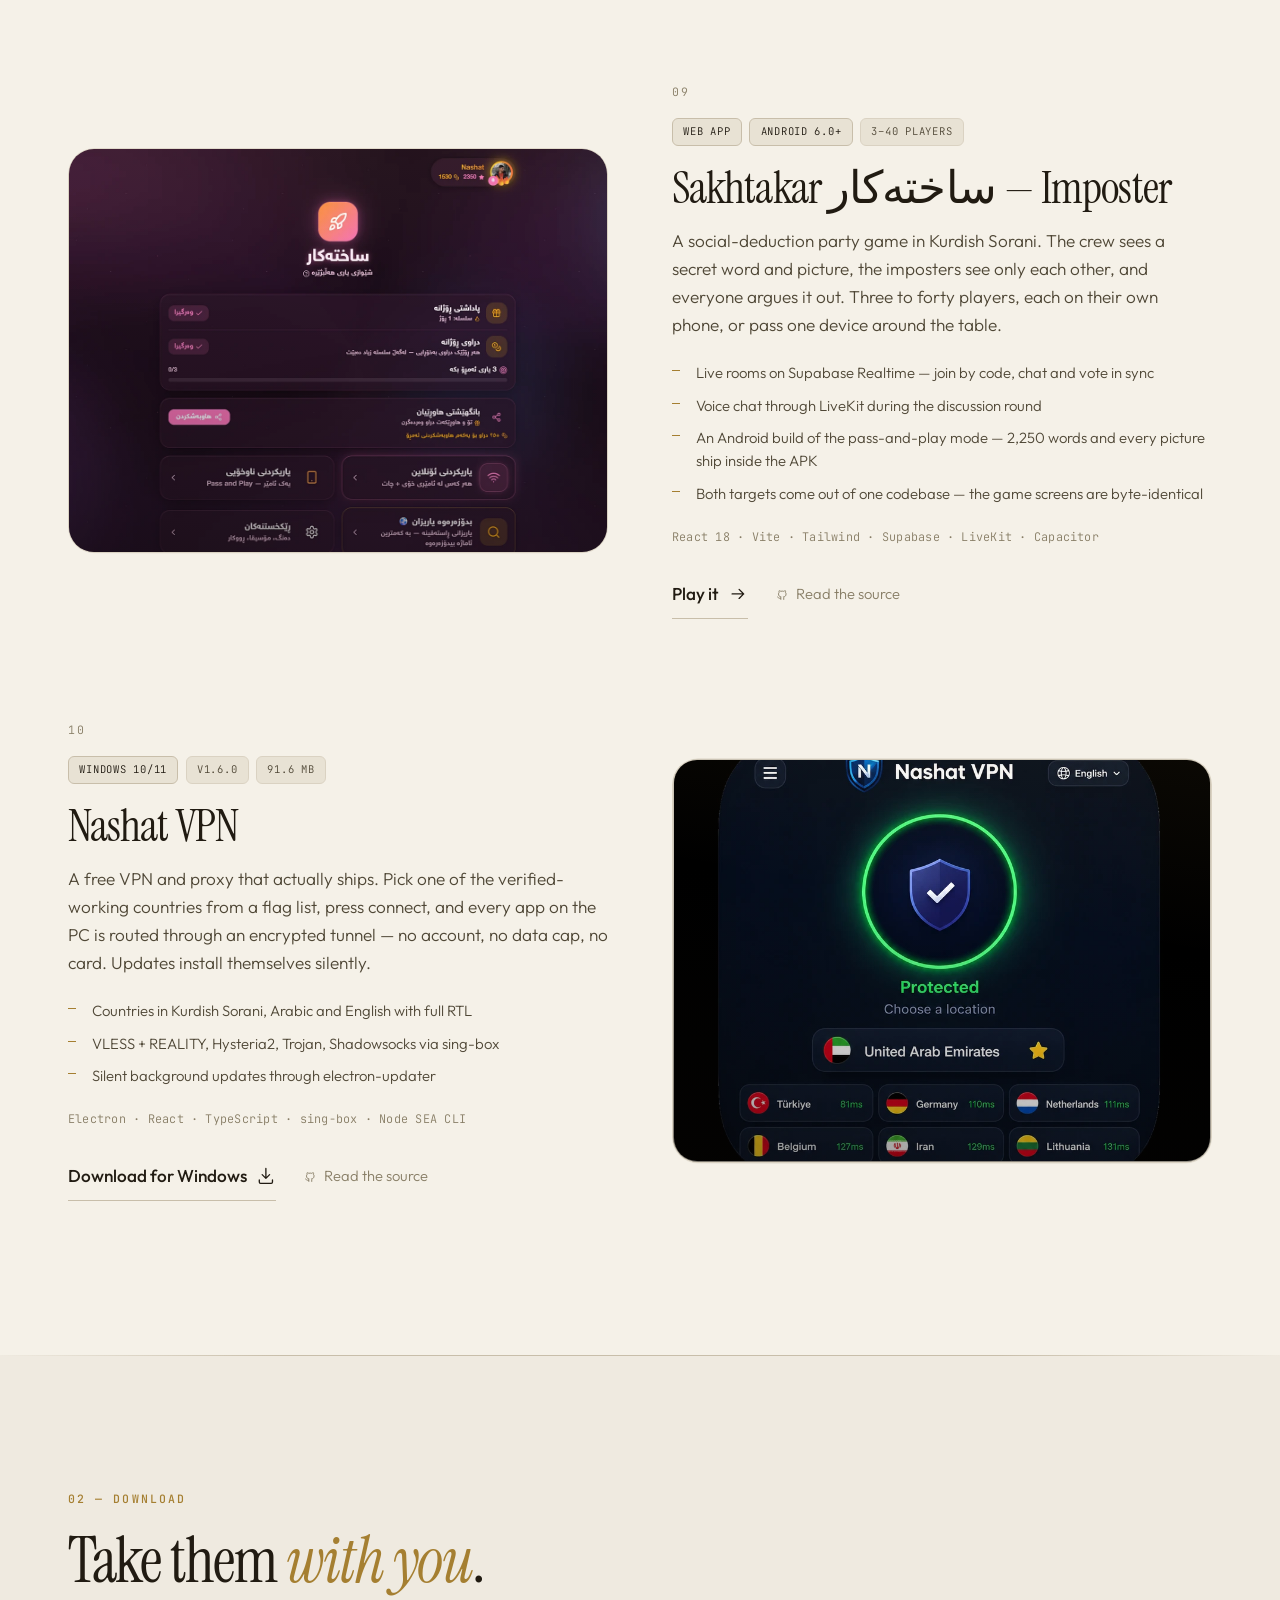
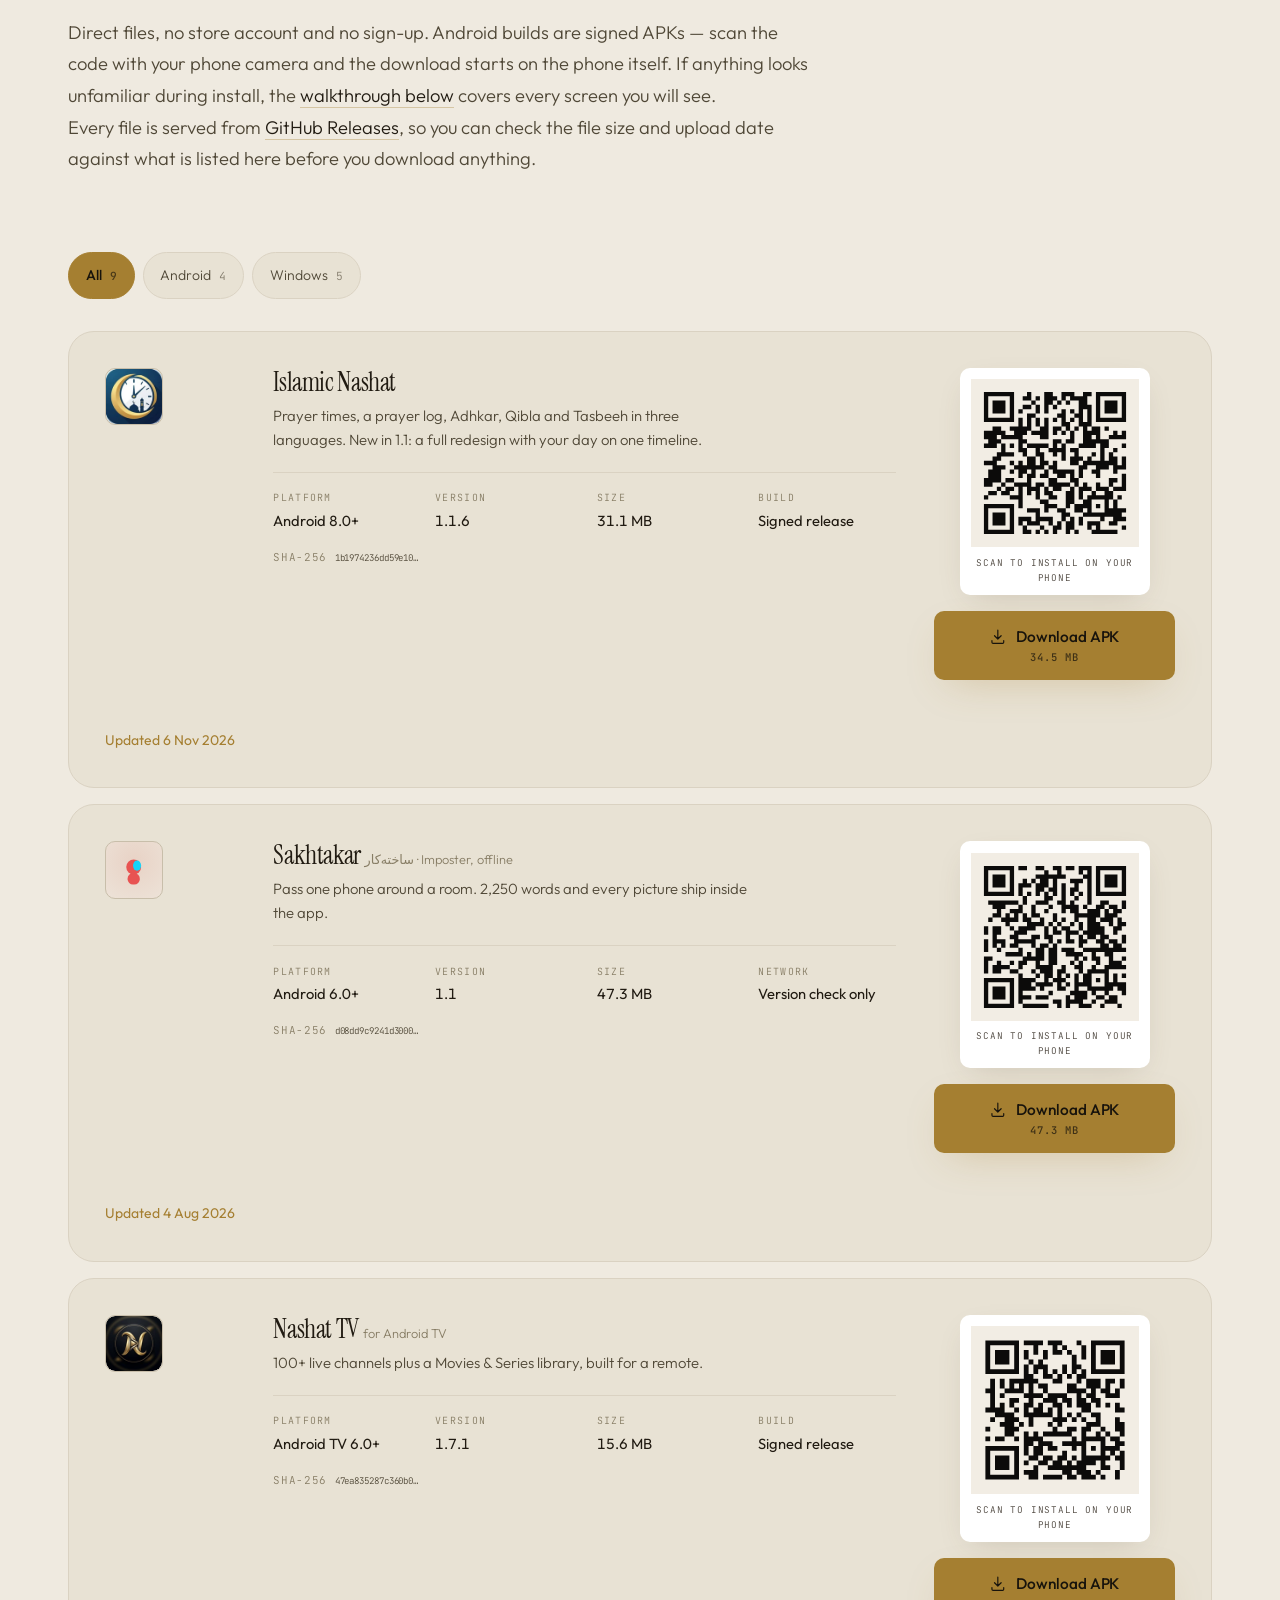
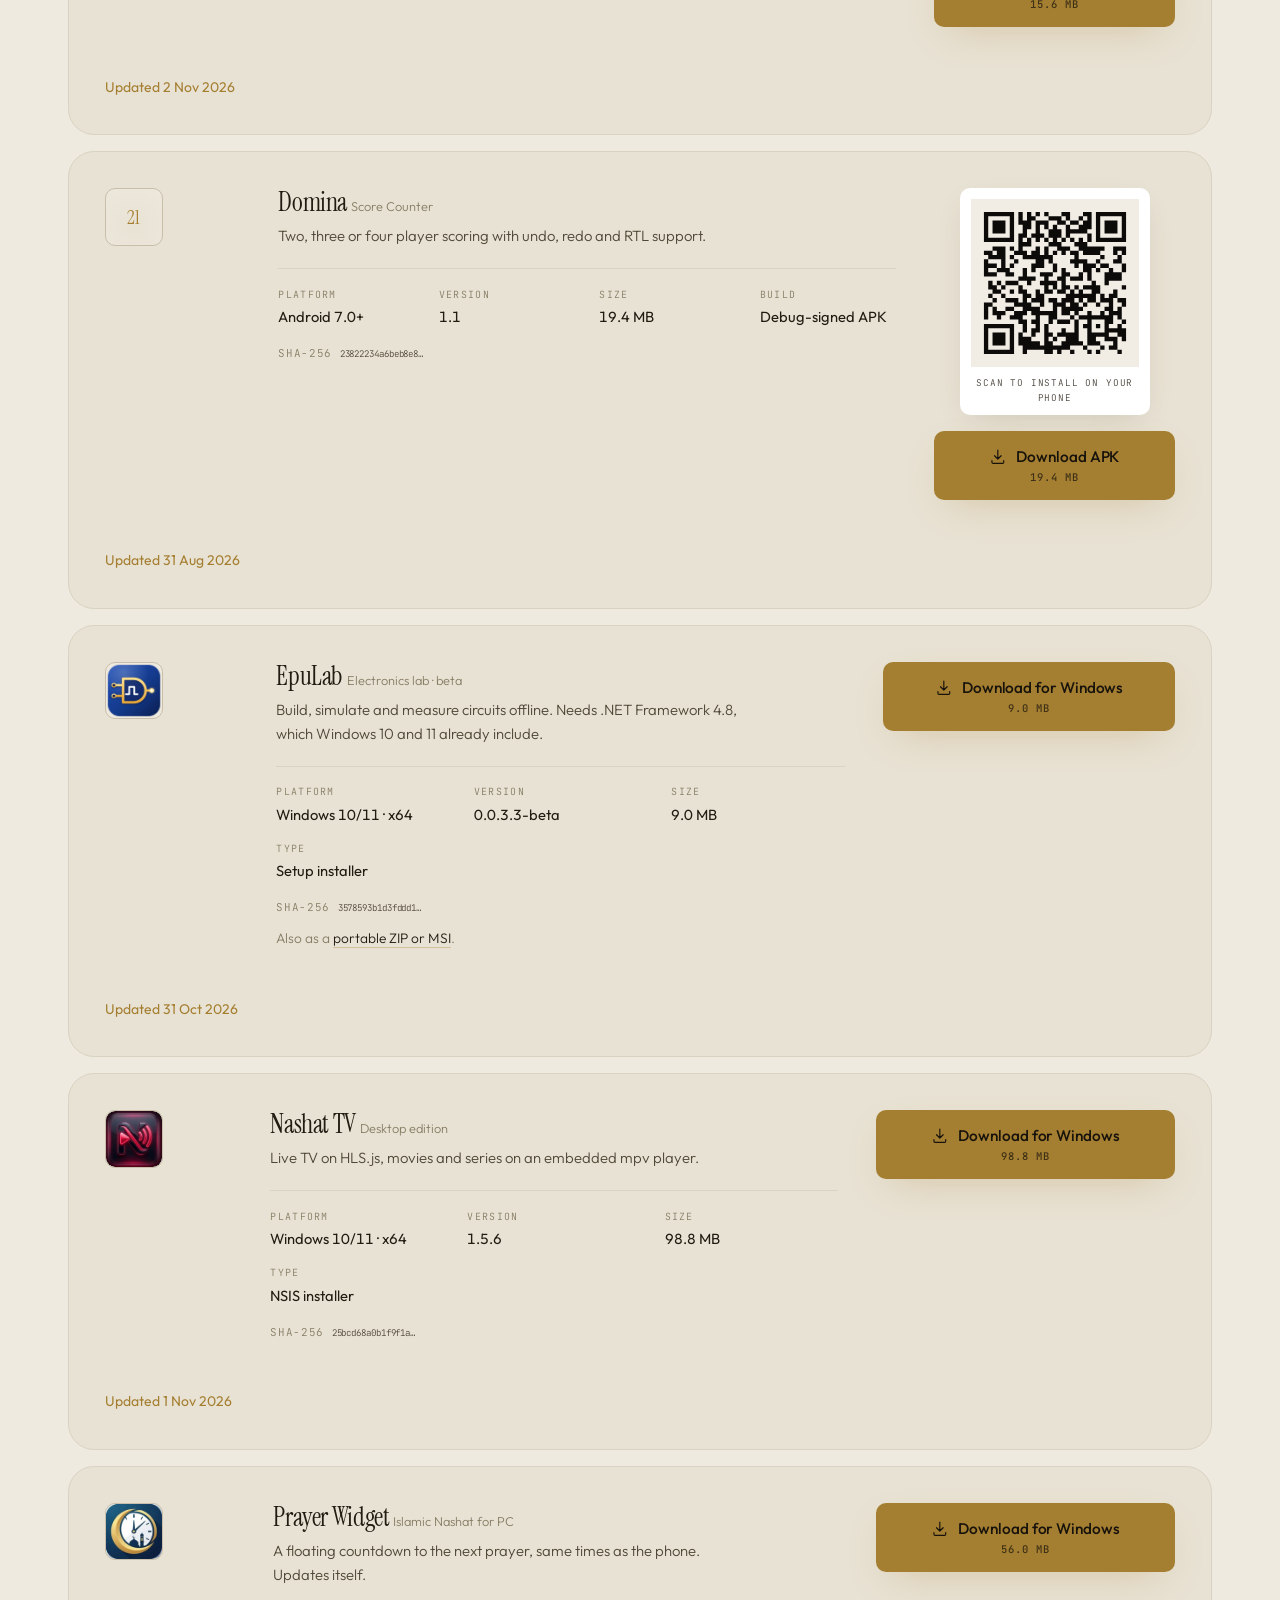
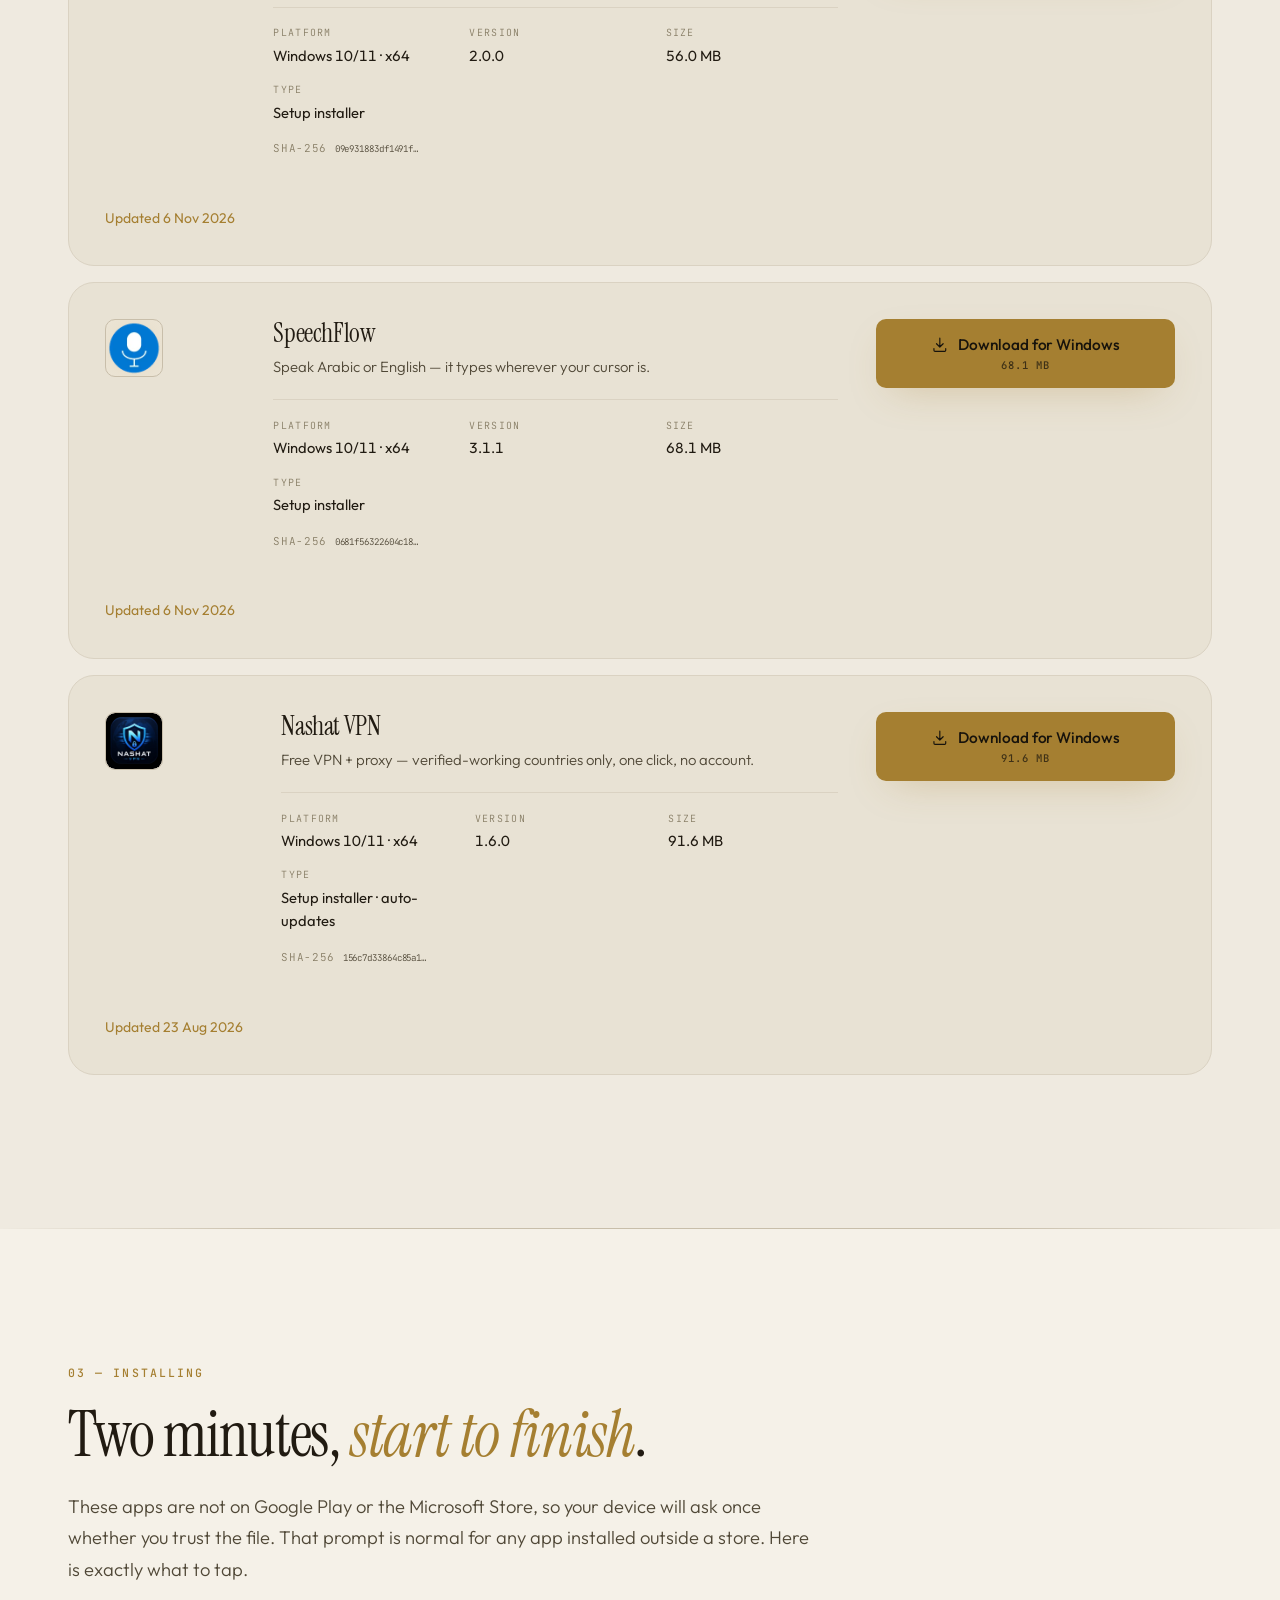
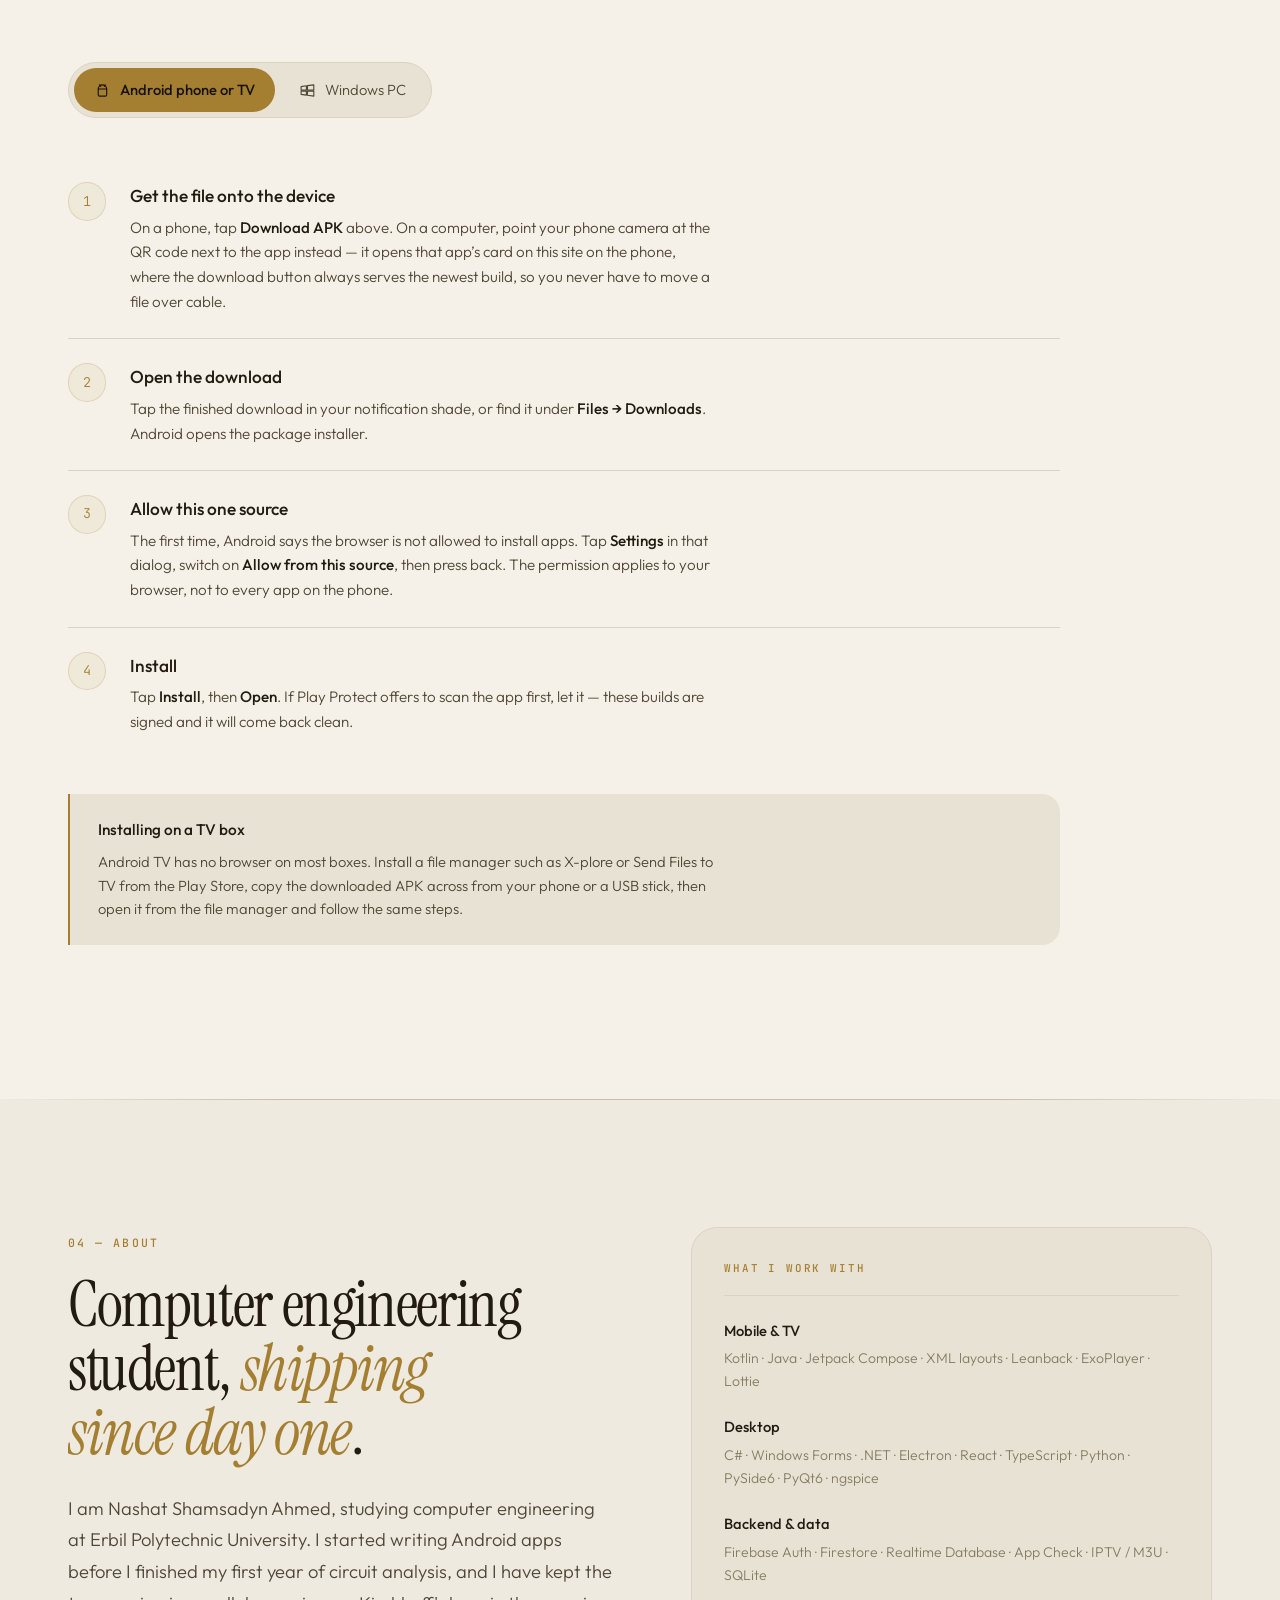
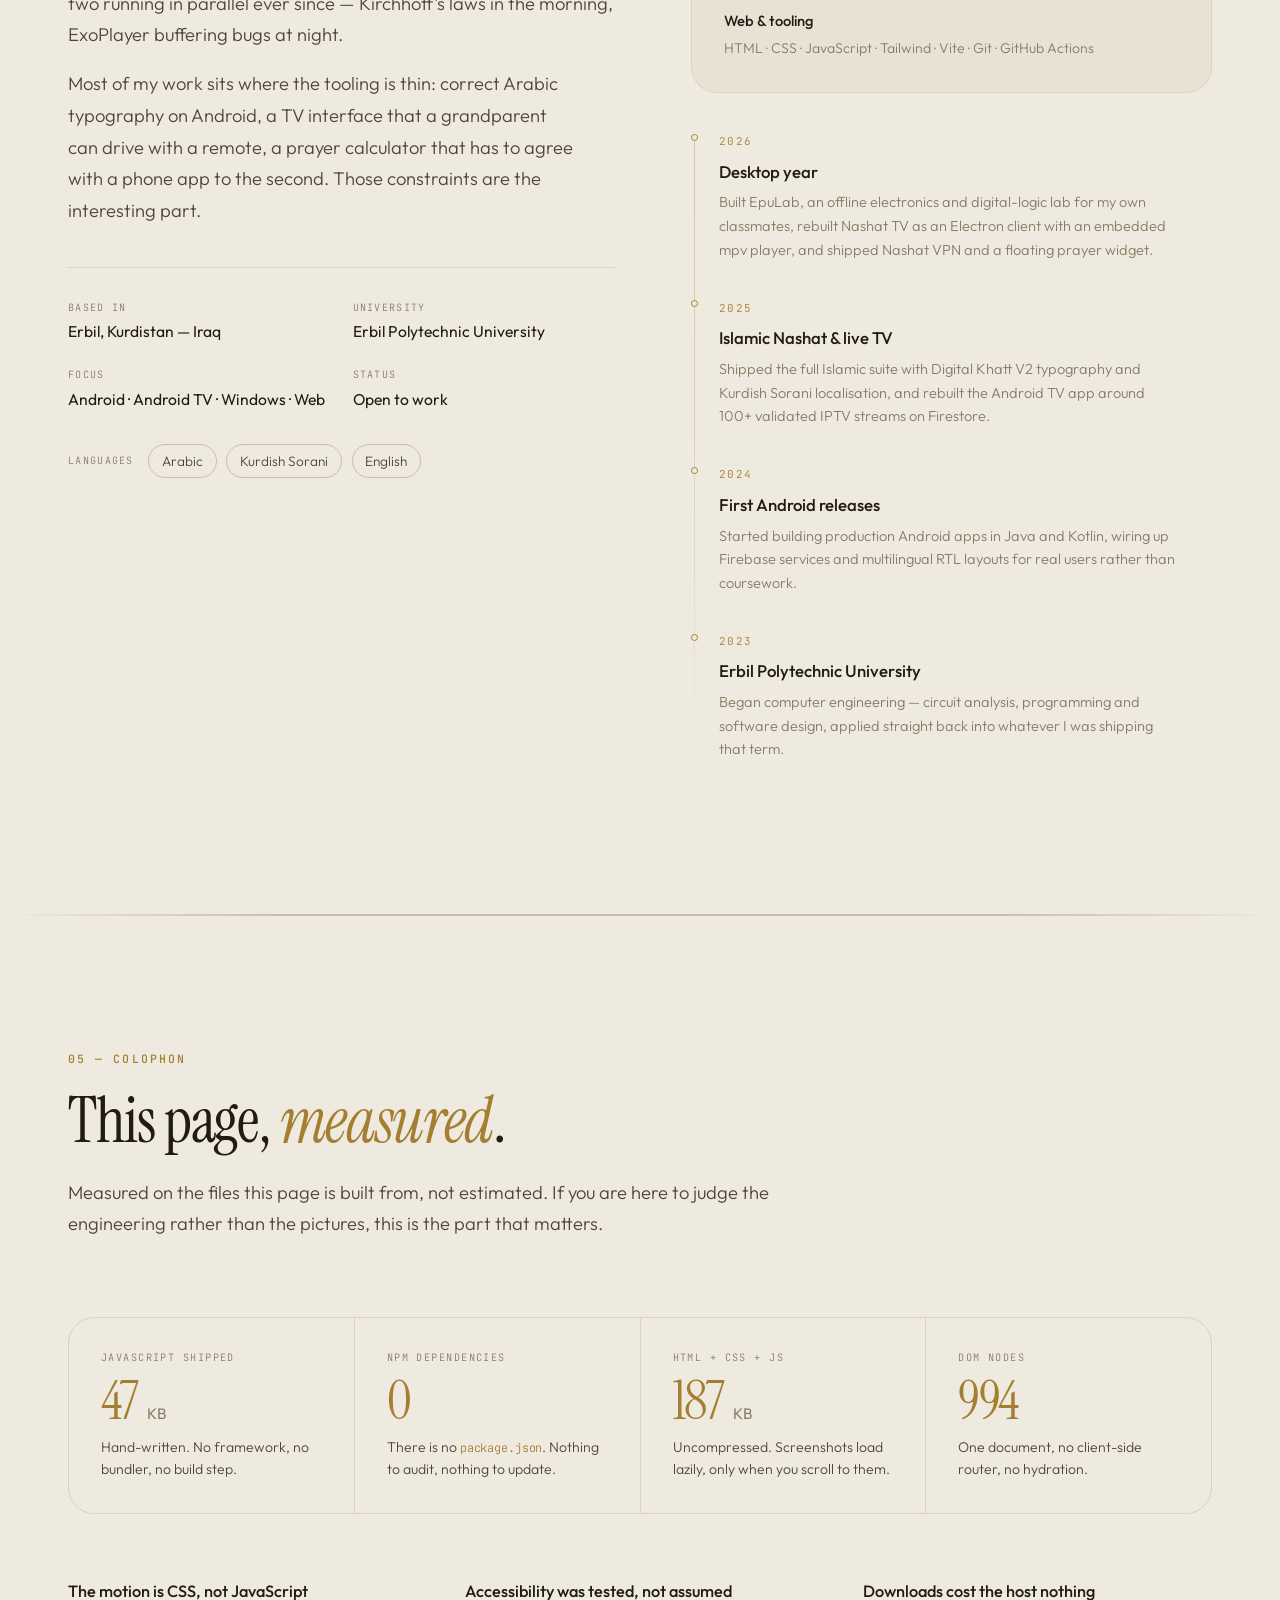
==== commit 9f73e3a7: "EpuLab logo beside its title" ====
--- a/index.html
+++ b/index.html
@@ -34,7 +34,7 @@
   <link rel="preconnect" href="https://fonts.gstatic.com" crossorigin>
   <link href="https://fonts.googleapis.com/css2?family=Instrument+Serif:ital@0;1&family=Outfit:wght@300;400;500;600&family=JetBrains+Mono:wght@400;500&display=swap" rel="stylesheet">
   <script>/* Theme before first paint — no flash */(function(){try{var t=localStorage.getItem('nas-theme');if(t==='light'||(!t&&window.matchMedia('(prefers-color-scheme: light)').matches)){document.documentElement.setAttribute('data-theme','light')}}catch(e){}})();</script>
-  <link rel="stylesheet" href="styles.css?v=32">
+  <link rel="stylesheet" href="styles.css?v=33">
   <link rel="stylesheet" href="release-updates.css?v=2">
 
   <script type="application/ld+json" id="jsonld-data">
@@ -372,8 +372,8 @@
         </div>
         <div class="work-text">
           <span class="work-index">01</span>
-          <p class="work-plat"><span class="chip chip-win">Windows 10/11</span> <span class="chip" data-epulab-ver>v0.0.3.3 beta</span> <span class="chip" data-epulab-size>9.0 MB</span> <span class="chip chip-new">New</span></p>
-          <h3 class="work-title">EpuLab</h3>
+          <p class="work-plat"><span class="chip chip-win">Windows 10/11</span> <span class="chip" data-epulab-ver>v0.0.3.4 beta</span> <span class="chip" data-epulab-size>9.0 MB</span> <span class="chip chip-new">New</span></p>
+          <h3 class="work-title work-title-logo"><img class="work-logo" src="assets/icons/epulab.webp?v=2" width="64" height="64" alt="">EpuLab</h3>
           <p class="work-desc">
             An electronics and digital-logic lab for engineering students. Draw a circuit, write
             down your prediction, then simulate it on a bundled ngspice engine and read the result
--- a/styles.css
+++ b/styles.css
@@ -2215,3 +2215,7 @@
 @media (max-width: 620px) {
   .work-src { margin-left: 0; margin-top: .25rem; }
 }
+
+/* App logo beside a project title */
+.work-title-logo { display: flex; align-items: center; gap: .9rem; }
+.work-logo { width: 1.15em; height: 1.15em; flex: none; border-radius: 22%; box-shadow: 0 6px 18px rgba(0,0,0,.35); }
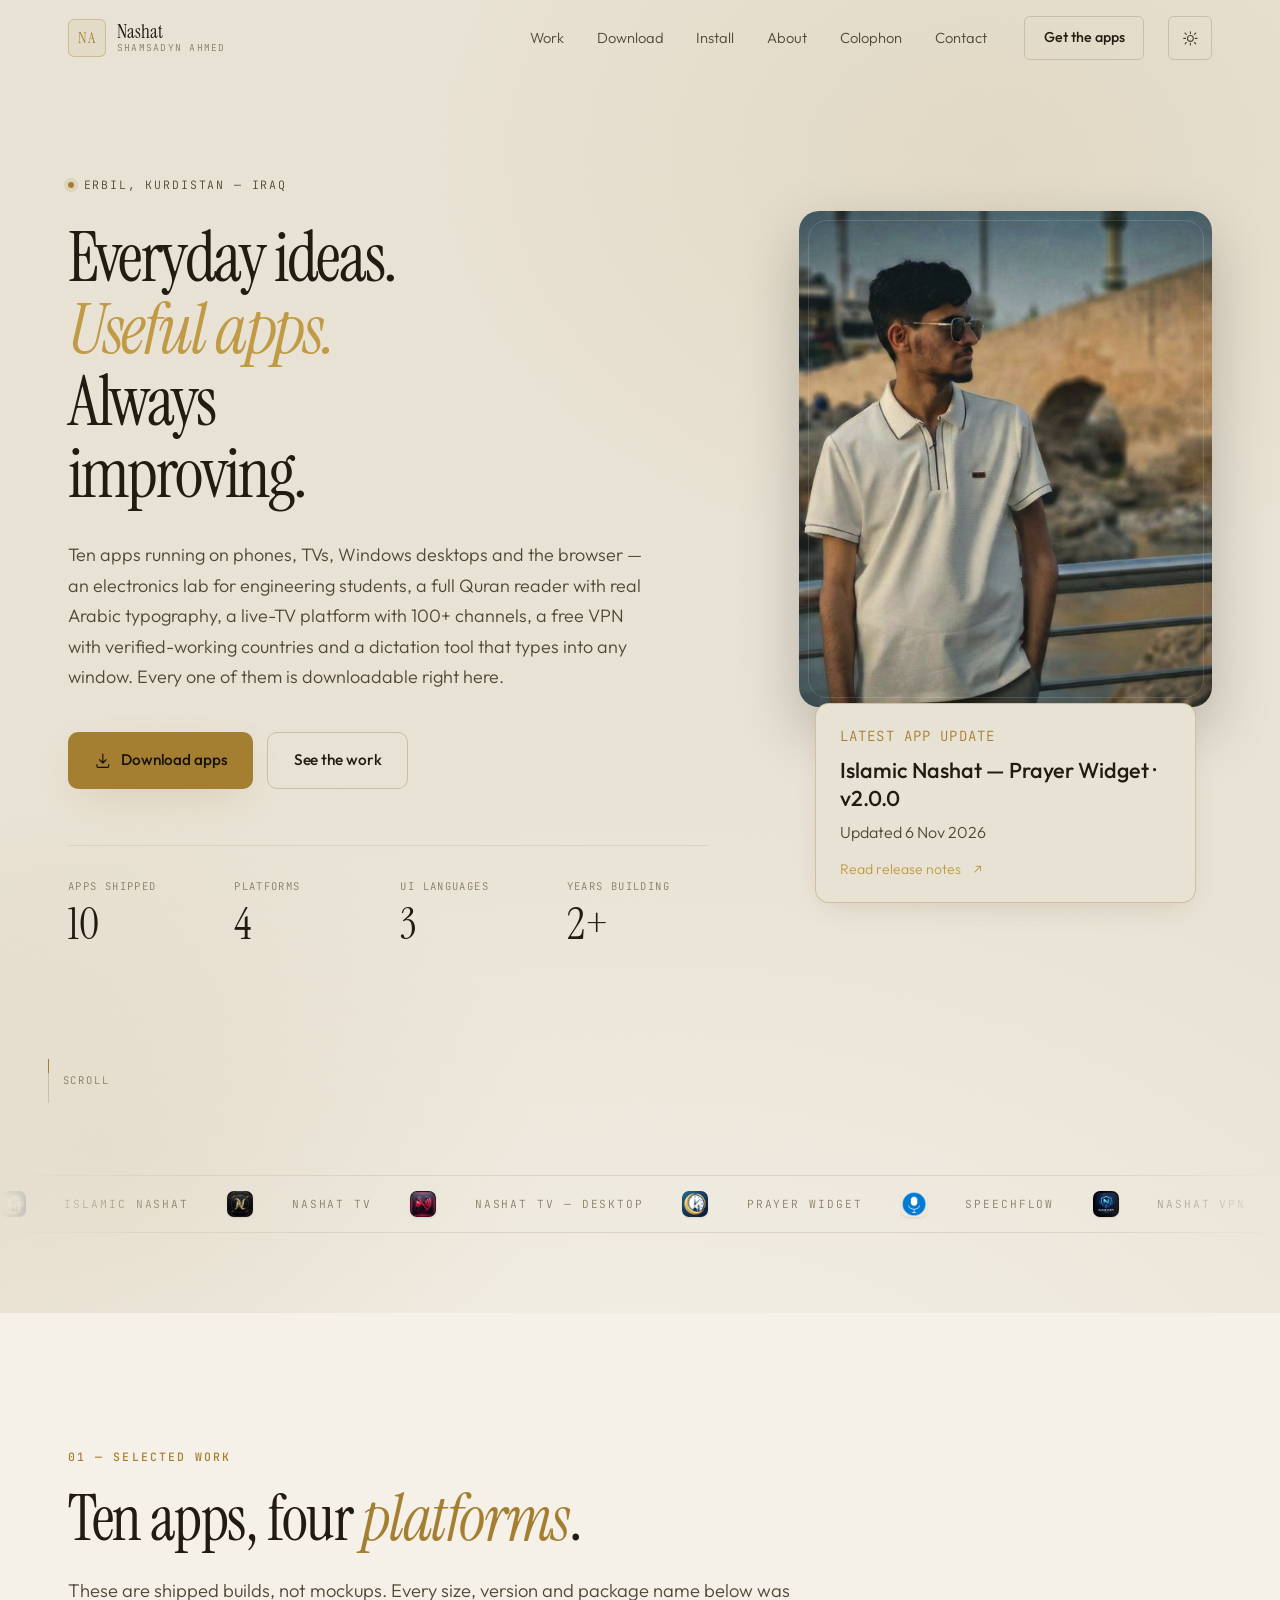
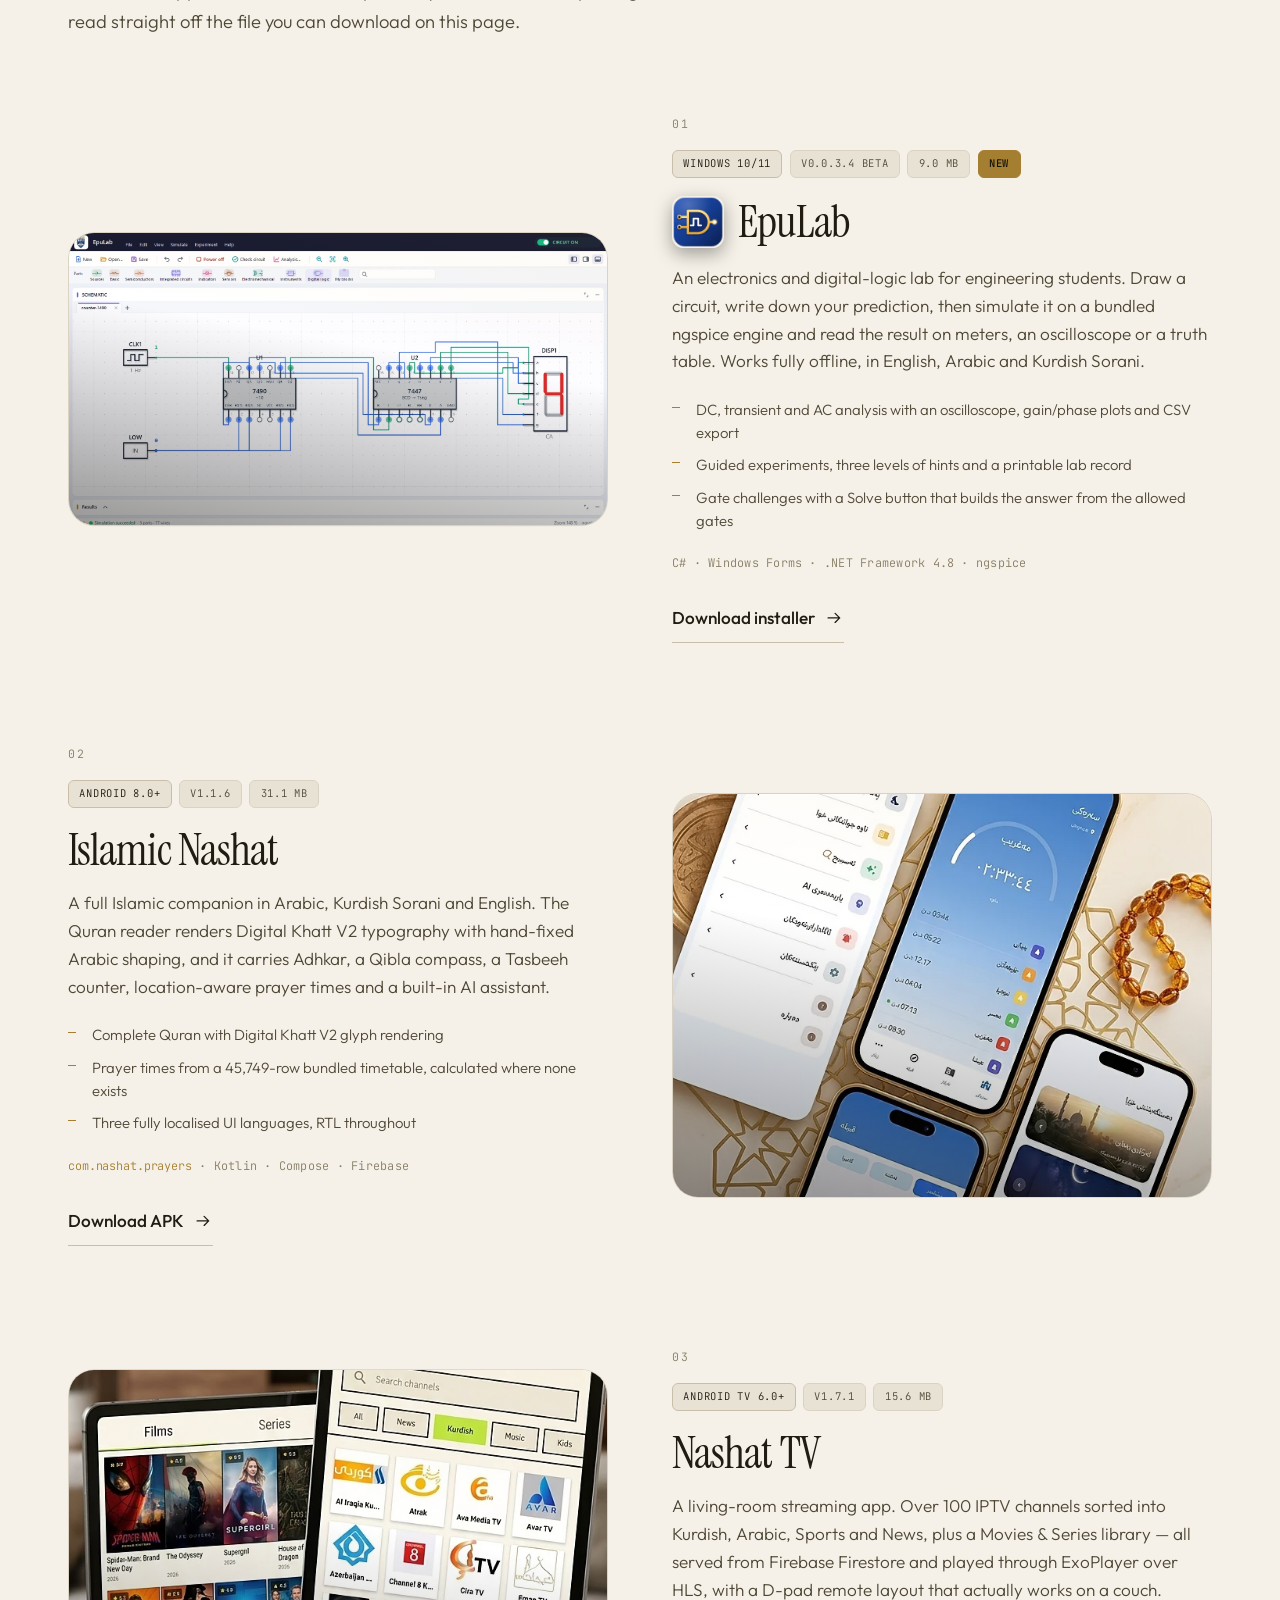
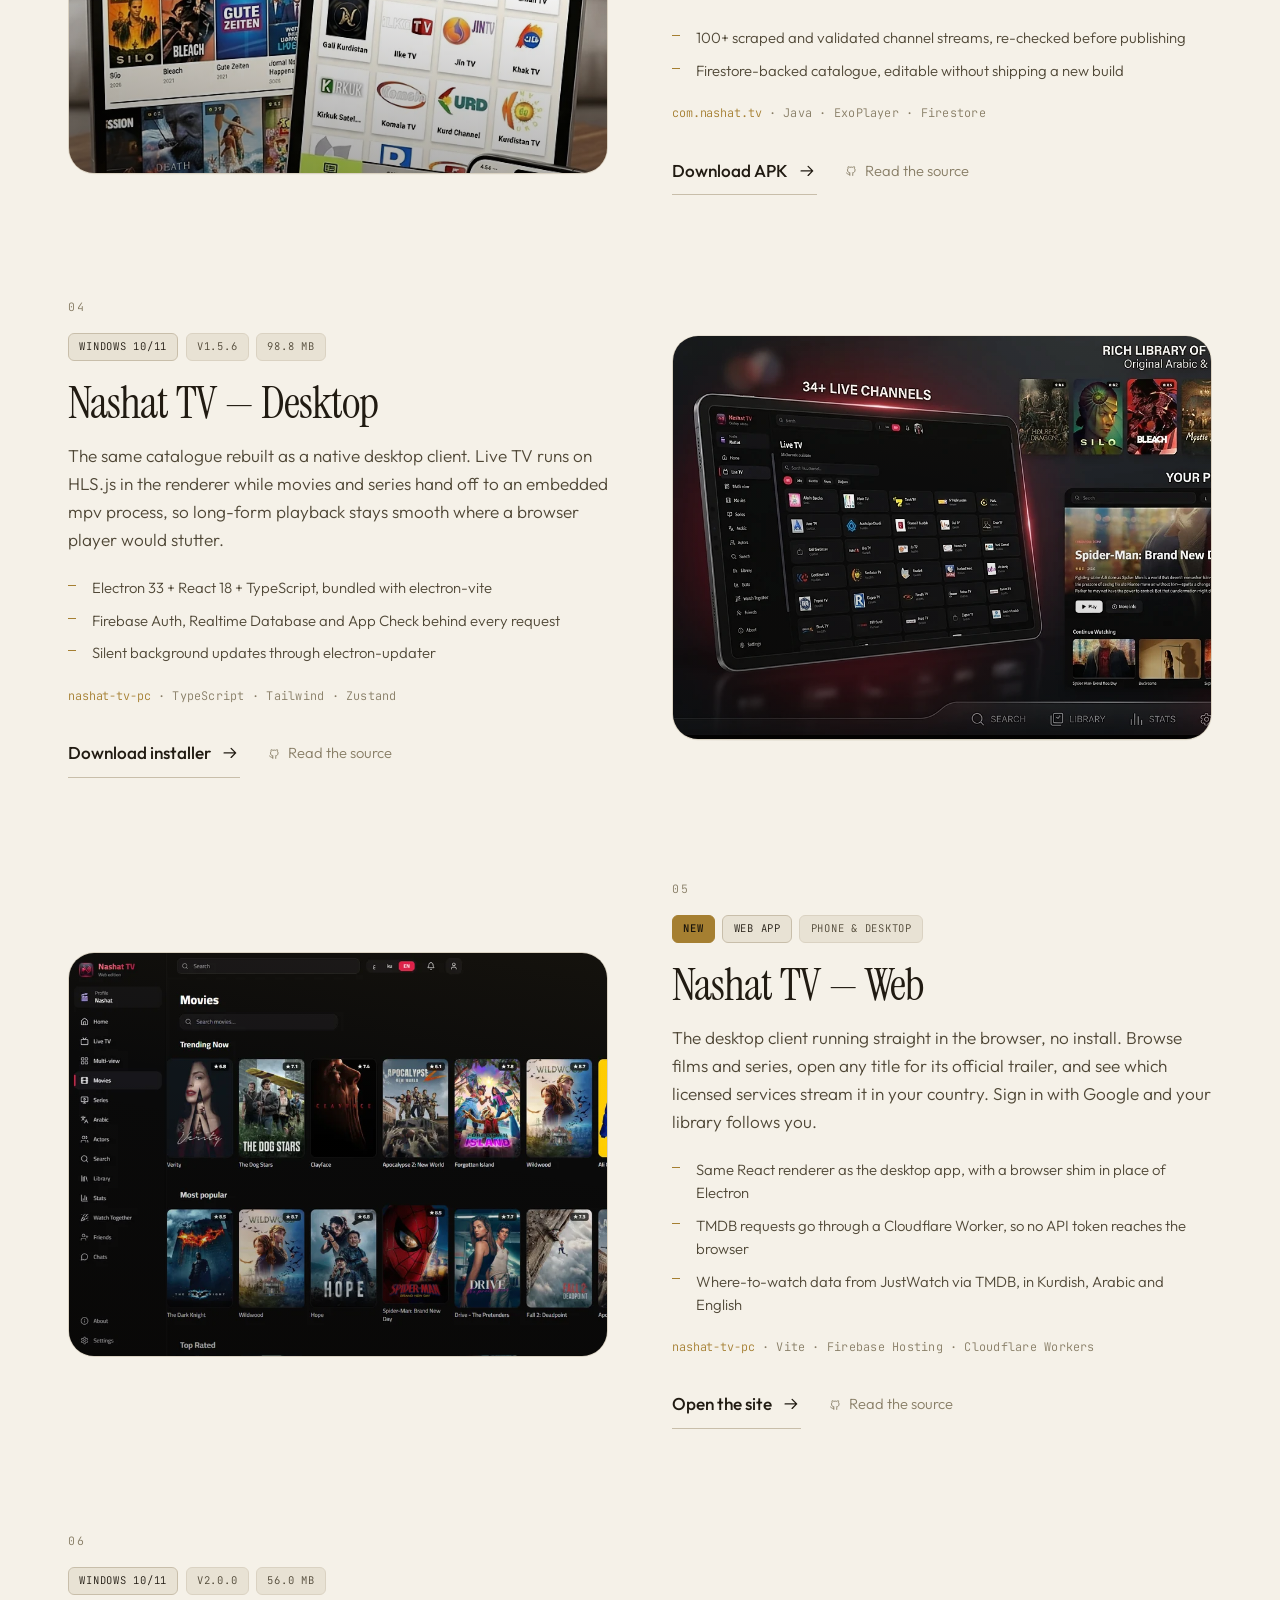
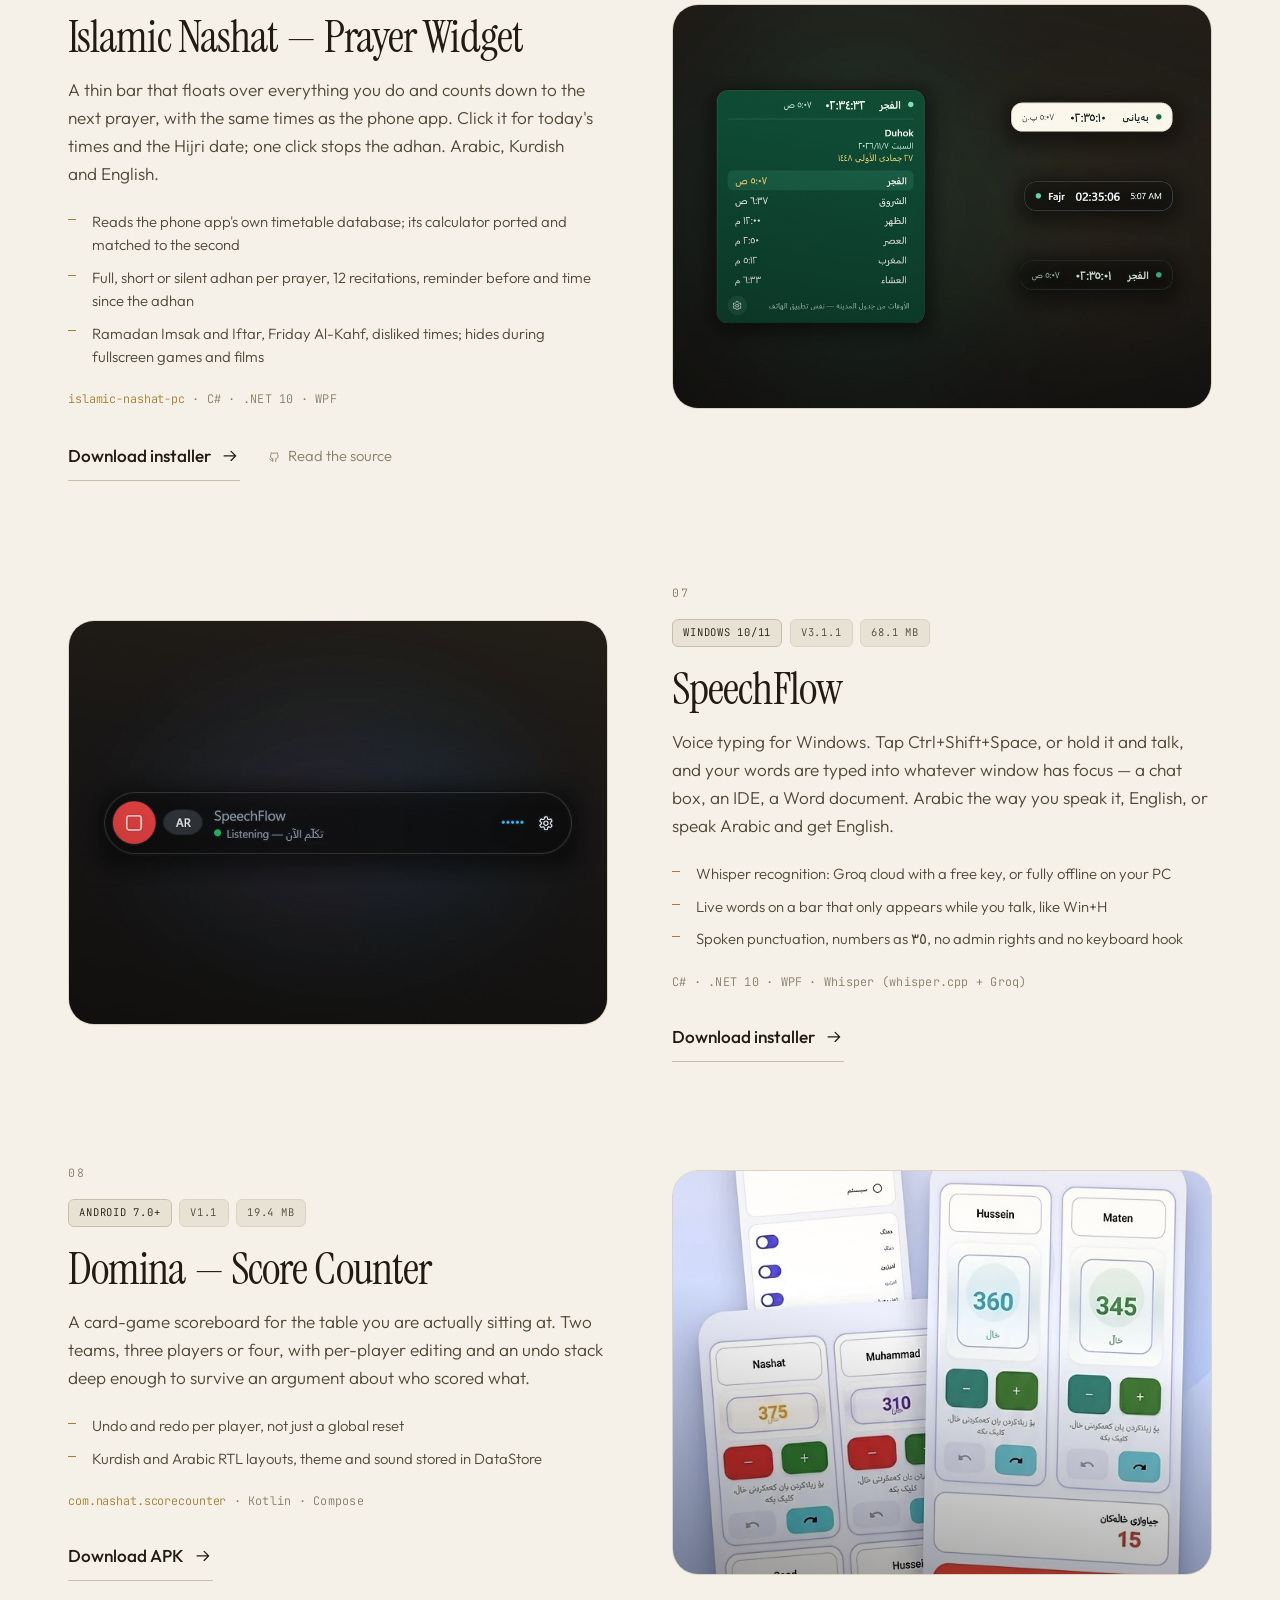
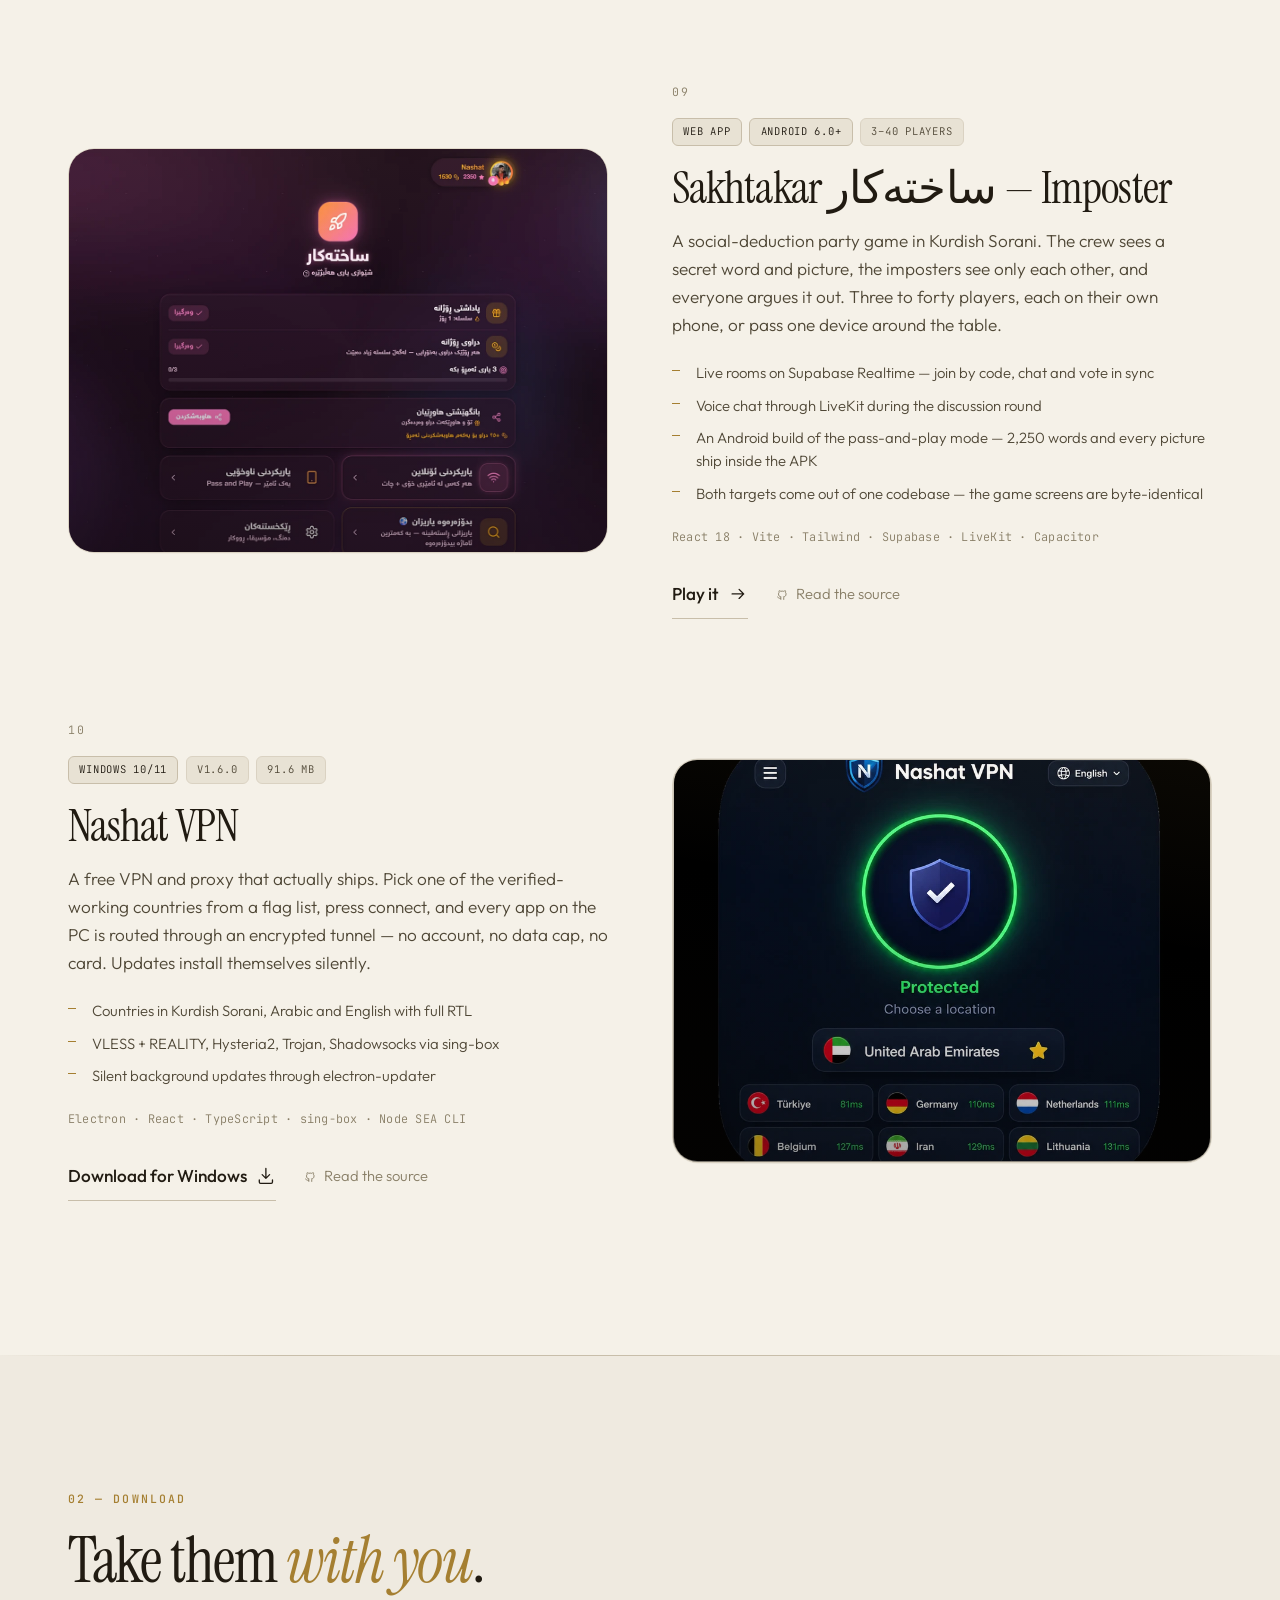
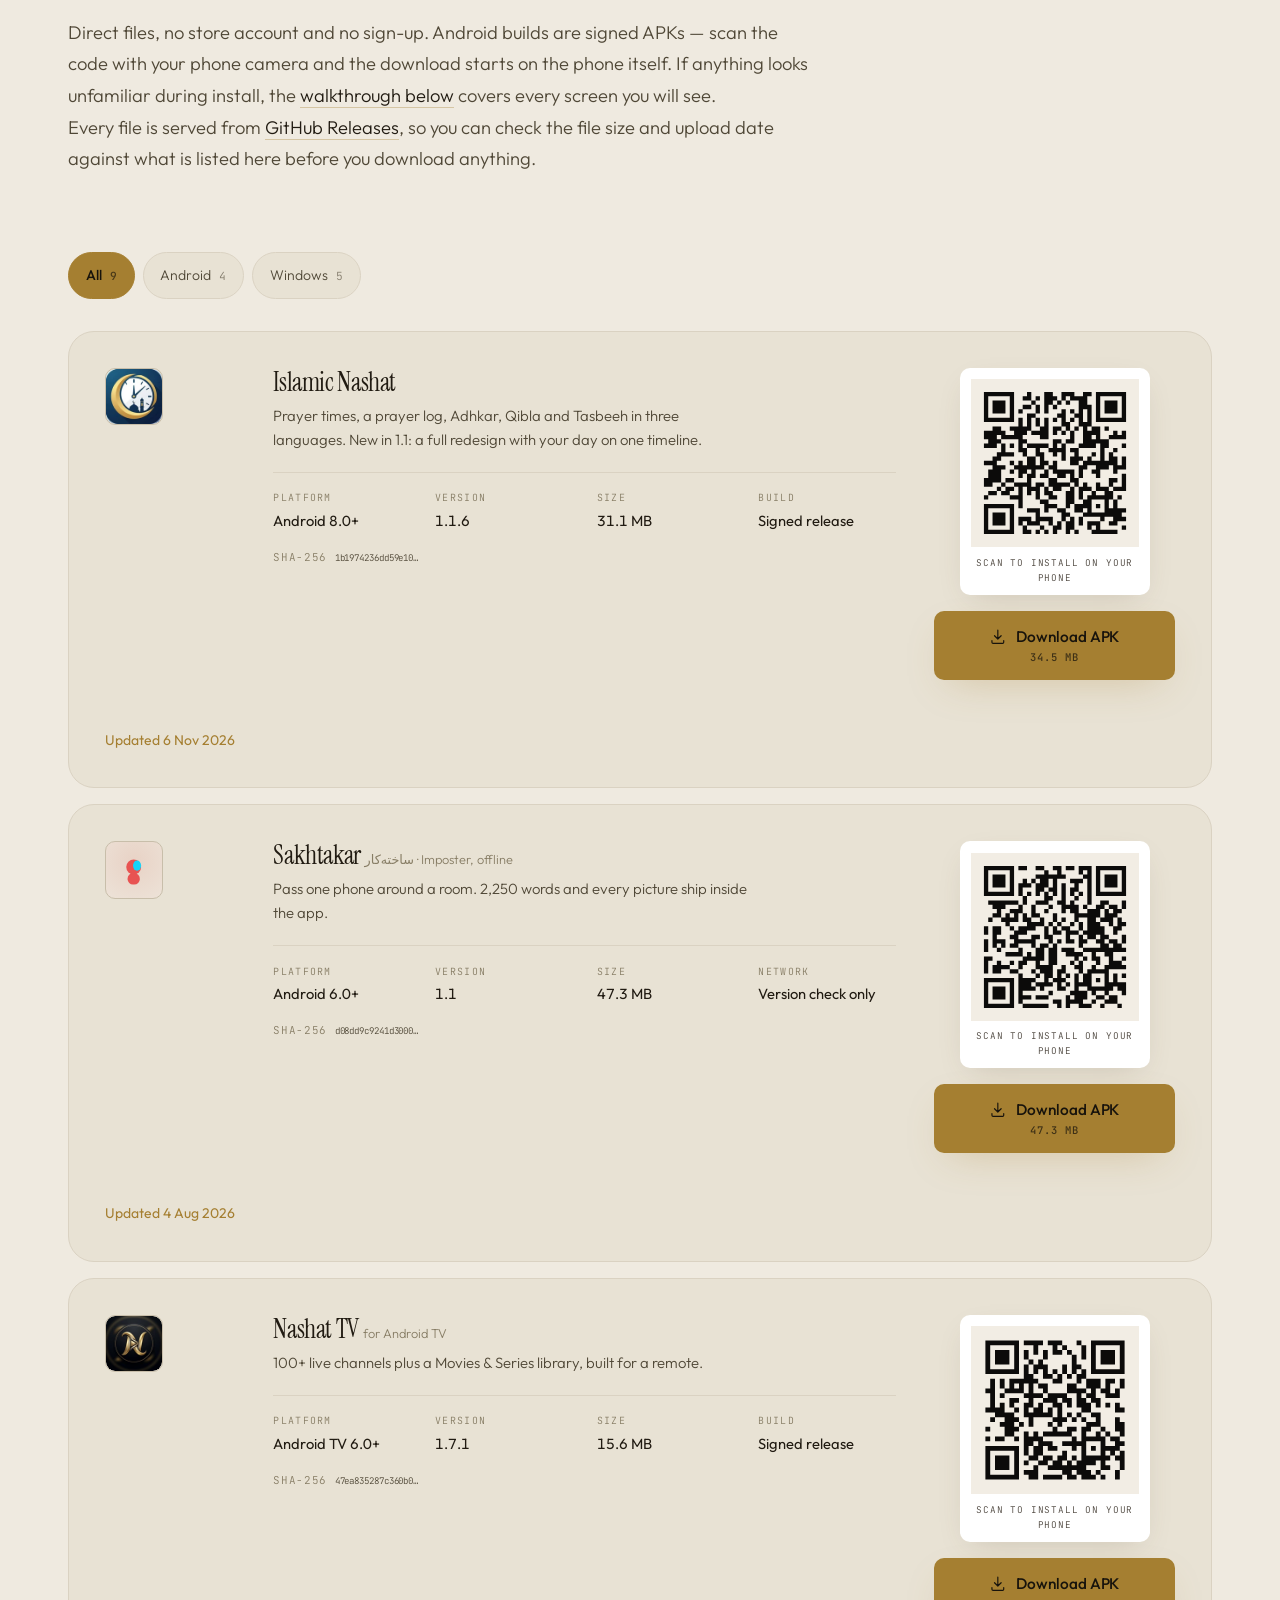
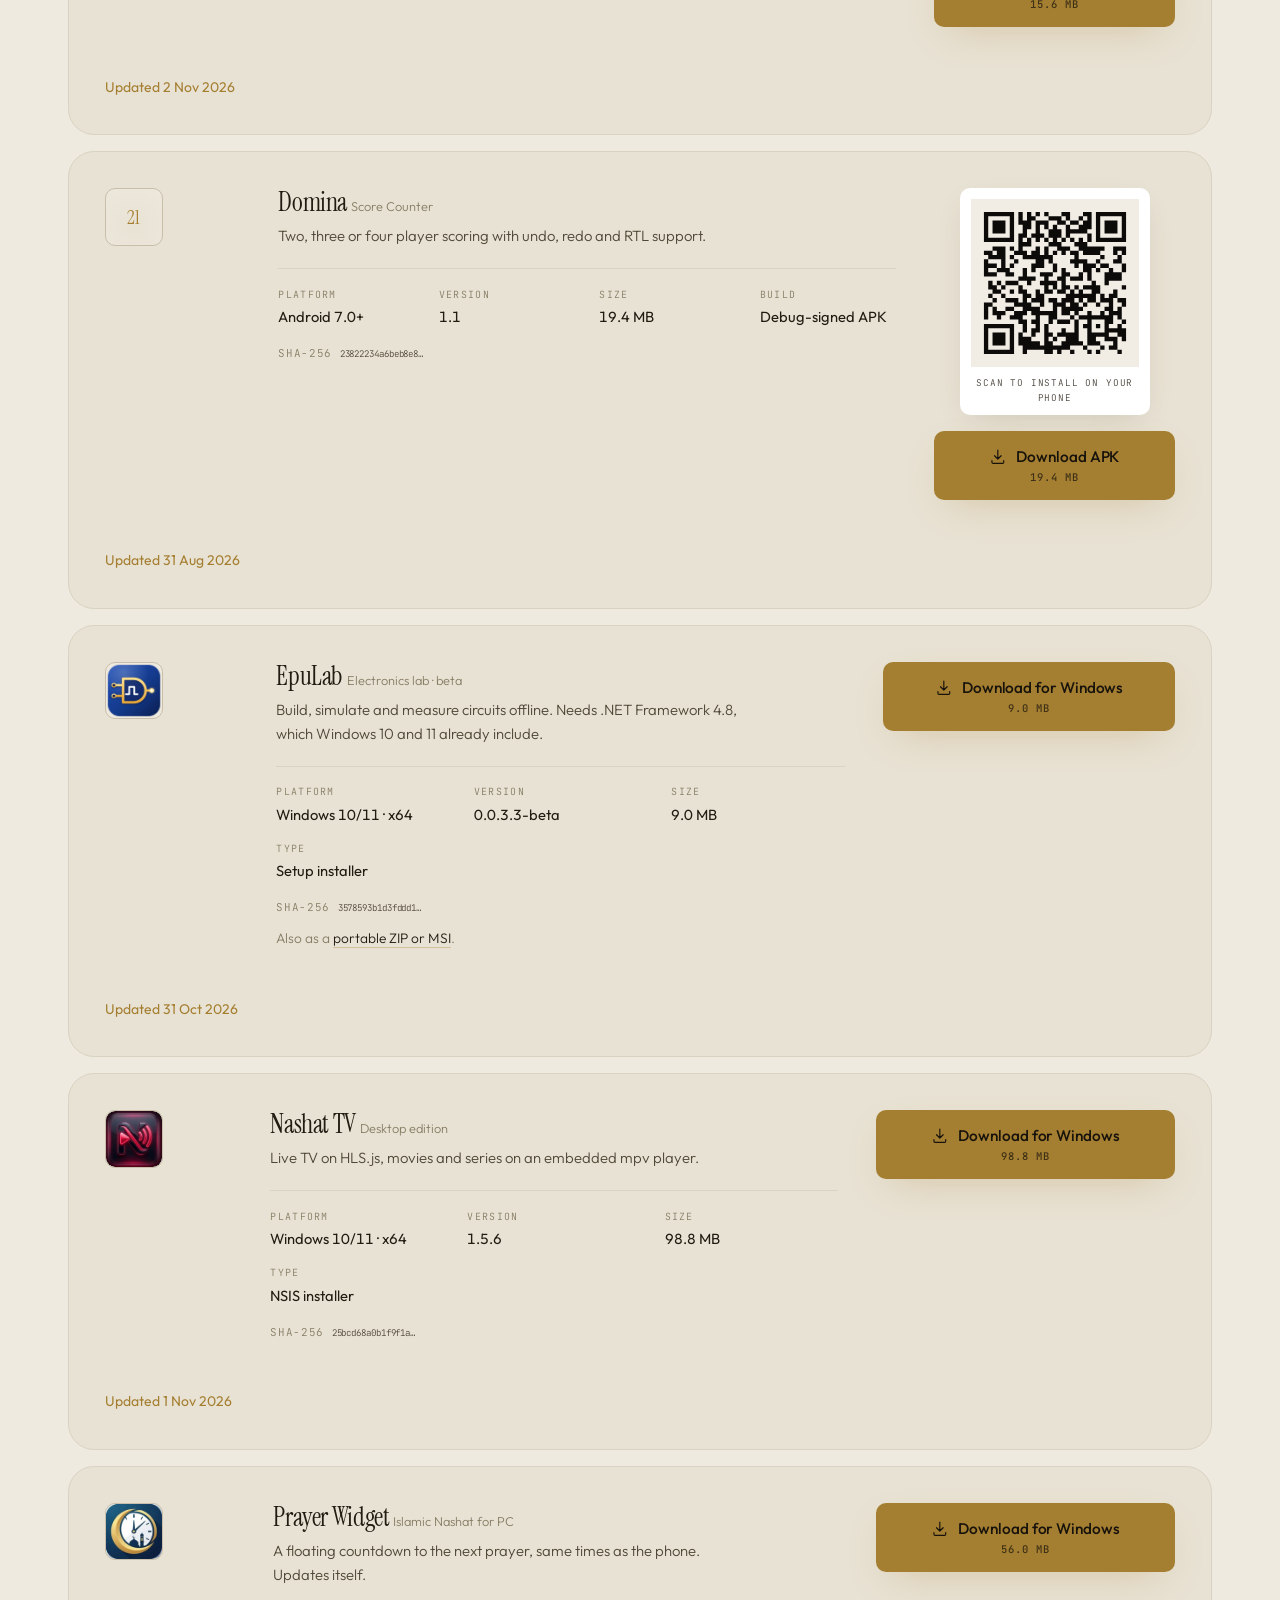
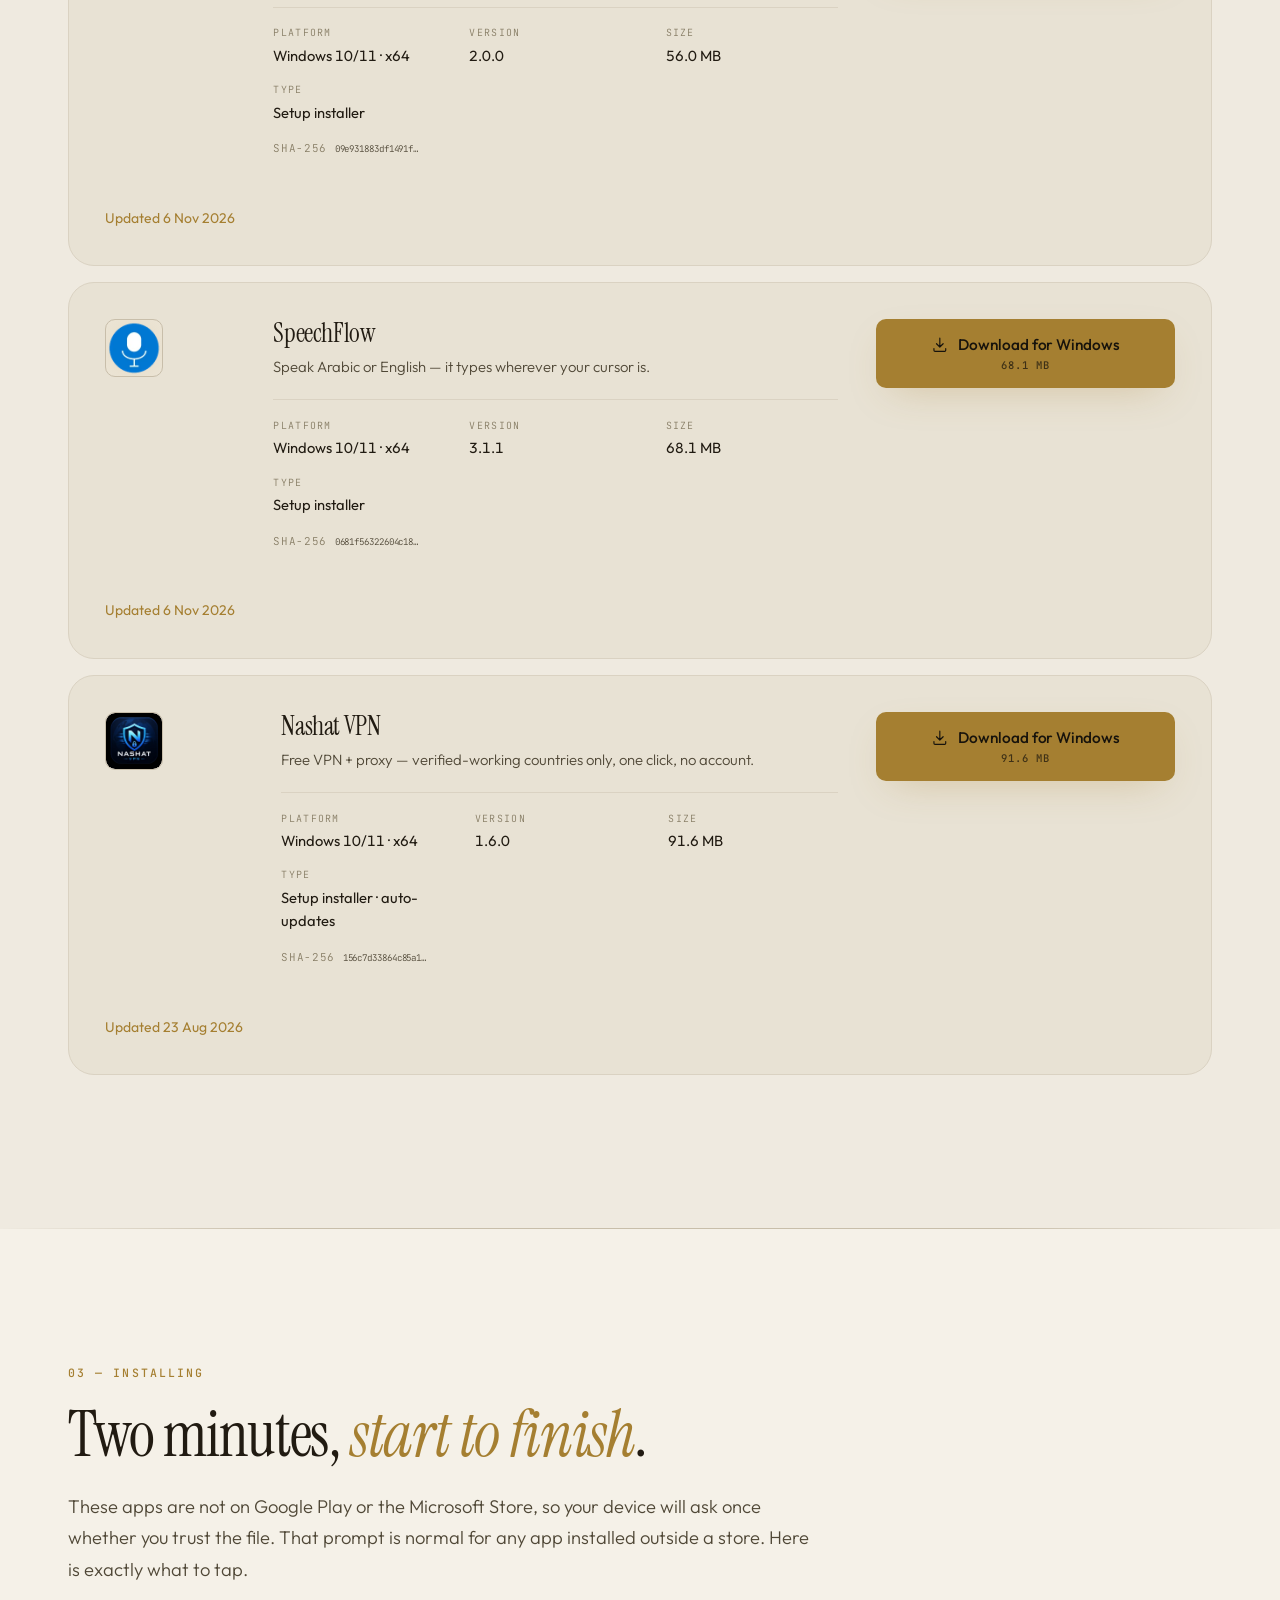
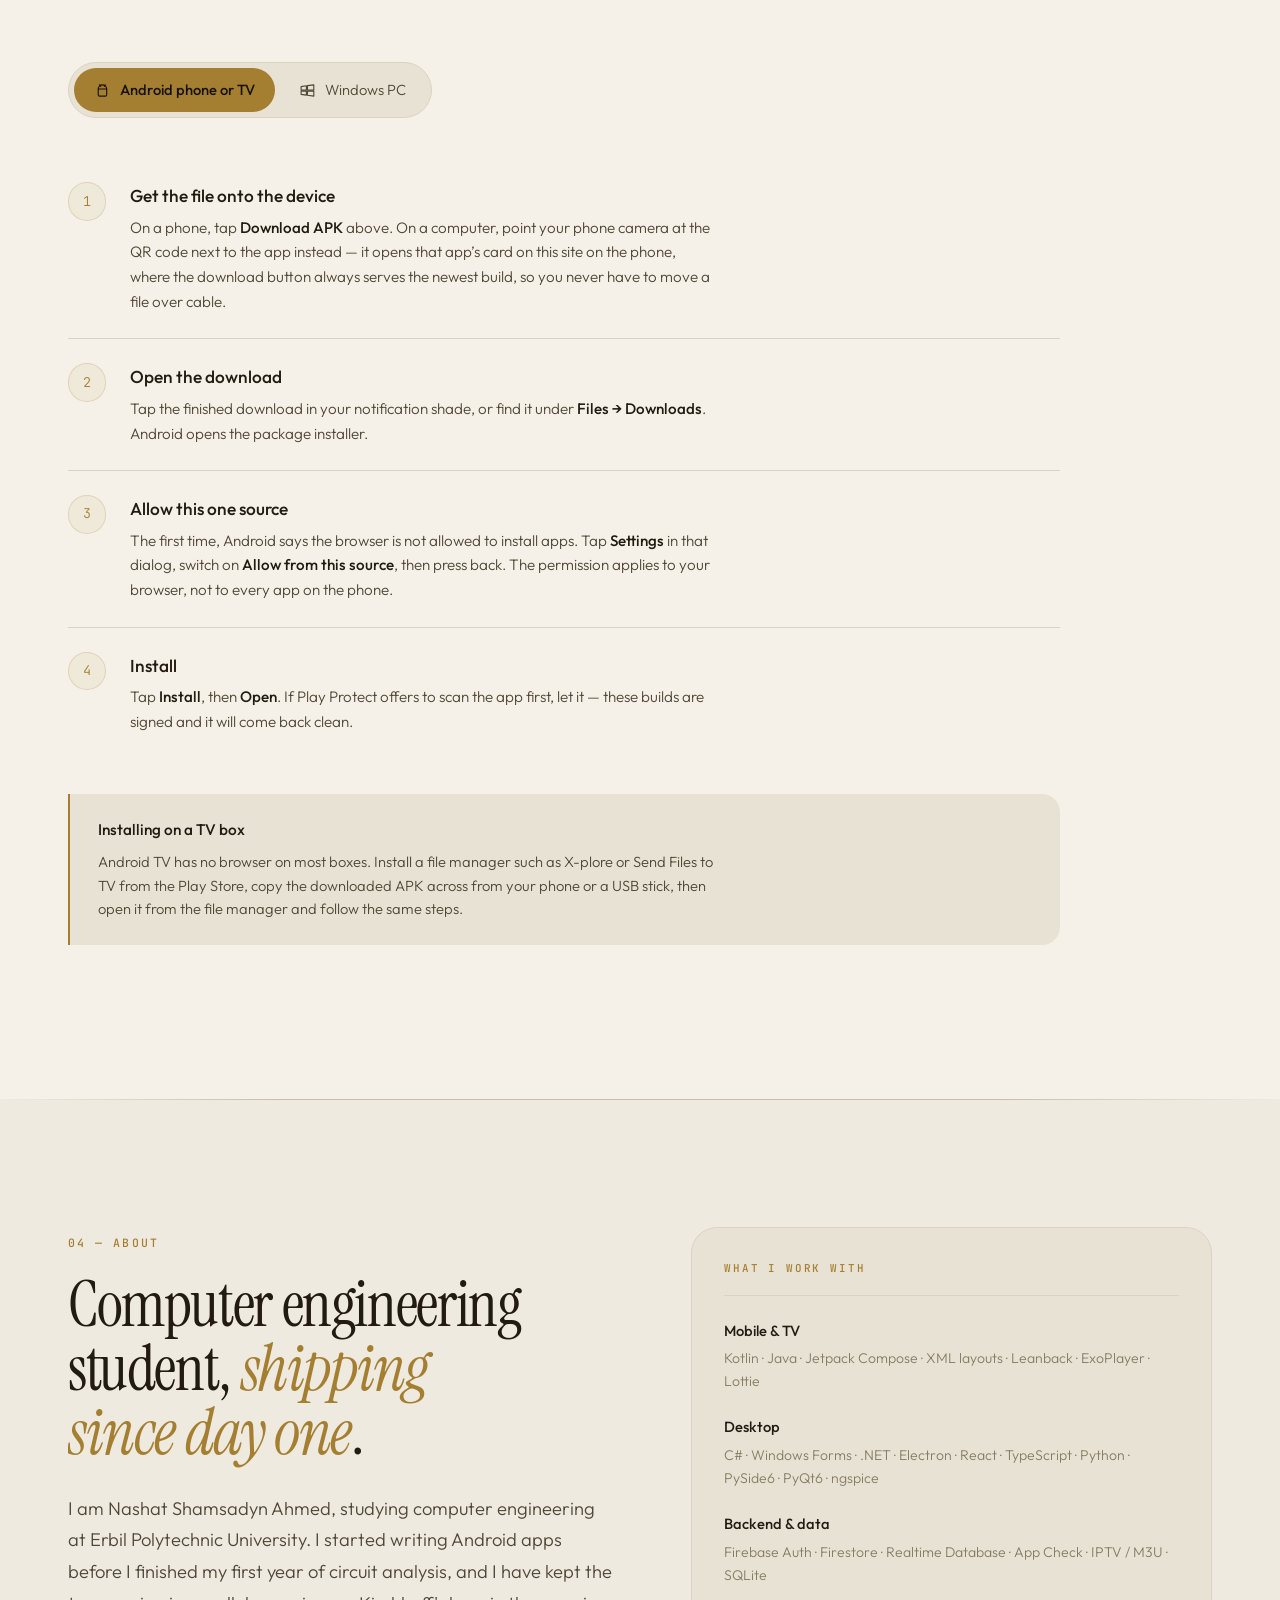
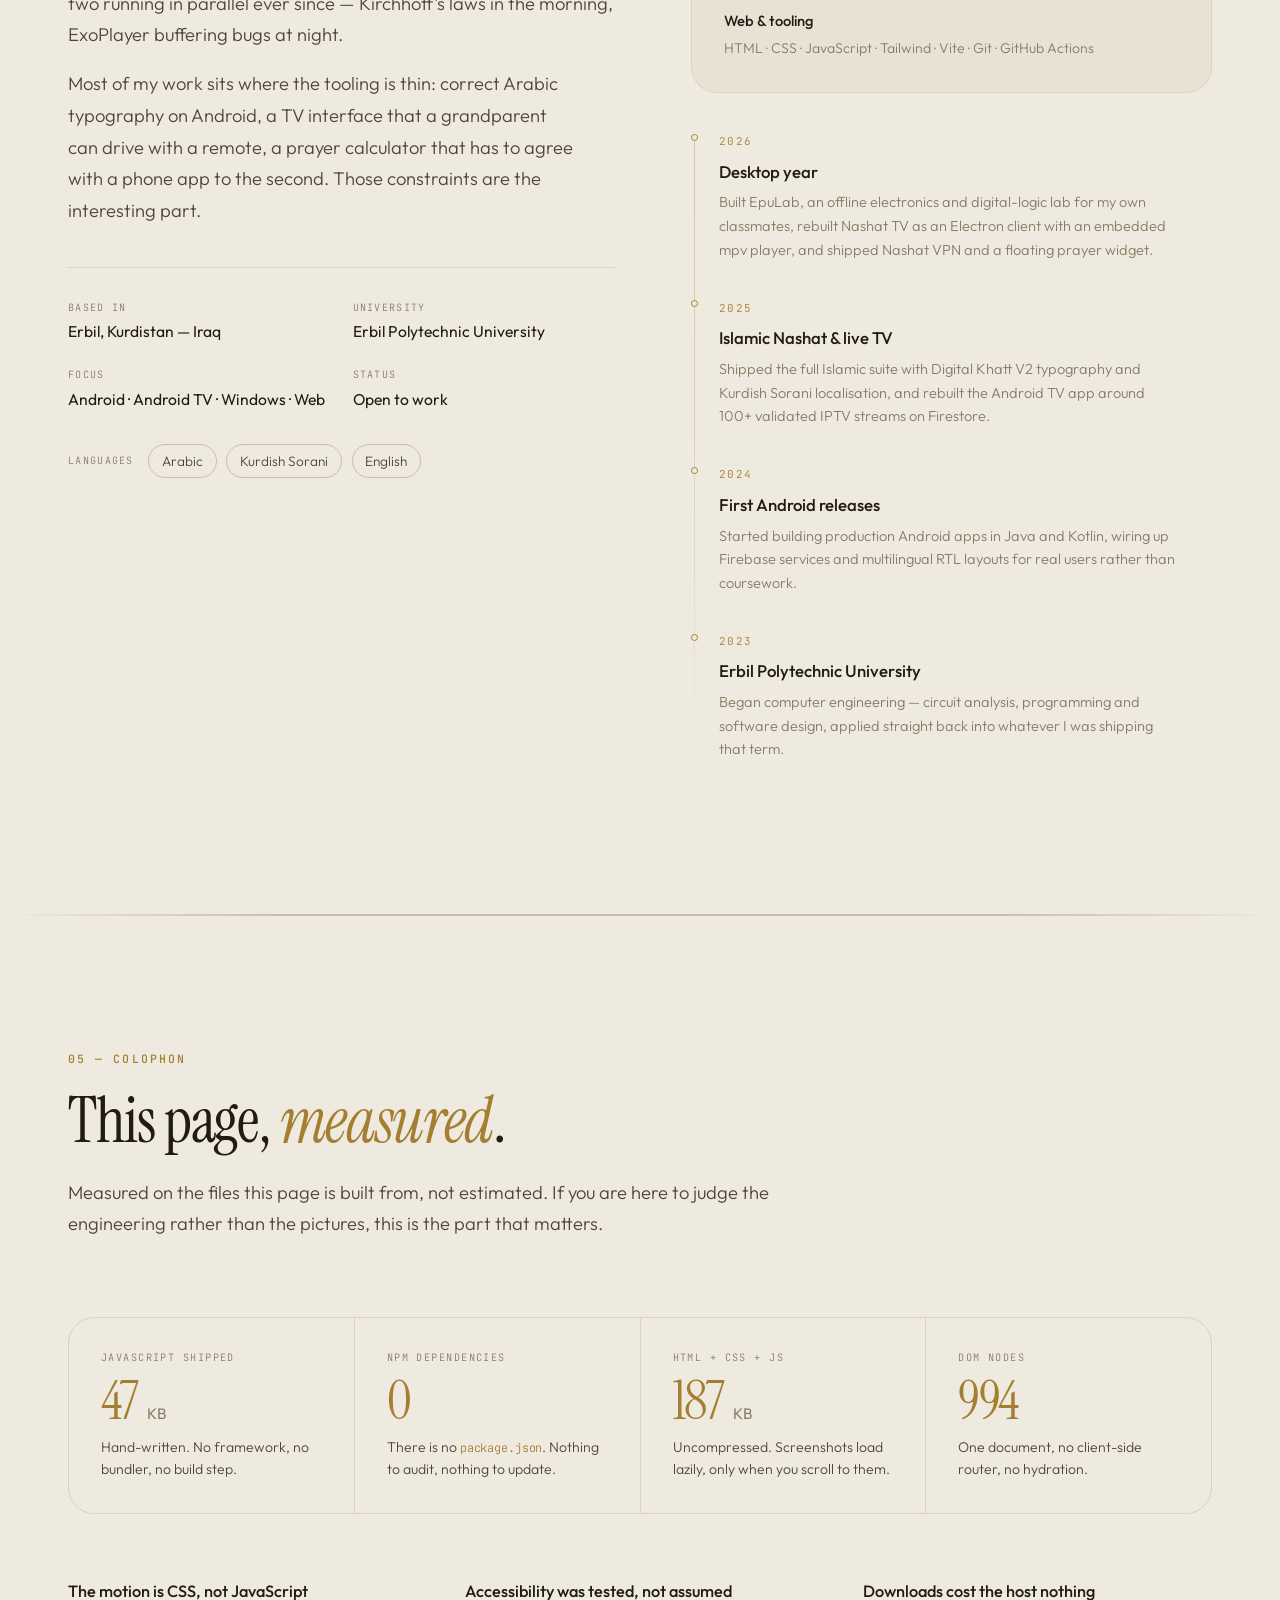
==== commit fdd20ff5: "Fresh EpuLab screenshot with the EPU logo" ====
--- a/index.html
+++ b/index.html
@@ -34,7 +34,7 @@
   <link rel="preconnect" href="https://fonts.gstatic.com" crossorigin>
   <link href="https://fonts.googleapis.com/css2?family=Instrument+Serif:ital@0;1&family=Outfit:wght@300;400;500;600&family=JetBrains+Mono:wght@400;500&display=swap" rel="stylesheet">
   <script>/* Theme before first paint — no flash */(function(){try{var t=localStorage.getItem('nas-theme');if(t==='light'||(!t&&window.matchMedia('(prefers-color-scheme: light)').matches)){document.documentElement.setAttribute('data-theme','light')}}catch(e){}})();</script>
-  <link rel="stylesheet" href="styles.css?v=33">
+  <link rel="stylesheet" href="styles.css?v=34">
   <link rel="stylesheet" href="release-updates.css?v=2">
 
   <script type="application/ld+json" id="jsonld-data">
@@ -363,7 +363,7 @@
       <article class="work-row" data-anim="up">
         <div class="work-visual">
           <div class="shot shot-epulab">
-            <img src="assets/epulab.webp" width="1000" height="750" alt="EpuLab schematic editor running a 7490 decade counter into a 7447 decoder and a seven-segment display" loading="lazy" onerror="this.remove()">
+            <img src="assets/epulab.webp?v=2" width="1536" height="837" alt="EpuLab schematic editor running a 7490 decade counter into a 7447 decoder and a seven-segment display" loading="lazy" onerror="this.remove()">
             <div class="shot-fallback" aria-hidden="true">
               <span class="shot-glyph">⚡</span>
               <span class="shot-word">EpuLab</span>
--- a/styles.css
+++ b/styles.css
@@ -2219,3 +2219,5 @@
 /* App logo beside a project title */
 .work-title-logo { display: flex; align-items: center; gap: .9rem; }
 .work-logo { width: 1.15em; height: 1.15em; flex: none; border-radius: 22%; box-shadow: 0 6px 18px rgba(0,0,0,.35); }
+.shot.shot-epulab { aspect-ratio: 1536 / 837; }
+.shot-epulab img { object-position: left top; }
